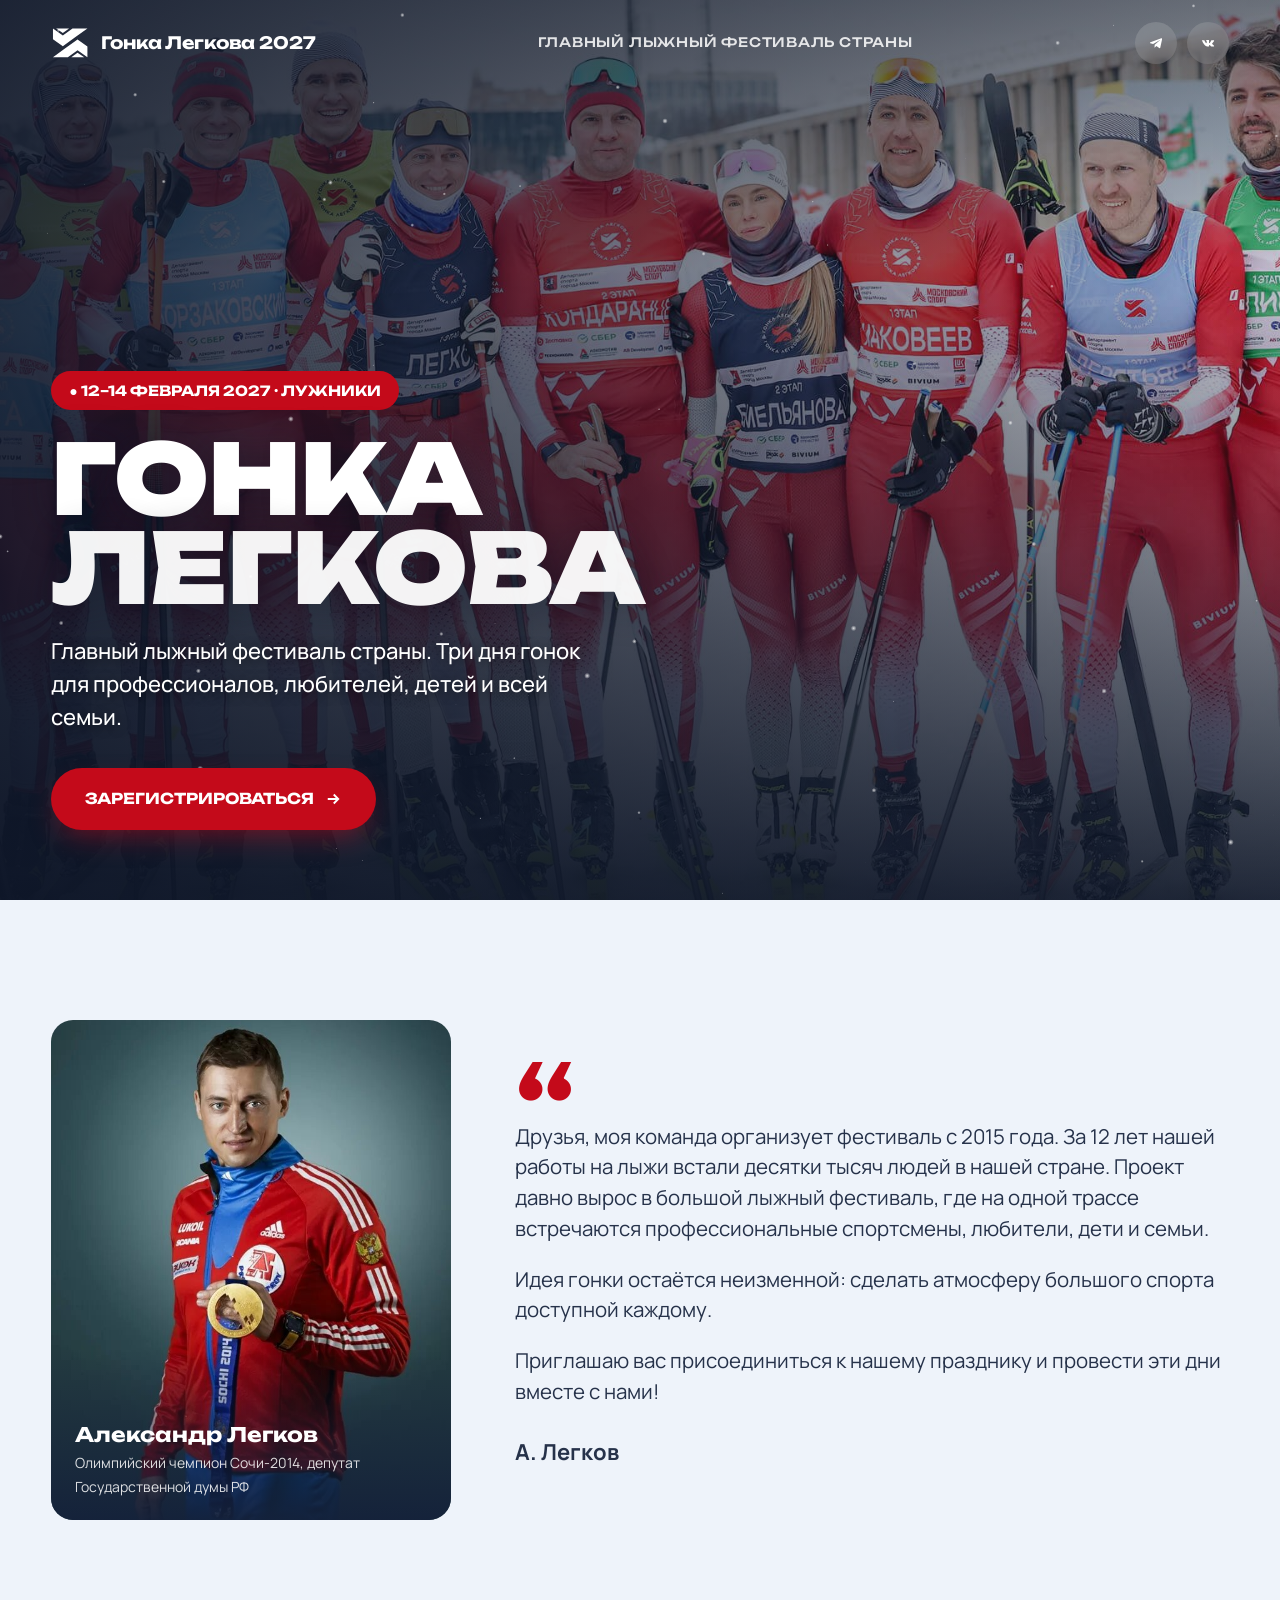
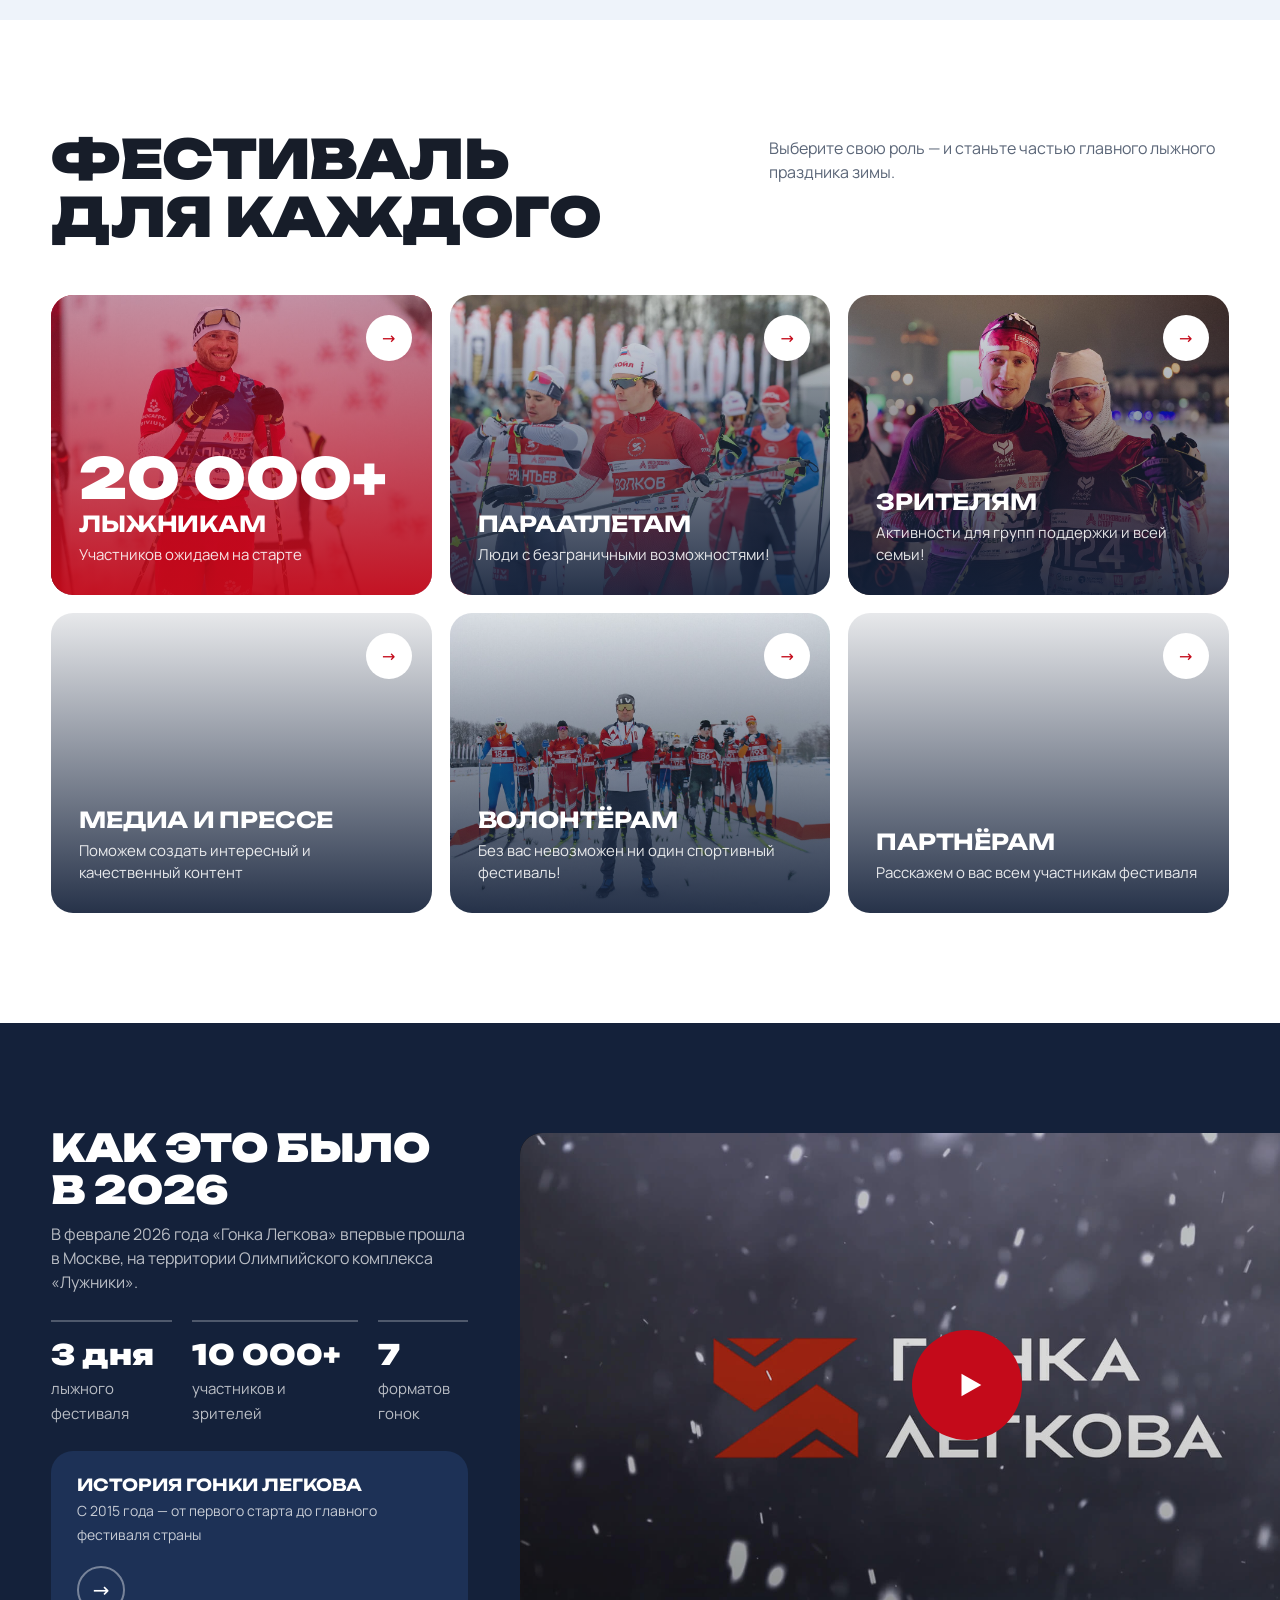
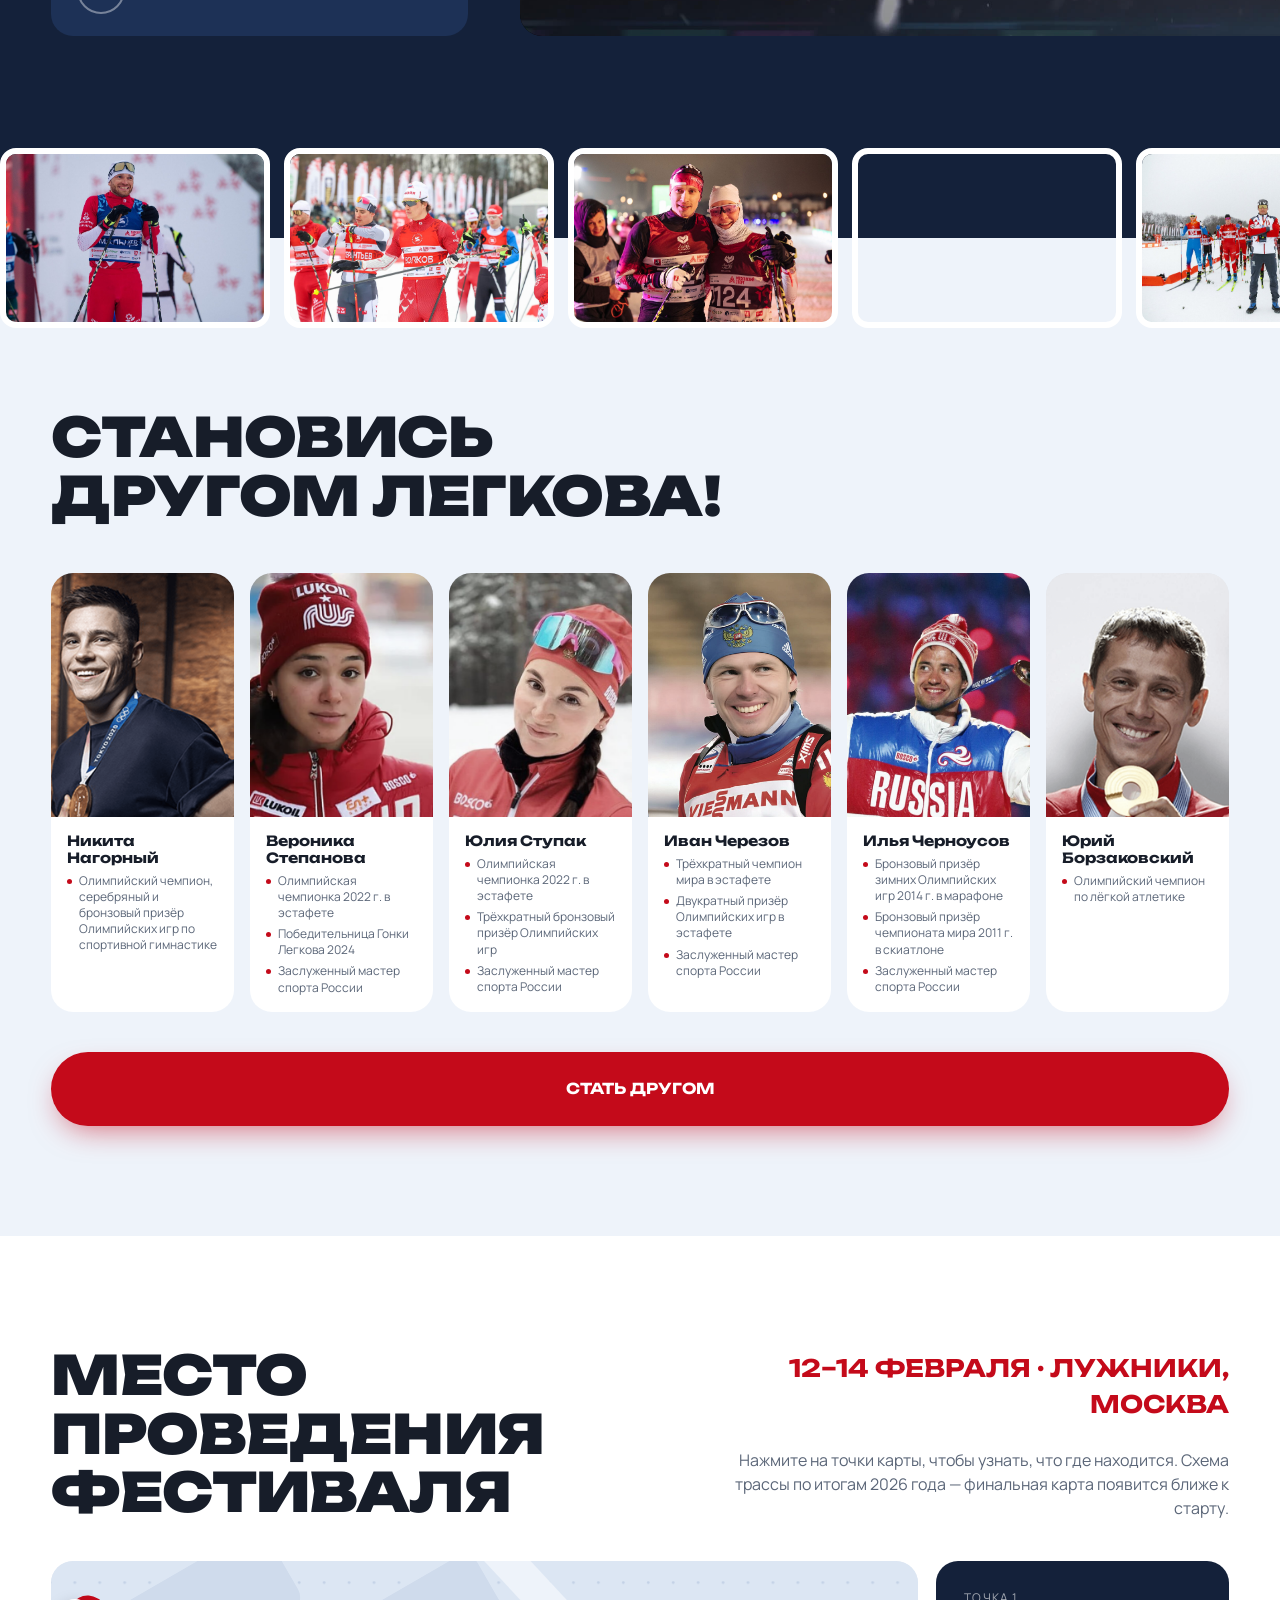
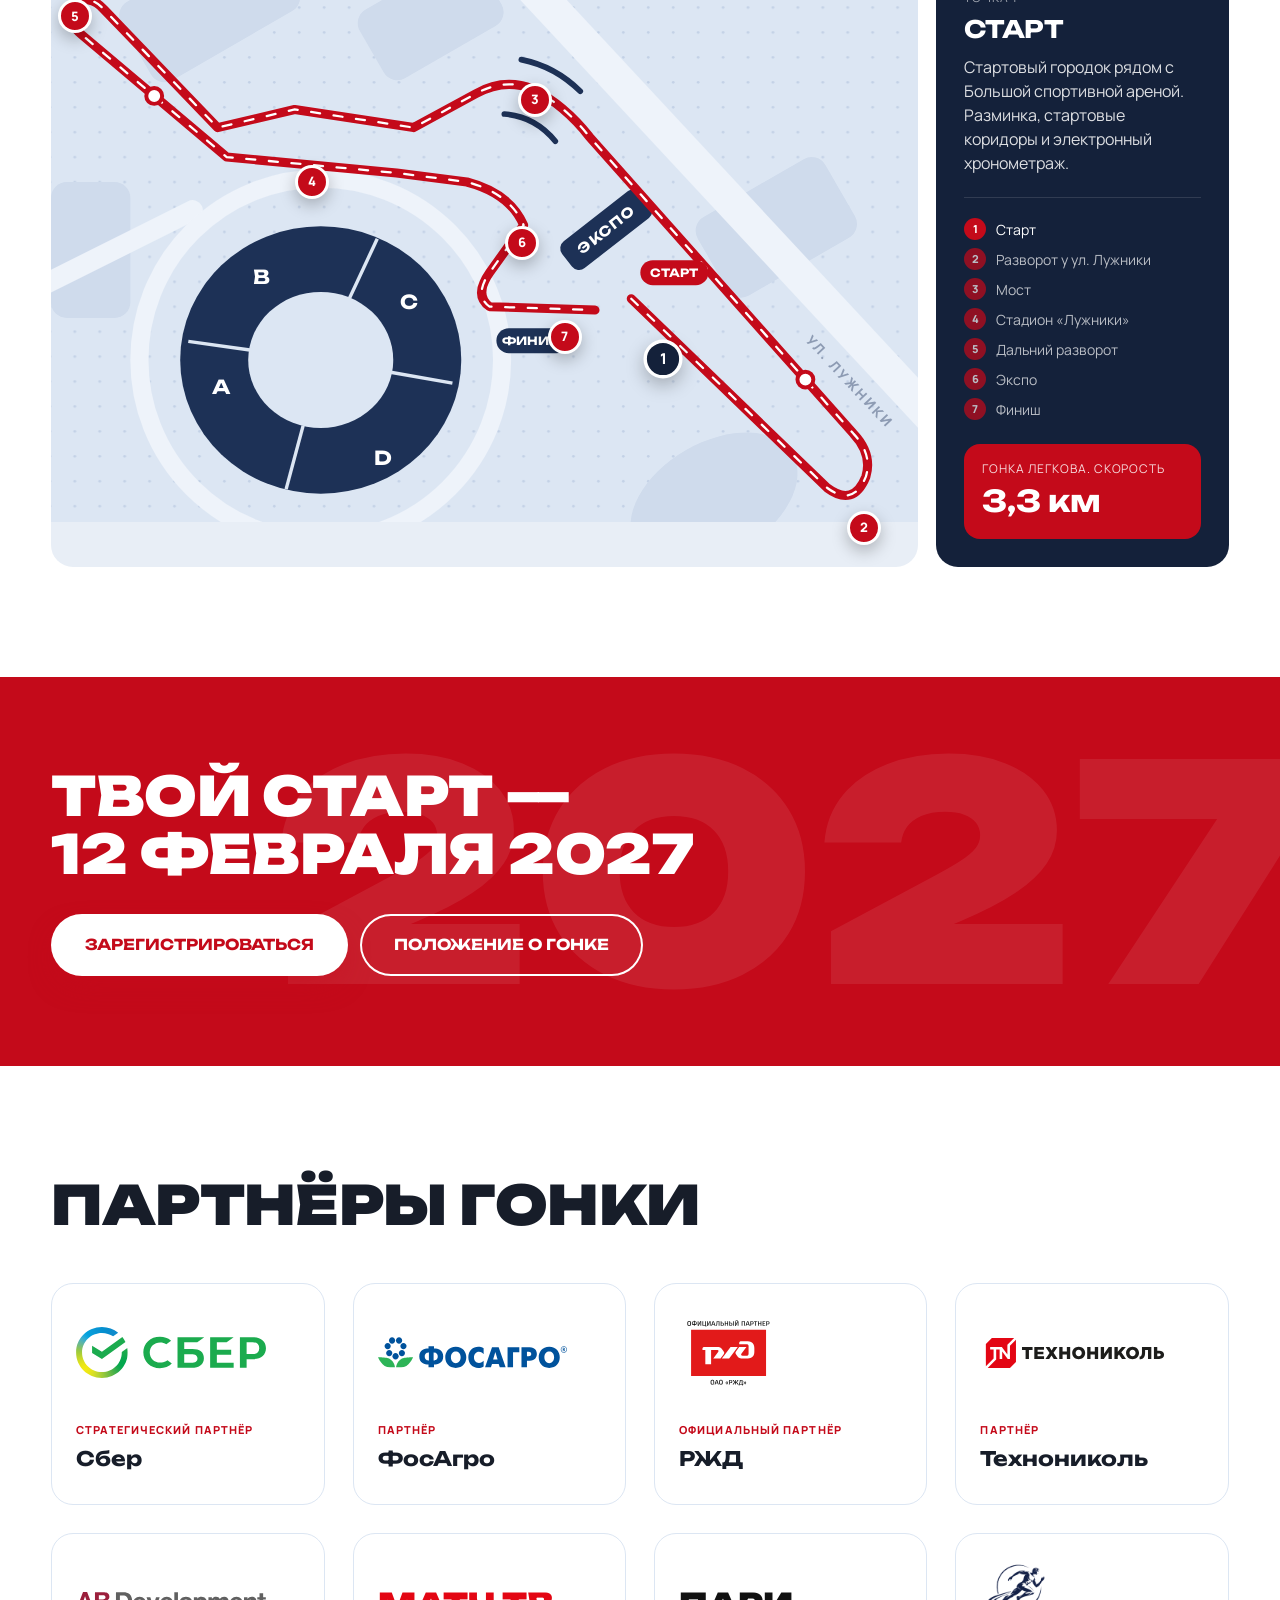
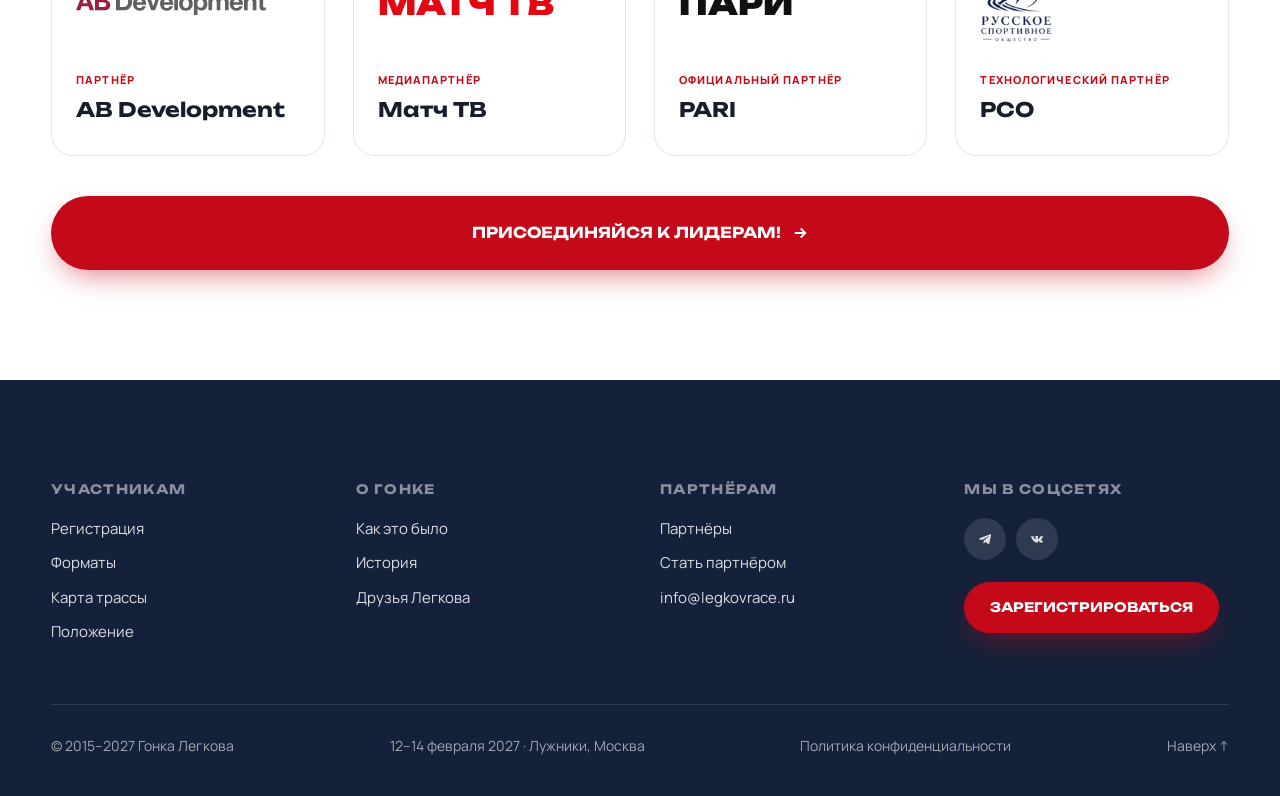
==== index.html @ 748f78dd "Make «Положение о гонке» button visible on red band Co-Authored-By: Claude Opus 5.5 <noreply@anthrop" ====
<!doctype html>
<html lang="ru">
<head>
<meta charset="utf-8">
<meta http-equiv="Content-Security-Policy" content="default-src 'self'; script-src 'self' 'unsafe-inline'; style-src 'self' 'unsafe-inline'; font-src 'self'; img-src 'self' data:; frame-src https://kinescope.io; connect-src 'self'; object-src 'none'; base-uri 'self'; form-action 'self'">
<meta name="referrer" content="strict-origin-when-cross-origin">
<style id="afc">html{display:none!important}</style><script>if(self===top){document.getElementById('afc').remove()}else{top.location=self.location}</script>

<meta name="viewport" content="width=device-width,initial-scale=1">
<title>Гонка Легкова 2027</title>
<meta name="description" content="Гонка Легкова 2027 — главный лыжный фестиваль страны: 12–14 февраля, Олимпийский комплекс «Лужники», Москва. Гонки для профессионалов, любителей, параатлетов, детей и всей семьи. Регистрация открыта.">
<meta name="robots" content="index,follow,max-image-preview:large">
<meta name="theme-color" content="#14213a">
<meta name="author" content="Гонка Легкова">
<!-- DOMAIN PLACEHOLDER: replace https://legkovrace.ru/ everywhere (canonical, og, JSON-LD, robots.txt, sitemap.xml) once the real domain is live -->
<link rel="canonical" href="https://legkovrace.ru/">
<meta property="og:type" content="website">
<meta property="og:locale" content="ru_RU">
<meta property="og:site_name" content="Гонка Легкова">
<meta property="og:title" content="Гонка Легкова 2027 — лыжный фестиваль в Лужниках">
<meta property="og:description" content="12–14 февраля 2027, Олимпийский комплекс «Лужники», Москва. Главный лыжный фестиваль страны для профессионалов, любителей и всей семьи.">
<meta property="og:url" content="https://legkovrace.ru/">
<meta property="og:image" content="https://legkovrace.ru/img/OpenGraphImage.jpg">
<meta property="og:image:alt" content="Гонка Легкова 2027 — лыжный фестиваль в Лужниках">
<meta name="twitter:card" content="summary_large_image">
<meta name="twitter:title" content="Гонка Легкова 2027 — лыжный фестиваль в Лужниках">
<meta name="twitter:description" content="12–14 февраля 2027, Лужники, Москва. Регистрация открыта.">
<meta name="twitter:image" content="https://legkovrace.ru/img/OpenGraphImage.jpg">
<script type="application/ld+json">
{"@context":"https://schema.org","@graph":[
{"@type":"Organization","@id":"https://legkovrace.ru/#org","name":"Гонка Легкова","url":"https://legkovrace.ru/","logo":"https://legkovrace.ru/img/favicon-180.png","email":"info@legkovrace.ru","foundingDate":"2015","founder":{"@type":"Person","name":"Александр Легков"},"sameAs":[]},
{"@type":"SportsEvent","@id":"https://legkovrace.ru/#event","name":"Гонка Легкова 2027","description":"Главный лыжный фестиваль страны: три дня гонок для профессионалов, любителей, параатлетов, детей и всей семьи.","sport":"Лыжные гонки","startDate":"2027-02-12","endDate":"2027-02-14","eventStatus":"https://schema.org/EventScheduled","eventAttendanceMode":"https://schema.org/OfflineEventAttendanceMode","image":["https://legkovrace.ru/img/OpenGraphImage.jpg"],"url":"https://legkovrace.ru/","inLanguage":"ru",
"location":{"@type":"Place","name":"Олимпийский комплекс «Лужники»","address":{"@type":"PostalAddress","streetAddress":"ул. Лужники, 24","addressLocality":"Москва","postalCode":"119048","addressCountry":"RU"}},
"organizer":{"@id":"https://legkovrace.ru/#org"},"performer":{"@type":"Person","name":"Александр Легков"},
"offers":{"@type":"Offer","url":"https://legkovrace.ru/#register","availability":"https://schema.org/InStock","validFrom":"2026-11-01","priceCurrency":"RUB"}}
]}
</script>
<link rel="icon" type="image/svg+xml" href="img/favicon.svg">
<link rel="apple-touch-icon" href="img/favicon-180.png">
<link rel="preconnect" href="https://kinescope.io">
<link rel="dns-prefetch" href="https://kinescope.io">
<link href="fonts/fonts.css" rel="stylesheet">
<style>
:root{--navy:#14213a;--navy2:#1d3156;--red:#c40a1a;--red2:#e0142a;--ice:#eef3fa;--ice2:#dce6f3;--ink:#171d29;--mut:#5b6678;--w:#fff;--r:22px}
*{box-sizing:border-box;margin:0;padding:0}
html{scroll-behavior:auto;scrollbar-color:var(--red) var(--navy)}
::-webkit-scrollbar{width:10px;height:10px}::-webkit-scrollbar-track{background:var(--navy)}::-webkit-scrollbar-thumb{background:var(--red);border-radius:10px;border:2px solid var(--navy)}::-webkit-scrollbar-thumb:hover{background:var(--red2)}
::selection{background:var(--red);color:#fff}
:focus{outline:none}:focus-visible{outline:3px solid var(--red);outline-offset:3px;border-radius:8px}
button{font:inherit;color:inherit}
a,button,select,summary,label,[data-reg],[onclick],.card,.am,.pin,.info li,.vid,.hist,.soc a,.ph,.strip img,.stats div{cursor:pointer}
input::placeholder{color:#8a94a6}
.mbox input:focus,.mbox select:focus{border-color:var(--navy)}
.mbox select{appearance:none;-webkit-appearance:none;background:#fff url("data:image/svg+xml,%3Csvg xmlns='http://www.w3.org/2000/svg' width='14' height='14' fill='none' stroke='%23c40a1a' stroke-width='2.5'%3E%3Cpath d='M2 5l5 5 5-5'/%3E%3C/svg%3E") no-repeat right 18px center;cursor:pointer}
.csel{position:relative;margin-bottom:12px;outline:none}
.csv{padding:16px 46px 16px 16px;border:1.5px solid var(--ice2);border-radius:14px;cursor:pointer;background:#fff url("data:image/svg+xml,%3Csvg xmlns='http://www.w3.org/2000/svg' width='14' height='14' fill='none' stroke='%23c40a1a' stroke-width='2.5'%3E%3Cpath d='M2 5l5 5 5-5'/%3E%3C/svg%3E") no-repeat right 18px center;transition:.2s}
.csel:focus-visible .csv,.csel.open .csv{border-color:var(--navy)}
.csel.open .csv{background-image:url("data:image/svg+xml,%3Csvg xmlns='http://www.w3.org/2000/svg' width='14' height='14' fill='none' stroke='%23c40a1a' stroke-width='2.5'%3E%3Cpath d='M2 9l5-5 5 5'/%3E%3C/svg%3E")}
.csl{position:static;margin-top:6px;display:none;max-height:none;background:#fff;border-radius:14px;box-shadow:0 20px 50px -12px rgba(20,33,58,.35);padding:6px;z-index:5;opacity:0;transform:translateY(-6px);pointer-events:none;transition:.2s}
.csel.open .csl{display:block;animation:dd .2s ease;opacity:1;transform:none;pointer-events:auto}
@keyframes dd{from{opacity:0;transform:translateY(-6px)}}.csl div{padding:11px 14px;border-radius:10px;cursor:pointer;transition:.15s}
.csl div:hover{background:var(--ice)}
.csl div.on{background:var(--red);color:#fff;font-weight:700}
.mbox .fld{position:relative}.mbox .err{display:none;color:var(--red);font-size:12px;font-weight:700;margin:-6px 0 10px 4px}
.mbox .fld.good input{border-color:#1f9d55;background:#f3fbf6 url("data:image/svg+xml,%3Csvg xmlns='http://www.w3.org/2000/svg' width='16' height='16' fill='none' stroke='%231f9d55' stroke-width='2.5'%3E%3Cpath d='M3 8.5l3.5 3.5L13 5'/%3E%3C/svg%3E") no-repeat right 16px center}.mbox .fld.bad input{border-color:var(--red);background:#fff5f6}.mbox .fld.bad .err{display:block}
html,body{overflow-x:hidden;overflow-x:clip;max-width:100%}
body{font-family:Manrope,system-ui,sans-serif;color:var(--ink);background:var(--w);line-height:1.5;overflow-x:hidden}
img{max-width:100%;display:block}
a{color:inherit;text-decoration:none}
.wrap{max-width:1840px;margin:0 auto;padding:0 clamp(16px,4vw,72px)}
h1,h2,h3,.uf{font-family:Unbounded,sans-serif;letter-spacing:-.01em;line-height:1.08}
h2{font-size:clamp(28px,4.4vw,54px);font-weight:900;text-transform:uppercase}
.btn{display:inline-flex;align-items:center;gap:10px;background:var(--red);color:#fff;font-family:Unbounded;font-weight:700;font-size:15px;text-transform:uppercase;padding:20px 34px;border-radius:999px;border:0;cursor:pointer;transition:.25s;box-shadow:0 12px 30px -10px rgba(196,10,26,.6)}
.btn:hover{background:var(--red2);transform:translateY(-2px)}
.btn.ghost{background:transparent;border:2px solid currentColor;box-shadow:none}
.btn svg{width:18px;height:18px}

/* header — static, scrolls away */
header{position:absolute;top:0;left:0;right:0;z-index:20;color:#fff}
.hd{display:flex;align-items:center;justify-content:space-between;gap:20px;padding:22px clamp(16px,4vw,72px);max-width:1840px;margin:0 auto}
.logo{display:flex;align-items:center;gap:12px}
.logo .mk{height:34px;width:auto;filter:brightness(0) invert(1)}.logo span{font-weight:700;font-size:17px}
.hd .tag{font-family:Unbounded;font-weight:500;font-size:13px;text-transform:uppercase;opacity:.85;letter-spacing:.06em}
.soc{display:flex;gap:10px}
.soc a{width:42px;height:42px;border-radius:50%;background:rgba(255,255,255,.14);backdrop-filter:blur(8px);display:grid;place-items:center;transition:.2s;font-weight:800;font-size:13px}
.soc a:hover{background:var(--red)}.soc img{width:22px;height:22px;filter:brightness(0) invert(1)}

/* hero */
.hero{position:relative;min-height:100svh;min-height:100lvh;color:#fff;display:flex;align-items:flex-end;overflow:hidden;background:var(--navy)}
.hero>img{position:absolute;inset:0;width:100%;height:100%;object-fit:cover;transform:scale(1.08);animation:kb 18s ease-out forwards}
@keyframes kb{to{transform:scale(1)}}
.hero:after{content:"";position:absolute;inset:0;background:linear-gradient(90deg,rgba(14,22,40,.88) 0%,rgba(14,22,40,.6) 45%,rgba(14,22,40,.2) 100%),linear-gradient(180deg,rgba(14,22,40,.5) 0%,transparent 30%,rgba(14,22,40,.9) 100%)}
.hero .wrap{position:relative;z-index:2;padding-bottom:70px;padding-top:140px;width:100%}
.date{display:inline-flex;gap:10px;align-items:center;background:var(--red);padding:9px 18px;border-radius:999px;font-family:Unbounded;font-weight:700;font-size:14px;text-transform:uppercase;margin-bottom:24px}
.hero h1{font-size:clamp(40px,7.6vw,112px);text-shadow:0 6px 40px rgba(10,16,30,.45);font-weight:900;text-transform:uppercase;line-height:.92}
.hero h1 span{color:#fff;opacity:.95}
.hero .sub{font-size:clamp(17px,2vw,22px);max-width:560px;margin:22px 0 34px;font-weight:500;text-shadow:0 2px 12px rgba(0,0,0,.5)}
.hero-row{display:flex;flex-wrap:wrap;gap:28px;align-items:center;justify-content:space-between}
.snow{position:absolute;inset:0;width:100%;height:100%;z-index:1;pointer-events:none}

/* letter */
.letter{padding:120px 0 100px;background:var(--ice)}
.lt{display:grid;grid-template-columns:minmax(300px,400px) 1fr;gap:64px;align-items:center}
.ph{position:relative;border-radius:var(--r);overflow:hidden;aspect-ratio:4/5;background:var(--navy)}
.ph img{width:100%;height:100%;object-fit:cover}
.ph .cap{position:absolute;left:0;right:0;bottom:0;padding:70px 24px 22px;background:linear-gradient(transparent,rgba(20,33,58,.95));color:#fff}
.ph .cap b{font-family:Unbounded;font-size:20px;display:block}
.ph .cap span{font-size:14px;opacity:.85}
.q{font-family:Unbounded;font-size:120px;color:var(--red);line-height:.6;height:50px}
.lt p{font-size:clamp(18px,1.6vw,26px);margin-bottom:20px;color:#26324a}
.sign{display:flex;align-items:center;gap:16px;margin-top:30px}
.sign i{font-style:normal;font-weight:700;font-size:clamp(18px,1.8vw,22px);color:#26324a}

/* audiences */
.aud{padding:110px 0}
.hrow{display:flex;justify-content:space-between;align-items:flex-start;gap:24px;margin-bottom:48px;flex-wrap:wrap}
.hrow p{max-width:460px;color:var(--mut);margin-top:.35em}
.grid6{display:grid;grid-template-columns:repeat(3,1fr);gap:18px}
.card{position:relative;border-radius:var(--r);overflow:hidden;min-height:300px;padding:28px;color:#fff;display:flex;flex-direction:column;justify-content:flex-end;isolation:isolate;transition:.35s;cursor:pointer}
.card img{position:absolute;inset:0;width:100%;height:100%;object-fit:cover;z-index:-2;transition:.6s}
.card:after{content:"";position:absolute;inset:0;z-index:-1;background:linear-gradient(180deg,rgba(20,33,58,.1),rgba(20,33,58,.92))}
.card:hover img{transform:scale(1.07)}
.card:hover{transform:translateY(-4px)}

.card .ar{position:absolute;top:20px;right:20px;width:46px;height:46px;border-radius:50%;background:#fff;color:var(--red);display:grid;place-items:center;transition:.3s}
.card:hover .ar{background:var(--red);color:#fff;transform:rotate(-45deg)}
.card h3{font-size:22px;font-weight:700;text-transform:uppercase;margin-bottom:8px}
.card p{opacity:.88;font-size:15px}
.card.hl{background:var(--red)}
.card.hl:after{background:linear-gradient(180deg,rgba(196,10,26,.3),rgba(196,10,26,.95))}
.card .num{font-family:Unbounded;font-weight:900;font-size:56px;line-height:1;margin-bottom:6px}

/* 2026 */
.past{background:var(--navy);color:#fff;padding:110px 0 0;position:relative;z-index:2}
.swrap{overflow:hidden;padding:24px 0;transform:translateY(50%);margin:-70px 0 0;}
.past+.fr{padding-top:170px}
.vtxt{display:flex;flex-direction:column;justify-content:center;gap:26px}.vtxt h2{margin-top:-.14em;font-size:clamp(28px,3vw,50px)}.vtxt p{opacity:.7;margin-top:12px;max-width:460px}
.vgrid{display:grid;grid-template-columns:1fr minmax(0,1.7fr);gap:clamp(24px,4vw,72px);align-items:stretch;margin-bottom:44px}
.stats{display:grid;grid-template-columns:repeat(3,auto);justify-content:space-between;gap:20px}
@media(max-width:1000px){.vgrid{grid-template-columns:minmax(0,1fr)}.vgrid>*{min-width:0}.vgrid .vid{min-height:0!important;height:auto!important;width:100%;aspect-ratio:16/9!important;align-self:start!important}.hist{flex-wrap:nowrap}.vgrid .vid{order:2}.stats{grid-template-columns:repeat(3,1fr)}}
.stats div{border-top:2px solid rgba(255,255,255,.25);padding-top:12px}
.stats b{font-family:Unbounded;font-size:clamp(24px,2.2vw,38px);white-space:nowrap;font-weight:900;display:block;color:#fff}
.stats span{font-size:15px;opacity:.7}
.vgrid .vid{align-self:stretch;aspect-ratio:16/9;height:auto;min-height:340px}.vgrid .vid img{position:absolute;inset:0}.vid{position:relative;border-radius:var(--r);overflow:hidden;aspect-ratio:16/9;display:block;background:#000}
.vid img{width:100%;height:100%;object-fit:cover;transition:.6s}
.vid iframe{position:absolute;inset:0;width:100%;height:100%;border:0}
.vid:hover img{transform:scale(1.04)}
.vid .play{position:absolute;inset:0;margin:auto;width:110px;height:110px;border-radius:50%;background:var(--red);display:grid;place-items:center;box-shadow:0 0 0 0 rgba(196,10,26,.6);animation:pulse 2s infinite}
@keyframes pulse{70%{box-shadow:0 0 0 30px rgba(196,10,26,0)}100%{box-shadow:0 0 0 0 rgba(196,10,26,0)}}
.vid .play svg{width:34px;margin-left:6px}
.strip img{box-shadow:none;border:6px solid #fff;transition:transform .4s}.strip img:hover{transform:scale(1.05);z-index:2;position:relative}.strip{display:flex;gap:14px;margin-top:0;animation:mq 50s linear infinite;width:max-content}
.strip img{height:180px;width:270px;object-fit:cover;border-radius:16px}
@keyframes mq{to{transform:translateX(-50%)}}
.hist{display:flex;align-items:center;justify-content:space-between;gap:20px;margin-top:0;padding:22px 26px;border-radius:var(--r);background:var(--navy2);transition:.3s;flex-wrap:wrap}
.hist:hover{background:var(--red)}
.hist .har{opacity:1!important;font-size:20px!important;width:48px;height:48px;flex:none;border-radius:50%;border:2px solid rgba(255,255,255,.4);display:grid;place-items:center;transition:.3s}.hist:hover .har{background:#fff;color:var(--red);border-color:#fff}
.hist b{font-family:Unbounded;font-size:clamp(15px,1.3vw,20px);text-transform:uppercase}
.hist span{opacity:.75;font-size:14px}

/* friends */
.fr{padding:110px 0;background:var(--ice)}
.amb{display:grid;grid-template-columns:repeat(6,1fr);gap:16px}
.am{background:#fff;border-radius:var(--r);overflow:hidden;transition:.3s}
.am:hover{transform:translateY(-6px);box-shadow:0 24px 40px -20px rgba(20,33,58,.35)}
.am .im{aspect-ratio:3/4;background:var(--ice2);overflow:hidden}
.am img{width:100%;height:100%;object-fit:cover;object-position:top;filter:grayscale(.3);transition:.4s}
.am:hover img{filter:none;transform:scale(1.05)}
.am div.t{padding:16px}
.am b{font-family:Unbounded;font-size:14px;display:block;margin-bottom:6px;line-height:1.2}
.am span{font-size:12px;color:var(--mut);display:block;line-height:1.35;padding-left:12px;position:relative;margin-top:5px}.am span:before{content:"";position:absolute;left:0;top:.5em;width:5px;height:5px;border-radius:50%;background:var(--red)}
.fr .cta{margin-top:40px}.fr .cta .btn{width:100%;justify-content:center;padding:26px}

/* map */
.mp{padding:110px 0}
.mphead{display:grid;grid-template-columns:1.1fr 1fr;gap:30px;margin-bottom:40px;align-items:stretch}.mright{text-align:right;justify-self:end;max-width:600px;display:flex;flex-direction:column;justify-content:space-between;align-self:stretch;padding:.2em 0 .1em}.mright .place{margin:0 0 10px}.mright p{margin:0;color:var(--mut)!important}@media(max-width:1000px){.mright{text-align:left;justify-self:start}}
.place{font-family:Unbounded;font-weight:700;color:var(--red);font-size:clamp(18px,2vw,24px);text-transform:uppercase;margin-top:14px}
.mapbox{display:grid;grid-template-columns:minmax(0,867px) 1fr;gap:18px}
.map{position:relative;border-radius:var(--r);overflow:hidden;background:#e8eef6}
.msvg{display:block;width:100%;height:auto}.flow{animation:flow 1.2s linear infinite}@keyframes flow{to{stroke-dashoffset:-24}}
.dist{background:var(--red);border-radius:16px;padding:16px 18px;margin-top:auto}.info ul{margin-bottom:24px}.dist span{display:block;font-size:12px;text-transform:uppercase;letter-spacing:.08em;opacity:.85}.dist b{font-family:Unbounded;font-size:30px}
.pin{position:absolute;transform:translate(-50%,-50%);width:34px;height:34px;border-radius:50%;background:var(--red);border:3px solid #fff;cursor:pointer;box-shadow:0 6px 16px rgba(0,0,0,.25);display:grid;place-items:center;color:#fff;font-weight:800;font-size:13px;transition:.2s}
.pin:before{content:"";position:absolute;inset:-8px;border-radius:50%;border:2px solid var(--red);animation:ring 2s infinite;opacity:0}
@keyframes ring{0%{transform:scale(.6);opacity:1}100%{transform:scale(1.5);opacity:0}}
.pin.on,.pin:hover{background:var(--navy);transform:translate(-50%,-50%) scale(1.15)}
.info{background:var(--navy);color:#fff;border-radius:var(--r);padding:28px;display:flex;flex-direction:column}
.info .lbl{font-size:12px;text-transform:uppercase;letter-spacing:.1em;opacity:.6}
.info h3{font-size:24px;margin:10px 0 12px;text-transform:uppercase}
.info p{opacity:.85}
.info ul{list-style:none;margin-top:22px;padding-top:20px;border-top:1px solid rgba(255,255,255,.12);display:grid;gap:8px}
.info li{display:flex;gap:10px;align-items:center;font-size:14px;cursor:pointer;opacity:.7;transition:.2s}
.info li:hover,.info li.on{opacity:1}
.info li i{width:22px;height:22px;border-radius:50%;background:var(--red);font-style:normal;font-size:11px;font-weight:800;display:grid;place-items:center}

/* reg band */
.reg{background:var(--red);color:#fff;padding:90px 0;position:relative;overflow:hidden;overflow:clip}
.reg .wrap{display:flex;justify-content:space-between;align-items:center;gap:30px;flex-wrap:wrap;position:relative}
.reg h2{max-width:720px}
.reg .btn{background:#fff;color:var(--red)}
.reg:before{content:"2027";position:absolute;right:-30px;top:50%;transform:translateY(-50%);font-family:Unbounded;font-weight:900;font-size:300px;opacity:.08;line-height:1}

/* partners */
.tier{display:grid;gap:28px;margin-top:48px}.t4{grid-template-columns:repeat(4,1fr)}
.pc.v{flex-direction:column;align-items:flex-start;gap:18px}
.pc .lg{height:90px;width:100%;display:flex;align-items:center}.pc .lg img{max-height:70px;max-width:85%;width:auto;height:auto}
.pc .lg img[src*="rzd"]{max-height:90px}.pc .lg .rso{max-height:80px;filter:brightness(0) saturate(100%) invert(12%) sepia(40%) saturate(1800%) hue-rotate(200deg) brightness(.9)}
.tl{font-family:Unbounded;font-weight:900;font-size:30px}
@media(max-width:1100px){.t4{grid-template-columns:repeat(2,1fr)}}
@media(max-width:640px){.t4{grid-template-columns:minmax(0,1fr)}.pc .lg{height:72px}.pc .lg img{max-height:56px}}
.cons{display:flex;gap:10px;align-items:flex-start;font-size:13px;color:var(--mut);margin:6px 0 16px;text-align:left;line-height:1.4}.cons input{margin-top:2px;accent-color:var(--red);width:18px;height:18px;flex:none}.cons a{color:var(--navy)}.cons.bad{color:var(--red)}
.fdoc{margin-top:14px;display:flex;gap:18px;flex-wrap:wrap;font-size:14px}.fdoc a{color:inherit;opacity:.75}.fdoc a:hover{opacity:1}
.pt{padding:110px 0}
.logos{display:grid;grid-template-columns:repeat(2,1fr);gap:28px;margin-top:48px}
.pc{cursor:pointer;display:flex;gap:24px;align-items:center;padding:24px;border:1.5px solid var(--ice2);border-radius:var(--r);background:#fff;transition:.3s}
.pc:hover{border-color:var(--navy);transform:translateY(-3px);box-shadow:0 20px 40px -24px rgba(20,33,58,.35)}
.pl{flex:none;width:120px;height:120px;border-radius:18px;background:var(--ice);display:grid;place-items:center;font-family:Unbounded;font-weight:900;font-size:17px;text-align:center}
.pl img{height:96px;width:auto;filter:brightness(0) saturate(100%) invert(12%) sepia(40%) saturate(1800%) hue-rotate(200deg) brightness(.9)}
.pr{display:inline-block;font-size:11px;font-weight:800;text-transform:uppercase;letter-spacing:.1em;color:var(--red);margin-bottom:6px}
.pc b{display:block;font-family:Unbounded;font-size:20px;margin-bottom:6px}
.pc p{color:var(--mut);font-size:15px;line-height:1.45}
@media(hover:none){.card:hover img,.am:hover img,.vid:hover img,.strip img:hover{transform:none!important}.card:hover,.am:hover,.pc:hover{transform:none!important}}
@media(max-width:640px){.hero>img{animation:none;transform:none}.hero{min-height:100svh!important;height:100svh}.hero .wrap{padding-bottom:max(28px,env(safe-area-inset-bottom))!important;padding-top:110px}.hero .sub{margin:16px 0 22px}.soc a{backdrop-filter:none}.strip{will-change:transform}
.logos{grid-template-columns:minmax(0,1fr)!important}.pc>*{min-width:0}.pc b{font-size:17px;overflow-wrap:anywhere}.pc{padding:16px;gap:16px}.pl{width:80px;height:80px;font-size:12px}.pl img{height:64px}}
.pjoin{margin-top:40px}.pjoin .btn{width:100%;justify-content:center;padding:26px}

footer{background:var(--navy);color:#fff;padding:100px 0 40px;overflow:hidden}
.ftop{display:grid;grid-template-columns:repeat(4,1fr);gap:40px;padding-bottom:60px;margin-bottom:30px;border-bottom:1px solid rgba(255,255,255,.12)}
.fcol{display:flex;flex-direction:column;gap:12px;align-items:flex-start}
.fcol b{font-family:Unbounded;font-size:13px;text-transform:uppercase;letter-spacing:.1em;opacity:.5;margin-bottom:6px}
.fcol a{opacity:.85;transition:.2s}.fcol a:hover{opacity:1;color:#ff4a57}
.fcol .btn{margin-top:10px;padding:16px 26px;font-size:13px}
.fbot{display:flex;justify-content:space-between;gap:20px;flex-wrap:wrap;font-size:14px;opacity:.6}
.up:hover{color:#ff4a57}
@media(max-width:1000px){.ftop{grid-template-columns:repeat(2,1fr)}}
@media(max-width:640px){.ftop{grid-template-columns:1fr 1fr;gap:32px 20px}.fcol:last-child{grid-column:1/-1}.fcol .btn{width:100%;justify-content:center}footer{padding:60px 0 30px}.fbot{flex-direction:column;gap:8px}}
footer .wrap{font-size:15px}

/* modal */
.mod{position:fixed;inset:0;overflow-y:auto;background:rgba(10,16,30,.7);backdrop-filter:blur(6px);display:none;place-items:center;z-index:50;padding:16px}
.mod.on{display:grid}
.mbox{background:#fff;border-radius:var(--r);padding:34px;max-width:460px;width:100%;position:relative}
.mbox h3{font-size:24px;text-transform:uppercase;margin-bottom:8px}
.mbox p{color:var(--mut);margin-bottom:20px}
.mbox input,.mbox select{width:100%;padding:16px;border:1.5px solid var(--ice2);border-radius:14px;font:inherit;margin-bottom:12px}
.mbox .btn{width:100%;justify-content:center}
.mbox .cons{display:flex;align-items:flex-start;gap:10px;margin:4px 0 18px;cursor:pointer}.mbox .cons input{width:18px;height:18px;flex:none;padding:0;margin:2px 0 0;border:0;border-radius:4px}.mbox .cons span{flex:1}.mbox .cons.bad input{outline:2px solid var(--red);outline-offset:1px}
.x{position:absolute;top:14px;right:14px;width:36px;height:36px;border-radius:50%;border:0;background:var(--ice);cursor:pointer;font-size:18px}

.rv{opacity:0;transform:translateY(30px);transition:.8s cubic-bezier(.2,.7,.2,1)}
.rv.in{opacity:1;transform:none}

@media(max-width:1000px){
 .lt,.mphead,.mapbox{grid-template-columns:1fr}
 .ph{max-width:420px}
 .amb{grid-template-columns:repeat(3,1fr)}
 .grid6{grid-template-columns:repeat(2,1fr)}
 .hd .tag{display:none}
}
@media(max-width:640px){
 .wrap,.hd{padding-left:16px;padding-right:16px}
 .grid6,.stats{grid-template-columns:1fr}
 .amb,.logos{grid-template-columns:repeat(2,1fr)}
 .card{min-height:230px}
 .hero-row .btn{width:100%;justify-content:center}
 .letter,.aud,.past,.fr,.mp,.pt{padding:70px 0}
 .past{padding-bottom:0!important}.past+.fr{padding-top:130px!important}
 .strip img{height:120px;width:180px}
.past+.fr{padding-top:120px}.past{padding-top:70px}
 .pin{width:28px;height:28px;font-size:11px}
 .soc a{width:36px;height:36px}
 .reg:before{font-size:160px}
}
</style>
</head>
<body>

<header id="top">
 <div class="hd">
  <a href="#top" class="logo" aria-label="Гонка Легкова 2027 — наверх"><img src="img/mark.svg" alt="" class="mk"><span class="uf">Гонка Легкова 2027</span></a>
  <div class="tag">Главный лыжный фестиваль страны</div>
  <div class="soc">
   <a href="https://t.me/" target="_blank" rel="noopener noreferrer" aria-label="Telegram"><img src="img/tg.svg" alt=""></a>
   <a href="https://vk.com/" target="_blank" rel="noopener noreferrer" aria-label="ВКонтакте"><img src="img/vk.svg" alt=""></a>
  </div>
 </div>
</header>

<section class="hero">
 <img src="img/img-01.jpg" alt="Лыжники на старте Гонки Легкова в Лужниках" fetchpriority="high">
 <canvas class="snow" id="snow"></canvas>
 <div class="wrap">
  <div class="date">● 12–14 февраля 2027 · Лужники</div>
  <h1>Гонка<br><span>Легкова</span></h1>
  <p class="sub">Главный лыжный фестиваль страны. Три дня гонок для профессионалов, любителей, детей и всей семьи.</p>
  <div class="hero-row">
   <button class="btn" data-reg>Зарегистрироваться <svg viewBox="0 0 24 24" fill="none" stroke="currentColor" stroke-width="2.5" aria-hidden="true"><path d="M5 12h14M13 6l6 6-6 6"/></svg></button>
  </div>
 </div>
</section>

<section class="letter">
 <div class="wrap lt">
  <div class="ph rv">
   <img src="img/legkov.jpg" loading="lazy" decoding="async" width="640" height="960" alt="Александр Легков">
   <div class="cap"><b>Александр Легков</b><span>Олимпийский чемпион Сочи-2014, депутат Государственной думы РФ</span></div>
  </div>
  <div class="rv">
   <div class="q">“</div>
   <p>Друзья, моя команда организует фестиваль с 2015 года. За 12 лет нашей работы на лыжи встали десятки тысяч людей в нашей стране. Проект давно вырос в большой лыжный фестиваль, где на одной трассе встречаются профессиональные спортсмены, любители, дети и семьи.</p>
   <p>Идея гонки остаётся неизменной: сделать атмосферу большого спорта доступной каждому.</p>
   <p>Приглашаю вас присоединиться к нашему празднику и провести эти дни вместе с нами!</p>
   <div class="sign"><i>А. Легков</i></div>
  </div>
 </div>
</section>

<section class="aud" id="aud">
 <div class="wrap">
  <div class="hrow rv"><h2>Фестиваль<br>для каждого</h2><p>Выберите свою роль — и станьте частью главного лыжного праздника зимы.</p></div>
  <div class="grid6">
   <a class="card hl rv" href="#register" data-reg><img src="img/img-02.jpg" alt="" loading="lazy" decoding="async"><span class="ar">→</span><div class="num">20 000+</div><h3>Лыжникам</h3><p>Участников ожидаем на старте</p></a>
   <a class="card rv" href="#register" data-reg><img src="img/img-03.jpg" alt="" loading="lazy" decoding="async"><span class="ar">→</span><h3>Параатлетам</h3><p>Люди с безграничными возможностями!</p></a>
   <a class="card rv" href="#register" data-reg><img src="img/img-04.jpg" alt="" loading="lazy" decoding="async"><span class="ar">→</span><h3>Зрителям</h3><p>Активности для групп поддержки и всей семьи!</p></a>
   <a class="card rv" href="#register" data-reg><img src="img/img-05.jpg" alt="" loading="lazy" decoding="async"><span class="ar">→</span><h3>Медиа и прессе</h3><p>Поможем создать интересный и качественный контент</p></a>
   <a class="card rv" href="#register" data-reg><img src="img/img-06.jpg" alt="" loading="lazy" decoding="async"><span class="ar">→</span><h3>Волонтёрам</h3><p>Без вас невозможен ни один спортивный фестиваль!</p></a>
   <a class="card rv" href="#partners"><img src="img/img-07.jpg" alt="" loading="lazy" decoding="async"><span class="ar">→</span><h3>Партнёрам</h3><p>Расскажем о вас всем участникам фестиваля</p></a>
  </div>
 </div>
</section>

<section class="past" id="past">
 <div class="wrap">
  <div class="vgrid">
  <div class="vtxt rv"><div><h2>Как это было<br>в 2026</h2><p>В феврале 2026 года «Гонка Легкова» впервые прошла в Москве, на территории Олимпийского комплекса «Лужники».</p></div>
  <div class="stats"><div><b>3 дня</b><span>лыжного фестиваля</span></div><div><b>10 000+</b><span>участников и зрителей</span></div><div><b>7</b><span>форматов гонок</span></div></div>
  <a class="hist" href="#history"><div><b>История Гонки Легкова</b><br><span>С 2015 года — от первого старта до главного фестиваля страны</span></div><span class="har">→</span></a>
  </div>
  <a class="vid rv" href="https://kinescope.io/vTECzWh66q5gbszVk2PKrT" id="vid" aria-label="Смотреть видео Гонки Легкова 2026"><img src="img/video-cover.jpg" loading="lazy" decoding="async" alt="Видео Гонки Легкова 2026"><span class="play"><svg viewBox="0 0 24 24" fill="#fff" aria-hidden="true"><path d="M6 4l14 8-14 8z"/></svg></span></a>
  </div>
 </div>
 <div class="swrap"><div class="strip" id="strip"></div></div>
</section>

<section class="fr" id="friends">
 <div class="wrap">
  <div class="hrow rv"><h2>Становись<br>другом Легкова!</h2></div>
  <div class="amb" id="amb"></div>
  <div class="cta rv"><button class="btn" data-reg>Стать другом</button></div>
 </div>
</section>

<section class="mp" id="map-sec">
 <div class="wrap">
  <div class="mphead rv"><h2>Место проведения фестиваля</h2><div class="mright"><div class="place">12–14 февраля · Лужники, Москва</div><p style="color:var(--mut)">Нажмите на точки карты, чтобы узнать, что где находится. Схема трассы по итогам 2026 года — финальная карта появится ближе к старту.</p></div></div>
  <div class="mapbox rv">
   <div class="map" id="map"><svg viewBox="25 225 765 495" class="msvg" role="img" aria-label="Схема трассы Гонки Легкова">
<defs><pattern id="dots" width="22" height="22" patternUnits="userSpaceOnUse"><circle cx="2" cy="2" r="1.2" fill="#c3d1e6"/></pattern>
<clipPath id="vb"><rect x="25" y="225" width="765" height="495"/></clipPath></defs>
<g clip-path="url(#vb)">
<rect x="0" y="0" width="900" height="900" fill="#dce6f3"/><rect x="0" y="0" width="900" height="900" fill="url(#dots)"/>
<g fill="#cfdbec"><rect x="90" y="225" width="150" height="80" rx="14" transform="rotate(-30 165 265)"/><rect x="300" y="240" width="120" height="70" rx="14" transform="rotate(-30 360 275)"/><rect x="600" y="420" width="130" height="80" rx="14" transform="rotate(-30 665 460)"/><ellipse cx="610" cy="700" rx="80" ry="50" transform="rotate(-30 610 700)"/><rect x="25" y="420" width="70" height="120" rx="14"/></g>
<g stroke="#eef3fa" stroke-linecap="round" fill="none"><path d="M330 120 L860 690" stroke-width="30"/><path d="M0 520 L150 445" stroke-width="18"/><circle cx="263" cy="577" r="160" stroke-width="16"/></g>
<text x="690" y="560" transform="rotate(47 690 560)" font-family="Manrope" font-size="12" font-weight="800" letter-spacing="2" fill="#8d9bb3">УЛ. ЛУЖНИКИ</text>
<g transform="translate(263 577)"><ellipse rx="124" ry="118" fill="#1d3156"/><ellipse rx="64" ry="60" fill="#dce6f3"/>
<g stroke="#dce6f3" stroke-width="3"><path d="M0 -60V-118" transform="rotate(25)"/><path d="M0 -60V-118" transform="rotate(100)"/><path d="M0 -60V-118" transform="rotate(195)"/><path d="M0 -60V-118" transform="rotate(278)"/></g>
<g fill="#fff" font-family="Unbounded" font-weight="700" font-size="17" text-anchor="middle" dominant-baseline="middle"><text x="-52" y="-72">B</text><text x="78" y="-50">C</text><text x="-88" y="25">A</text><text x="55" y="88">D</text></g></g>
<g transform="translate(515 462) rotate(-38)"><rect x="-44" y="-15" width="88" height="30" rx="8" fill="#1d3156"/><text y="1" text-anchor="middle" dominant-baseline="middle" fill="#fff" font-family="Unbounded" font-weight="700" font-size="12" letter-spacing="1">ЭКСПО</text></g>
<g stroke="#1d3156" stroke-width="5" fill="none" stroke-linecap="round"><path d="M440 312 Q470 318 492 340"/><path d="M425 360 Q452 362 470 384"/></g>
<path id="route" d="M537 523 L710 690 Q733 707 744 680 Q750 660 733 642 L500 380 Q478 352 450 338 Q425 328 400 342 L345 372 L240 356 L172 372 L72 268 Q57 252 46 266 Q38 278 52 290 L180 398 L330 412 L392 420 Q430 430 442 458 L412 500 Q398 520 412 530 L505 533" fill="none" stroke="#c40a1a" stroke-width="8" stroke-linejoin="round" stroke-linecap="round"/>
<path d="M537 523 L710 690 Q733 707 744 680 Q750 660 733 642 L500 380 Q478 352 450 338 Q425 328 400 342 L345 372 L240 356 L172 372 L72 268 Q57 252 46 266 Q38 278 52 290 L180 398 L330 412 L392 420 Q430 430 442 458 L412 500 Q398 520 412 530 L505 533" fill="none" stroke="#fff" stroke-width="2" stroke-dasharray="8 12" stroke-linecap="round" class="flow"/>
<circle r="7" fill="#fff" stroke="#c40a1a" stroke-width="3.5"><animateMotion dur="16s" repeatCount="indefinite"><mpath href="#route"/></animateMotion></circle>
<circle r="7" fill="#fff" stroke="#c40a1a" stroke-width="3.5"><animateMotion dur="16s" begin="-8s" repeatCount="indefinite"><mpath href="#route"/></animateMotion></circle>
<g font-family="Unbounded" font-weight="700" font-size="10" text-anchor="middle" dominant-baseline="middle"><g transform="translate(575 500)"><rect x="-30" y="-11" width="60" height="22" rx="11" fill="#c40a1a"/><text y="1" fill="#fff">СТАРТ</text></g><g transform="translate(450 560)"><rect x="-32" y="-11" width="64" height="22" rx="11" fill="#1d3156"/><text y="1" fill="#fff">ФИНИШ</text></g></g>
</g></svg></div>
   <div class="info"><span class="lbl" id="iLbl">Точка 1</span><h3 id="iT"></h3><p id="iD"></p><ul id="iL"></ul><div class="dist"><span>Гонка Легкова. Скорость</span><b>3,3 км</b></div></div>
  </div>
 </div>
</section>


<section class="reg">
 <div class="wrap"><h2>Твой старт —<br>12 февраля 2027</h2><div style="display:flex;gap:12px;flex-wrap:wrap"><button class="btn" data-reg>Зарегистрироваться</button><a class="btn" href="polozhenie.html" style="background:transparent;color:#fff;box-shadow:inset 0 0 0 2px #fff">Положение о гонке</a></div></div>
</section>

<section class="pt" id="partners">
 <div class="wrap">
  <div class="hrow rv"><h2>Партнёры гонки</h2></div>
  <div class="tier t4 rv">
   <a class="pc v" href="https://www.sberbank.ru" target="_blank" rel="noopener noreferrer"><div class="lg"><img src="img/partners/sber.svg" alt="Сбер" loading="lazy"></div><div><span class="pr">Стратегический партнёр</span><b>Сбер</b></div></a>
   <a class="pc v" href="https://www.phosagro.ru" target="_blank" rel="noopener noreferrer"><div class="lg"><img src="img/partners/phosagro.svg" alt="ФосАгро" loading="lazy"></div><div><span class="pr">Партнёр</span><b>ФосАгро</b></div></a>
   <a class="pc v" href="https://www.rzd.ru" target="_blank" rel="noopener noreferrer"><div class="lg"><img src="img/partners/rzd.svg" alt="ОАО «РЖД» — официальный партнёр" loading="lazy"></div><div><span class="pr">Официальный партнёр</span><b>РЖД</b></div></a>
   <a class="pc v" href="https://www.tn.ru" target="_blank" rel="noopener noreferrer"><div class="lg"><img src="img/partners/tn.svg" alt="Технониколь" loading="lazy"></div><div><span class="pr">Партнёр</span><b>Технониколь</b></div></a>
   <a class="pc v" href="https://abdevelopment.ru" target="_blank" rel="noopener noreferrer"><div class="lg"><img src="img/partners/abd.svg" alt="AB Development" loading="lazy"></div><div><span class="pr">Партнёр</span><b>AB Development</b></div></a>
   <div class="pc v" ><div class="lg"><span class="tl" style="color:#e30613">МАТЧ ТВ</span></div><div><span class="pr">Медиапартнёр</span><b>Матч ТВ</b></div></div>
   <div class="pc v" ><div class="lg"><span class="tl" style="color:#111">ПАРИ</span></div><div><span class="pr">Официальный партнёр</span><b>PARI</b></div></div>
   <a class="pc v" href="https://rusport.org" target="_blank" rel="noopener noreferrer"><div class="lg"><img class="rso" src="img/rso-logo.png" alt="Русское спортивное общество" loading="lazy"></div><div><span class="pr">Технологический партнёр</span><b>РСО</b></div></a>
  </div>
  <div class="pjoin rv"><a class="btn" href="#partners-landing">Присоединяйся к лидерам! <svg viewBox="0 0 24 24" fill="none" stroke="currentColor" stroke-width="2.5" aria-hidden="true"><path d="M5 12h14M13 6l6 6-6 6"/></svg></a></div>
 </div>
</section>

<footer>
 <div class="wrap">
  <div class="ftop">
   <div class="fcol"><b>Участникам</b><a href="#register" data-reg>Регистрация</a><a href="#aud">Форматы</a><a href="#map-sec">Карта трассы</a><a href="polozhenie.html">Положение</a></div>
   <div class="fcol"><b>О гонке</b><a href="#past">Как это было</a><a href="#history">История</a><a href="#friends">Друзья Легкова</a></div>
   <div class="fcol"><b>Партнёрам</b><a href="#partners">Партнёры</a><a href="#partners-landing">Стать партнёром</a><a href="mailto:info@legkovrace.ru">info@legkovrace.ru</a></div>
   <div class="fcol"><b>Мы в соцсетях</b><div class="soc"><a href="https://t.me/" target="_blank" rel="noopener noreferrer" aria-label="Telegram"><img src="img/tg.svg" alt=""></a><a href="https://vk.com/" target="_blank" rel="noopener noreferrer" aria-label="ВКонтакте"><img src="img/vk.svg" alt=""></a></div><button class="btn" data-reg>Зарегистрироваться</button></div>
  </div>
  <div class="fbot"><span>© 2015–2027 Гонка Легкова</span><span>12–14 февраля 2027 · Лужники, Москва</span><a href="politika.html">Политика конфиденциальности</a><a href="#top" class="up">Наверх ↑</a></div>
 </div>
</footer>

<div class="mod" id="mod" role="dialog" aria-modal="true" aria-label="Регистрация"><div class="mbox"><button class="x" type="button" aria-label="Закрыть" data-close>×</button><h3>Регистрация</h3><p>Гонка Легкова · 12–14 февраля 2027</p>
 <form id="f" novalidate><div class="fld"><input name="n" placeholder="Имя и фамилия" autocomplete="name" maxlength="60"><div class="err">Укажите имя и фамилию</div></div><div class="fld"><input name="t" type="tel" placeholder="+7 (___) ___-__-__" autocomplete="tel" inputmode="tel"><div class="err">Номер в формате +7 (900) 000-00-00</div></div><div class="fld"><input name="e" type="email" placeholder="E-mail" autocomplete="email" inputmode="email" maxlength="80"><div class="err">Неверный e-mail, пример: name@mail.ru</div></div>
 <input name="website" tabindex="-1" autocomplete="off" aria-hidden="true" style="position:absolute;left:-9999px;width:1px;height:1px;opacity:0">
 <select id="role"><option>Лыжник</option><option>Параатлет</option><option>Зритель</option><option>Медиа и пресса</option><option>Волонтёр</option><option>Партнёр</option></select>
 <label class="cons" id="cons"><input type="checkbox" name="agree"><span>Даю согласие на обработку персональных данных в соответствии с <a href="politika.html" target="_blank">политикой конфиденциальности</a></span></label>
 <button class="btn">Отправить заявку</button></form></div></div>

<script>

// snow
const c=document.getElementById('snow'),x=c.getContext('2d');let F=[];
const R=Math.min(devicePixelRatio||1,2);
function rs(){const w=c.offsetWidth,h=c.offsetHeight;c.width=w*R;c.height=h*R;x.setTransform(R,0,0,R,0,0);F=Array.from({length:Math.round(w*h/14000)},()=>mk(w,h,Math.random()*h))}
function mk(w,h,y){const z=Math.random();return{x:Math.random()*w,y,r:.6+z*z*2.6,s:.25+z*1.1,a:.25+z*.6,w:Math.random()*6,dw:.004+Math.random()*.01}}
let lw=innerWidth;rs();addEventListener('resize',()=>{if(innerWidth!==lw){lw=innerWidth;rs()}});
(function a(){const w=c.offsetWidth,h=c.offsetHeight;x.clearRect(0,0,w,h);F.forEach((f,i)=>{f.y+=f.s;f.w+=f.dw;f.x+=Math.sin(f.w)*.35+.15;if(f.y>h+5||f.x>w+5)F[i]=mk(w,h,-5);const g=x.createRadialGradient(f.x,f.y,0,f.x,f.y,f.r);g.addColorStop(0,`rgba(255,255,255,${f.a})`);g.addColorStop(1,'rgba(255,255,255,0)');x.fillStyle=g;x.beginPath();x.arc(f.x,f.y,f.r,0,7);x.fill()});requestAnimationFrame(a)})();

// video
document.getElementById('vid').onclick=e=>{e.preventDefault();const v=e.currentTarget;v.innerHTML='<iframe src="https://kinescope.io/embed/vTECzWh66q5gbszVk2PKrT?autoplay=1" allow="autoplay; fullscreen; picture-in-picture; encrypted-media" allowfullscreen referrerpolicy="strict-origin-when-cross-origin" title="Видео Гонки Легкова"></iframe>';v.onclick=null};
// warm up player when section approaches
new IntersectionObserver((es,o)=>{if(es[0].isIntersecting){o.disconnect();const l=document.createElement('link');l.rel='prefetch';l.href='https://kinescope.io/embed/vTECzWh66q5gbszVk2PKrT';document.head.appendChild(l)}},{rootMargin:'800px'}).observe(document.getElementById('vid'));
// strip
const ph=['img-02','img-03','img-04','img-05','img-06','img-07','img-08','img-01'];
document.getElementById('strip').innerHTML=[...ph,...ph].map(p=>`<img src="img/${p}.jpg" alt="" loading="lazy" decoding="async">`).join('');

// ambassadors
const A=[['Nagorny.png','Никита Нагорный',['Олимпийский чемпион, серебряный и бронзовый призёр Олимпийских игр по спортивной гимнастике']],
['Veronika-Stepanova.jpg','Вероника Степанова',['Олимпийская чемпионка 2022 г. в эстафете','Победительница Гонки Легкова 2024','Заслуженный мастер спорта России']],
['Yulia-Stupak.jpg','Юлия Ступак',['Олимпийская чемпионка 2022 г. в эстафете','Трёхкратный бронзовый призёр Олимпийских игр','Заслуженный мастер спорта России']],
['Cherezov.jpg','Иван Черезов',['Трёхкратный чемпион мира в эстафете','Двукратный призёр Олимпийских игр в эстафете','Заслуженный мастер спорта России']],
['Chernousov.jpg','Илья Черноусов',['Бронзовый призёр зимних Олимпийских игр 2014 г. в марафоне','Бронзовый призёр чемпионата мира 2011 г. в скиатлоне','Заслуженный мастер спорта России']],
['Borzakovsky.png','Юрий Борзаковский',['Олимпийский чемпион по лёгкой атлетике']]];
document.getElementById('amb').innerHTML=A.map(a=>`<div class="am rv"><div class="im"><img src="img/${a[0]}" alt="${a[1]}" loading="lazy" decoding="async"></div><div class="t"><b>${a[1]}</b>${a[2].map(t=>`<span>${t}</span>`).join('')}</div></div>`).join('');

// map
const P=[[565,550,'Старт','Стартовый городок рядом с Большой спортивной ареной. Разминка, стартовые коридоры и электронный хронометраж.'],
[742,688,'Разворот у ул. Лужники','Скоростной участок вдоль улицы Лужники и разворот на дальней петле.'],
[452,338,'Мост','Пешеходный мост для зрителей — лучшая точка для поддержки участников на трассе.'],
[255,405,'Стадион «Лужники»','Трасса проходит вдоль Большой спортивной арены: зрительская зона, обогрев, фуд-корт и семейные активности.'],
[46,270,'Дальний разворот','Дальняя точка трассы у Малой спортивной арены — зона технических служб и медиков.'],
[440,455,'Экспо','Выставка партнёров, выдача стартовых пакетов, мастер-классы и прокат инвентаря.'],
[478,532,'Финиш','Финишная зона: медали, горячий чай, фотозона и онлайн-результаты сразу после финиша.']].map(p=>[(p[0]-25)/7.65,(p[1]-225)/4.95,p[2],p[3]]);
const M=document.getElementById('map'),L=document.getElementById('iL');
P.forEach((p,i)=>{const b=document.createElement('button');b.className='pin';b.style.left=p[0]+'%';b.style.top=p[1]+'%';b.textContent=i+1;b.onclick=()=>sel(i);M.appendChild(b);
 const li=document.createElement('li');li.innerHTML=`<i>${i+1}</i>${p[2]}`;li.onclick=()=>sel(i);L.appendChild(li)});
function sel(i){document.querySelectorAll('.pin').forEach((b,j)=>b.classList.toggle('on',i==j));L.querySelectorAll('li').forEach((b,j)=>b.classList.toggle('on',i==j));
 iLbl.textContent='Точка '+(i+1);iT.textContent=P[i][2];iD.textContent=P[i][3]}
sel(0);

// modal
const mod=document.getElementById('mod');
document.addEventListener('click',e=>{const r=e.target.closest('[data-reg]');if(r){e.preventDefault();const h=r.querySelector('h3');const role=r.dataset.role||(h&&h.textContent);if(role)[...document.getElementById('role').options].forEach(o=>{if(role.toLowerCase().startsWith(o.text.toLowerCase().slice(0,5)))o.selected=true});window.syncRole&&syncRole();mod.classList.add('on')}
 if((e.target===mod&&downOnMod)||e.target.closest('[data-close]'))mod.classList.remove('on')});
let downOnMod=false;mod.addEventListener('mousedown',e=>{downOnMod=e.target===mod});addEventListener('keydown',e=>{if(e.key==='Escape')mod.classList.remove('on')});
const fT=Date.now();document.getElementById('f').onsubmit=e=>{e.preventDefault();const f=e.target,ok=V;if(f.website.value||Date.now()-fT<3000)return;let good=f.agree.checked;document.getElementById('cons').classList.toggle('bad',!good);f.querySelectorAll('.fld').forEach(d=>{const i=d.firstChild,b=!ok[i.name](i.value);d.classList.toggle('bad',b);if(b)good=false});if(!good)return;e.target.innerHTML='<p style="color:var(--navy);font-weight:700;font-size:18px">Спасибо! Заявка принята — мы свяжемся с вами.</p>'};

// field checks + phone mask
const V={n:v=>/^[A-Za-zА-Яа-яЁё-]{2,}(\s+[A-Za-zА-Яа-яЁё-]{2,})+$/.test(v.trim()),t:v=>/^7\d{10}$/.test(v.replace(/\D/g,'')),e:v=>/^[A-Za-z0-9._%+-]+@[A-Za-z0-9.-]+\.[A-Za-z]{2,}$/.test(v.trim())};
function maskTel(v){let d=v.replace(/\D/g,'');if(!d)return'';if(d[0]==='8')d='7'+d.slice(1);if(d[0]!=='7')d='7'+d;d=d.slice(0,11);let r='+7';if(d.length>1)r+=' ('+d.slice(1,4);if(d.length>=4)r+=')';if(d.length>4)r+=' '+d.slice(4,7);if(d.length>7)r+='-'+d.slice(7,9);if(d.length>9)r+='-'+d.slice(9,11);return r}
document.querySelectorAll('#f .fld input').forEach(i=>{const d=i.parentNode;
 i.addEventListener('input',()=>{if(i.name==='t')i.value=maskTel(i.value);if(i.name==='n')i.value=i.value.replace(/[^A-Za-zА-Яа-яЁё\s-]/g,'');if(d.classList.contains('bad')||d.classList.contains('good')){const g=V[i.name](i.value);d.classList.toggle('bad',!g);d.classList.toggle('good',g)}});
 i.addEventListener('blur',()=>{if(!i.value)return d.classList.remove('bad','good');const g=V[i.name](i.value);d.classList.toggle('bad',!g);d.classList.toggle('good',g)});
 if(i.name==='t')i.addEventListener('focus',()=>{if(!i.value)i.value='+7 ('})});
// custom select
(function(){const sel=document.getElementById('role');const w=document.createElement('div');w.className='csel';w.tabIndex=0;
const v=document.createElement('div');v.className='csv';const l=document.createElement('div');l.className='csl';
[...sel.options].forEach((o,i)=>{const d=document.createElement('div');d.textContent=o.text;d.onclick=e=>{e.stopPropagation();sel.selectedIndex=i;sync();w.classList.remove('open')};l.appendChild(d)});
function sync(){v.textContent=sel.value;[...l.children].forEach((d,i)=>d.classList.toggle('on',i===sel.selectedIndex))}
w.append(v,l);sel.style.display='none';sel.after(w);sync();
w.onclick=()=>w.classList.toggle('open');document.addEventListener('click',e=>{if(!w.contains(e.target))w.classList.remove('open')});
w.onkeydown=e=>{if(e.key==='Enter'||e.key===' '){e.preventDefault();w.classList.toggle('open')}else if(e.key==='ArrowDown'||e.key==='ArrowUp'){e.preventDefault();sel.selectedIndex=Math.max(0,Math.min(sel.options.length-1,sel.selectedIndex+(e.key==='ArrowDown'?1:-1)));sync()}else if(e.key==='Escape')w.classList.remove('open')};
window.syncRole=sync})();
// soft anchor scroll
const ease=t=>t<.5?4*t*t*t:1-Math.pow(-2*t+2,3)/2;
function glide(y){const s0=scrollY,d=y-s0,dur=Math.min(1400,500+Math.abs(d)*.25),t0=performance.now();(function f(n){const k=Math.min(1,(n-t0)/dur);scrollTo(0,s0+d*ease(k));if(k<1)requestAnimationFrame(f)})(t0)}
document.addEventListener('click',e=>{const a=e.target.closest('a[href^="#"]');if(!a||a.hasAttribute('data-reg'))return;const id=a.getAttribute('href');const el=id==='#'||id==='#top'?document.body:document.querySelector(id);if(!el){e.preventDefault();location.href='404.html';return}e.preventDefault();glide(el.getBoundingClientRect().top+scrollY-20)});
// reveal
const io=new IntersectionObserver(es=>es.forEach(e=>{if(e.isIntersecting){e.target.classList.add('in');io.unobserve(e.target)}}),{threshold:.12});
document.querySelectorAll('.rv').forEach(el=>io.observe(el));

if(location.hash==='#register'){history.replaceState(null,'',location.pathname);setTimeout(()=>document.querySelector('[data-reg]').click(),300)}
</script>
</body>
</html>
---- fonts/fonts.css ----
@font-face {
  font-family: 'Manrope';
  font-style: normal;
  font-weight: 400;
  font-display: swap;
  src: url(manrope-xn7gYHE41ni1AdIRggqxSuXd.woff2) format('woff2');
  unicode-range: U+0460-052F, U+1C80-1C8A, U+20B4, U+2DE0-2DFF, U+A640-A69F, U+FE2E-FE2F;
}
@font-face {
  font-family: 'Manrope';
  font-style: normal;
  font-weight: 400;
  font-display: swap;
  src: url(manrope-xn7gYHE41ni1AdIRggOxSuXd.woff2) format('woff2');
  unicode-range: U+0301, U+0400-045F, U+0490-0491, U+04B0-04B1, U+2116;
}
@font-face {
  font-family: 'Manrope';
  font-style: normal;
  font-weight: 400;
  font-display: swap;
  src: url(manrope-xn7gYHE41ni1AdIRggmxSuXd.woff2) format('woff2');
  unicode-range: U+0100-02BA, U+02BD-02C5, U+02C7-02CC, U+02CE-02D7, U+02DD-02FF, U+0304, U+0308, U+0329, U+1D00-1DBF, U+1E00-1E9F, U+1EF2-1EFF, U+2020, U+20A0-20AB, U+20AD-20C4, U+2113, U+2C60-2C7F, U+A720-A7FF;
}
@font-face {
  font-family: 'Manrope';
  font-style: normal;
  font-weight: 400;
  font-display: swap;
  src: url(manrope-xn7gYHE41ni1AdIRggexSg.woff2) format('woff2');
  unicode-range: U+0000-00FF, U+0131, U+0152-0153, U+02BB-02BC, U+02C6, U+02DA, U+02DC, U+0304, U+0308, U+0329, U+2000-206F, U+20AC, U+2122, U+2191, U+2193, U+2212, U+2215, U+FEFF, U+FFFD;
}
@font-face {
  font-family: 'Manrope';
  font-style: normal;
  font-weight: 500;
  font-display: swap;
  src: url(manrope-xn7gYHE41ni1AdIRggqxSuXd.woff2) format('woff2');
  unicode-range: U+0460-052F, U+1C80-1C8A, U+20B4, U+2DE0-2DFF, U+A640-A69F, U+FE2E-FE2F;
}
@font-face {
  font-family: 'Manrope';
  font-style: normal;
  font-weight: 500;
  font-display: swap;
  src: url(manrope-xn7gYHE41ni1AdIRggOxSuXd.woff2) format('woff2');
  unicode-range: U+0301, U+0400-045F, U+0490-0491, U+04B0-04B1, U+2116;
}
@font-face {
  font-family: 'Manrope';
  font-style: normal;
  font-weight: 500;
  font-display: swap;
  src: url(manrope-xn7gYHE41ni1AdIRggmxSuXd.woff2) format('woff2');
  unicode-range: U+0100-02BA, U+02BD-02C5, U+02C7-02CC, U+02CE-02D7, U+02DD-02FF, U+0304, U+0308, U+0329, U+1D00-1DBF, U+1E00-1E9F, U+1EF2-1EFF, U+2020, U+20A0-20AB, U+20AD-20C4, U+2113, U+2C60-2C7F, U+A720-A7FF;
}
@font-face {
  font-family: 'Manrope';
  font-style: normal;
  font-weight: 500;
  font-display: swap;
  src: url(manrope-xn7gYHE41ni1AdIRggexSg.woff2) format('woff2');
  unicode-range: U+0000-00FF, U+0131, U+0152-0153, U+02BB-02BC, U+02C6, U+02DA, U+02DC, U+0304, U+0308, U+0329, U+2000-206F, U+20AC, U+2122, U+2191, U+2193, U+2212, U+2215, U+FEFF, U+FFFD;
}
@font-face {
  font-family: 'Manrope';
  font-style: normal;
  font-weight: 700;
  font-display: swap;
  src: url(manrope-xn7gYHE41ni1AdIRggqxSuXd.woff2) format('woff2');
  unicode-range: U+0460-052F, U+1C80-1C8A, U+20B4, U+2DE0-2DFF, U+A640-A69F, U+FE2E-FE2F;
}
@font-face {
  font-family: 'Manrope';
  font-style: normal;
  font-weight: 700;
  font-display: swap;
  src: url(manrope-xn7gYHE41ni1AdIRggOxSuXd.woff2) format('woff2');
  unicode-range: U+0301, U+0400-045F, U+0490-0491, U+04B0-04B1, U+2116;
}
@font-face {
  font-family: 'Manrope';
  font-style: normal;
  font-weight: 700;
  font-display: swap;
  src: url(manrope-xn7gYHE41ni1AdIRggmxSuXd.woff2) format('woff2');
  unicode-range: U+0100-02BA, U+02BD-02C5, U+02C7-02CC, U+02CE-02D7, U+02DD-02FF, U+0304, U+0308, U+0329, U+1D00-1DBF, U+1E00-1E9F, U+1EF2-1EFF, U+2020, U+20A0-20AB, U+20AD-20C4, U+2113, U+2C60-2C7F, U+A720-A7FF;
}
@font-face {
  font-family: 'Manrope';
  font-style: normal;
  font-weight: 700;
  font-display: swap;
  src: url(manrope-xn7gYHE41ni1AdIRggexSg.woff2) format('woff2');
  unicode-range: U+0000-00FF, U+0131, U+0152-0153, U+02BB-02BC, U+02C6, U+02DA, U+02DC, U+0304, U+0308, U+0329, U+2000-206F, U+20AC, U+2122, U+2191, U+2193, U+2212, U+2215, U+FEFF, U+FFFD;
}
@font-face {
  font-family: 'Manrope';
  font-style: normal;
  font-weight: 800;
  font-display: swap;
  src: url(manrope-xn7gYHE41ni1AdIRggqxSuXd.woff2) format('woff2');
  unicode-range: U+0460-052F, U+1C80-1C8A, U+20B4, U+2DE0-2DFF, U+A640-A69F, U+FE2E-FE2F;
}
@font-face {
  font-family: 'Manrope';
  font-style: normal;
  font-weight: 800;
  font-display: swap;
  src: url(manrope-xn7gYHE41ni1AdIRggOxSuXd.woff2) format('woff2');
  unicode-range: U+0301, U+0400-045F, U+0490-0491, U+04B0-04B1, U+2116;
}
@font-face {
  font-family: 'Manrope';
  font-style: normal;
  font-weight: 800;
  font-display: swap;
  src: url(manrope-xn7gYHE41ni1AdIRggmxSuXd.woff2) format('woff2');
  unicode-range: U+0100-02BA, U+02BD-02C5, U+02C7-02CC, U+02CE-02D7, U+02DD-02FF, U+0304, U+0308, U+0329, U+1D00-1DBF, U+1E00-1E9F, U+1EF2-1EFF, U+2020, U+20A0-20AB, U+20AD-20C4, U+2113, U+2C60-2C7F, U+A720-A7FF;
}
@font-face {
  font-family: 'Manrope';
  font-style: normal;
  font-weight: 800;
  font-display: swap;
  src: url(manrope-xn7gYHE41ni1AdIRggexSg.woff2) format('woff2');
  unicode-range: U+0000-00FF, U+0131, U+0152-0153, U+02BB-02BC, U+02C6, U+02DA, U+02DC, U+0304, U+0308, U+0329, U+2000-206F, U+20AC, U+2122, U+2191, U+2193, U+2212, U+2215, U+FEFF, U+FFFD;
}
@font-face {
  font-family: 'Unbounded';
  font-style: normal;
  font-weight: 500;
  font-display: swap;
  src: url(unbounded-Yq6W-LOTXCb04q32xlpwtsZfrxE.woff2) format('woff2');
  unicode-range: U+0460-052F, U+1C80-1C8A, U+20B4, U+2DE0-2DFF, U+A640-A69F, U+FE2E-FE2F;
}
@font-face {
  font-family: 'Unbounded';
  font-style: normal;
  font-weight: 500;
  font-display: swap;
  src: url(unbounded-Yq6W-LOTXCb04q32xlpwv8ZfrxE.woff2) format('woff2');
  unicode-range: U+0301, U+0400-045F, U+0490-0491, U+04B0-04B1, U+2116;
}
@font-face {
  font-family: 'Unbounded';
  font-style: normal;
  font-weight: 500;
  font-display: swap;
  src: url(unbounded-Yq6W-LOTXCb04q32xlpwtcZfrxE.woff2) format('woff2');
  unicode-range: U+0100-02BA, U+02BD-02C5, U+02C7-02CC, U+02CE-02D7, U+02DD-02FF, U+0304, U+0308, U+0329, U+1D00-1DBF, U+1E00-1E9F, U+1EF2-1EFF, U+2020, U+20A0-20AB, U+20AD-20C4, U+2113, U+2C60-2C7F, U+A720-A7FF;
}
@font-face {
  font-family: 'Unbounded';
  font-style: normal;
  font-weight: 500;
  font-display: swap;
  src: url(unbounded-Yq6W-LOTXCb04q32xlpwu8Zf.woff2) format('woff2');
  unicode-range: U+0000-00FF, U+0131, U+0152-0153, U+02BB-02BC, U+02C6, U+02DA, U+02DC, U+0304, U+0308, U+0329, U+2000-206F, U+20AC, U+2122, U+2191, U+2193, U+2212, U+2215, U+FEFF, U+FFFD;
}
@font-face {
  font-family: 'Unbounded';
  font-style: normal;
  font-weight: 700;
  font-display: swap;
  src: url(unbounded-Yq6W-LOTXCb04q32xlpwtsZfrxE.woff2) format('woff2');
  unicode-range: U+0460-052F, U+1C80-1C8A, U+20B4, U+2DE0-2DFF, U+A640-A69F, U+FE2E-FE2F;
}
@font-face {
  font-family: 'Unbounded';
  font-style: normal;
  font-weight: 700;
  font-display: swap;
  src: url(unbounded-Yq6W-LOTXCb04q32xlpwv8ZfrxE.woff2) format('woff2');
  unicode-range: U+0301, U+0400-045F, U+0490-0491, U+04B0-04B1, U+2116;
}
@font-face {
  font-family: 'Unbounded';
  font-style: normal;
  font-weight: 700;
  font-display: swap;
  src: url(unbounded-Yq6W-LOTXCb04q32xlpwtcZfrxE.woff2) format('woff2');
  unicode-range: U+0100-02BA, U+02BD-02C5, U+02C7-02CC, U+02CE-02D7, U+02DD-02FF, U+0304, U+0308, U+0329, U+1D00-1DBF, U+1E00-1E9F, U+1EF2-1EFF, U+2020, U+20A0-20AB, U+20AD-20C4, U+2113, U+2C60-2C7F, U+A720-A7FF;
}
@font-face {
  font-family: 'Unbounded';
  font-style: normal;
  font-weight: 700;
  font-display: swap;
  src: url(unbounded-Yq6W-LOTXCb04q32xlpwu8Zf.woff2) format('woff2');
  unicode-range: U+0000-00FF, U+0131, U+0152-0153, U+02BB-02BC, U+02C6, U+02DA, U+02DC, U+0304, U+0308, U+0329, U+2000-206F, U+20AC, U+2122, U+2191, U+2193, U+2212, U+2215, U+FEFF, U+FFFD;
}
@font-face {
  font-family: 'Unbounded';
  font-style: normal;
  font-weight: 900;
  font-display: swap;
  src: url(unbounded-Yq6W-LOTXCb04q32xlpwtsZfrxE.woff2) format('woff2');
  unicode-range: U+0460-052F, U+1C80-1C8A, U+20B4, U+2DE0-2DFF, U+A640-A69F, U+FE2E-FE2F;
}
@font-face {
  font-family: 'Unbounded';
  font-style: normal;
  font-weight: 900;
  font-display: swap;
  src: url(unbounded-Yq6W-LOTXCb04q32xlpwv8ZfrxE.woff2) format('woff2');
  unicode-range: U+0301, U+0400-045F, U+0490-0491, U+04B0-04B1, U+2116;
}
@font-face {
  font-family: 'Unbounded';
  font-style: normal;
  font-weight: 900;
  font-display: swap;
  src: url(unbounded-Yq6W-LOTXCb04q32xlpwtcZfrxE.woff2) format('woff2');
  unicode-range: U+0100-02BA, U+02BD-02C5, U+02C7-02CC, U+02CE-02D7, U+02DD-02FF, U+0304, U+0308, U+0329, U+1D00-1DBF, U+1E00-1E9F, U+1EF2-1EFF, U+2020, U+20A0-20AB, U+20AD-20C4, U+2113, U+2C60-2C7F, U+A720-A7FF;
}
@font-face {
  font-family: 'Unbounded';
  font-style: normal;
  font-weight: 900;
  font-display: swap;
  src: url(unbounded-Yq6W-LOTXCb04q32xlpwu8Zf.woff2) format('woff2');
  unicode-range: U+0000-00FF, U+0131, U+0152-0153, U+02BB-02BC, U+02C6, U+02DA, U+02DC, U+0304, U+0308, U+0329, U+2000-206F, U+20AC, U+2122, U+2191, U+2193, U+2212, U+2215, U+FEFF, U+FFFD;
}
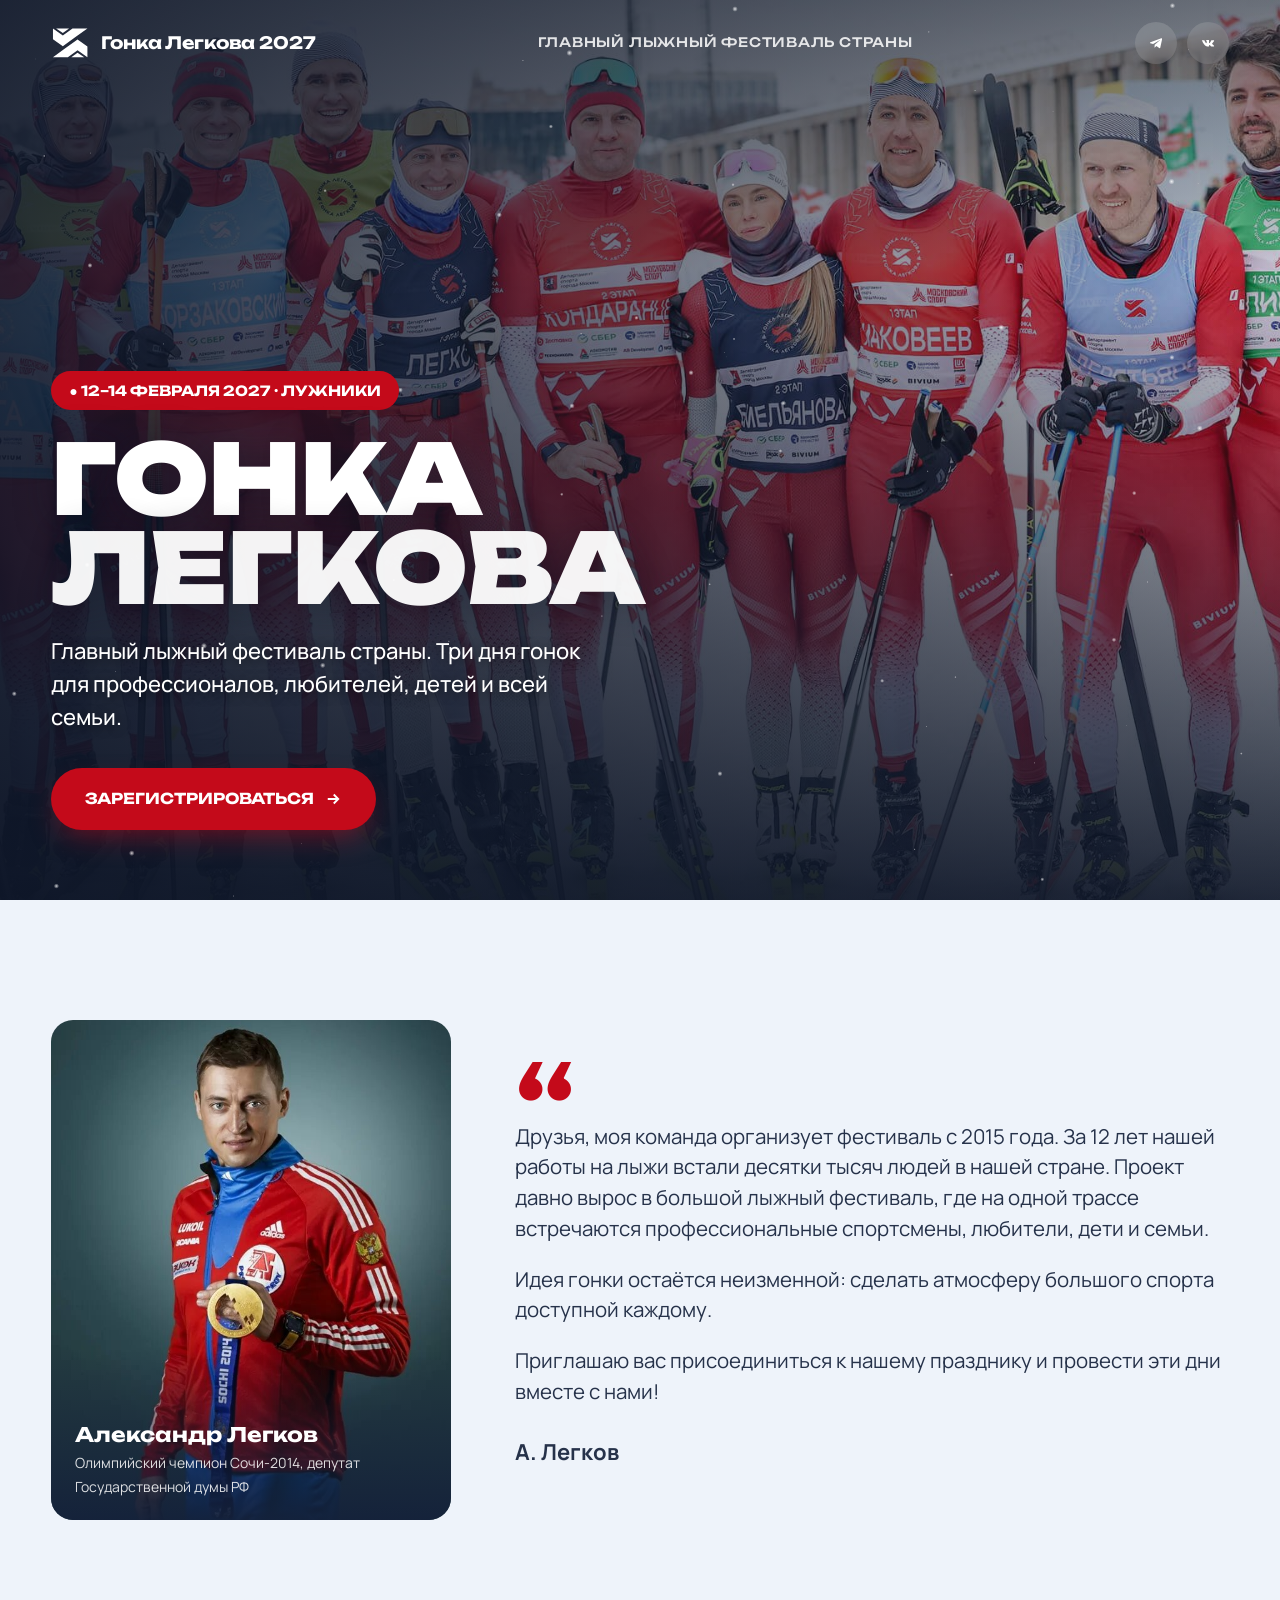
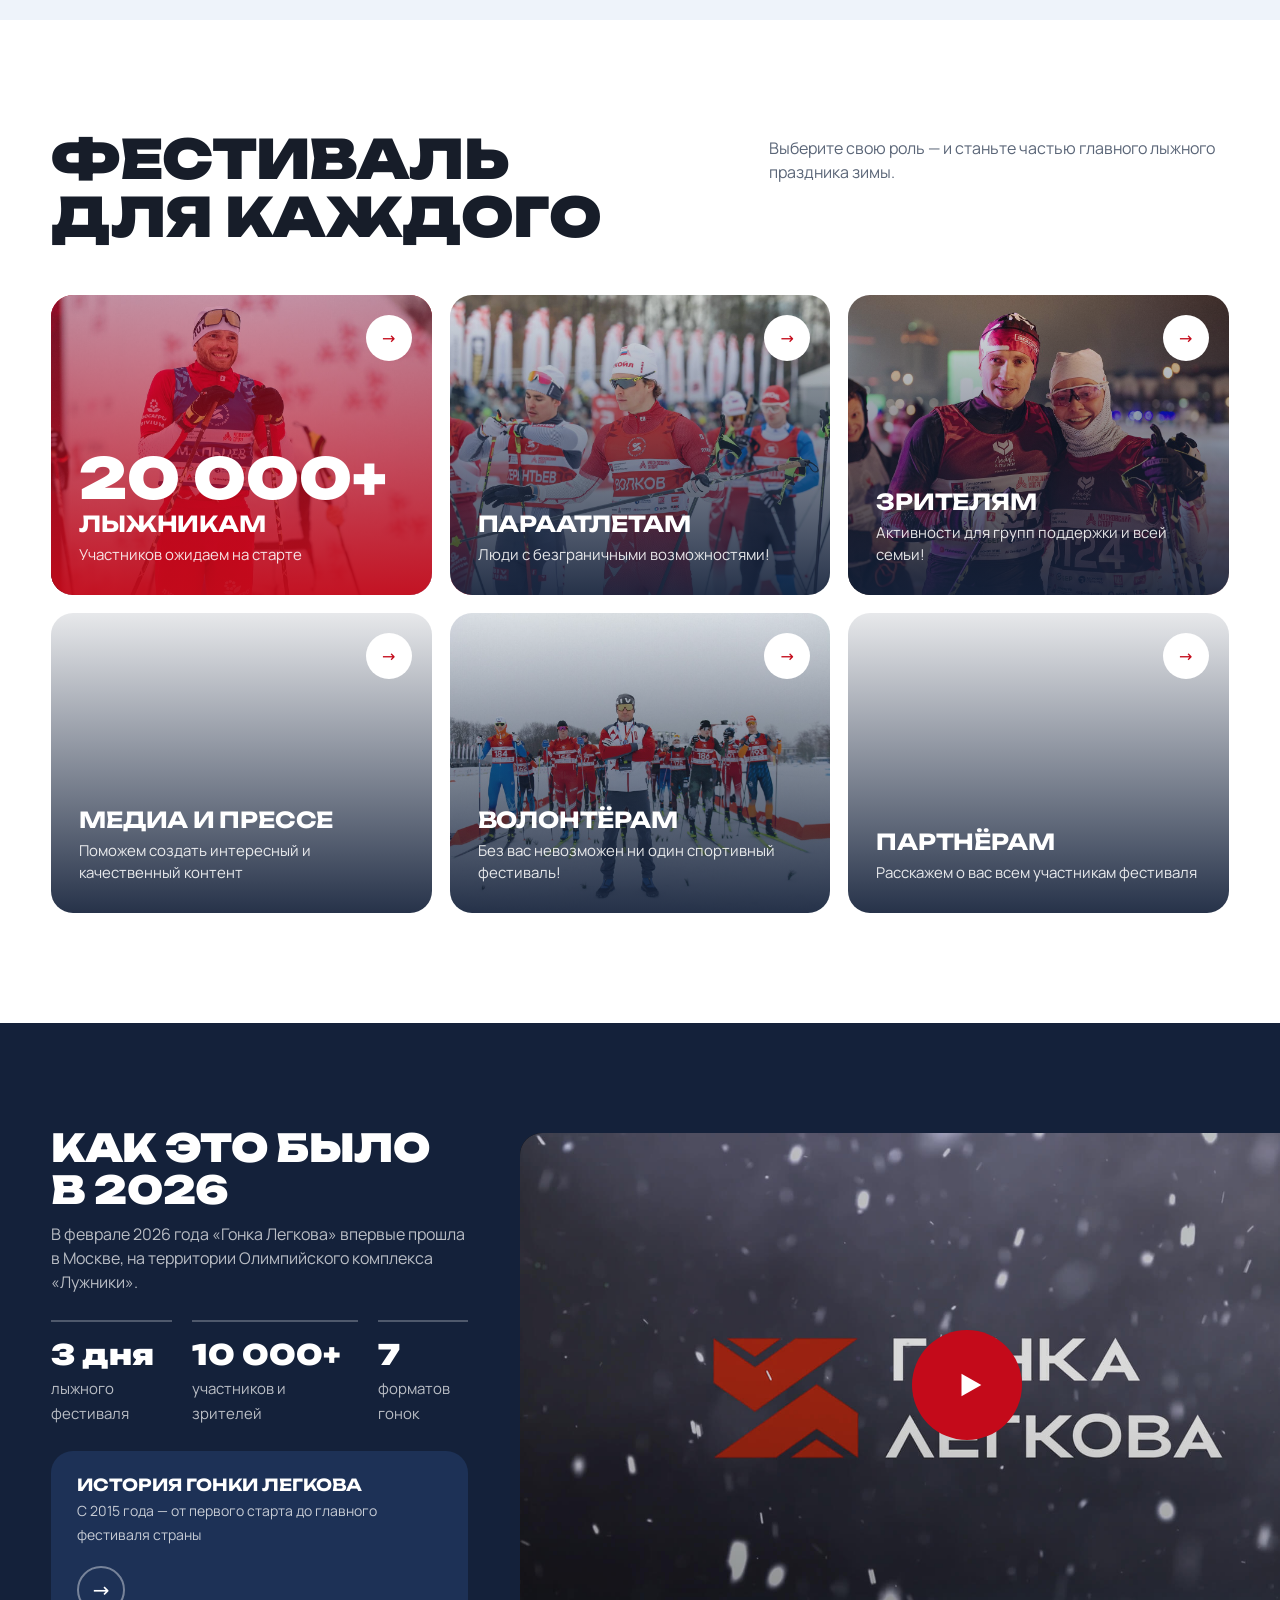
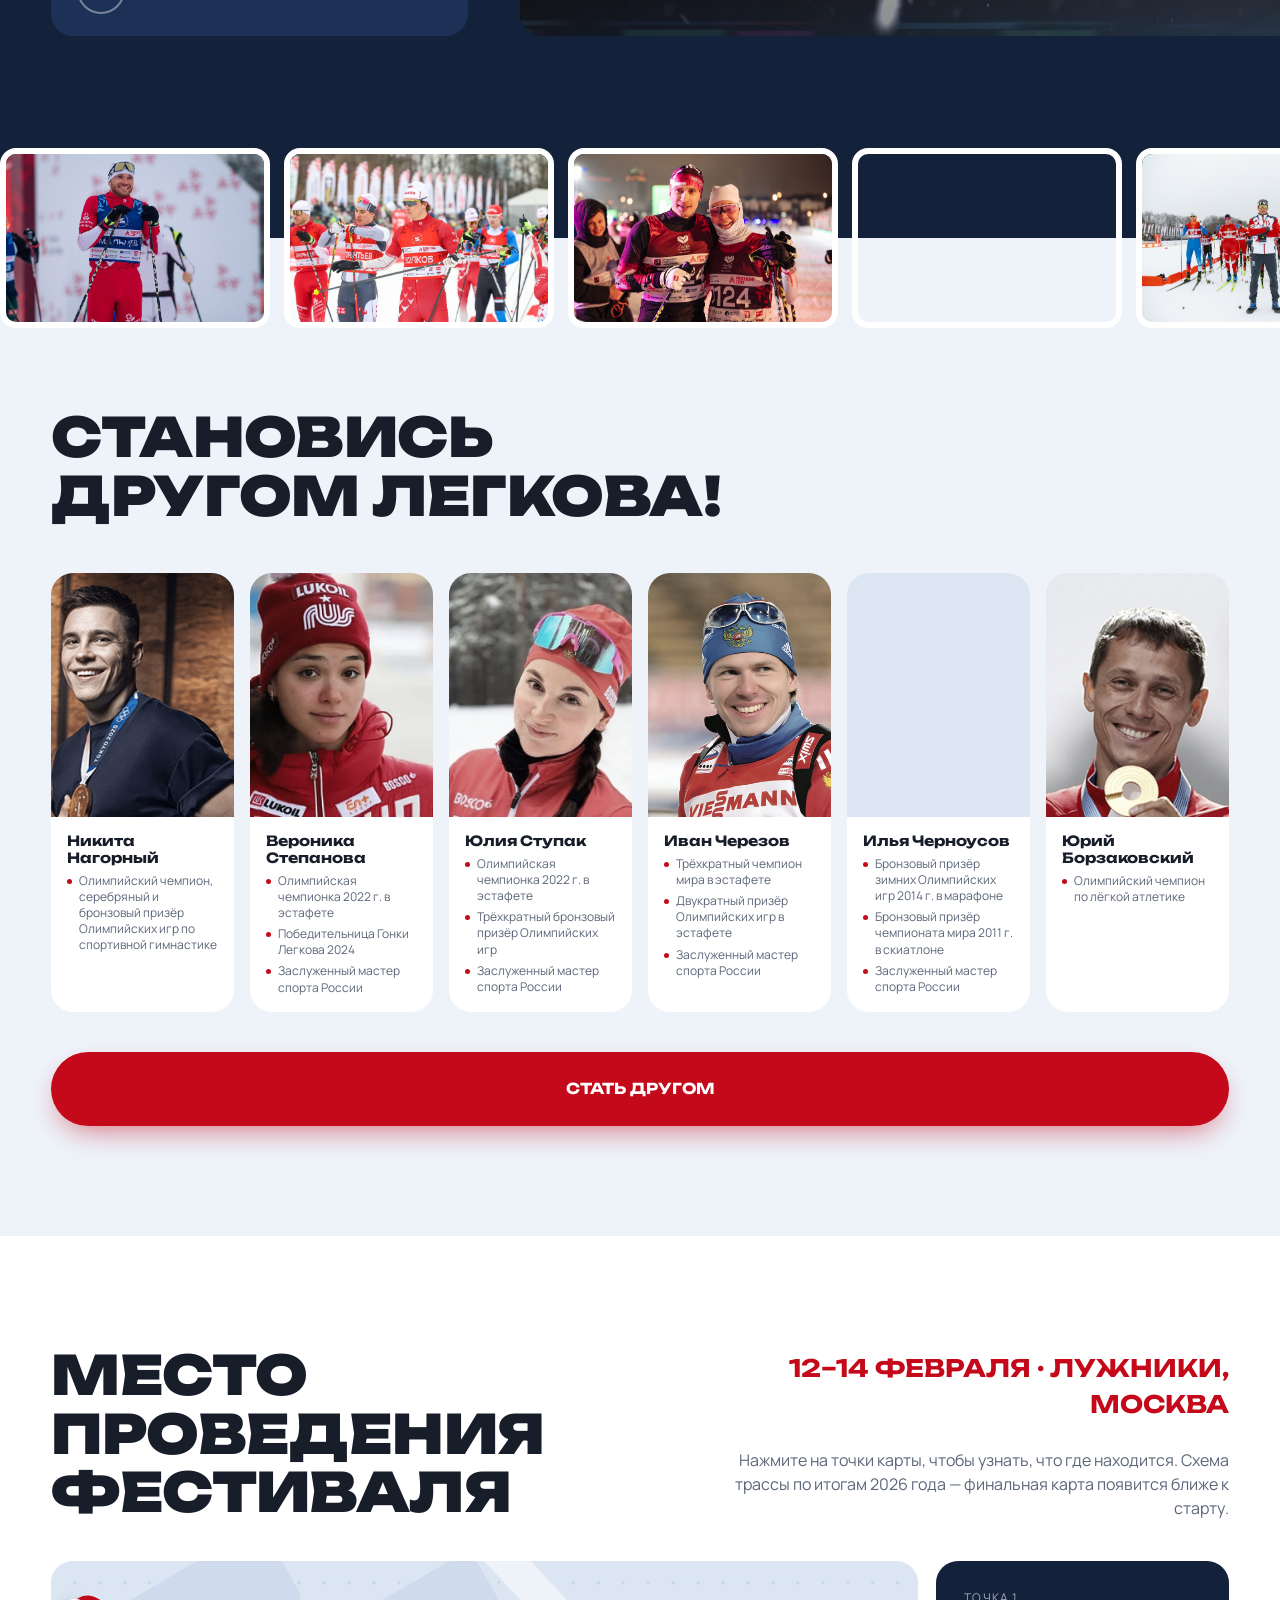
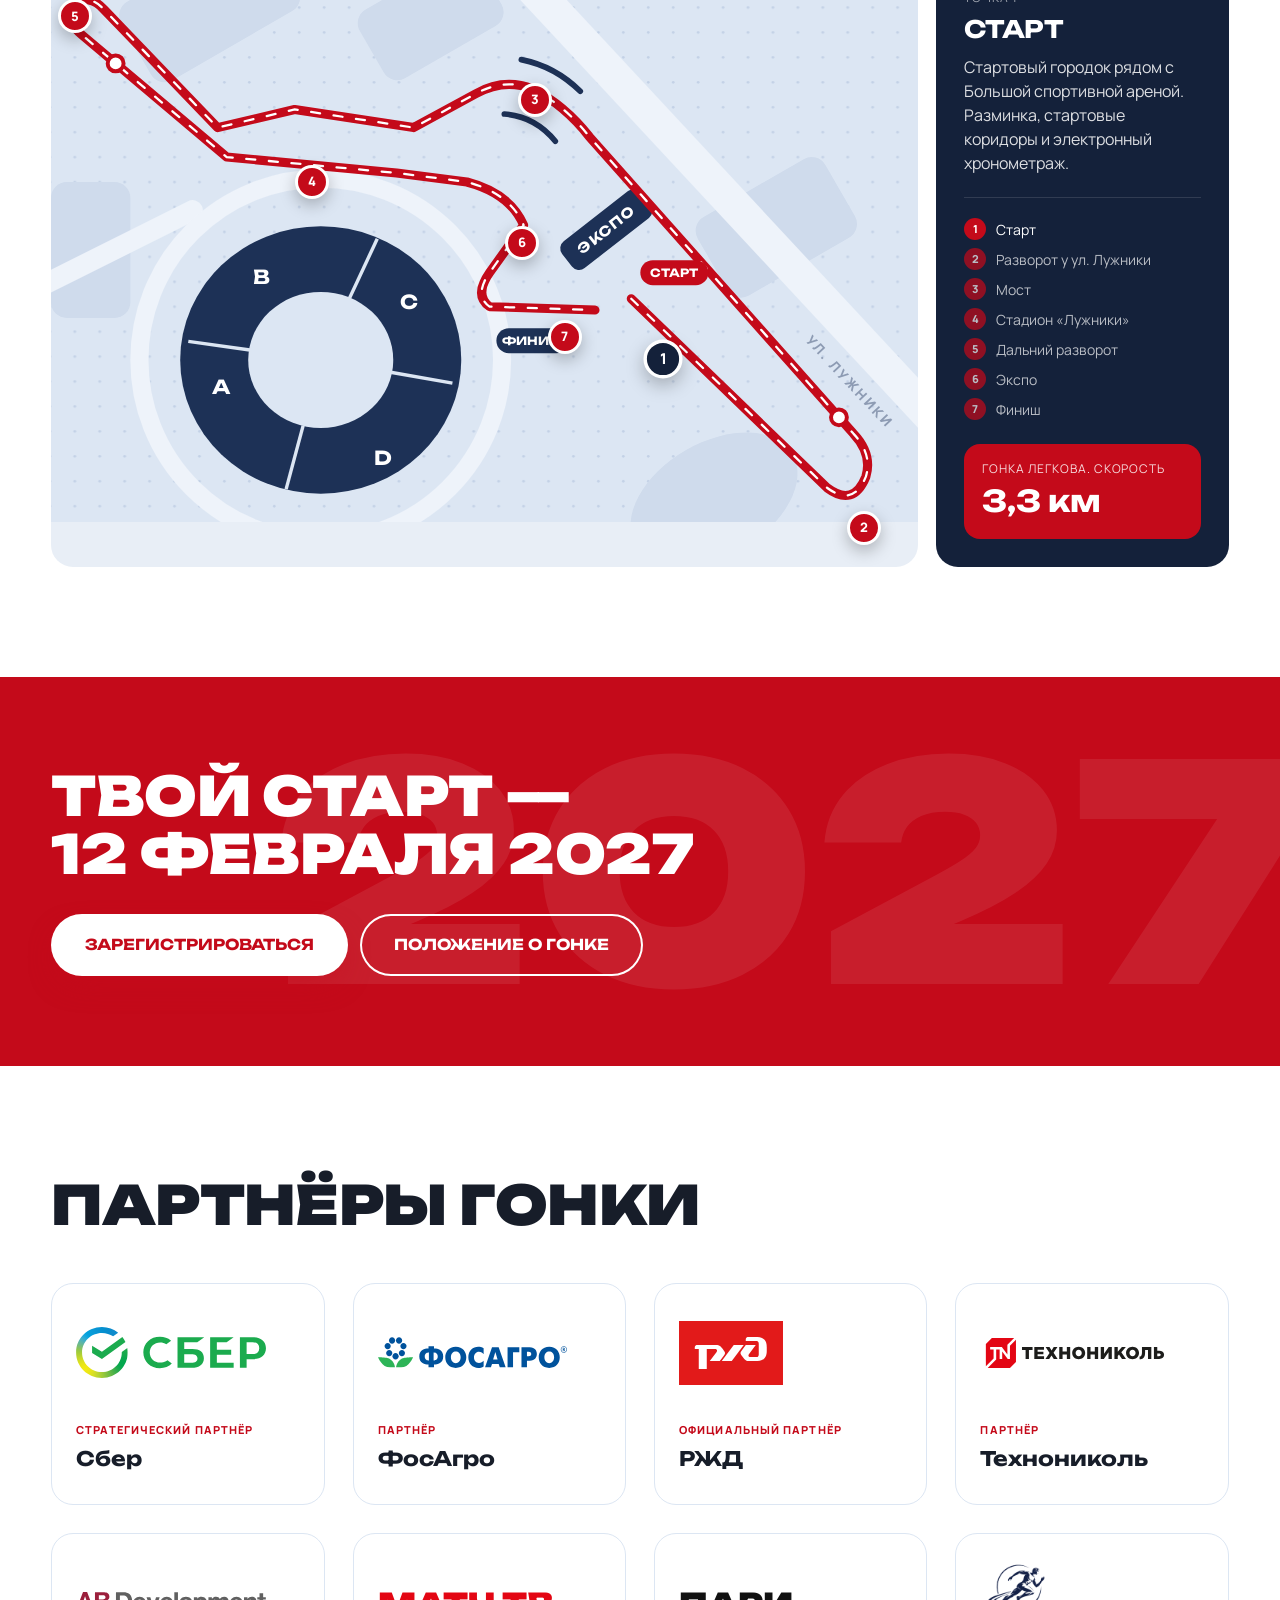
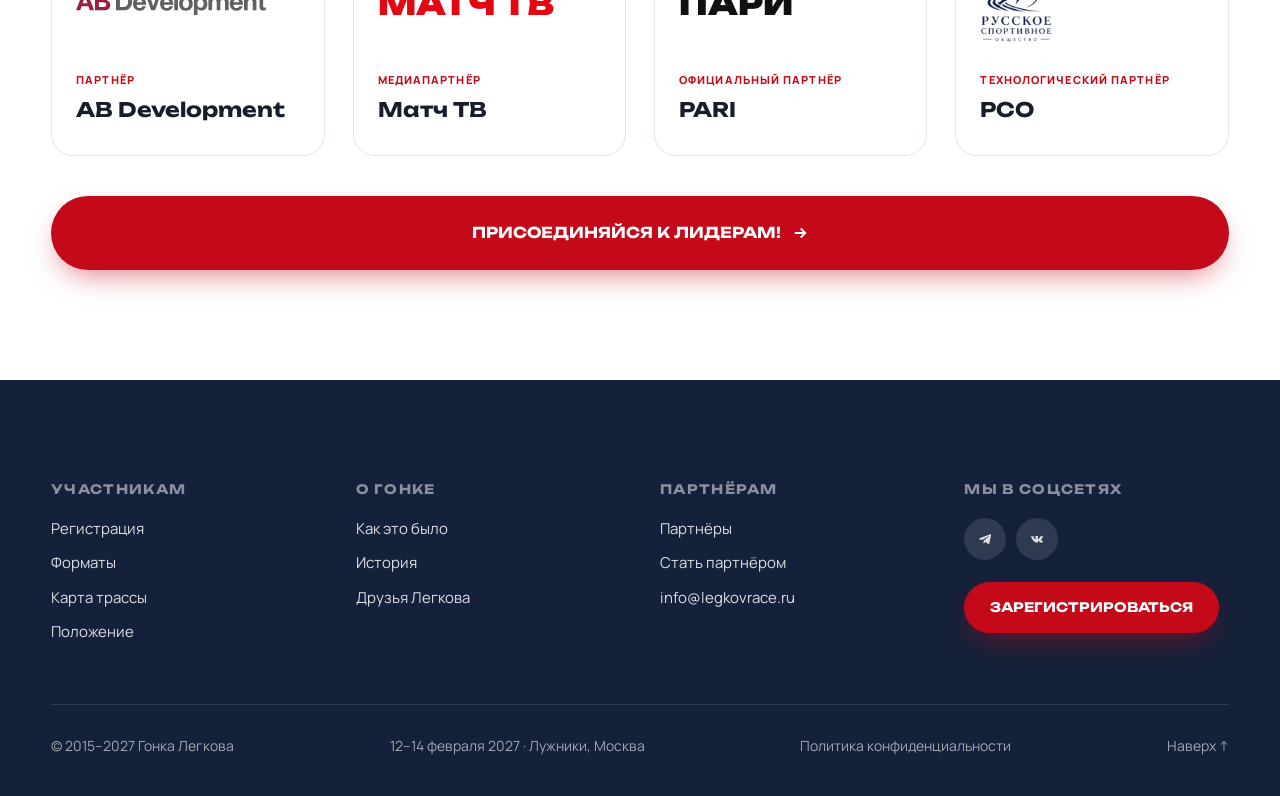
==== commit 0674ca24: "RZD logo: mark only, without caption text Co-Authored-By: Claude Opus 5.5 <noreply@anthropic.com>" ====
--- a/index.html
+++ b/index.html
@@ -202,7 +202,7 @@
 .tier{display:grid;gap:28px;margin-top:48px}.t4{grid-template-columns:repeat(4,1fr)}
 .pc.v{flex-direction:column;align-items:flex-start;gap:18px}
 .pc .lg{height:90px;width:100%;display:flex;align-items:center}.pc .lg img{max-height:70px;max-width:85%;width:auto;height:auto}
-.pc .lg img[src*="rzd"]{max-height:90px}.pc .lg .rso{max-height:80px;filter:brightness(0) saturate(100%) invert(12%) sepia(40%) saturate(1800%) hue-rotate(200deg) brightness(.9)}
+.pc .lg img[src*="rzd"]{max-height:64px}.pc .lg .rso{max-height:80px;filter:brightness(0) saturate(100%) invert(12%) sepia(40%) saturate(1800%) hue-rotate(200deg) brightness(.9)}
 .tl{font-family:Unbounded;font-weight:900;font-size:30px}
 @media(max-width:1100px){.t4{grid-template-columns:repeat(2,1fr)}}
 @media(max-width:640px){.t4{grid-template-columns:minmax(0,1fr)}.pc .lg{height:72px}.pc .lg img{max-height:56px}}
@@ -387,7 +387,7 @@
   <div class="tier t4 rv">
    <a class="pc v" href="https://www.sberbank.ru" target="_blank" rel="noopener noreferrer"><div class="lg"><img src="img/partners/sber.svg" alt="Сбер" loading="lazy"></div><div><span class="pr">Стратегический партнёр</span><b>Сбер</b></div></a>
    <a class="pc v" href="https://www.phosagro.ru" target="_blank" rel="noopener noreferrer"><div class="lg"><img src="img/partners/phosagro.svg" alt="ФосАгро" loading="lazy"></div><div><span class="pr">Партнёр</span><b>ФосАгро</b></div></a>
-   <a class="pc v" href="https://www.rzd.ru" target="_blank" rel="noopener noreferrer"><div class="lg"><img src="img/partners/rzd.svg" alt="ОАО «РЖД» — официальный партнёр" loading="lazy"></div><div><span class="pr">Официальный партнёр</span><b>РЖД</b></div></a>
+   <a class="pc v" href="https://www.rzd.ru" target="_blank" rel="noopener noreferrer"><div class="lg"><img src="img/partners/rzd.svg?v=2" alt="ОАО «РЖД» — официальный партнёр" loading="lazy"></div><div><span class="pr">Официальный партнёр</span><b>РЖД</b></div></a>
    <a class="pc v" href="https://www.tn.ru" target="_blank" rel="noopener noreferrer"><div class="lg"><img src="img/partners/tn.svg" alt="Технониколь" loading="lazy"></div><div><span class="pr">Партнёр</span><b>Технониколь</b></div></a>
    <a class="pc v" href="https://abdevelopment.ru" target="_blank" rel="noopener noreferrer"><div class="lg"><img src="img/partners/abd.svg" alt="AB Development" loading="lazy"></div><div><span class="pr">Партнёр</span><b>AB Development</b></div></a>
    <div class="pc v" ><div class="lg"><span class="tl" style="color:#e30613">МАТЧ ТВ</span></div><div><span class="pr">Медиапартнёр</span><b>Матч ТВ</b></div></div>
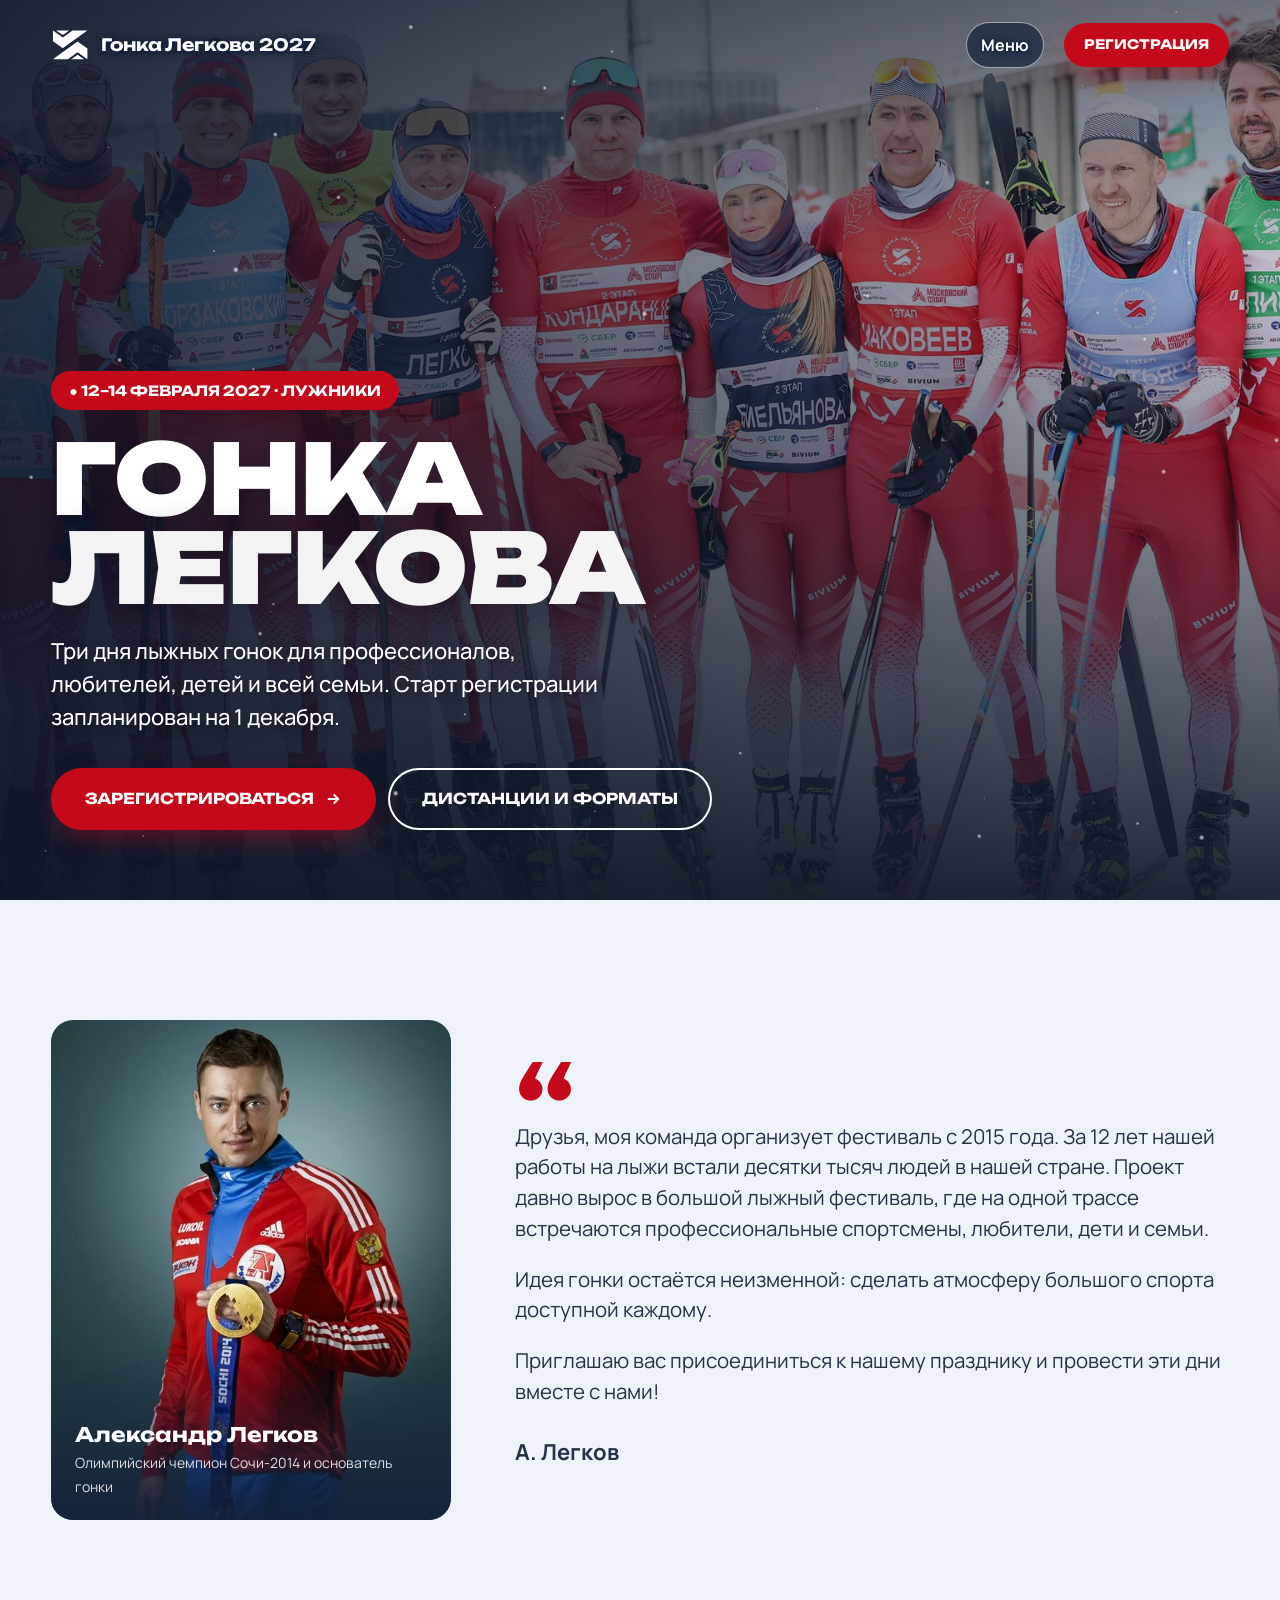
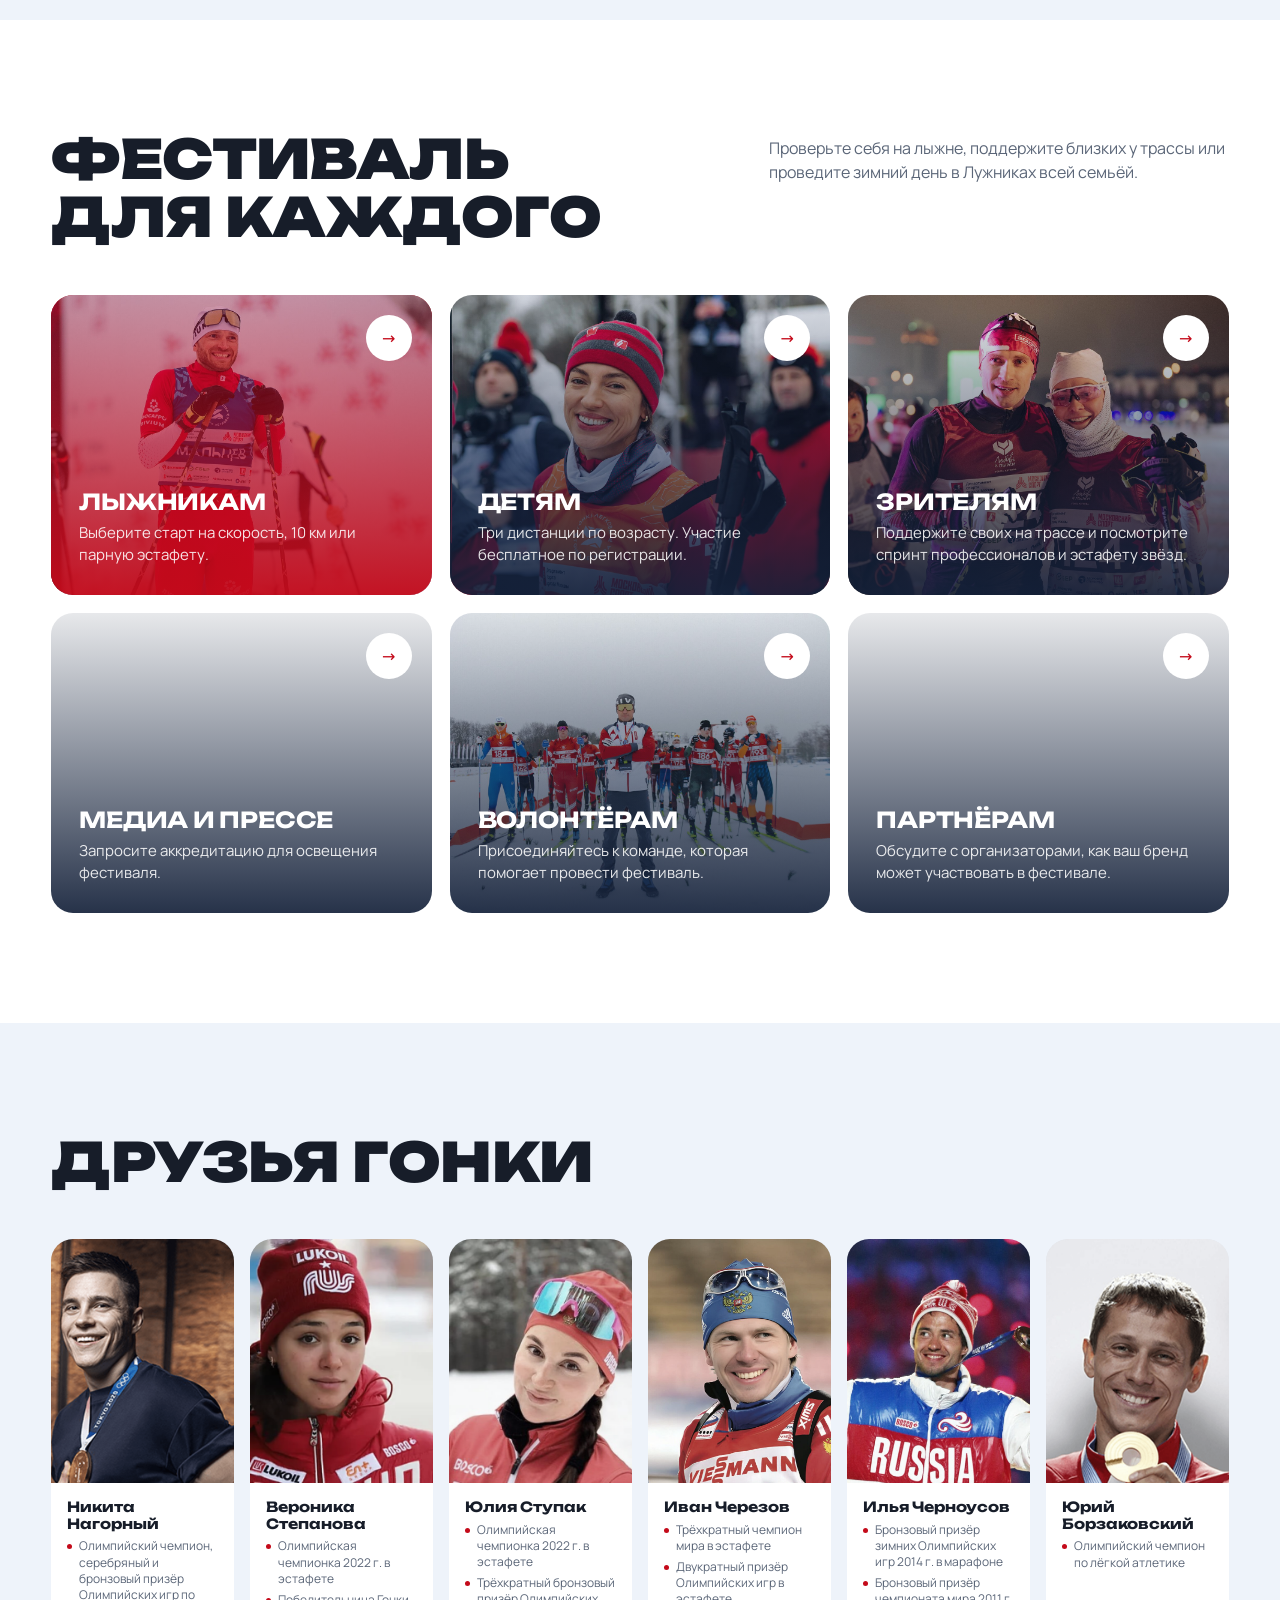
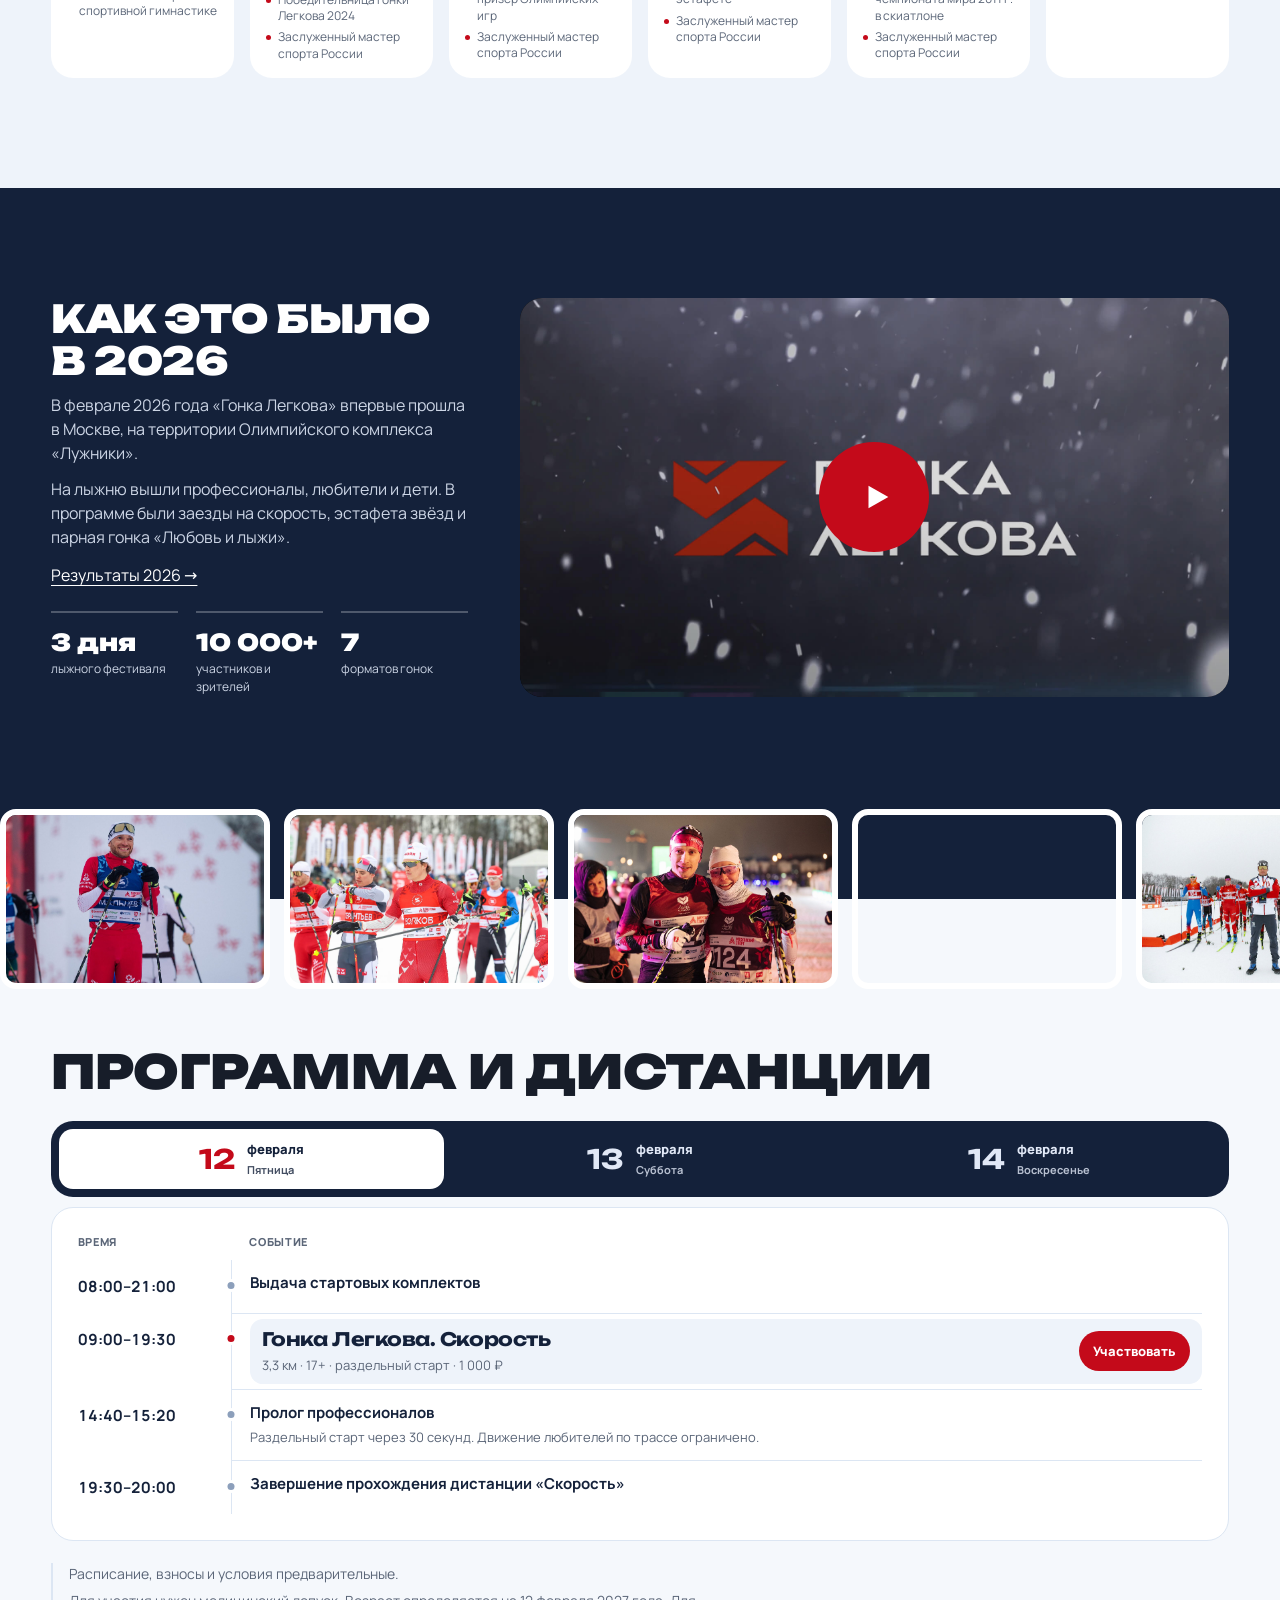
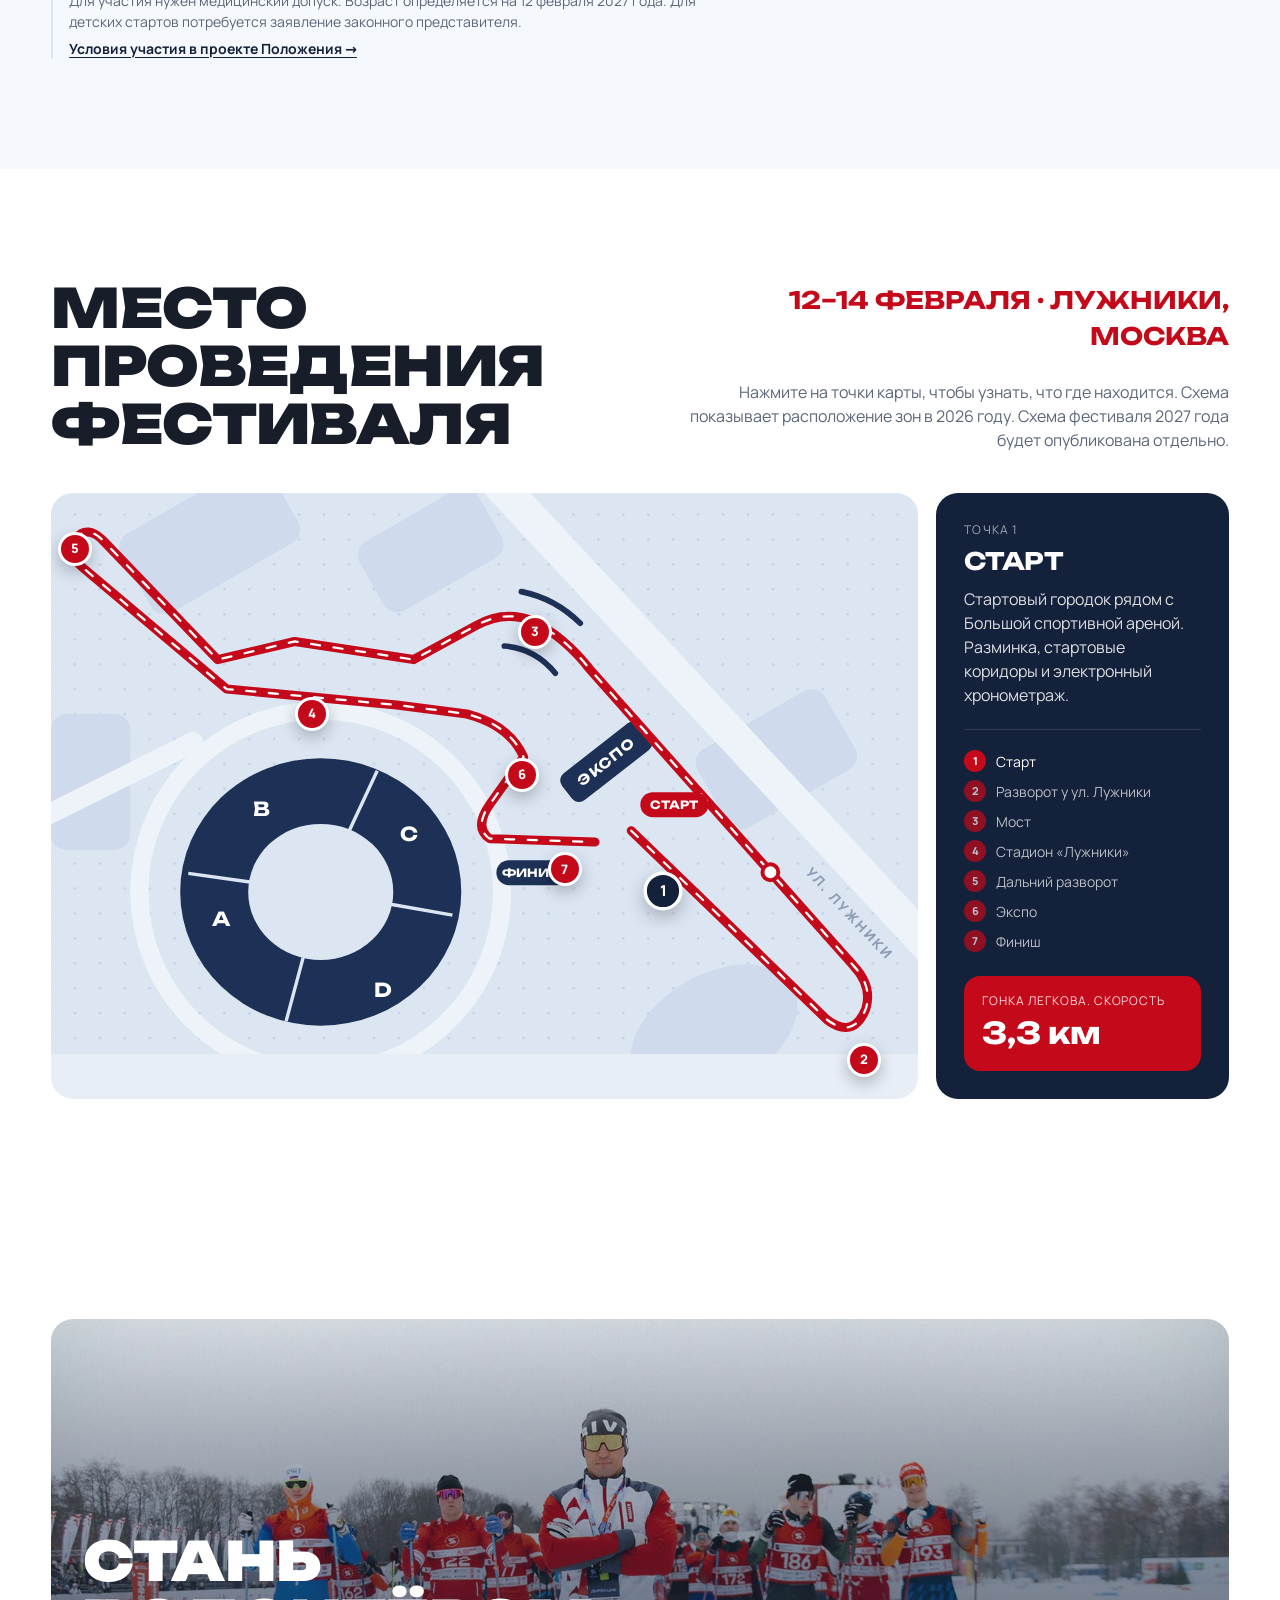
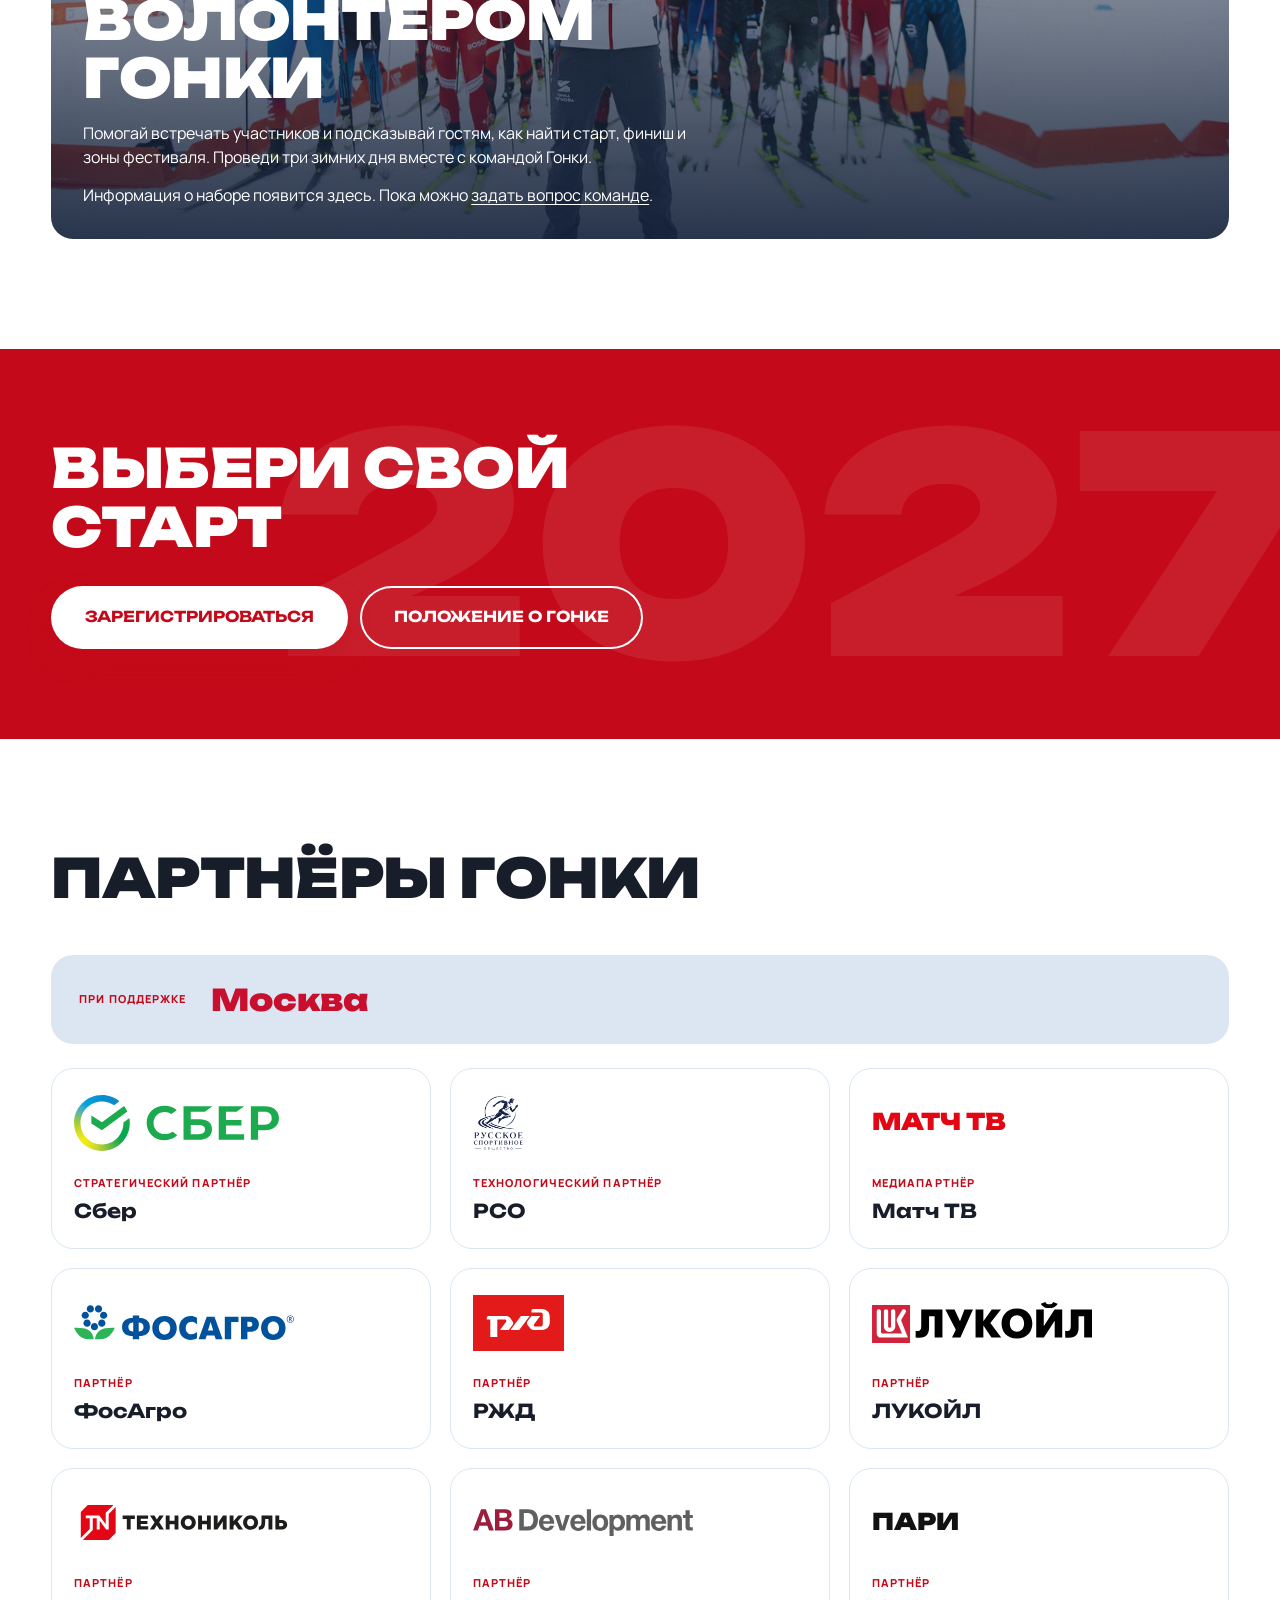
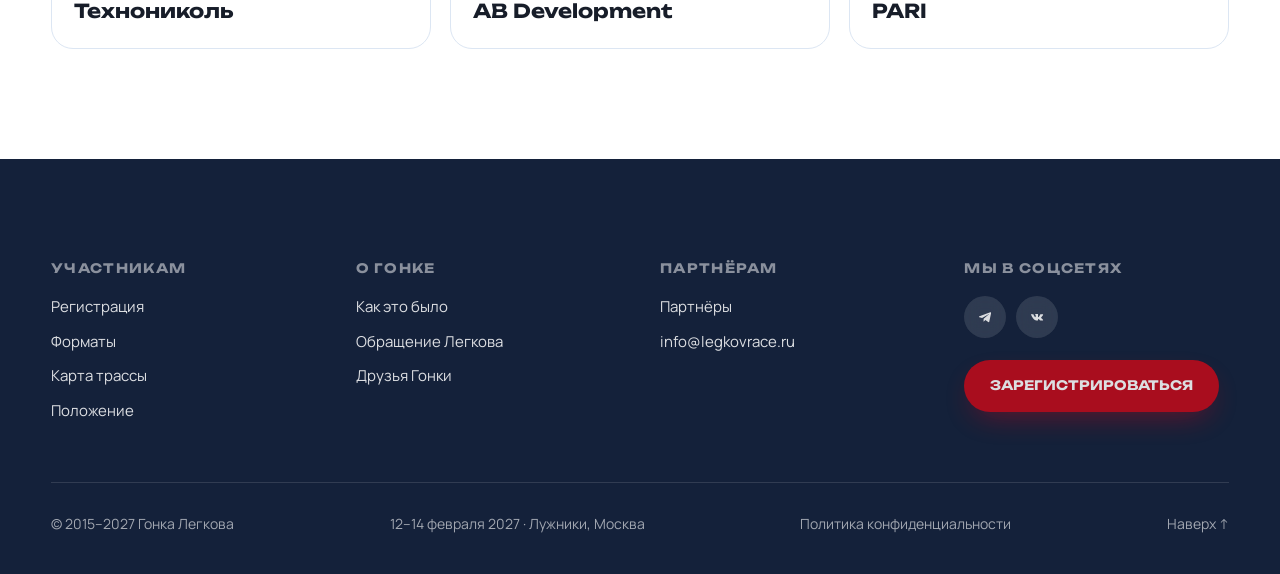
==== commit cca3b5f7: "Update Legkov Race 2027 site" ====
--- a/index.html
+++ b/index.html
@@ -8,7 +8,7 @@
 
 <meta name="viewport" content="width=device-width,initial-scale=1">
 <title>Гонка Легкова 2027</title>
-<meta name="description" content="Гонка Легкова 2027 — главный лыжный фестиваль страны: 12–14 февраля, Олимпийский комплекс «Лужники», Москва. Гонки для профессионалов, любителей, параатлетов, детей и всей семьи. Регистрация открыта.">
+<meta name="description" content="Гонка Легкова 2027 — главный лыжный фестиваль страны: 12–14 февраля, Олимпийский комплекс «Лужники», Москва. Гонки для профессионалов, любителей, детей и всей семьи. Начало регистрации запланировано на 1 декабря.">
 <meta name="robots" content="index,follow,max-image-preview:large">
 <meta name="theme-color" content="#14213a">
 <meta name="author" content="Гонка Легкова">
@@ -24,15 +24,15 @@
 <meta property="og:image:alt" content="Гонка Легкова 2027 — лыжный фестиваль в Лужниках">
 <meta name="twitter:card" content="summary_large_image">
 <meta name="twitter:title" content="Гонка Легкова 2027 — лыжный фестиваль в Лужниках">
-<meta name="twitter:description" content="12–14 февраля 2027, Лужники, Москва. Регистрация открыта.">
+<meta name="twitter:description" content="12–14 февраля 2027, Лужники, Москва. Начало регистрации запланировано на 1 декабря.">
 <meta name="twitter:image" content="https://legkovrace.ru/img/OpenGraphImage.jpg">
 <script type="application/ld+json">
 {"@context":"https://schema.org","@graph":[
 {"@type":"Organization","@id":"https://legkovrace.ru/#org","name":"Гонка Легкова","url":"https://legkovrace.ru/","logo":"https://legkovrace.ru/img/favicon-180.png","email":"info@legkovrace.ru","foundingDate":"2015","founder":{"@type":"Person","name":"Александр Легков"},"sameAs":[]},
-{"@type":"SportsEvent","@id":"https://legkovrace.ru/#event","name":"Гонка Легкова 2027","description":"Главный лыжный фестиваль страны: три дня гонок для профессионалов, любителей, параатлетов, детей и всей семьи.","sport":"Лыжные гонки","startDate":"2027-02-12","endDate":"2027-02-14","eventStatus":"https://schema.org/EventScheduled","eventAttendanceMode":"https://schema.org/OfflineEventAttendanceMode","image":["https://legkovrace.ru/img/OpenGraphImage.jpg"],"url":"https://legkovrace.ru/","inLanguage":"ru",
+{"@type":"SportsEvent","@id":"https://legkovrace.ru/#event","name":"Гонка Легкова 2027","description":"Главный лыжный фестиваль страны: три дня гонок для профессионалов, любителей, детей и всей семьи.","sport":"Лыжные гонки","startDate":"2027-02-12","endDate":"2027-02-14","eventStatus":"https://schema.org/EventScheduled","eventAttendanceMode":"https://schema.org/OfflineEventAttendanceMode","image":["https://legkovrace.ru/img/OpenGraphImage.jpg"],"url":"https://legkovrace.ru/","inLanguage":"ru",
 "location":{"@type":"Place","name":"Олимпийский комплекс «Лужники»","address":{"@type":"PostalAddress","streetAddress":"ул. Лужники, 24","addressLocality":"Москва","postalCode":"119048","addressCountry":"RU"}},
 "organizer":{"@id":"https://legkovrace.ru/#org"},"performer":{"@type":"Person","name":"Александр Легков"},
-"offers":{"@type":"Offer","url":"https://legkovrace.ru/#register","availability":"https://schema.org/InStock","validFrom":"2026-11-01","priceCurrency":"RUB"}}
+"offers":{"@type":"Offer","url":"https://reg.legkovrace.ru/event/GonkaLegkova2027","validFrom":"2026-12-01","priceCurrency":"RUB"}}
 ]}
 </script>
 <link rel="icon" type="image/svg+xml" href="img/favicon.svg">
@@ -48,21 +48,8 @@
 ::selection{background:var(--red);color:#fff}
 :focus{outline:none}:focus-visible{outline:3px solid var(--red);outline-offset:3px;border-radius:8px}
 button{font:inherit;color:inherit}
-a,button,select,summary,label,[data-reg],[onclick],.card,.am,.pin,.info li,.vid,.hist,.soc a,.ph,.strip img,.stats div{cursor:pointer}
+a,button,select,summary,label,[onclick],.card,.am,.pin,.info li,.vid,.soc a,.ph,.strip img,.stats div{cursor:pointer}
 input::placeholder{color:#8a94a6}
-.mbox input:focus,.mbox select:focus{border-color:var(--navy)}
-.mbox select{appearance:none;-webkit-appearance:none;background:#fff url("data:image/svg+xml,%3Csvg xmlns='http://www.w3.org/2000/svg' width='14' height='14' fill='none' stroke='%23c40a1a' stroke-width='2.5'%3E%3Cpath d='M2 5l5 5 5-5'/%3E%3C/svg%3E") no-repeat right 18px center;cursor:pointer}
-.csel{position:relative;margin-bottom:12px;outline:none}
-.csv{padding:16px 46px 16px 16px;border:1.5px solid var(--ice2);border-radius:14px;cursor:pointer;background:#fff url("data:image/svg+xml,%3Csvg xmlns='http://www.w3.org/2000/svg' width='14' height='14' fill='none' stroke='%23c40a1a' stroke-width='2.5'%3E%3Cpath d='M2 5l5 5 5-5'/%3E%3C/svg%3E") no-repeat right 18px center;transition:.2s}
-.csel:focus-visible .csv,.csel.open .csv{border-color:var(--navy)}
-.csel.open .csv{background-image:url("data:image/svg+xml,%3Csvg xmlns='http://www.w3.org/2000/svg' width='14' height='14' fill='none' stroke='%23c40a1a' stroke-width='2.5'%3E%3Cpath d='M2 9l5-5 5 5'/%3E%3C/svg%3E")}
-.csl{position:static;margin-top:6px;display:none;max-height:none;background:#fff;border-radius:14px;box-shadow:0 20px 50px -12px rgba(20,33,58,.35);padding:6px;z-index:5;opacity:0;transform:translateY(-6px);pointer-events:none;transition:.2s}
-.csel.open .csl{display:block;animation:dd .2s ease;opacity:1;transform:none;pointer-events:auto}
-@keyframes dd{from{opacity:0;transform:translateY(-6px)}}.csl div{padding:11px 14px;border-radius:10px;cursor:pointer;transition:.15s}
-.csl div:hover{background:var(--ice)}
-.csl div.on{background:var(--red);color:#fff;font-weight:700}
-.mbox .fld{position:relative}.mbox .err{display:none;color:var(--red);font-size:12px;font-weight:700;margin:-6px 0 10px 4px}
-.mbox .fld.good input{border-color:#1f9d55;background:#f3fbf6 url("data:image/svg+xml,%3Csvg xmlns='http://www.w3.org/2000/svg' width='16' height='16' fill='none' stroke='%231f9d55' stroke-width='2.5'%3E%3Cpath d='M3 8.5l3.5 3.5L13 5'/%3E%3C/svg%3E") no-repeat right 16px center}.mbox .fld.bad input{border-color:var(--red);background:#fff5f6}.mbox .fld.bad .err{display:block}
 html,body{overflow-x:hidden;overflow-x:clip;max-width:100%}
 body{font-family:Manrope,system-ui,sans-serif;color:var(--ink);background:var(--w);line-height:1.5;overflow-x:hidden}
 img{max-width:100%;display:block}
@@ -75,8 +62,26 @@
 .btn.ghost{background:transparent;border:2px solid currentColor;box-shadow:none}
 .btn svg{width:18px;height:18px}
 
-/* header — static, scrolls away */
-header{position:absolute;top:0;left:0;right:0;z-index:20;color:#fff}
+/* Hero navigation scrolls with the page. */
+.hero header{position:absolute;inset:0 0 auto;z-index:20;color:#fff;pointer-events:none}
+header a,header button,header nav{pointer-events:auto}
+header .logo,header .nav-toggle{text-shadow:0 1px 3px #14213a,0 0 9px #14213a}
+header .logo{filter:drop-shadow(0 1px 3px rgba(20,33,58,.75))}
+.nav{display:flex;gap:clamp(12px,1.5vw,28px);font-weight:700;font-size:14px}
+.nav a{color:#fff;white-space:nowrap;text-shadow:0 1px 3px #14213a,0 0 9px #14213a}
+.nav a:hover,.nav a:focus-visible{text-decoration:underline;text-underline-offset:4px}
+.nav-toggle{display:none;background:rgba(20,33,58,.7);color:#fff;border:1px solid rgba(255,255,255,.55);border-radius:100px;padding:10px 14px;font:inherit;font-weight:700}
+.hreg.btn{padding:12px 20px;font-size:13px;white-space:nowrap}
+@media(max-width:1390px){
+ header .hd{justify-content:flex-start}
+ header .logo{margin-right:auto}
+ .nav-toggle{display:block}
+ .nav{display:none;position:absolute;top:100%;right:clamp(16px,4vw,72px);width:min(280px,calc(100vw - 32px));max-height:65vh;overflow:auto;padding:12px;background:var(--navy);border-radius:16px;box-shadow:0 12px 32px rgba(20,33,58,.25)}
+ .nav.on{display:grid;gap:0}
+ .nav a{padding:10px 12px}
+ header .soc{display:none}
+}
+@media(max-width:640px){header .hd{gap:8px}.hreg.btn{padding:10px 14px;font-size:12px}}
 .hd{display:flex;align-items:center;justify-content:space-between;gap:20px;padding:22px clamp(16px,4vw,72px);max-width:1840px;margin:0 auto}
 .logo{display:flex;align-items:center;gap:12px}
 .logo .mk{height:34px;width:auto;filter:brightness(0) invert(1)}.logo span{font-weight:700;font-size:17px}
@@ -95,7 +100,7 @@
 .hero h1{font-size:clamp(40px,7.6vw,112px);text-shadow:0 6px 40px rgba(10,16,30,.45);font-weight:900;text-transform:uppercase;line-height:.92}
 .hero h1 span{color:#fff;opacity:.95}
 .hero .sub{font-size:clamp(17px,2vw,22px);max-width:560px;margin:22px 0 34px;font-weight:500;text-shadow:0 2px 12px rgba(0,0,0,.5)}
-.hero-row{display:flex;flex-wrap:wrap;gap:28px;align-items:center;justify-content:space-between}
+.hero-row{display:flex;flex-wrap:wrap;gap:12px;align-items:center}
 .snow{position:absolute;inset:0;width:100%;height:100%;z-index:1;pointer-events:none}
 
 /* letter */
@@ -134,13 +139,16 @@
 .past{background:var(--navy);color:#fff;padding:110px 0 0;position:relative;z-index:2}
 .swrap{overflow:hidden;padding:24px 0;transform:translateY(50%);margin:-70px 0 0;}
 .past+.fr{padding-top:170px}
-.vtxt{display:flex;flex-direction:column;justify-content:center;gap:26px}.vtxt h2{margin-top:-.14em;font-size:clamp(28px,3vw,50px)}.vtxt p{opacity:.7;margin-top:12px;max-width:460px}
-.vgrid{display:grid;grid-template-columns:1fr minmax(0,1.7fr);gap:clamp(24px,4vw,72px);align-items:stretch;margin-bottom:44px}
-.stats{display:grid;grid-template-columns:repeat(3,auto);justify-content:space-between;gap:20px}
-@media(max-width:1000px){.vgrid{grid-template-columns:minmax(0,1fr)}.vgrid>*{min-width:0}.vgrid .vid{min-height:0!important;height:auto!important;width:100%;aspect-ratio:16/9!important;align-self:start!important}.hist{flex-wrap:nowrap}.vgrid .vid{order:2}.stats{grid-template-columns:repeat(3,1fr)}}
+.vtxt{display:flex;flex-direction:column;justify-content:center;gap:24px;container-type:inline-size}
+.vtxt h2{font-size:clamp(28px,3vw,50px)}
+.vtxt p{color:#ccd5e5;margin-top:12px;max-width:54ch}
+.vresults{display:inline-block;margin-top:14px;text-decoration:underline;text-underline-offset:4px}
+.vgrid{display:grid;grid-template-columns:minmax(0,1fr) minmax(0,1.7fr);gap:clamp(24px,4vw,72px);align-items:stretch;margin-bottom:44px}
+.stats{display:grid;grid-template-columns:repeat(3,minmax(0,1fr));gap:clamp(8px,1.4vw,20px)}
+@media(max-width:1000px){.vgrid{grid-template-columns:minmax(0,1fr)}.vgrid>*{min-width:0}.vgrid .vid{min-height:0!important;height:auto!important;width:100%;aspect-ratio:16/9!important;align-self:start!important}.vgrid .vid{order:2}}
 .stats div{border-top:2px solid rgba(255,255,255,.25);padding-top:12px}
-.stats b{font-family:Unbounded;font-size:clamp(24px,2.2vw,38px);white-space:nowrap;font-weight:900;display:block;color:#fff}
-.stats span{font-size:15px;opacity:.7}
+.stats b{font-family:Unbounded;font-size:clamp(16px,5.6cqi,38px);white-space:nowrap;font-weight:900;display:block;color:#fff}
+.stats span{display:block;font-size:clamp(12px,2.8cqi,15px);color:#ccd5e5}
 .vgrid .vid{align-self:stretch;aspect-ratio:16/9;height:auto;min-height:340px}.vgrid .vid img{position:absolute;inset:0}.vid{position:relative;border-radius:var(--r);overflow:hidden;aspect-ratio:16/9;display:block;background:#000}
 .vid img{width:100%;height:100%;object-fit:cover;transition:.6s}
 .vid iframe{position:absolute;inset:0;width:100%;height:100%;border:0}
@@ -151,14 +159,11 @@
 .strip img{box-shadow:none;border:6px solid #fff;transition:transform .4s}.strip img:hover{transform:scale(1.05);z-index:2;position:relative}.strip{display:flex;gap:14px;margin-top:0;animation:mq 50s linear infinite;width:max-content}
 .strip img{height:180px;width:270px;object-fit:cover;border-radius:16px}
 @keyframes mq{to{transform:translateX(-50%)}}
-.hist{display:flex;align-items:center;justify-content:space-between;gap:20px;margin-top:0;padding:22px 26px;border-radius:var(--r);background:var(--navy2);transition:.3s;flex-wrap:wrap}
-.hist:hover{background:var(--red)}
-.hist .har{opacity:1!important;font-size:20px!important;width:48px;height:48px;flex:none;border-radius:50%;border:2px solid rgba(255,255,255,.4);display:grid;place-items:center;transition:.3s}.hist:hover .har{background:#fff;color:var(--red);border-color:#fff}
-.hist b{font-family:Unbounded;font-size:clamp(15px,1.3vw,20px);text-transform:uppercase}
-.hist span{opacity:.75;font-size:14px}
 
 /* friends */
 .fr{padding:110px 0;background:var(--ice)}
+.fr h2{white-space:nowrap}
+@media(max-width:350px){.fr h2{font-size:8vw}}
 .amb{display:grid;grid-template-columns:repeat(6,1fr);gap:16px}
 .am{background:#fff;border-radius:var(--r);overflow:hidden;transition:.3s}
 .am:hover{transform:translateY(-6px);box-shadow:0 24px 40px -20px rgba(20,33,58,.35)}
@@ -199,28 +204,109 @@
 .reg:before{content:"2027";position:absolute;right:-30px;top:50%;transform:translateY(-50%);font-family:Unbounded;font-weight:900;font-size:300px;opacity:.08;line-height:1}
 
 /* partners */
-.tier{display:grid;gap:28px;margin-top:48px}.t4{grid-template-columns:repeat(4,1fr)}
-.pc.v{flex-direction:column;align-items:flex-start;gap:18px}
-.pc .lg{height:90px;width:100%;display:flex;align-items:center}.pc .lg img{max-height:70px;max-width:85%;width:auto;height:auto}
-.pc .lg img[src*="rzd"]{max-height:64px}.pc .lg .rso{max-height:80px;filter:brightness(0) saturate(100%) invert(12%) sepia(40%) saturate(1800%) hue-rotate(200deg) brightness(.9)}
+.partner-grid{display:grid;grid-template-columns:repeat(3,minmax(0,1fr));grid-auto-rows:1fr;gap:clamp(10px,1.5vw,24px);margin-top:24px}
+.pc .lg{display:flex;align-items:center;width:100%;height:64px}
+.pc .lg img{display:block;max-width:min(100%,220px);max-height:56px;width:auto;height:auto}
+.pc .lg .rso{filter:brightness(0) saturate(100%) invert(12%) sepia(40%) saturate(1800%) hue-rotate(200deg) brightness(.9)}
+.pc .tl{font-size:clamp(16px,1.8vw,26px)}
 .tl{font-family:Unbounded;font-weight:900;font-size:30px}
-@media(max-width:1100px){.t4{grid-template-columns:repeat(2,1fr)}}
-@media(max-width:640px){.t4{grid-template-columns:minmax(0,1fr)}.pc .lg{height:72px}.pc .lg img{max-height:56px}}
-.cons{display:flex;gap:10px;align-items:flex-start;font-size:13px;color:var(--mut);margin:6px 0 16px;text-align:left;line-height:1.4}.cons input{margin-top:2px;accent-color:var(--red);width:18px;height:18px;flex:none}.cons a{color:var(--navy)}.cons.bad{color:var(--red)}
 .fdoc{margin-top:14px;display:flex;gap:18px;flex-wrap:wrap;font-size:14px}.fdoc a{color:inherit;opacity:.75}.fdoc a:hover{opacity:1}
 .pt{padding:110px 0}
 .logos{display:grid;grid-template-columns:repeat(2,1fr);gap:28px;margin-top:48px}
-.pc{cursor:pointer;display:flex;gap:24px;align-items:center;padding:24px;border:1.5px solid var(--ice2);border-radius:var(--r);background:#fff;transition:.3s}
-.pc:hover{border-color:var(--navy);transform:translateY(-3px);box-shadow:0 20px 40px -24px rgba(20,33,58,.35)}
+.pc{display:flex;flex-direction:column;align-items:flex-start;gap:14px;min-width:0;padding:clamp(12px,1.7vw,26px);border:1.5px solid var(--ice2);border-radius:var(--r);background:#fff;transition:.3s}
+a.pc:hover{border-color:var(--navy);transform:translateY(-3px);box-shadow:0 20px 40px -24px rgba(20,33,58,.35)}
 .pl{flex:none;width:120px;height:120px;border-radius:18px;background:var(--ice);display:grid;place-items:center;font-family:Unbounded;font-weight:900;font-size:17px;text-align:center}
 .pl img{height:96px;width:auto;filter:brightness(0) saturate(100%) invert(12%) sepia(40%) saturate(1800%) hue-rotate(200deg) brightness(.9)}
 .pr{display:inline-block;font-size:11px;font-weight:800;text-transform:uppercase;letter-spacing:.1em;color:var(--red);margin-bottom:6px}
-.pc b{display:block;font-family:Unbounded;font-size:20px;margin-bottom:6px}
+.pc b{display:block;font-family:Unbounded;font-size:clamp(14px,1.5vw,20px);overflow-wrap:anywhere}
 .pc p{color:var(--mut);font-size:15px;line-height:1.45}
 @media(hover:none){.card:hover img,.am:hover img,.vid:hover img,.strip img:hover{transform:none!important}.card:hover,.am:hover,.pc:hover{transform:none!important}}
 @media(max-width:640px){.hero>img{animation:none;transform:none}.hero{min-height:100svh!important;height:100svh}.hero .wrap{padding-bottom:max(28px,env(safe-area-inset-bottom))!important;padding-top:110px}.hero .sub{margin:16px 0 22px}.soc a{backdrop-filter:none}.strip{will-change:transform}
-.logos{grid-template-columns:minmax(0,1fr)!important}.pc>*{min-width:0}.pc b{font-size:17px;overflow-wrap:anywhere}.pc{padding:16px;gap:16px}.pl{width:80px;height:80px;font-size:12px}.pl img{height:64px}}
-.pjoin{margin-top:40px}.pjoin .btn{width:100%;justify-content:center;padding:26px}
+.logos{grid-template-columns:minmax(0,1fr)!important}.pl{width:80px;height:80px;font-size:12px}.pl img{height:64px}}
+.pg,.jn{padding:110px 0}
+.pg{background:#f5f8fc}
+.past+.pg{padding-top:148px}
+.pg-heading{margin-bottom:24px}
+.pg-heading h2{font-size:clamp(26px,3.65vw,54px);text-wrap:balance}
+.pg-layout{display:grid;gap:10px}
+[hidden]{display:none!important}
+.ptabs{display:grid;grid-template-columns:repeat(3,minmax(0,1fr));gap:4px;background:var(--navy);border-radius:var(--r);padding:8px}
+.ptab{display:grid;grid-template-columns:auto auto;justify-content:center;align-items:center;gap:12px;width:100%;padding:11px 8px;border:0;border-radius:14px;background:transparent;color:#e1e8f6;text-align:left;font:inherit;cursor:pointer}
+.ptab:hover{background:var(--navy2)}
+.ptab b{font-family:Unbounded,sans-serif;font-size:clamp(23px,2.1vw,36px);line-height:1}
+.ptab span{font-size:13px;font-weight:800}
+.ptab small{display:block;margin-top:2px;font:inherit;font-size:11px;font-weight:600;opacity:.8}
+.ptab[aria-selected="true"]{background:#fff;color:var(--navy)}
+.ptab[aria-selected="true"] b{color:var(--red)}
+.ptab:focus-visible{outline:2px solid #80c8ff;outline-offset:2px}
+.pbox,.pday{min-width:0}
+.pday{background:#fff;border:1px solid var(--ice2);border-radius:var(--r);padding:clamp(14px,2vw,28px)}
+.pday+.pday{margin-top:12px}
+.pday[hidden]+.pday{margin-top:0}
+.pday:focus-visible{outline:2px solid var(--navy);outline-offset:2px}
+.schedule{width:100%;border-collapse:collapse;table-layout:fixed;text-align:left}
+.schedule caption{padding:0 0 14px;text-align:left;color:var(--navy);font-family:Unbounded,sans-serif;font-size:clamp(16px,1.6vw,24px);font-weight:800}
+.ptabs:not([hidden])+.pbox caption{position:absolute;width:1px;height:1px;padding:0;overflow:hidden;clip-path:inset(50%);white-space:nowrap}
+.schedule thead th{font-size:11px;font-weight:800;text-align:left;text-transform:uppercase;letter-spacing:.06em;color:var(--mut);padding:0 0 10px}
+.schedule thead th:first-child{width:clamp(84px,12vw,175px)}
+.schedule thead th:last-child{padding-left:18px}
+.schedule .ptime{position:relative;vertical-align:top;border-right:1px solid var(--ice2);padding:15px 10px 15px 0;color:var(--navy);text-align:left;font-variant-numeric:tabular-nums;font-size:clamp(12px,1.2vw,16px);white-space:nowrap}
+.schedule .ptime::after{content:"";position:absolute;width:7px;height:7px;right:0;top:22px;transform:translateX(50%);border-radius:50%;background:#8c9fbb;box-shadow:0 0 0 3px #fff}
+.schedule td{padding:5px 0 5px 18px;vertical-align:top}
+.schedule .event{display:flex;align-items:center;justify-content:space-between;gap:8px 20px;padding:9px 0;min-width:0}
+.event > div{min-width:0}
+.event b{display:block;color:var(--navy);font-size:15px;line-height:1.25}
+.event span{display:block;margin-top:5px;color:var(--mut);font-size:13px;line-height:1.45}
+.prow:not(:last-child) td{border-bottom:1px solid var(--ice2)}
+.prow.entry .event{background:var(--ice);border-radius:13px;padding:9px 12px}
+.prow.entry .ptime::after{background:var(--red)}
+.prow.entry .event b{font-family:Unbounded,sans-serif;font-size:clamp(14px,1.45vw,20px);letter-spacing:-.025em}
+.prow .event .btn{flex:none;min-height:40px;padding:8px 14px;font:inherit;font-size:13px;font-weight:800;text-transform:none;box-shadow:none}
+.prow.love .event{background:#fff0f4}
+.prow.love .event b{color:#94183e}
+.prow.love .event .btn,.prow.love .ptime::after{background:#a21848}
+.pnote{margin-top:22px;padding-left:16px;border-left:2px solid var(--ice2);max-width:75ch;font-size:14px;color:var(--mut)}
+.pnote p{margin-bottom:6px}
+.pnote a{font-weight:700;text-decoration:underline;text-underline-offset:3px}
+.pnote a{color:var(--navy)}
+@media(max-width:760px){
+ .ptabs{padding:6px}
+ .ptab{grid-template-columns:1fr;justify-items:center;gap:4px;padding:8px 5px;text-align:center}
+ .ptab b{font-size:22px}
+ .ptab span{font-size:11px}
+ .ptab small{font-size:10px}
+}
+@media(max-width:550px){
+ .pg-heading{margin-bottom:22px}
+ .schedule thead th:first-child{width:69px}
+ .schedule thead th:last-child,.schedule td{padding-left:11px}
+ .schedule .ptime{font-size:11px;padding-right:6px;white-space:normal}
+ .schedule .event{flex-wrap:wrap}
+ .prow.entry .event{padding:9px}
+ .prow .event .btn{min-height:44px;padding-inline:11px}
+}
+.jc{position:relative;display:flex;flex-direction:column;padding:32px;border-radius:var(--r);border:1.5px solid var(--ice2);background:#fff;overflow:hidden}
+.jc p{color:var(--mut);line-height:1.5}
+.jv{min-height:520px;border:0;color:#fff;justify-content:flex-end}
+.jv img{position:absolute;inset:0;width:100%;height:100%;object-fit:cover}
+.jv:after{content:"";position:absolute;inset:0;background:linear-gradient(180deg,rgba(20,33,58,.12),rgba(20,33,58,.9))}
+.jv .jt{position:relative;z-index:1;max-width:640px}
+.jv p{color:#fff;margin-top:14px}
+.jv a{text-decoration:underline;text-underline-offset:3px}
+.pmos{display:flex;align-items:center;gap:24px;margin-top:40px;padding:22px 28px;border-radius:var(--r);background:var(--ice2)}
+.pmos .tl{color:#c8102e}
+@media(max-width:1000px){.jv{min-height:420px}}
+@media(max-width:640px){
+ .pg,.jn{padding:68px 0}
+ .past+.pg{padding-top:104px}
+ .jc{padding:20px}
+ .partner-grid{grid-template-columns:repeat(2,minmax(0,1fr))}
+ .pc{gap:10px}
+ .pc .lg{height:50px}
+ .pc .lg img{max-height:46px}
+ header .uf{display:none}
+}
+
 
 footer{background:var(--navy);color:#fff;padding:100px 0 40px;overflow:hidden}
 .ftop{display:grid;grid-template-columns:repeat(4,1fr);gap:40px;padding-bottom:60px;margin-bottom:30px;border-bottom:1px solid rgba(255,255,255,.12)}
@@ -235,18 +321,9 @@
 footer .wrap{font-size:15px}
 
 /* modal */
-.mod{position:fixed;inset:0;overflow-y:auto;background:rgba(10,16,30,.7);backdrop-filter:blur(6px);display:none;place-items:center;z-index:50;padding:16px}
-.mod.on{display:grid}
-.mbox{background:#fff;border-radius:var(--r);padding:34px;max-width:460px;width:100%;position:relative}
-.mbox h3{font-size:24px;text-transform:uppercase;margin-bottom:8px}
-.mbox p{color:var(--mut);margin-bottom:20px}
-.mbox input,.mbox select{width:100%;padding:16px;border:1.5px solid var(--ice2);border-radius:14px;font:inherit;margin-bottom:12px}
-.mbox .btn{width:100%;justify-content:center}
-.mbox .cons{display:flex;align-items:flex-start;gap:10px;margin:4px 0 18px;cursor:pointer}.mbox .cons input{width:18px;height:18px;flex:none;padding:0;margin:2px 0 0;border:0;border-radius:4px}.mbox .cons span{flex:1}.mbox .cons.bad input{outline:2px solid var(--red);outline-offset:1px}
-.x{position:absolute;top:14px;right:14px;width:36px;height:36px;border-radius:50%;border:0;background:var(--ice);cursor:pointer;font-size:18px}
-
-.rv{opacity:0;transform:translateY(30px);transition:.8s cubic-bezier(.2,.7,.2,1)}
-.rv.in{opacity:1;transform:none}
+
+.reveal-ready .rv{opacity:0;transform:translateY(30px);transition:.8s cubic-bezier(.2,.7,.2,1)}
+.reveal-ready .rv.in,.reveal-ready .rv:target,.reveal-ready .rv:focus-within{opacity:1;transform:none}
 
 @media(max-width:1000px){
  .lt,.mphead,.mapbox{grid-template-columns:1fr}
@@ -257,7 +334,7 @@
 }
 @media(max-width:640px){
  .wrap,.hd{padding-left:16px;padding-right:16px}
- .grid6,.stats{grid-template-columns:1fr}
+ .grid6{grid-template-columns:1fr}
  .amb,.logos{grid-template-columns:repeat(2,1fr)}
  .card{min-height:230px}
  .hero-row .btn{width:100%;justify-content:center}
@@ -273,38 +350,41 @@
 </head>
 <body>
 
+<section class="hero">
 <header id="top">
  <div class="hd">
   <a href="#top" class="logo" aria-label="Гонка Легкова 2027 — наверх"><img src="img/mark.svg" alt="" class="mk"><span class="uf">Гонка Легкова 2027</span></a>
-  <div class="tag">Главный лыжный фестиваль страны</div>
+  <button class="nav-toggle" type="button" aria-expanded="false" aria-controls="site-nav">Меню</button>
+  <nav class="nav" id="site-nav" aria-label="Разделы"><a href="#letter">О гонке</a><a href="#aud">Фестиваль</a><a href="#friends">Друзья</a><a href="#past">2026</a><a href="#program">Программа</a><a href="#map-sec">Трасса</a><a href="#volunteers">Волонтёрам</a><a href="#partners">Партнёры</a></nav>
   <div class="soc">
    <a href="https://t.me/" target="_blank" rel="noopener noreferrer" aria-label="Telegram"><img src="img/tg.svg" alt=""></a>
    <a href="https://vk.com/" target="_blank" rel="noopener noreferrer" aria-label="ВКонтакте"><img src="img/vk.svg" alt=""></a>
   </div>
+  <a class="btn hreg" href="https://reg.legkovrace.ru/event/GonkaLegkova2027" target="_blank" rel="noopener">Регистрация</a>
  </div>
 </header>
 
-<section class="hero">
  <img src="img/img-01.jpg" alt="Лыжники на старте Гонки Легкова в Лужниках" fetchpriority="high">
  <canvas class="snow" id="snow"></canvas>
  <div class="wrap">
   <div class="date">● 12–14 февраля 2027 · Лужники</div>
   <h1>Гонка<br><span>Легкова</span></h1>
-  <p class="sub">Главный лыжный фестиваль страны. Три дня гонок для профессионалов, любителей, детей и всей семьи.</p>
+  <p class="sub">Три дня лыжных гонок для профессионалов, любителей, детей и всей семьи. Старт регистрации запланирован на 1 декабря.</p>
   <div class="hero-row">
-   <button class="btn" data-reg>Зарегистрироваться <svg viewBox="0 0 24 24" fill="none" stroke="currentColor" stroke-width="2.5" aria-hidden="true"><path d="M5 12h14M13 6l6 6-6 6"/></svg></button>
-  </div>
- </div>
-</section>
-
-<section class="letter">
+   <a class="btn" href="https://reg.legkovrace.ru/event/GonkaLegkova2027" target="_blank" rel="noopener">Зарегистрироваться <svg viewBox="0 0 24 24" fill="none" stroke="currentColor" stroke-width="2.5" aria-hidden="true"><path d="M5 12h14M13 6l6 6-6 6"/></svg></a>
+     <a class="btn" href="#program" style="background:transparent;color:#fff;box-shadow:inset 0 0 0 2px #fff">Дистанции и форматы</a>
+  </div>
+ </div>
+</section>
+
+<section class="letter" id="letter">
  <div class="wrap lt">
   <div class="ph rv">
    <img src="img/legkov.jpg" loading="lazy" decoding="async" width="640" height="960" alt="Александр Легков">
-   <div class="cap"><b>Александр Легков</b><span>Олимпийский чемпион Сочи-2014, депутат Государственной думы РФ</span></div>
-  </div>
-  <div class="rv">
-   <div class="q">“</div>
+   <div class="cap"><b>Александр Легков</b><span>Олимпийский чемпион Сочи-2014 и основатель гонки</span></div>
+  </div>
+  <div class="rv" id="history">
+   <div class="q" aria-hidden="true">“</div>
    <p>Друзья, моя команда организует фестиваль с 2015 года. За 12 лет нашей работы на лыжи встали десятки тысяч людей в нашей стране. Проект давно вырос в большой лыжный фестиваль, где на одной трассе встречаются профессиональные спортсмены, любители, дети и семьи.</p>
    <p>Идея гонки остаётся неизменной: сделать атмосферу большого спорта доступной каждому.</p>
    <p>Приглашаю вас присоединиться к нашему празднику и провести эти дни вместе с нами!</p>
@@ -315,24 +395,36 @@
 
 <section class="aud" id="aud">
  <div class="wrap">
-  <div class="hrow rv"><h2>Фестиваль<br>для каждого</h2><p>Выберите свою роль — и станьте частью главного лыжного праздника зимы.</p></div>
+  <div class="hrow rv"><h2>Фестиваль<br>для каждого</h2><p>Проверьте себя на лыжне, поддержите близких у трассы или проведите зимний день в Лужниках всей семьёй.</p></div>
   <div class="grid6">
-   <a class="card hl rv" href="#register" data-reg><img src="img/img-02.jpg" alt="" loading="lazy" decoding="async"><span class="ar">→</span><div class="num">20 000+</div><h3>Лыжникам</h3><p>Участников ожидаем на старте</p></a>
-   <a class="card rv" href="#register" data-reg><img src="img/img-03.jpg" alt="" loading="lazy" decoding="async"><span class="ar">→</span><h3>Параатлетам</h3><p>Люди с безграничными возможностями!</p></a>
-   <a class="card rv" href="#register" data-reg><img src="img/img-04.jpg" alt="" loading="lazy" decoding="async"><span class="ar">→</span><h3>Зрителям</h3><p>Активности для групп поддержки и всей семьи!</p></a>
-   <a class="card rv" href="#register" data-reg><img src="img/img-05.jpg" alt="" loading="lazy" decoding="async"><span class="ar">→</span><h3>Медиа и прессе</h3><p>Поможем создать интересный и качественный контент</p></a>
-   <a class="card rv" href="#register" data-reg><img src="img/img-06.jpg" alt="" loading="lazy" decoding="async"><span class="ar">→</span><h3>Волонтёрам</h3><p>Без вас невозможен ни один спортивный фестиваль!</p></a>
-   <a class="card rv" href="#partners"><img src="img/img-07.jpg" alt="" loading="lazy" decoding="async"><span class="ar">→</span><h3>Партнёрам</h3><p>Расскажем о вас всем участникам фестиваля</p></a>
-  </div>
+   <a class="card hl rv" href="#program"><img src="img/img-02.jpg" alt="" loading="lazy" decoding="async"><span class="ar" aria-hidden="true">→</span><h3>Лыжникам</h3><p>Выберите старт на скорость, 10 км или парную эстафету.</p></a>
+   <a class="card rv" href="#day-14"><img src="img/img-08.jpg" alt="" loading="lazy" decoding="async"><span class="ar" aria-hidden="true">→</span><h3>Детям</h3><p>Три дистанции по возрасту. Участие бесплатное по регистрации.</p></a>
+   <a class="card rv" href="#map-sec"><img src="img/img-04.jpg" alt="" loading="lazy" decoding="async"><span class="ar" aria-hidden="true">→</span><h3>Зрителям</h3><p>Поддержите своих на трассе и посмотрите спринт профессионалов и эстафету звёзд.</p></a>
+   <a class="card rv" href="mailto:info@legkovrace.ru?subject=Аккредитация%20СМИ%20на%20Гонке%20Легкова%202027"><img src="img/img-05.jpg" alt="" loading="lazy" decoding="async"><span class="ar" aria-hidden="true">→</span><h3>Медиа и прессе</h3><p>Запросите аккредитацию для освещения фестиваля.</p></a>
+   <a class="card rv" href="#volunteers"><img src="img/img-06.jpg" alt="" loading="lazy" decoding="async"><span class="ar" aria-hidden="true">→</span><h3>Волонтёрам</h3><p>Присоединяйтесь к команде, которая помогает провести фестиваль.</p></a>
+   <a class="card rv" href="mailto:info@legkovrace.ru?subject=Партнёрство%20на%20Гонке%20Легкова%202027"><img src="img/img-07.jpg" alt="" loading="lazy" decoding="async"><span class="ar" aria-hidden="true">→</span><h3>Партнёрам</h3><p>Обсудите с организаторами, как ваш бренд может участвовать в фестивале.</p></a>
+  </div>
+ </div>
+</section>
+
+<section class="fr" id="friends">
+ <div class="wrap">
+  <div class="hrow rv"><h2>Друзья Гонки</h2></div>
+  <div class="amb" id="amb"></div>
  </div>
 </section>
 
 <section class="past" id="past">
  <div class="wrap">
   <div class="vgrid">
-  <div class="vtxt rv"><div><h2>Как это было<br>в 2026</h2><p>В феврале 2026 года «Гонка Легкова» впервые прошла в Москве, на территории Олимпийского комплекса «Лужники».</p></div>
+  <div class="vtxt rv">
+   <div>
+    <h2>Как это было<br>в 2026</h2>
+    <p>В феврале 2026 года «Гонка Легкова» впервые прошла в Москве, на территории Олимпийского комплекса «Лужники».</p>
+    <p>На лыжню вышли профессионалы, любители и дети. В программе были заезды на скорость, эстафета звёзд и парная гонка «Любовь и лыжи».</p>
+    <a class="vresults" href="https://results.legkovrace.ru" target="_blank" rel="noopener">Результаты 2026&nbsp;→</a>
+   </div>
   <div class="stats"><div><b>3 дня</b><span>лыжного фестиваля</span></div><div><b>10 000+</b><span>участников и зрителей</span></div><div><b>7</b><span>форматов гонок</span></div></div>
-  <a class="hist" href="#history"><div><b>История Гонки Легкова</b><br><span>С 2015 года — от первого старта до главного фестиваля страны</span></div><span class="har">→</span></a>
   </div>
   <a class="vid rv" href="https://kinescope.io/vTECzWh66q5gbszVk2PKrT" id="vid" aria-label="Смотреть видео Гонки Легкова 2026"><img src="img/video-cover.jpg" loading="lazy" decoding="async" alt="Видео Гонки Легкова 2026"><span class="play"><svg viewBox="0 0 24 24" fill="#fff" aria-hidden="true"><path d="M6 4l14 8-14 8z"/></svg></span></a>
   </div>
@@ -340,17 +432,105 @@
  <div class="swrap"><div class="strip" id="strip"></div></div>
 </section>
 
-<section class="fr" id="friends">
- <div class="wrap">
-  <div class="hrow rv"><h2>Становись<br>другом Легкова!</h2></div>
-  <div class="amb" id="amb"></div>
-  <div class="cta rv"><button class="btn" data-reg>Стать другом</button></div>
+<section class="pg" id="program">
+ <div class="wrap">
+  <div class="pg-heading"><h2>Программа и дистанции</h2></div>
+  <div class="pg-layout">
+   <div class="ptabs" aria-label="Дни фестиваля" hidden>
+    <button class="ptab" type="button" id="tab-12" aria-controls="day-12"><b>12</b><span>февраля<small>Пятница</small></span></button>
+    <button class="ptab" type="button" id="tab-13" aria-controls="day-13"><b>13</b><span>февраля<small>Суббота</small></span></button>
+    <button class="ptab" type="button" id="tab-14" aria-controls="day-14"><b>14</b><span>февраля<small>Воскресенье</small></span></button>
+   </div>
+   <div class="pbox">
+    <div class="pday" id="day-12">
+     <table class="schedule">
+      <caption>12 февраля · Пятница</caption>
+      <thead><tr><th scope="col">Время</th><th scope="col">Событие</th></tr></thead>
+      <tbody>
+      <tr class="prow">
+       <th scope="row" class="ptime">08:00–21:00</th>
+       <td><div class="event"><div><b>Выдача стартовых комплектов</b></div></div></td>
+      </tr>
+      <tr class="prow entry">
+       <th scope="row" class="ptime">09:00–19:30</th>
+       <td><div class="event"><div><b>Гонка Легкова. Скорость</b><span>3,3 км · 17+ · раздельный старт · 1 000 ₽</span></div><a class="btn" href="https://reg.legkovrace.ru/event/GonkaLegkova2027" target="_blank" rel="noopener" aria-label="Регистрация: Гонка Легкова. Скорость, 09:00–19:30">Участвовать</a></div></td>
+      </tr>
+      <tr class="prow">
+       <th scope="row" class="ptime">14:40–15:20</th>
+       <td><div class="event"><div><b>Пролог профессионалов</b><span>Раздельный старт через 30 секунд. Движение любителей по трассе ограничено.</span></div></div></td>
+      </tr>
+      <tr class="prow">
+       <th scope="row" class="ptime">19:30–20:00</th>
+       <td><div class="event"><div><b>Завершение прохождения дистанции «Скорость»</b></div></div></td>
+      </tr>
+      </tbody>
+     </table>
+    </div>
+    <div class="pday" id="day-13">
+     <table class="schedule">
+      <caption>13 февраля · Суббота</caption>
+      <thead><tr><th scope="col">Время</th><th scope="col">Событие</th></tr></thead>
+      <tbody>
+      <tr class="prow">
+       <th scope="row" class="ptime">08:00–21:00</th>
+       <td><div class="event"><div><b>Выдача стартовых комплектов</b></div></div></td>
+      </tr>
+      <tr class="prow entry">
+       <th scope="row" class="ptime">09:30–17:15</th>
+       <td><div class="event"><div><b>Гонка Легкова. Любители</b><span>10 км · 17+ · старт волнами · 2 500–3 500 ₽ в зависимости от слота. Контрольное время 1 ч 10 мин.</span></div><a class="btn" href="https://reg.legkovrace.ru/event/GonkaLegkova2027" target="_blank" rel="noopener" aria-label="Регистрация: Гонка Легкова. Любители, 09:30–17:15">Участвовать</a></div></td>
+      </tr>
+      <tr class="prow love entry">
+       <th scope="row" class="ptime">17:30</th>
+       <td><div class="event"><div><b>Любовь и Лыжи</b><span>Парная эстафета · 17+ · один мужчина и одна женщина · 2 500 ₽ за команду. Длина этапа уточняется.</span></div><a class="btn" href="https://reg.legkovrace.ru/event/GonkaLegkova2027" target="_blank" rel="noopener" aria-label="Регистрация: Любовь и Лыжи, 17:30">Участвовать</a></div></td>
+      </tr>
+      </tbody>
+     </table>
+    </div>
+    <div class="pday" id="day-14">
+     <table class="schedule">
+      <caption>14 февраля · Воскресенье</caption>
+      <thead><tr><th scope="col">Время</th><th scope="col">Событие</th></tr></thead>
+      <tbody>
+      <tr class="prow">
+       <th scope="row" class="ptime">08:00–11:30</th>
+       <td><div class="event"><div><b>Выдача стартовых комплектов</b></div></div></td>
+      </tr>
+      <tr class="prow entry">
+       <th scope="row" class="ptime">09:00</th>
+       <td><div class="event"><div><b>Гонка Легкова. Дети</b><span>3,3 км · 11–16 лет · бесплатно</span></div><a class="btn" href="https://reg.legkovrace.ru/event/GonkaLegkova2027" target="_blank" rel="noopener" aria-label="Регистрация: Гонка Легкова. Дети, 09:00">Участвовать</a></div></td>
+      </tr>
+      <tr class="prow entry">
+       <th scope="row" class="ptime">10:00</th>
+       <td><div class="event"><div><b>Гонка Легкова. Дети</b><span>1 км · 7–10 лет · бесплатно</span></div><a class="btn" href="https://reg.legkovrace.ru/event/GonkaLegkova2027" target="_blank" rel="noopener" aria-label="Регистрация: Гонка Легкова. Дети, 10:00">Участвовать</a></div></td>
+      </tr>
+      <tr class="prow entry">
+       <th scope="row" class="ptime">10:30</th>
+       <td><div class="event"><div><b>Гонка Легкова. Дети</b><span>300 м · до 6 лет включительно · бесплатно</span></div><a class="btn" href="https://reg.legkovrace.ru/event/GonkaLegkova2027" target="_blank" rel="noopener" aria-label="Регистрация: Гонка Легкова. Дети, 10:30">Участвовать</a></div></td>
+      </tr>
+      <tr class="prow">
+       <th scope="row" class="ptime">12:00</th>
+       <td><div class="event"><div><b>Окончание детских стартов</b></div></div></td>
+      </tr>
+      <tr class="prow">
+       <th scope="row" class="ptime">13:00–15:00</th>
+       <td><div class="event"><div><b>Профессионалы и Звёзды</b><span>Профессиональный спринт 1,8 км: четвертьфиналы, полуфиналы и финалы. Эстафета звёзд: 6 этапов по 300 м.</span></div></div></td>
+      </tr>
+      </tbody>
+     </table>
+    </div>
+   </div>
+  </div>
+  <div class="pnote">
+   <p>Расписание, взносы и условия предварительные.</p>
+   <p>Для участия нужен медицинский допуск. Возраст определяется на 12 февраля 2027 года. Для детских стартов потребуется заявление законного представителя.</p>
+   <a href="polozhenie.html#participation">Условия участия в проекте Положения →</a>
+  </div>
  </div>
 </section>
 
 <section class="mp" id="map-sec">
  <div class="wrap">
-  <div class="mphead rv"><h2>Место проведения фестиваля</h2><div class="mright"><div class="place">12–14 февраля · Лужники, Москва</div><p style="color:var(--mut)">Нажмите на точки карты, чтобы узнать, что где находится. Схема трассы по итогам 2026 года — финальная карта появится ближе к старту.</p></div></div>
+  <div class="mphead rv"><h2>Место проведения фестиваля</h2><div class="mright"><div class="place">12–14 февраля · Лужники, Москва</div><p style="color:var(--mut)">Нажмите на точки карты, чтобы узнать, что где находится. Схема показывает расположение зон в 2026 году. Схема фестиваля 2027 года будет опубликована отдельно.</p></div></div>
   <div class="mapbox rv">
    <div class="map" id="map"><svg viewBox="25 225 765 495" class="msvg" role="img" aria-label="Схема трассы Гонки Легкова">
 <defs><pattern id="dots" width="22" height="22" patternUnits="userSpaceOnUse"><circle cx="2" cy="2" r="1.2" fill="#c3d1e6"/></pattern>
@@ -368,7 +548,6 @@
 <path id="route" d="M537 523 L710 690 Q733 707 744 680 Q750 660 733 642 L500 380 Q478 352 450 338 Q425 328 400 342 L345 372 L240 356 L172 372 L72 268 Q57 252 46 266 Q38 278 52 290 L180 398 L330 412 L392 420 Q430 430 442 458 L412 500 Q398 520 412 530 L505 533" fill="none" stroke="#c40a1a" stroke-width="8" stroke-linejoin="round" stroke-linecap="round"/>
 <path d="M537 523 L710 690 Q733 707 744 680 Q750 660 733 642 L500 380 Q478 352 450 338 Q425 328 400 342 L345 372 L240 356 L172 372 L72 268 Q57 252 46 266 Q38 278 52 290 L180 398 L330 412 L392 420 Q430 430 442 458 L412 500 Q398 520 412 530 L505 533" fill="none" stroke="#fff" stroke-width="2" stroke-dasharray="8 12" stroke-linecap="round" class="flow"/>
 <circle r="7" fill="#fff" stroke="#c40a1a" stroke-width="3.5"><animateMotion dur="16s" repeatCount="indefinite"><mpath href="#route"/></animateMotion></circle>
-<circle r="7" fill="#fff" stroke="#c40a1a" stroke-width="3.5"><animateMotion dur="16s" begin="-8s" repeatCount="indefinite"><mpath href="#route"/></animateMotion></circle>
 <g font-family="Unbounded" font-weight="700" font-size="10" text-anchor="middle" dominant-baseline="middle"><g transform="translate(575 500)"><rect x="-30" y="-11" width="60" height="22" rx="11" fill="#c40a1a"/><text y="1" fill="#fff">СТАРТ</text></g><g transform="translate(450 560)"><rect x="-32" y="-11" width="64" height="22" rx="11" fill="#1d3156"/><text y="1" fill="#fff">ФИНИШ</text></g></g>
 </g></svg></div>
    <div class="info"><span class="lbl" id="iLbl">Точка 1</span><h3 id="iT"></h3><p id="iD"></p><ul id="iL"></ul><div class="dist"><span>Гонка Легкова. Скорость</span><b>3,3 км</b></div></div>
@@ -377,45 +556,52 @@
 </section>
 
 
-<section class="reg">
- <div class="wrap"><h2>Твой старт —<br>12 февраля 2027</h2><div style="display:flex;gap:12px;flex-wrap:wrap"><button class="btn" data-reg>Зарегистрироваться</button><a class="btn" href="polozhenie.html" style="background:transparent;color:#fff;box-shadow:inset 0 0 0 2px #fff">Положение о гонке</a></div></div>
+<section class="jn" id="volunteers">
+ <div class="wrap">
+  <article class="jc jv rv">
+   <img src="img/img-06.jpg" alt="" loading="lazy" decoding="async">
+   <div class="jt">
+    <h2>Стань волонтёром Гонки</h2>
+    <p>Помогай встречать участников и подсказывай гостям, как найти старт, финиш и зоны фестиваля. Проведи три зимних дня вместе с командой Гонки.</p>
+    <p>Информация о наборе появится здесь. Пока можно <a href="mailto:info@legkovrace.ru?subject=Волонтёрство%20на%20Гонке%20Легкова%202027">задать вопрос команде</a>.</p>
+   </div>
+  </article>
+ </div>
+</section>
+
+<section class="reg" id="register">
+ <div class="wrap"><h2>Выбери свой старт</h2><div style="display:flex;gap:12px;flex-wrap:wrap"><a class="btn" href="https://reg.legkovrace.ru/event/GonkaLegkova2027" target="_blank" rel="noopener">Зарегистрироваться</a><a class="btn" href="polozhenie.html" style="background:transparent;color:#fff;box-shadow:inset 0 0 0 2px #fff">Положение о гонке</a></div></div>
 </section>
 
 <section class="pt" id="partners">
  <div class="wrap">
   <div class="hrow rv"><h2>Партнёры гонки</h2></div>
-  <div class="tier t4 rv">
-   <a class="pc v" href="https://www.sberbank.ru" target="_blank" rel="noopener noreferrer"><div class="lg"><img src="img/partners/sber.svg" alt="Сбер" loading="lazy"></div><div><span class="pr">Стратегический партнёр</span><b>Сбер</b></div></a>
-   <a class="pc v" href="https://www.phosagro.ru" target="_blank" rel="noopener noreferrer"><div class="lg"><img src="img/partners/phosagro.svg" alt="ФосАгро" loading="lazy"></div><div><span class="pr">Партнёр</span><b>ФосАгро</b></div></a>
-   <a class="pc v" href="https://www.rzd.ru" target="_blank" rel="noopener noreferrer"><div class="lg"><img src="img/partners/rzd.svg?v=2" alt="ОАО «РЖД» — официальный партнёр" loading="lazy"></div><div><span class="pr">Официальный партнёр</span><b>РЖД</b></div></a>
-   <a class="pc v" href="https://www.tn.ru" target="_blank" rel="noopener noreferrer"><div class="lg"><img src="img/partners/tn.svg" alt="Технониколь" loading="lazy"></div><div><span class="pr">Партнёр</span><b>Технониколь</b></div></a>
-   <a class="pc v" href="https://abdevelopment.ru" target="_blank" rel="noopener noreferrer"><div class="lg"><img src="img/partners/abd.svg" alt="AB Development" loading="lazy"></div><div><span class="pr">Партнёр</span><b>AB Development</b></div></a>
-   <div class="pc v" ><div class="lg"><span class="tl" style="color:#e30613">МАТЧ ТВ</span></div><div><span class="pr">Медиапартнёр</span><b>Матч ТВ</b></div></div>
-   <div class="pc v" ><div class="lg"><span class="tl" style="color:#111">ПАРИ</span></div><div><span class="pr">Официальный партнёр</span><b>PARI</b></div></div>
-   <a class="pc v" href="https://rusport.org" target="_blank" rel="noopener noreferrer"><div class="lg"><img class="rso" src="img/rso-logo.png" alt="Русское спортивное общество" loading="lazy"></div><div><span class="pr">Технологический партнёр</span><b>РСО</b></div></a>
-  </div>
-  <div class="pjoin rv"><a class="btn" href="#partners-landing">Присоединяйся к лидерам! <svg viewBox="0 0 24 24" fill="none" stroke="currentColor" stroke-width="2.5" aria-hidden="true"><path d="M5 12h14M13 6l6 6-6 6"/></svg></a></div>
+  <div class="pmos rv"><span class="pr" style="margin:0">При поддержке</span><a href="https://www.mos.ru" target="_blank" rel="noopener noreferrer" class="tl">Москва</a></div>
+  <div class="partner-grid rv">
+   <a class="pc" href="https://www.sberbank.ru" target="_blank" rel="noopener noreferrer"><div class="lg"><img src="img/partners/sber.svg" alt="Сбер" loading="lazy"></div><div><span class="pr">Стратегический партнёр</span><b>Сбер</b></div></a>
+   <a class="pc" href="https://rusport.org" target="_blank" rel="noopener noreferrer"><div class="lg"><img class="rso" src="img/rso-logo.png" alt="Русское спортивное общество" loading="lazy"></div><div><span class="pr">Технологический партнёр</span><b>РСО</b></div></a>
+   <div class="pc"><div class="lg"><span class="tl" style="color:#e30613">МАТЧ ТВ</span></div><div><span class="pr">Медиапартнёр</span><b>Матч ТВ</b></div></div>
+   <a class="pc" href="https://www.phosagro.ru" target="_blank" rel="noopener noreferrer"><div class="lg"><img src="img/partners/phosagro.svg" alt="ФосАгро" loading="lazy"></div><div><span class="pr">Партнёр</span><b>ФосАгро</b></div></a>
+   <a class="pc" href="https://www.rzd.ru" target="_blank" rel="noopener noreferrer"><div class="lg"><img src="img/partners/rzd.svg?v=2" alt="ОАО «РЖД»" loading="lazy"></div><div><span class="pr">Партнёр</span><b>РЖД</b></div></a>
+   <a class="pc" href="https://lukoil.ru" target="_blank" rel="noopener noreferrer"><div class="lg"><img src="img/partners/lukoil.svg" alt="ЛУКОЙЛ" loading="lazy"></div><div><span class="pr">Партнёр</span><b>ЛУКОЙЛ</b></div></a>
+   <a class="pc" href="https://www.tn.ru" target="_blank" rel="noopener noreferrer"><div class="lg"><img src="img/partners/tn.svg" alt="Технониколь" loading="lazy"></div><div><span class="pr">Партнёр</span><b>Технониколь</b></div></a>
+   <a class="pc" href="https://abdevelopment.ru" target="_blank" rel="noopener noreferrer"><div class="lg"><img src="img/partners/abd.svg" alt="AB Development" loading="lazy"></div><div><span class="pr">Партнёр</span><b>AB Development</b></div></a>
+   <div class="pc"><div class="lg"><span class="tl" style="color:#111">ПАРИ</span></div><div><span class="pr">Партнёр</span><b>PARI</b></div></div>
+  </div>
  </div>
 </section>
 
 <footer>
  <div class="wrap">
   <div class="ftop">
-   <div class="fcol"><b>Участникам</b><a href="#register" data-reg>Регистрация</a><a href="#aud">Форматы</a><a href="#map-sec">Карта трассы</a><a href="polozhenie.html">Положение</a></div>
-   <div class="fcol"><b>О гонке</b><a href="#past">Как это было</a><a href="#history">История</a><a href="#friends">Друзья Легкова</a></div>
-   <div class="fcol"><b>Партнёрам</b><a href="#partners">Партнёры</a><a href="#partners-landing">Стать партнёром</a><a href="mailto:info@legkovrace.ru">info@legkovrace.ru</a></div>
-   <div class="fcol"><b>Мы в соцсетях</b><div class="soc"><a href="https://t.me/" target="_blank" rel="noopener noreferrer" aria-label="Telegram"><img src="img/tg.svg" alt=""></a><a href="https://vk.com/" target="_blank" rel="noopener noreferrer" aria-label="ВКонтакте"><img src="img/vk.svg" alt=""></a></div><button class="btn" data-reg>Зарегистрироваться</button></div>
+   <div class="fcol"><b>Участникам</b><a href="https://reg.legkovrace.ru/event/GonkaLegkova2027" target="_blank" rel="noopener">Регистрация</a><a href="#program">Форматы</a><a href="#map-sec">Карта трассы</a><a href="polozhenie.html">Положение</a></div>
+   <div class="fcol"><b>О гонке</b><a href="#past">Как это было</a><a href="#history">Обращение Легкова</a><a href="#friends">Друзья Гонки</a></div>
+   <div class="fcol"><b>Партнёрам</b><a href="#partners">Партнёры</a><a href="mailto:info@legkovrace.ru">info@legkovrace.ru</a></div>
+   <div class="fcol"><b>Мы в соцсетях</b><div class="soc"><a href="https://t.me/" target="_blank" rel="noopener noreferrer" aria-label="Telegram"><img src="img/tg.svg" alt=""></a><a href="https://vk.com/" target="_blank" rel="noopener noreferrer" aria-label="ВКонтакте"><img src="img/vk.svg" alt=""></a></div><a class="btn" href="https://reg.legkovrace.ru/event/GonkaLegkova2027" target="_blank" rel="noopener">Зарегистрироваться</a></div>
   </div>
   <div class="fbot"><span>© 2015–2027 Гонка Легкова</span><span>12–14 февраля 2027 · Лужники, Москва</span><a href="politika.html">Политика конфиденциальности</a><a href="#top" class="up">Наверх ↑</a></div>
  </div>
 </footer>
-
-<div class="mod" id="mod" role="dialog" aria-modal="true" aria-label="Регистрация"><div class="mbox"><button class="x" type="button" aria-label="Закрыть" data-close>×</button><h3>Регистрация</h3><p>Гонка Легкова · 12–14 февраля 2027</p>
- <form id="f" novalidate><div class="fld"><input name="n" placeholder="Имя и фамилия" autocomplete="name" maxlength="60"><div class="err">Укажите имя и фамилию</div></div><div class="fld"><input name="t" type="tel" placeholder="+7 (___) ___-__-__" autocomplete="tel" inputmode="tel"><div class="err">Номер в формате +7 (900) 000-00-00</div></div><div class="fld"><input name="e" type="email" placeholder="E-mail" autocomplete="email" inputmode="email" maxlength="80"><div class="err">Неверный e-mail, пример: name@mail.ru</div></div>
- <input name="website" tabindex="-1" autocomplete="off" aria-hidden="true" style="position:absolute;left:-9999px;width:1px;height:1px;opacity:0">
- <select id="role"><option>Лыжник</option><option>Параатлет</option><option>Зритель</option><option>Медиа и пресса</option><option>Волонтёр</option><option>Партнёр</option></select>
- <label class="cons" id="cons"><input type="checkbox" name="agree"><span>Даю согласие на обработку персональных данных в соответствии с <a href="politika.html" target="_blank">политикой конфиденциальности</a></span></label>
- <button class="btn">Отправить заявку</button></form></div></div>
 
 <script>
 
@@ -459,38 +645,87 @@
  iLbl.textContent='Точка '+(i+1);iT.textContent=P[i][2];iD.textContent=P[i][3]}
 sel(0);
 
-// modal
-const mod=document.getElementById('mod');
-document.addEventListener('click',e=>{const r=e.target.closest('[data-reg]');if(r){e.preventDefault();const h=r.querySelector('h3');const role=r.dataset.role||(h&&h.textContent);if(role)[...document.getElementById('role').options].forEach(o=>{if(role.toLowerCase().startsWith(o.text.toLowerCase().slice(0,5)))o.selected=true});window.syncRole&&syncRole();mod.classList.add('on')}
- if((e.target===mod&&downOnMod)||e.target.closest('[data-close]'))mod.classList.remove('on')});
-let downOnMod=false;mod.addEventListener('mousedown',e=>{downOnMod=e.target===mod});addEventListener('keydown',e=>{if(e.key==='Escape')mod.classList.remove('on')});
-const fT=Date.now();document.getElementById('f').onsubmit=e=>{e.preventDefault();const f=e.target,ok=V;if(f.website.value||Date.now()-fT<3000)return;let good=f.agree.checked;document.getElementById('cons').classList.toggle('bad',!good);f.querySelectorAll('.fld').forEach(d=>{const i=d.firstChild,b=!ok[i.name](i.value);d.classList.toggle('bad',b);if(b)good=false});if(!good)return;e.target.innerHTML='<p style="color:var(--navy);font-weight:700;font-size:18px">Спасибо! Заявка принята — мы свяжемся с вами.</p>'};
-
-// field checks + phone mask
-const V={n:v=>/^[A-Za-zА-Яа-яЁё-]{2,}(\s+[A-Za-zА-Яа-яЁё-]{2,})+$/.test(v.trim()),t:v=>/^7\d{10}$/.test(v.replace(/\D/g,'')),e:v=>/^[A-Za-z0-9._%+-]+@[A-Za-z0-9.-]+\.[A-Za-z]{2,}$/.test(v.trim())};
-function maskTel(v){let d=v.replace(/\D/g,'');if(!d)return'';if(d[0]==='8')d='7'+d.slice(1);if(d[0]!=='7')d='7'+d;d=d.slice(0,11);let r='+7';if(d.length>1)r+=' ('+d.slice(1,4);if(d.length>=4)r+=')';if(d.length>4)r+=' '+d.slice(4,7);if(d.length>7)r+='-'+d.slice(7,9);if(d.length>9)r+='-'+d.slice(9,11);return r}
-document.querySelectorAll('#f .fld input').forEach(i=>{const d=i.parentNode;
- i.addEventListener('input',()=>{if(i.name==='t')i.value=maskTel(i.value);if(i.name==='n')i.value=i.value.replace(/[^A-Za-zА-Яа-яЁё\s-]/g,'');if(d.classList.contains('bad')||d.classList.contains('good')){const g=V[i.name](i.value);d.classList.toggle('bad',!g);d.classList.toggle('good',g)}});
- i.addEventListener('blur',()=>{if(!i.value)return d.classList.remove('bad','good');const g=V[i.name](i.value);d.classList.toggle('bad',!g);d.classList.toggle('good',g)});
- if(i.name==='t')i.addEventListener('focus',()=>{if(!i.value)i.value='+7 ('})});
-// custom select
-(function(){const sel=document.getElementById('role');const w=document.createElement('div');w.className='csel';w.tabIndex=0;
-const v=document.createElement('div');v.className='csv';const l=document.createElement('div');l.className='csl';
-[...sel.options].forEach((o,i)=>{const d=document.createElement('div');d.textContent=o.text;d.onclick=e=>{e.stopPropagation();sel.selectedIndex=i;sync();w.classList.remove('open')};l.appendChild(d)});
-function sync(){v.textContent=sel.value;[...l.children].forEach((d,i)=>d.classList.toggle('on',i===sel.selectedIndex))}
-w.append(v,l);sel.style.display='none';sel.after(w);sync();
-w.onclick=()=>w.classList.toggle('open');document.addEventListener('click',e=>{if(!w.contains(e.target))w.classList.remove('open')});
-w.onkeydown=e=>{if(e.key==='Enter'||e.key===' '){e.preventDefault();w.classList.toggle('open')}else if(e.key==='ArrowDown'||e.key==='ArrowUp'){e.preventDefault();sel.selectedIndex=Math.max(0,Math.min(sel.options.length-1,sel.selectedIndex+(e.key==='ArrowDown'?1:-1)));sync()}else if(e.key==='Escape')w.classList.remove('open')};
-window.syncRole=sync})();
-// soft anchor scroll
-const ease=t=>t<.5?4*t*t*t:1-Math.pow(-2*t+2,3)/2;
-function glide(y){const s0=scrollY,d=y-s0,dur=Math.min(1400,500+Math.abs(d)*.25),t0=performance.now();(function f(n){const k=Math.min(1,(n-t0)/dur);scrollTo(0,s0+d*ease(k));if(k<1)requestAnimationFrame(f)})(t0)}
-document.addEventListener('click',e=>{const a=e.target.closest('a[href^="#"]');if(!a||a.hasAttribute('data-reg'))return;const id=a.getAttribute('href');const el=id==='#'||id==='#top'?document.body:document.querySelector(id);if(!el){e.preventDefault();location.href='404.html';return}e.preventDefault();glide(el.getBoundingClientRect().top+scrollY-20)});
 // reveal
 const io=new IntersectionObserver(es=>es.forEach(e=>{if(e.isIntersecting){e.target.classList.add('in');io.unobserve(e.target)}}),{threshold:.12});
+document.documentElement.classList.add('reveal-ready');
 document.querySelectorAll('.rv').forEach(el=>io.observe(el));
 
-if(location.hash==='#register'){history.replaceState(null,'',location.pathname);setTimeout(()=>document.querySelector('[data-reg]').click(),300)}
+// Hero navigation and in-page links
+const menuButton=document.querySelector('.nav-toggle');
+const siteNav=document.getElementById('site-nav');
+const header=document.getElementById('top');
+function setMenu(open){
+  menuButton.setAttribute('aria-expanded',String(open));
+  siteNav.classList.toggle('on',open);
+}
+menuButton.addEventListener('click',()=>setMenu(menuButton.getAttribute('aria-expanded')!=='true'));
+document.addEventListener('click',event=>{
+  if(!header.contains(event.target))setMenu(false);
+});
+document.addEventListener('keydown',event=>{
+  if(event.key==='Escape'&&menuButton.getAttribute('aria-expanded')==='true'){
+    setMenu(false);
+    menuButton.focus();
+  }
+});
+
+const tabList=document.querySelector('.ptabs');
+const tabs=[...tabList.querySelectorAll('.ptab')];
+function showDay(selected){
+  tabs.forEach(tab=>{
+    const active=tab===selected;
+    tab.setAttribute('aria-selected',String(active));
+    tab.tabIndex=active?0:-1;
+    document.getElementById(tab.getAttribute('aria-controls')).hidden=!active;
+  });
+}
+tabList.setAttribute('role','tablist');
+tabs.forEach((tab,index)=>{
+  const panel=document.getElementById(tab.getAttribute('aria-controls'));
+  tab.setAttribute('role','tab');
+  panel.setAttribute('role','tabpanel');
+  panel.setAttribute('aria-labelledby',tab.id);
+  panel.tabIndex=0;
+  tab.addEventListener('click',()=>showDay(tab));
+  tab.addEventListener('keydown',event=>{
+    const destinations={
+      ArrowLeft:(index+tabs.length-1)%tabs.length,
+      ArrowRight:(index+1)%tabs.length,
+      Home:0,
+      End:tabs.length-1
+    };
+    const next=destinations[event.key];
+    if(next===undefined)return;
+    event.preventDefault();
+    showDay(tabs[next]);
+    tabs[next].focus();
+  });
+});
+function dayFromHash(){
+  return tabs.find(tab=>'#'+tab.getAttribute('aria-controls')===location.hash);
+}
+function openLinkedDay(){
+  const tab=dayFromHash();
+  if(!tab)return;
+  showDay(tab);
+  document.getElementById(tab.getAttribute('aria-controls')).scrollIntoView();
+}
+tabList.hidden=false;
+showDay(dayFromHash()||tabs[0]);
+if(dayFromHash())requestAnimationFrame(openLinkedDay);
+window.addEventListener('hashchange',openLinkedDay);
+document.addEventListener('click',event=>{
+  const link=event.target.closest('a[href^="#"]');
+  if(!link)return;
+  if(siteNav.contains(link))setMenu(false);
+  const hash=link.getAttribute('href');
+  if(hash==='#top'){
+    event.preventDefault();
+    scrollTo({top:0,behavior:matchMedia('(prefers-reduced-motion: reduce)').matches?'auto':'smooth'});
+  }
+  const tab=tabs.find(day=>'#'+day.getAttribute('aria-controls')===hash);
+  if(tab)showDay(tab);
+});
 </script>
 </body>
 </html>
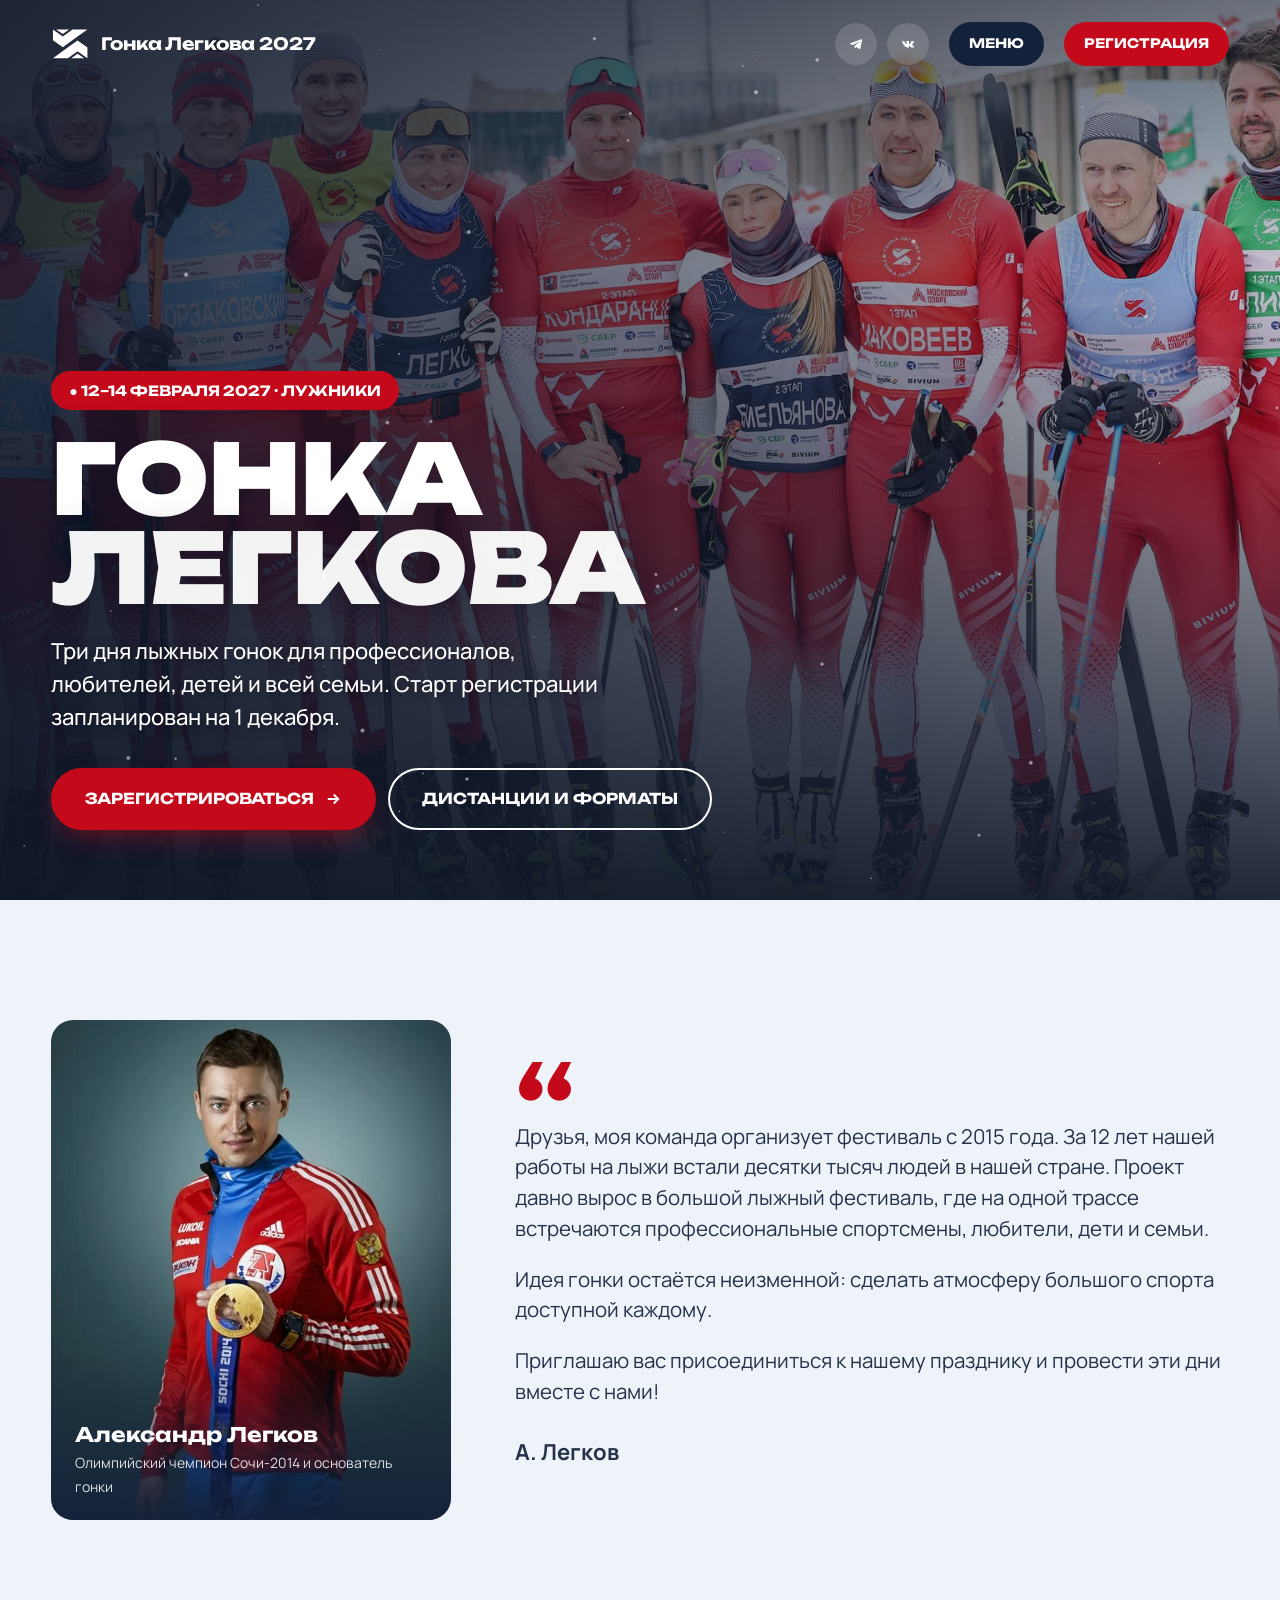
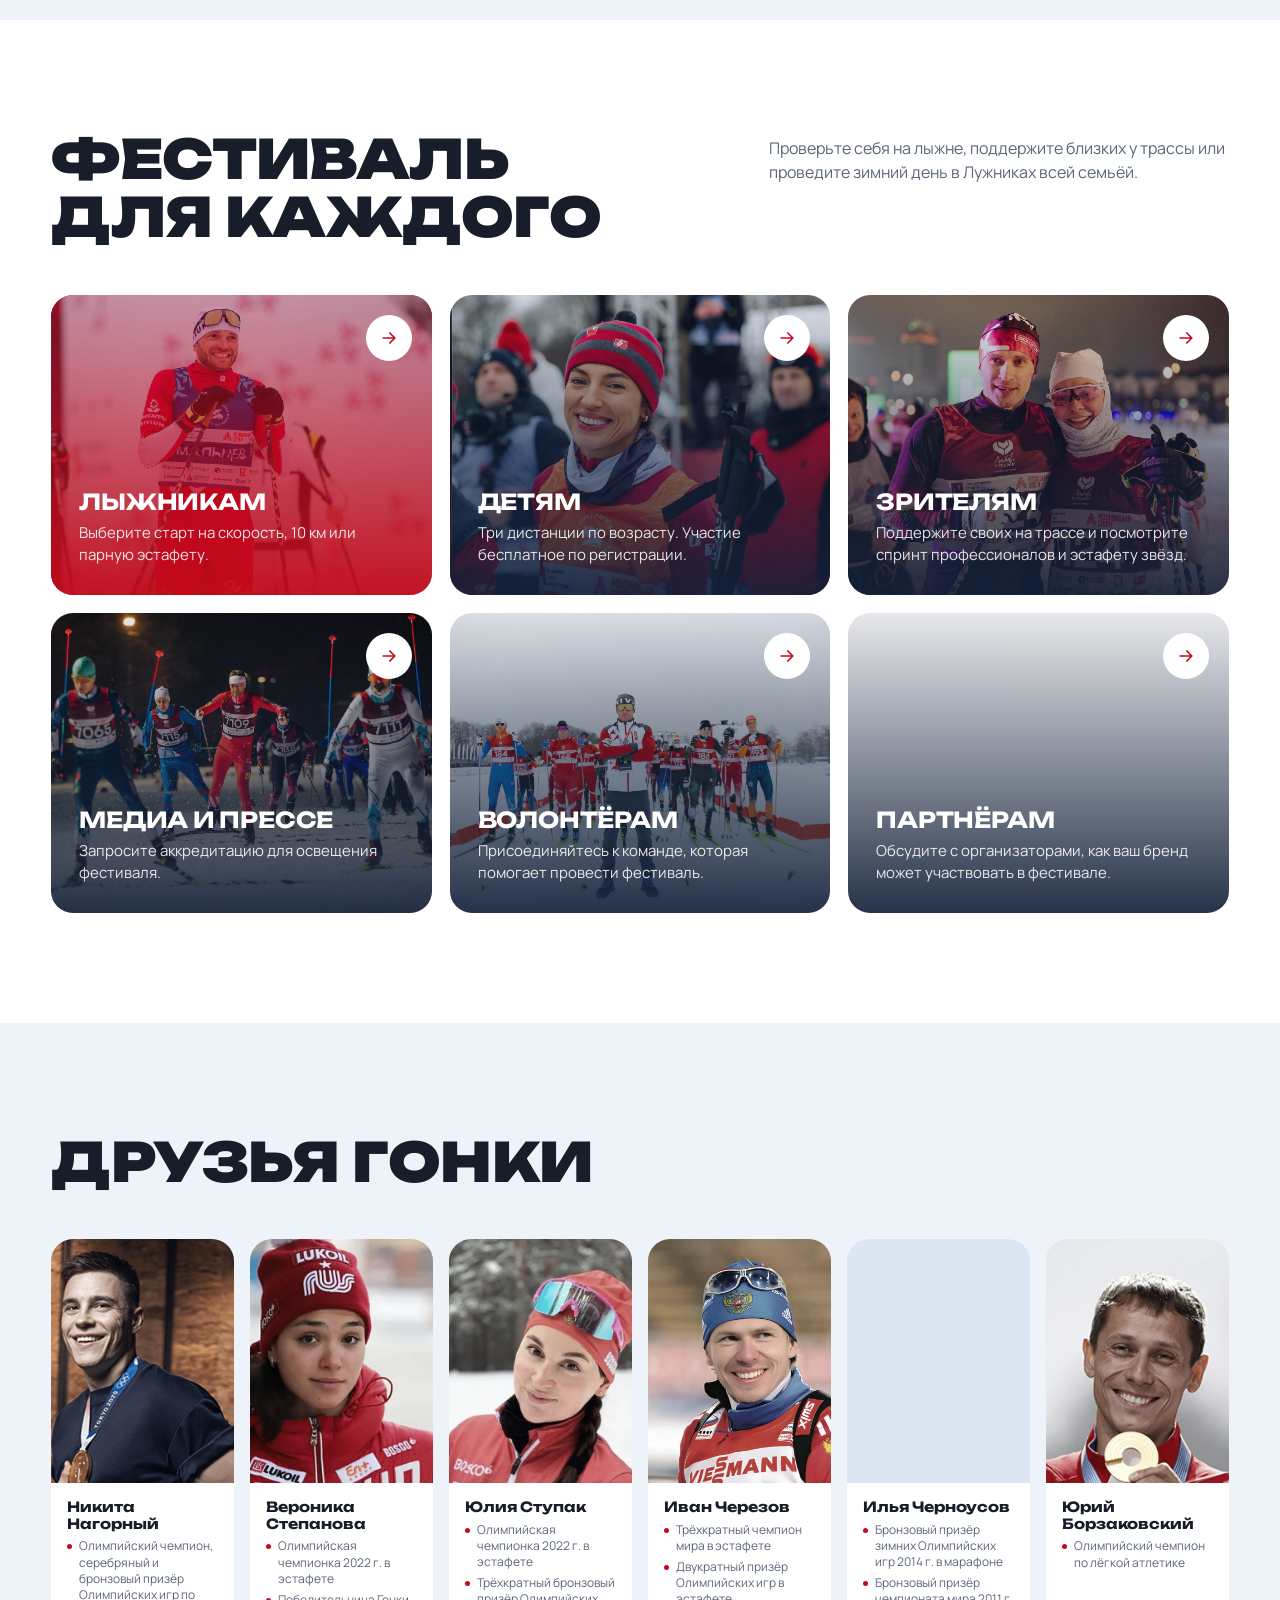
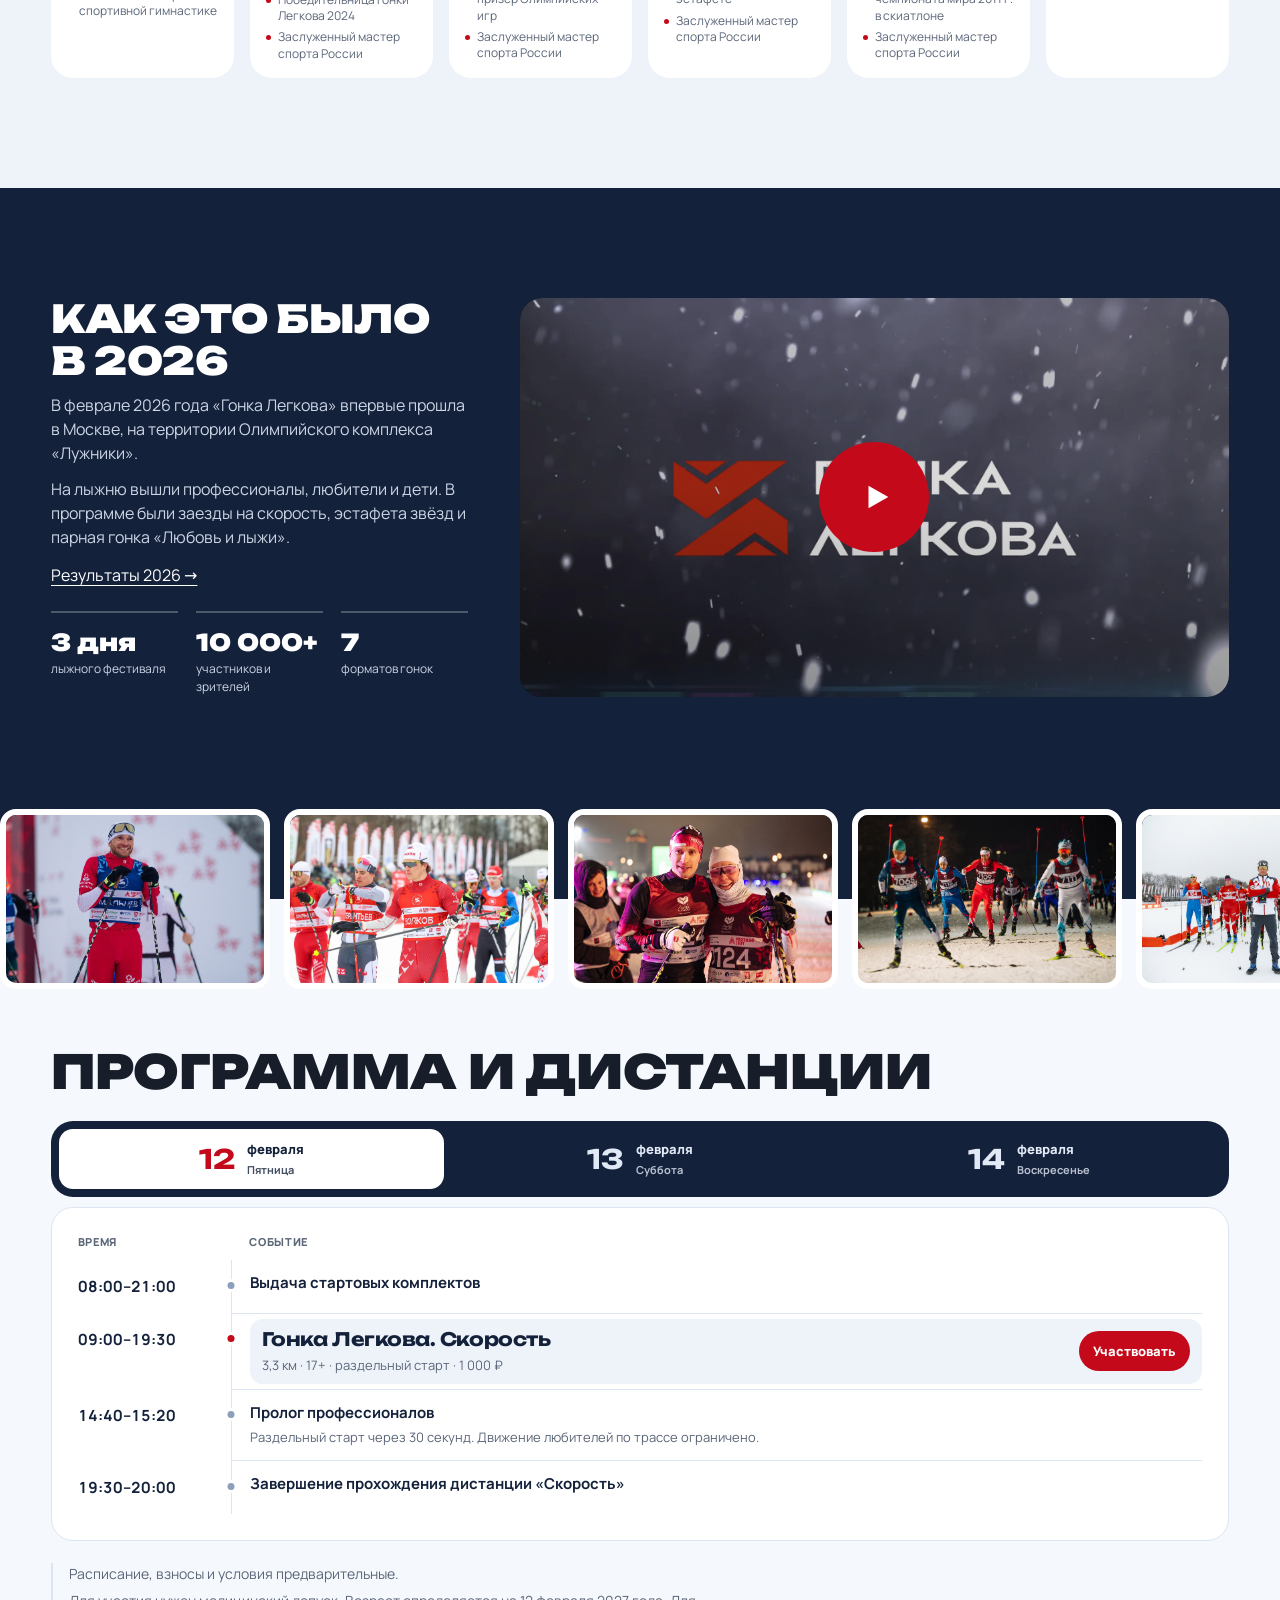
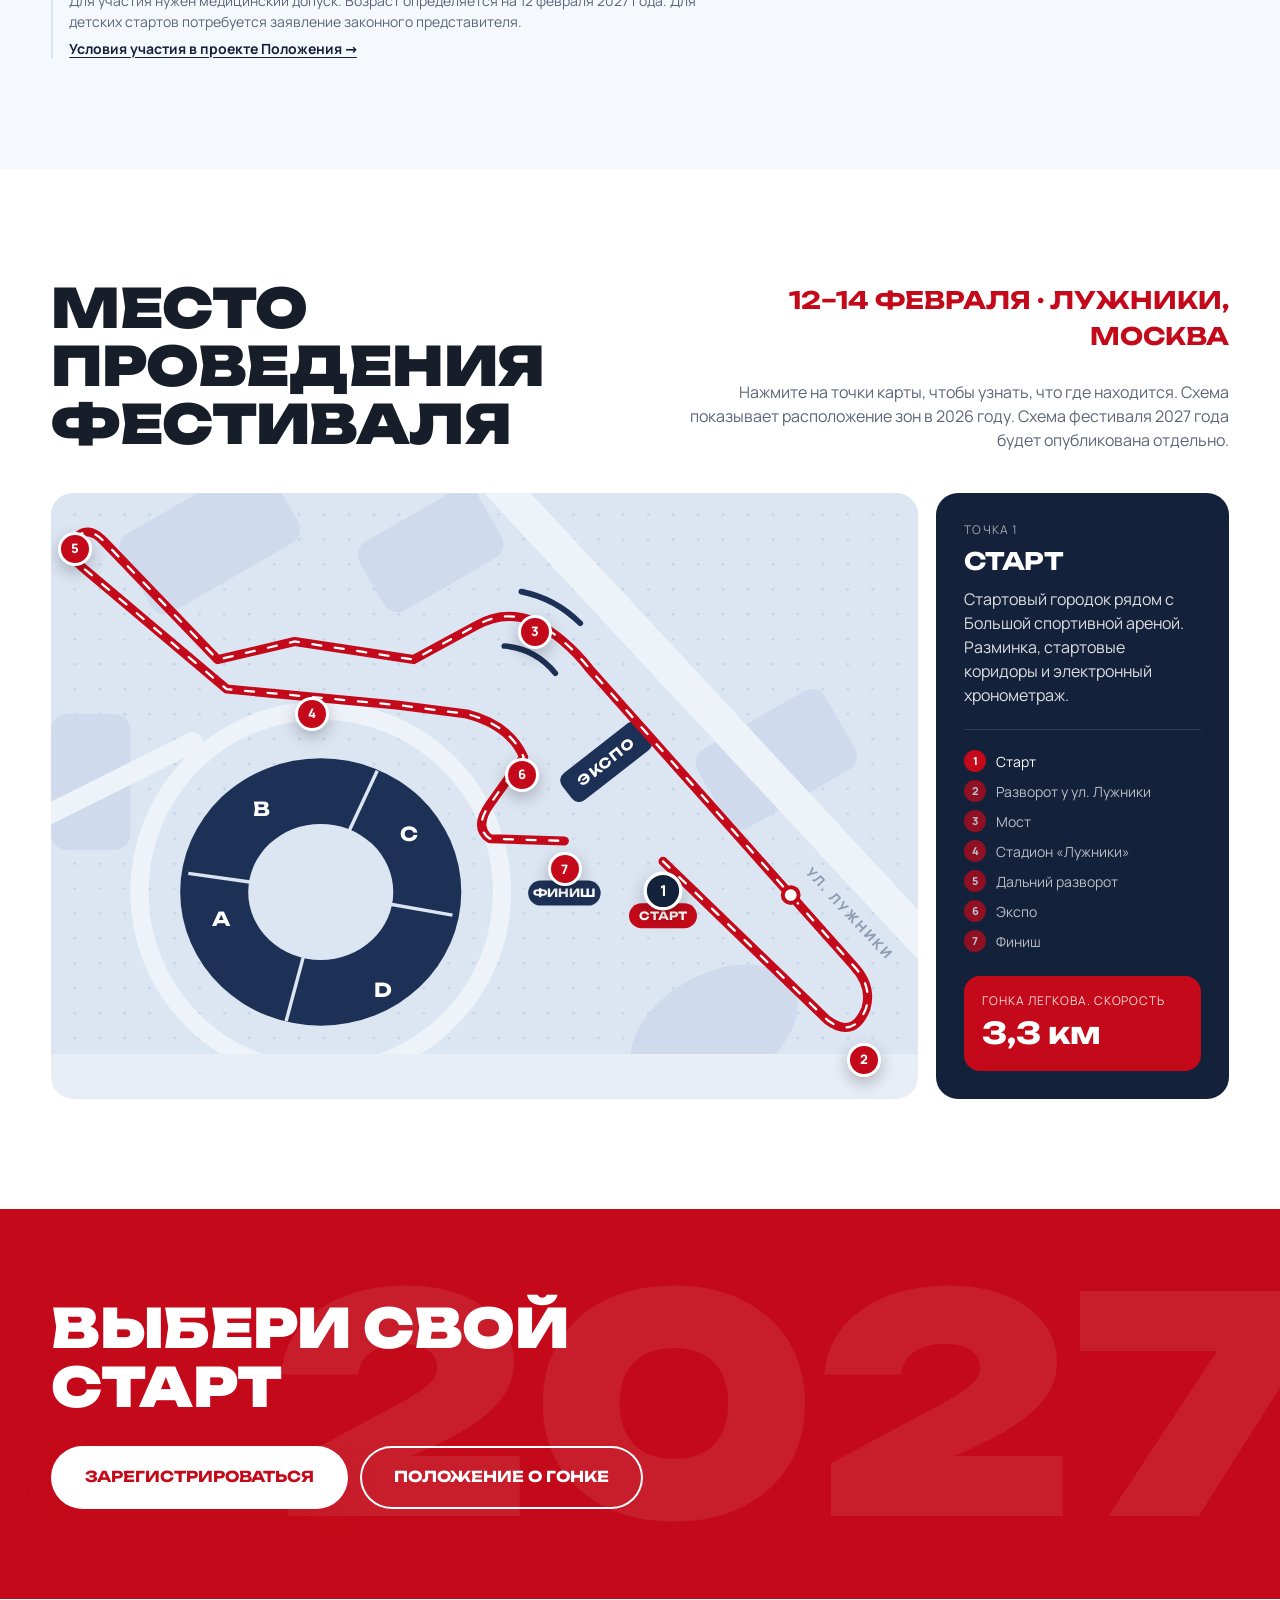
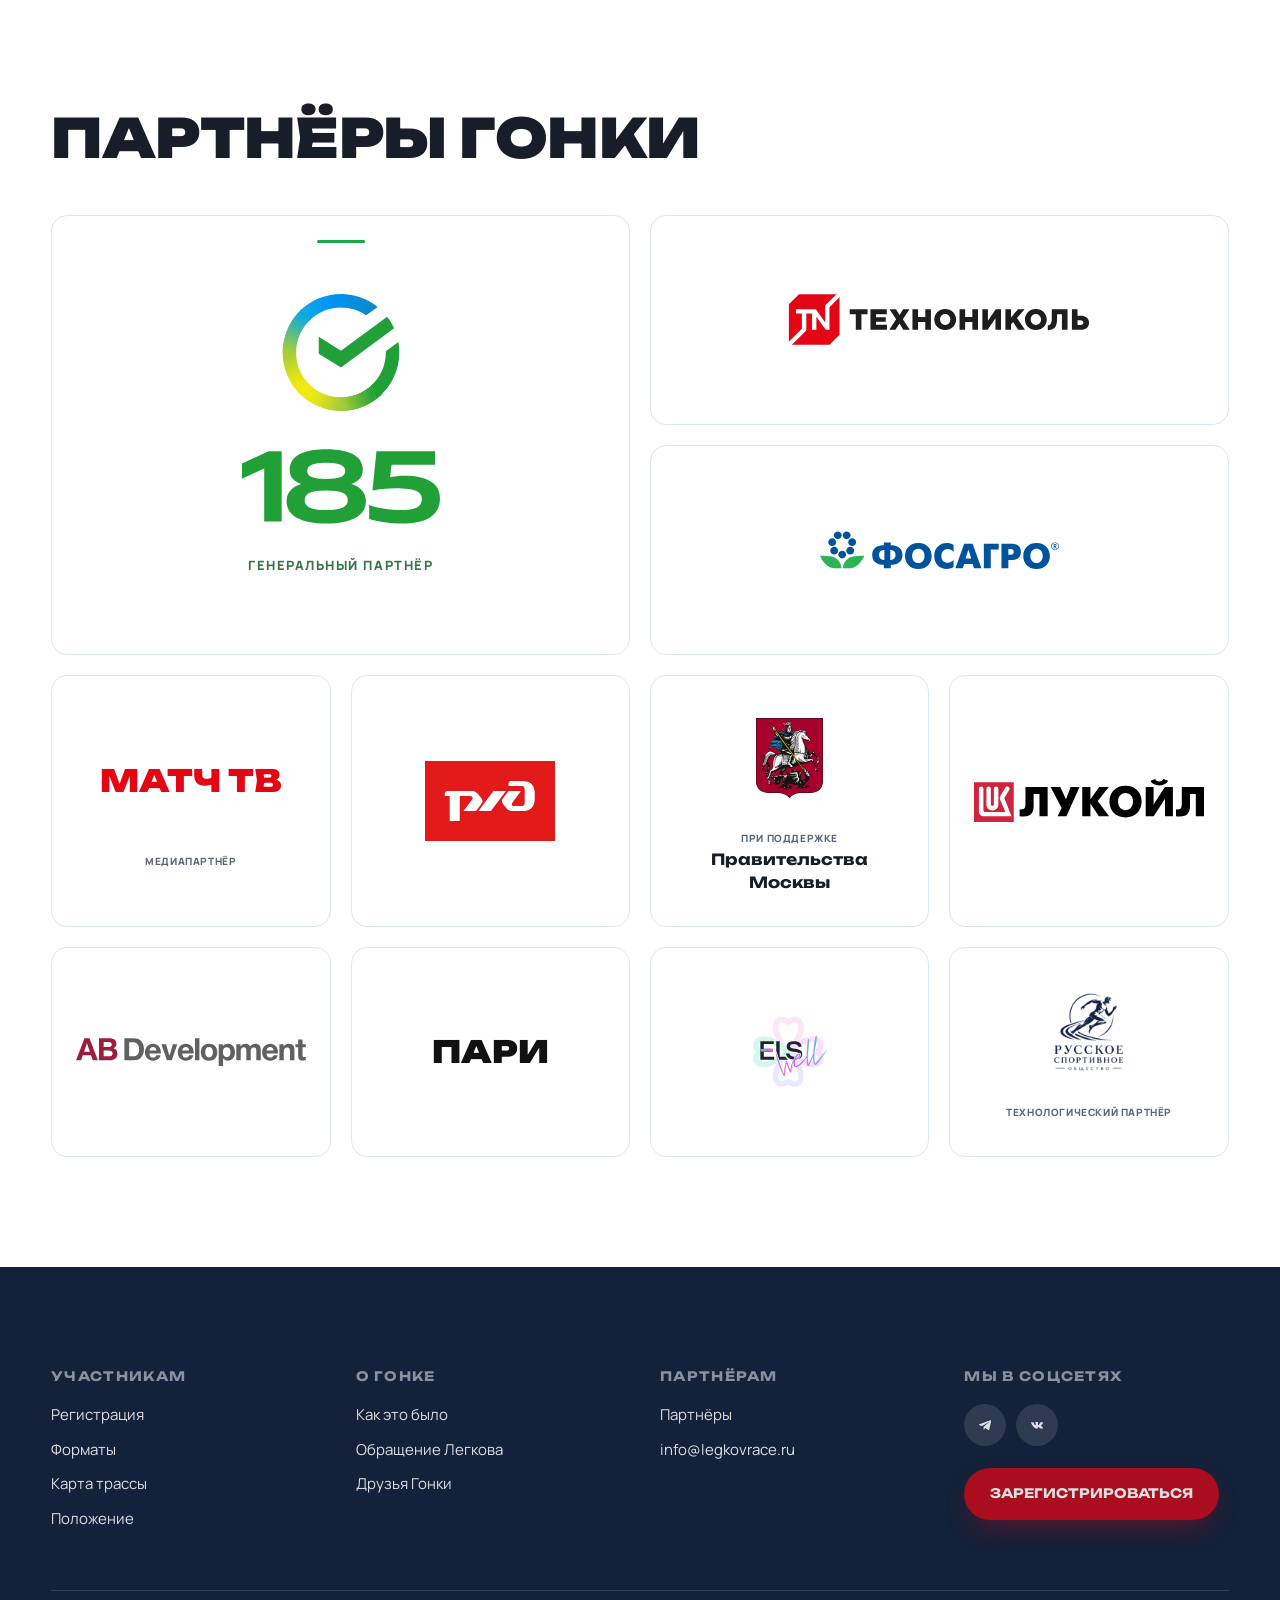
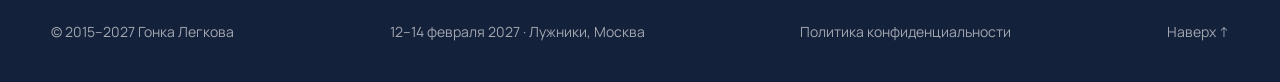
==== commit 3f9a25f9: "Update race site layout, navigation and partner presentation" ====
--- a/index.html
+++ b/index.html
@@ -32,7 +32,7 @@
 {"@type":"SportsEvent","@id":"https://legkovrace.ru/#event","name":"Гонка Легкова 2027","description":"Главный лыжный фестиваль страны: три дня гонок для профессионалов, любителей, детей и всей семьи.","sport":"Лыжные гонки","startDate":"2027-02-12","endDate":"2027-02-14","eventStatus":"https://schema.org/EventScheduled","eventAttendanceMode":"https://schema.org/OfflineEventAttendanceMode","image":["https://legkovrace.ru/img/OpenGraphImage.jpg"],"url":"https://legkovrace.ru/","inLanguage":"ru",
 "location":{"@type":"Place","name":"Олимпийский комплекс «Лужники»","address":{"@type":"PostalAddress","streetAddress":"ул. Лужники, 24","addressLocality":"Москва","postalCode":"119048","addressCountry":"RU"}},
 "organizer":{"@id":"https://legkovrace.ru/#org"},"performer":{"@type":"Person","name":"Александр Легков"},
-"offers":{"@type":"Offer","url":"https://reg.legkovrace.ru/event/GonkaLegkova2027","validFrom":"2026-12-01","priceCurrency":"RUB"}}
+"offers":{"@type":"Offer","url":"https://reg.legkovrace.ru/","validFrom":"2026-12-01","priceCurrency":"RUB"}}
 ]}
 </script>
 <link rel="icon" type="image/svg+xml" href="img/favicon.svg">
@@ -43,7 +43,8 @@
 <style>
 :root{--navy:#14213a;--navy2:#1d3156;--red:#c40a1a;--red2:#e0142a;--ice:#eef3fa;--ice2:#dce6f3;--ink:#171d29;--mut:#5b6678;--w:#fff;--r:22px}
 *{box-sizing:border-box;margin:0;padding:0}
-html{scroll-behavior:auto;scrollbar-color:var(--red) var(--navy)}
+html{scroll-behavior:smooth;scrollbar-color:var(--red) var(--navy)}
+@media(prefers-reduced-motion:reduce){html{scroll-behavior:auto}}
 ::-webkit-scrollbar{width:10px;height:10px}::-webkit-scrollbar-track{background:var(--navy)}::-webkit-scrollbar-thumb{background:var(--red);border-radius:10px;border:2px solid var(--navy)}::-webkit-scrollbar-thumb:hover{background:var(--red2)}
 ::selection{background:var(--red);color:#fff}
 :focus{outline:none}:focus-visible{outline:3px solid var(--red);outline-offset:3px;border-radius:8px}
@@ -65,23 +66,28 @@
 /* Hero navigation scrolls with the page. */
 .hero header{position:absolute;inset:0 0 auto;z-index:20;color:#fff;pointer-events:none}
 header a,header button,header nav{pointer-events:auto}
-header .logo,header .nav-toggle{text-shadow:0 1px 3px #14213a,0 0 9px #14213a}
-header .logo{filter:drop-shadow(0 1px 3px rgba(20,33,58,.75))}
-.nav{display:flex;gap:clamp(12px,1.5vw,28px);font-weight:700;font-size:14px}
-.nav a{color:#fff;white-space:nowrap;text-shadow:0 1px 3px #14213a,0 0 9px #14213a}
+.nav{font-weight:700;font-size:14px}
+.nav a{color:#fff;white-space:nowrap}
 .nav a:hover,.nav a:focus-visible{text-decoration:underline;text-underline-offset:4px}
-.nav-toggle{display:none;background:rgba(20,33,58,.7);color:#fff;border:1px solid rgba(255,255,255,.55);border-radius:100px;padding:10px 14px;font:inherit;font-weight:700}
-.hreg.btn{padding:12px 20px;font-size:13px;white-space:nowrap}
-@media(max-width:1390px){
+.nav-toggle{display:inline-flex;align-items:center;justify-content:center;min-height:44px;background:var(--navy);color:#fff;border:0;border-radius:999px;padding:10px 20px;font-family:Unbounded,sans-serif;font-size:13px;font-weight:700;text-transform:uppercase;cursor:pointer;transition:background .25s}
+@media(hover:hover){.nav-toggle:hover{background:var(--navy2)}}
+.hreg.btn{padding:12px 20px;font-size:13px;white-space:nowrap;cursor:pointer;box-shadow:none;transition:background .25s}
+.hreg.btn:hover{background:var(--red2);transform:none}
  header .hd{justify-content:flex-start}
  header .logo{margin-right:auto}
- .nav-toggle{display:block}
  .nav{display:none;position:absolute;top:100%;right:clamp(16px,4vw,72px);width:min(280px,calc(100vw - 32px));max-height:65vh;overflow:auto;padding:12px;background:var(--navy);border-radius:16px;box-shadow:0 12px 32px rgba(20,33,58,.25)}
  .nav.on{display:grid;gap:0}
  .nav a{padding:10px 12px}
- header .soc{display:none}
-}
-@media(max-width:640px){header .hd{gap:8px}.hreg.btn{padding:10px 14px;font-size:12px}}
+@media(max-width:640px){
+ header .hd{gap:8px}
+ header .soc{gap:4px}
+ header .soc a{width:28px;height:36px;background:transparent}
+ header .soc img{width:20px;height:20px}
+ .nav-toggle,.hreg.btn{min-height:36px;padding:5px 11px}
+ .nav-toggle{font-size:13px}
+ .hreg.btn{font-size:11px}
+}
+@media(max-width:360px){header .hd{gap:4px}.nav-toggle,.hreg.btn{padding-inline:8px}.hreg.btn{font-size:10px}header .logo .mk{height:28px}}
 .hd{display:flex;align-items:center;justify-content:space-between;gap:20px;padding:22px clamp(16px,4vw,72px);max-width:1840px;margin:0 auto}
 .logo{display:flex;align-items:center;gap:12px}
 .logo .mk{height:34px;width:auto;filter:brightness(0) invert(1)}.logo span{font-weight:700;font-size:17px}
@@ -92,7 +98,7 @@
 
 /* hero */
 .hero{position:relative;min-height:100svh;min-height:100lvh;color:#fff;display:flex;align-items:flex-end;overflow:hidden;background:var(--navy)}
-.hero>img{position:absolute;inset:0;width:100%;height:100%;object-fit:cover;transform:scale(1.08);animation:kb 18s ease-out forwards}
+.hero>img{position:absolute;inset:0;width:100%;height:100%;object-fit:cover;object-position:center top;transform-origin:center top;transform:scale(1.08);animation:kb 18s ease-out forwards}
 @keyframes kb{to{transform:scale(1)}}
 .hero:after{content:"";position:absolute;inset:0;background:linear-gradient(90deg,rgba(14,22,40,.88) 0%,rgba(14,22,40,.6) 45%,rgba(14,22,40,.2) 100%),linear-gradient(180deg,rgba(14,22,40,.5) 0%,transparent 30%,rgba(14,22,40,.9) 100%)}
 .hero .wrap{position:relative;z-index:2;padding-bottom:70px;padding-top:140px;width:100%}
@@ -128,6 +134,7 @@
 .card:hover{transform:translateY(-4px)}
 
 .card .ar{position:absolute;top:20px;right:20px;width:46px;height:46px;border-radius:50%;background:#fff;color:var(--red);display:grid;place-items:center;transition:.3s}
+.card .ar svg{display:block;width:20px;height:20px}
 .card:hover .ar{background:var(--red);color:#fff;transform:rotate(-45deg)}
 .card h3{font-size:22px;font-weight:700;text-transform:uppercase;margin-bottom:8px}
 .card p{opacity:.88;font-size:15px}
@@ -156,7 +163,7 @@
 .vid .play{position:absolute;inset:0;margin:auto;width:110px;height:110px;border-radius:50%;background:var(--red);display:grid;place-items:center;box-shadow:0 0 0 0 rgba(196,10,26,.6);animation:pulse 2s infinite}
 @keyframes pulse{70%{box-shadow:0 0 0 30px rgba(196,10,26,0)}100%{box-shadow:0 0 0 0 rgba(196,10,26,0)}}
 .vid .play svg{width:34px;margin-left:6px}
-.strip img{box-shadow:none;border:6px solid #fff;transition:transform .4s}.strip img:hover{transform:scale(1.05);z-index:2;position:relative}.strip{display:flex;gap:14px;margin-top:0;animation:mq 50s linear infinite;width:max-content}
+.strip img{box-shadow:none;border:6px solid #fff;cursor:default}.strip{display:flex;gap:14px;margin-top:0;animation:mq 50s linear infinite;width:max-content}
 .strip img{height:180px;width:270px;object-fit:cover;border-radius:16px}
 @keyframes mq{to{transform:translateX(-50%)}}
 
@@ -204,26 +211,35 @@
 .reg:before{content:"2027";position:absolute;right:-30px;top:50%;transform:translateY(-50%);font-family:Unbounded;font-weight:900;font-size:300px;opacity:.08;line-height:1}
 
 /* partners */
-.partner-grid{display:grid;grid-template-columns:repeat(3,minmax(0,1fr));grid-auto-rows:1fr;gap:clamp(10px,1.5vw,24px);margin-top:24px}
-.pc .lg{display:flex;align-items:center;width:100%;height:64px}
-.pc .lg img{display:block;max-width:min(100%,220px);max-height:56px;width:auto;height:auto}
+.partner-lead{position:relative;display:flex;flex-direction:column;align-items:center;justify-content:center;gap:32px;grid-column:1/3;grid-row:1/3;min-width:0;min-height:440px;padding:48px clamp(24px,4vw,56px);border-radius:16px;background:#fff;text-align:center;transition:box-shadow .3s ease}
+.partner-lead::before{content:"";position:absolute;top:24px;left:50%;width:48px;height:3px;border-radius:3px;background:#1aa64b;transform:translateX(-50%)}
+.partner-lead .pr{order:2;max-width:100%;margin:0;font-size:clamp(10px,1vw,13px);line-height:1.5;letter-spacing:.12em;text-transform:uppercase;color:#38754a}
+.partner-lead img{width:auto;max-width:100%;height:230px;object-fit:contain}
+.partner-lead img,.pc .lg{transition:transform .3s ease}
+@media(hover:hover){.partner-lead:hover,.pc:hover{box-shadow:inset 0 0 0 2px #c6d3e7}.partner-lead:hover img,.pc:hover .lg{transform:translateY(-5px)}}
+.partner-grid{display:grid;grid-template-columns:repeat(4,minmax(0,1fr));gap:20px}
+.partner-lead,.pc{border:1px solid var(--ice2)}
+.partner-grid>.pc:nth-child(2){grid-column:3/5;grid-row:1}
+.partner-grid>.pc:nth-child(3){grid-column:3/5;grid-row:2}
+.partner-grid>.pc:nth-child(2) img,.partner-grid>.pc:nth-child(3) img{max-width:min(100%,320px);max-height:100px}
+.pc .lg{display:flex;align-items:center;justify-content:center;width:100%;height:100px}
+.pc .lg img{display:block;max-width:min(100%,240px);max-height:80px;width:auto;height:auto}
 .pc .lg .rso{filter:brightness(0) saturate(100%) invert(12%) sepia(40%) saturate(1800%) hue-rotate(200deg) brightness(.9)}
-.pc .tl{font-size:clamp(16px,1.8vw,26px)}
+.pc .tl{font-size:clamp(18px,2.4vw,32px)}
 .tl{font-family:Unbounded;font-weight:900;font-size:30px}
 .fdoc{margin-top:14px;display:flex;gap:18px;flex-wrap:wrap;font-size:14px}.fdoc a{color:inherit;opacity:.75}.fdoc a:hover{opacity:1}
-.pt{padding:110px 0}
+.pt{padding:110px 0;background:#fff}.pt .hrow{justify-content:flex-start}
 .logos{display:grid;grid-template-columns:repeat(2,1fr);gap:28px;margin-top:48px}
-.pc{display:flex;flex-direction:column;align-items:flex-start;gap:14px;min-width:0;padding:clamp(12px,1.7vw,26px);border:1.5px solid var(--ice2);border-radius:var(--r);background:#fff;transition:.3s}
-a.pc:hover{border-color:var(--navy);transform:translateY(-3px);box-shadow:0 20px 40px -24px rgba(20,33,58,.35)}
+.pc{display:flex;flex-direction:column;align-items:center;justify-content:center;gap:16px;min-width:0;min-height:210px;padding:32px 24px;border-radius:16px;background:#fff;text-align:center;transition:box-shadow .3s ease}
 .pl{flex:none;width:120px;height:120px;border-radius:18px;background:var(--ice);display:grid;place-items:center;font-family:Unbounded;font-weight:900;font-size:17px;text-align:center}
 .pl img{height:96px;width:auto;filter:brightness(0) saturate(100%) invert(12%) sepia(40%) saturate(1800%) hue-rotate(200deg) brightness(.9)}
 .pr{display:inline-block;font-size:11px;font-weight:800;text-transform:uppercase;letter-spacing:.1em;color:var(--red);margin-bottom:6px}
-.pc b{display:block;font-family:Unbounded;font-size:clamp(14px,1.5vw,20px);overflow-wrap:anywhere}
+.pc b{display:block;font-family:Unbounded;font-size:clamp(12px,1.2vw,16px);overflow-wrap:anywhere}.pc .pr{margin:0;font-size:10px;letter-spacing:.06em;color:var(--mut)}
 .pc p{color:var(--mut);font-size:15px;line-height:1.45}
-@media(hover:none){.card:hover img,.am:hover img,.vid:hover img,.strip img:hover{transform:none!important}.card:hover,.am:hover,.pc:hover{transform:none!important}}
+@media(hover:none){.card:hover img,.am:hover img,.vid:hover img{transform:none!important}.card:hover,.am:hover,.pc:hover{transform:none!important}}
 @media(max-width:640px){.hero>img{animation:none;transform:none}.hero{min-height:100svh!important;height:100svh}.hero .wrap{padding-bottom:max(28px,env(safe-area-inset-bottom))!important;padding-top:110px}.hero .sub{margin:16px 0 22px}.soc a{backdrop-filter:none}.strip{will-change:transform}
 .logos{grid-template-columns:minmax(0,1fr)!important}.pl{width:80px;height:80px;font-size:12px}.pl img{height:64px}}
-.pg,.jn{padding:110px 0}
+.pg{padding:110px 0}
 .pg{background:#f5f8fc}
 .past+.pg{padding-top:148px}
 .pg-heading{margin-bottom:24px}
@@ -285,25 +301,18 @@
  .prow.entry .event{padding:9px}
  .prow .event .btn{min-height:44px;padding-inline:11px}
 }
-.jc{position:relative;display:flex;flex-direction:column;padding:32px;border-radius:var(--r);border:1.5px solid var(--ice2);background:#fff;overflow:hidden}
-.jc p{color:var(--mut);line-height:1.5}
-.jv{min-height:520px;border:0;color:#fff;justify-content:flex-end}
-.jv img{position:absolute;inset:0;width:100%;height:100%;object-fit:cover}
-.jv:after{content:"";position:absolute;inset:0;background:linear-gradient(180deg,rgba(20,33,58,.12),rgba(20,33,58,.9))}
-.jv .jt{position:relative;z-index:1;max-width:640px}
-.jv p{color:#fff;margin-top:14px}
-.jv a{text-decoration:underline;text-underline-offset:3px}
-.pmos{display:flex;align-items:center;gap:24px;margin-top:40px;padding:22px 28px;border-radius:var(--r);background:var(--ice2)}
-.pmos .tl{color:#c8102e}
-@media(max-width:1000px){.jv{min-height:420px}}
 @media(max-width:640px){
- .pg,.jn{padding:68px 0}
+ .pg{padding:68px 0}
  .past+.pg{padding-top:104px}
- .jc{padding:20px}
- .partner-grid{grid-template-columns:repeat(2,minmax(0,1fr))}
- .pc{gap:10px}
- .pc .lg{height:50px}
- .pc .lg img{max-height:46px}
+ .partner-grid{grid-template-columns:repeat(2,minmax(0,1fr));gap:12px}
+ .partner-lead{grid-column:1/-1;grid-row:auto;min-height:260px;gap:20px;padding:28px 20px}
+ .partner-grid>.pc:nth-child(2),.partner-grid>.pc:nth-child(3){grid-column:auto;grid-row:auto}
+ .partner-grid>.pc:nth-child(2) img,.partner-grid>.pc:nth-child(3) img{max-width:100%;max-height:64px}
+ .partner-lead img{height:150px}
+ .partner-lead .pr{font-size:10px}
+ .pc{min-height:170px;padding:20px 12px;gap:12px}
+ .pc .lg{height:80px}
+ .pc .lg img{max-height:64px}
  header .uf{display:none}
 }
 
@@ -354,13 +363,13 @@
 <header id="top">
  <div class="hd">
   <a href="#top" class="logo" aria-label="Гонка Легкова 2027 — наверх"><img src="img/mark.svg" alt="" class="mk"><span class="uf">Гонка Легкова 2027</span></a>
-  <button class="nav-toggle" type="button" aria-expanded="false" aria-controls="site-nav">Меню</button>
-  <nav class="nav" id="site-nav" aria-label="Разделы"><a href="#letter">О гонке</a><a href="#aud">Фестиваль</a><a href="#friends">Друзья</a><a href="#past">2026</a><a href="#program">Программа</a><a href="#map-sec">Трасса</a><a href="#volunteers">Волонтёрам</a><a href="#partners">Партнёры</a></nav>
   <div class="soc">
    <a href="https://t.me/" target="_blank" rel="noopener noreferrer" aria-label="Telegram"><img src="img/tg.svg" alt=""></a>
    <a href="https://vk.com/" target="_blank" rel="noopener noreferrer" aria-label="ВКонтакте"><img src="img/vk.svg" alt=""></a>
   </div>
-  <a class="btn hreg" href="https://reg.legkovrace.ru/event/GonkaLegkova2027" target="_blank" rel="noopener">Регистрация</a>
+  <button class="nav-toggle" type="button" aria-expanded="false" aria-controls="site-nav">Меню</button>
+  <nav class="nav" id="site-nav" aria-label="Разделы"><a href="#letter">О гонке</a><a href="#aud">Фестиваль</a><a href="#friends">Друзья Гонки</a><a href="#past">2026</a><a href="#program">Программа</a><a href="#map-sec">Трасса</a><a href="#partners">Партнёры</a></nav>
+  <a class="btn hreg" href="https://reg.legkovrace.ru/" target="_blank" rel="noopener">Регистрация</a>
  </div>
 </header>
 
@@ -371,7 +380,7 @@
   <h1>Гонка<br><span>Легкова</span></h1>
   <p class="sub">Три дня лыжных гонок для профессионалов, любителей, детей и всей семьи. Старт регистрации запланирован на 1 декабря.</p>
   <div class="hero-row">
-   <a class="btn" href="https://reg.legkovrace.ru/event/GonkaLegkova2027" target="_blank" rel="noopener">Зарегистрироваться <svg viewBox="0 0 24 24" fill="none" stroke="currentColor" stroke-width="2.5" aria-hidden="true"><path d="M5 12h14M13 6l6 6-6 6"/></svg></a>
+   <a class="btn" href="https://reg.legkovrace.ru/" target="_blank" rel="noopener">Зарегистрироваться <svg viewBox="0 0 24 24" fill="none" stroke="currentColor" stroke-width="2.5" aria-hidden="true"><path d="M5 12h14M13 6l6 6-6 6"/></svg></a>
      <a class="btn" href="#program" style="background:transparent;color:#fff;box-shadow:inset 0 0 0 2px #fff">Дистанции и форматы</a>
   </div>
  </div>
@@ -397,12 +406,12 @@
  <div class="wrap">
   <div class="hrow rv"><h2>Фестиваль<br>для каждого</h2><p>Проверьте себя на лыжне, поддержите близких у трассы или проведите зимний день в Лужниках всей семьёй.</p></div>
   <div class="grid6">
-   <a class="card hl rv" href="#program"><img src="img/img-02.jpg" alt="" loading="lazy" decoding="async"><span class="ar" aria-hidden="true">→</span><h3>Лыжникам</h3><p>Выберите старт на скорость, 10 км или парную эстафету.</p></a>
-   <a class="card rv" href="#day-14"><img src="img/img-08.jpg" alt="" loading="lazy" decoding="async"><span class="ar" aria-hidden="true">→</span><h3>Детям</h3><p>Три дистанции по возрасту. Участие бесплатное по регистрации.</p></a>
-   <a class="card rv" href="#map-sec"><img src="img/img-04.jpg" alt="" loading="lazy" decoding="async"><span class="ar" aria-hidden="true">→</span><h3>Зрителям</h3><p>Поддержите своих на трассе и посмотрите спринт профессионалов и эстафету звёзд.</p></a>
-   <a class="card rv" href="mailto:info@legkovrace.ru?subject=Аккредитация%20СМИ%20на%20Гонке%20Легкова%202027"><img src="img/img-05.jpg" alt="" loading="lazy" decoding="async"><span class="ar" aria-hidden="true">→</span><h3>Медиа и прессе</h3><p>Запросите аккредитацию для освещения фестиваля.</p></a>
-   <a class="card rv" href="#volunteers"><img src="img/img-06.jpg" alt="" loading="lazy" decoding="async"><span class="ar" aria-hidden="true">→</span><h3>Волонтёрам</h3><p>Присоединяйтесь к команде, которая помогает провести фестиваль.</p></a>
-   <a class="card rv" href="mailto:info@legkovrace.ru?subject=Партнёрство%20на%20Гонке%20Легкова%202027"><img src="img/img-07.jpg" alt="" loading="lazy" decoding="async"><span class="ar" aria-hidden="true">→</span><h3>Партнёрам</h3><p>Обсудите с организаторами, как ваш бренд может участвовать в фестивале.</p></a>
+   <a class="card hl rv" href="#program"><img src="img/img-02.jpg" alt="" loading="lazy" decoding="async"><span class="ar" aria-hidden="true"><svg viewBox="0 0 24 24" fill="none" stroke="currentColor" stroke-width="2" stroke-linecap="round" stroke-linejoin="round"><path d="M5 12h14m-6-6 6 6-6 6"/></svg></span><h3>Лыжникам</h3><p>Выберите старт на скорость, 10 км или парную эстафету.</p></a>
+   <a class="card rv" href="#day-14"><img src="img/img-08.jpg" alt="" loading="lazy" decoding="async"><span class="ar" aria-hidden="true"><svg viewBox="0 0 24 24" fill="none" stroke="currentColor" stroke-width="2" stroke-linecap="round" stroke-linejoin="round"><path d="M5 12h14m-6-6 6 6-6 6"/></svg></span><h3>Детям</h3><p>Три дистанции по возрасту. Участие бесплатное по регистрации.</p></a>
+   <a class="card rv" href="#map-sec"><img src="img/img-04.jpg" alt="" loading="lazy" decoding="async"><span class="ar" aria-hidden="true"><svg viewBox="0 0 24 24" fill="none" stroke="currentColor" stroke-width="2" stroke-linecap="round" stroke-linejoin="round"><path d="M5 12h14m-6-6 6 6-6 6"/></svg></span><h3>Зрителям</h3><p>Поддержите своих на трассе и посмотрите спринт профессионалов и эстафету звёзд.</p></a>
+   <a class="card rv" href="https://reg.legkovrace.ru/" target="_blank" rel="noopener"><img src="img/img-05.jpg" alt="" loading="lazy" decoding="async"><span class="ar" aria-hidden="true"><svg viewBox="0 0 24 24" fill="none" stroke="currentColor" stroke-width="2" stroke-linecap="round" stroke-linejoin="round"><path d="M5 12h14m-6-6 6 6-6 6"/></svg></span><h3>Медиа и прессе</h3><p>Запросите аккредитацию для освещения фестиваля.</p></a>
+   <a class="card rv" href="https://reg.legkovrace.ru/" target="_blank" rel="noopener"><img src="img/img-06.jpg" alt="" loading="lazy" decoding="async"><span class="ar" aria-hidden="true"><svg viewBox="0 0 24 24" fill="none" stroke="currentColor" stroke-width="2" stroke-linecap="round" stroke-linejoin="round"><path d="M5 12h14m-6-6 6 6-6 6"/></svg></span><h3>Волонтёрам</h3><p>Присоединяйтесь к команде, которая помогает провести фестиваль.</p></a>
+   <a class="card rv" href="https://reg.legkovrace.ru/" target="_blank" rel="noopener"><img src="img/img-07.jpg" alt="" loading="lazy" decoding="async"><span class="ar" aria-hidden="true"><svg viewBox="0 0 24 24" fill="none" stroke="currentColor" stroke-width="2" stroke-linecap="round" stroke-linejoin="round"><path d="M5 12h14m-6-6 6 6-6 6"/></svg></span><h3>Партнёрам</h3><p>Обсудите с организаторами, как ваш бренд может участвовать в фестивале.</p></a>
   </div>
  </div>
 </section>
@@ -453,7 +462,7 @@
       </tr>
       <tr class="prow entry">
        <th scope="row" class="ptime">09:00–19:30</th>
-       <td><div class="event"><div><b>Гонка Легкова. Скорость</b><span>3,3 км · 17+ · раздельный старт · 1 000 ₽</span></div><a class="btn" href="https://reg.legkovrace.ru/event/GonkaLegkova2027" target="_blank" rel="noopener" aria-label="Регистрация: Гонка Легкова. Скорость, 09:00–19:30">Участвовать</a></div></td>
+       <td><div class="event"><div><b>Гонка Легкова. Скорость</b><span>3,3 км · 17+ · раздельный старт · 1 000 ₽</span></div><a class="btn" href="https://reg.legkovrace.ru/" target="_blank" rel="noopener" aria-label="Регистрация: Гонка Легкова. Скорость, 09:00–19:30">Участвовать</a></div></td>
       </tr>
       <tr class="prow">
        <th scope="row" class="ptime">14:40–15:20</th>
@@ -477,11 +486,11 @@
       </tr>
       <tr class="prow entry">
        <th scope="row" class="ptime">09:30–17:15</th>
-       <td><div class="event"><div><b>Гонка Легкова. Любители</b><span>10 км · 17+ · старт волнами · 2 500–3 500 ₽ в зависимости от слота. Контрольное время 1 ч 10 мин.</span></div><a class="btn" href="https://reg.legkovrace.ru/event/GonkaLegkova2027" target="_blank" rel="noopener" aria-label="Регистрация: Гонка Легкова. Любители, 09:30–17:15">Участвовать</a></div></td>
+       <td><div class="event"><div><b>Гонка Легкова. Любители</b><span>10 км · 17+ · старт волнами · 2 500–3 500 ₽ в зависимости от слота. Контрольное время 1 ч 10 мин.</span></div><a class="btn" href="https://reg.legkovrace.ru/" target="_blank" rel="noopener" aria-label="Регистрация: Гонка Легкова. Любители, 09:30–17:15">Участвовать</a></div></td>
       </tr>
       <tr class="prow love entry">
        <th scope="row" class="ptime">17:30</th>
-       <td><div class="event"><div><b>Любовь и Лыжи</b><span>Парная эстафета · 17+ · один мужчина и одна женщина · 2 500 ₽ за команду. Длина этапа уточняется.</span></div><a class="btn" href="https://reg.legkovrace.ru/event/GonkaLegkova2027" target="_blank" rel="noopener" aria-label="Регистрация: Любовь и Лыжи, 17:30">Участвовать</a></div></td>
+       <td><div class="event"><div><b>Любовь и Лыжи</b><span>Парная эстафета · 17+ · один мужчина и одна женщина · 2 500 ₽ за команду. Длина этапа уточняется.</span></div><a class="btn" href="https://reg.legkovrace.ru/" target="_blank" rel="noopener" aria-label="Регистрация: Любовь и Лыжи, 17:30">Участвовать</a></div></td>
       </tr>
       </tbody>
      </table>
@@ -497,15 +506,15 @@
       </tr>
       <tr class="prow entry">
        <th scope="row" class="ptime">09:00</th>
-       <td><div class="event"><div><b>Гонка Легкова. Дети</b><span>3,3 км · 11–16 лет · бесплатно</span></div><a class="btn" href="https://reg.legkovrace.ru/event/GonkaLegkova2027" target="_blank" rel="noopener" aria-label="Регистрация: Гонка Легкова. Дети, 09:00">Участвовать</a></div></td>
+       <td><div class="event"><div><b>Гонка Легкова. Дети</b><span>3,3 км · 11–16 лет · бесплатно</span></div><a class="btn" href="https://reg.legkovrace.ru/" target="_blank" rel="noopener" aria-label="Регистрация: Гонка Легкова. Дети, 09:00">Участвовать</a></div></td>
       </tr>
       <tr class="prow entry">
        <th scope="row" class="ptime">10:00</th>
-       <td><div class="event"><div><b>Гонка Легкова. Дети</b><span>1 км · 7–10 лет · бесплатно</span></div><a class="btn" href="https://reg.legkovrace.ru/event/GonkaLegkova2027" target="_blank" rel="noopener" aria-label="Регистрация: Гонка Легкова. Дети, 10:00">Участвовать</a></div></td>
+       <td><div class="event"><div><b>Гонка Легкова. Дети</b><span>1 км · 7–10 лет · бесплатно</span></div><a class="btn" href="https://reg.legkovrace.ru/" target="_blank" rel="noopener" aria-label="Регистрация: Гонка Легкова. Дети, 10:00">Участвовать</a></div></td>
       </tr>
       <tr class="prow entry">
        <th scope="row" class="ptime">10:30</th>
-       <td><div class="event"><div><b>Гонка Легкова. Дети</b><span>300 м · до 6 лет включительно · бесплатно</span></div><a class="btn" href="https://reg.legkovrace.ru/event/GonkaLegkova2027" target="_blank" rel="noopener" aria-label="Регистрация: Гонка Легкова. Дети, 10:30">Участвовать</a></div></td>
+       <td><div class="event"><div><b>Гонка Легкова. Дети</b><span>300 м · до 6 лет включительно · бесплатно</span></div><a class="btn" href="https://reg.legkovrace.ru/" target="_blank" rel="noopener" aria-label="Регистрация: Гонка Легкова. Дети, 10:30">Участвовать</a></div></td>
       </tr>
       <tr class="prow">
        <th scope="row" class="ptime">12:00</th>
@@ -545,10 +554,10 @@
 <g fill="#fff" font-family="Unbounded" font-weight="700" font-size="17" text-anchor="middle" dominant-baseline="middle"><text x="-52" y="-72">B</text><text x="78" y="-50">C</text><text x="-88" y="25">A</text><text x="55" y="88">D</text></g></g>
 <g transform="translate(515 462) rotate(-38)"><rect x="-44" y="-15" width="88" height="30" rx="8" fill="#1d3156"/><text y="1" text-anchor="middle" dominant-baseline="middle" fill="#fff" font-family="Unbounded" font-weight="700" font-size="12" letter-spacing="1">ЭКСПО</text></g>
 <g stroke="#1d3156" stroke-width="5" fill="none" stroke-linecap="round"><path d="M440 312 Q470 318 492 340"/><path d="M425 360 Q452 362 470 384"/></g>
-<path id="route" d="M537 523 L710 690 Q733 707 744 680 Q750 660 733 642 L500 380 Q478 352 450 338 Q425 328 400 342 L345 372 L240 356 L172 372 L72 268 Q57 252 46 266 Q38 278 52 290 L180 398 L330 412 L392 420 Q430 430 442 458 L412 500 Q398 520 412 530 L505 533" fill="none" stroke="#c40a1a" stroke-width="8" stroke-linejoin="round" stroke-linecap="round"/>
-<path d="M537 523 L710 690 Q733 707 744 680 Q750 660 733 642 L500 380 Q478 352 450 338 Q425 328 400 342 L345 372 L240 356 L172 372 L72 268 Q57 252 46 266 Q38 278 52 290 L180 398 L330 412 L392 420 Q430 430 442 458 L412 500 Q398 520 412 530 L505 533" fill="none" stroke="#fff" stroke-width="2" stroke-dasharray="8 12" stroke-linecap="round" class="flow"/>
+<path id="route" d="M565 550 L710 690 Q733 707 744 680 Q750 660 733 642 L500 380 Q478 352 450 338 Q425 328 400 342 L345 372 L240 356 L172 372 L72 268 Q57 252 46 266 Q38 278 52 290 L180 398 L330 412 L392 420 Q430 430 442 458 L412 500 Q398 520 412 530 L478 532" fill="none" stroke="#c40a1a" stroke-width="8" stroke-linejoin="round" stroke-linecap="round"/>
+<path d="M565 550 L710 690 Q733 707 744 680 Q750 660 733 642 L500 380 Q478 352 450 338 Q425 328 400 342 L345 372 L240 356 L172 372 L72 268 Q57 252 46 266 Q38 278 52 290 L180 398 L330 412 L392 420 Q430 430 442 458 L412 500 Q398 520 412 530 L478 532" fill="none" stroke="#fff" stroke-width="2" stroke-dasharray="8 12" stroke-linecap="round" class="flow"/>
 <circle r="7" fill="#fff" stroke="#c40a1a" stroke-width="3.5"><animateMotion dur="16s" repeatCount="indefinite"><mpath href="#route"/></animateMotion></circle>
-<g font-family="Unbounded" font-weight="700" font-size="10" text-anchor="middle" dominant-baseline="middle"><g transform="translate(575 500)"><rect x="-30" y="-11" width="60" height="22" rx="11" fill="#c40a1a"/><text y="1" fill="#fff">СТАРТ</text></g><g transform="translate(450 560)"><rect x="-32" y="-11" width="64" height="22" rx="11" fill="#1d3156"/><text y="1" fill="#fff">ФИНИШ</text></g></g>
+<g font-family="Unbounded" font-weight="700" font-size="10" text-anchor="middle" dominant-baseline="middle"><g transform="translate(565 598)"><rect x="-30" y="-11" width="60" height="22" rx="11" fill="#c40a1a"/><text y="1" fill="#fff">СТАРТ</text></g><g transform="translate(478 578)"><rect x="-32" y="-11" width="64" height="22" rx="11" fill="#1d3156"/><text y="1" fill="#fff">ФИНИШ</text></g></g>
 </g></svg></div>
    <div class="info"><span class="lbl" id="iLbl">Точка 1</span><h3 id="iT"></h3><p id="iD"></p><ul id="iL"></ul><div class="dist"><span>Гонка Легкова. Скорость</span><b>3,3 км</b></div></div>
   </div>
@@ -556,37 +565,28 @@
 </section>
 
 
-<section class="jn" id="volunteers">
- <div class="wrap">
-  <article class="jc jv rv">
-   <img src="img/img-06.jpg" alt="" loading="lazy" decoding="async">
-   <div class="jt">
-    <h2>Стань волонтёром Гонки</h2>
-    <p>Помогай встречать участников и подсказывай гостям, как найти старт, финиш и зоны фестиваля. Проведи три зимних дня вместе с командой Гонки.</p>
-    <p>Информация о наборе появится здесь. Пока можно <a href="mailto:info@legkovrace.ru?subject=Волонтёрство%20на%20Гонке%20Легкова%202027">задать вопрос команде</a>.</p>
-   </div>
-  </article>
- </div>
-</section>
-
 <section class="reg" id="register">
- <div class="wrap"><h2>Выбери свой старт</h2><div style="display:flex;gap:12px;flex-wrap:wrap"><a class="btn" href="https://reg.legkovrace.ru/event/GonkaLegkova2027" target="_blank" rel="noopener">Зарегистрироваться</a><a class="btn" href="polozhenie.html" style="background:transparent;color:#fff;box-shadow:inset 0 0 0 2px #fff">Положение о гонке</a></div></div>
+ <div class="wrap"><h2>Выбери свой старт</h2><div style="display:flex;gap:12px;flex-wrap:wrap"><a class="btn" href="https://reg.legkovrace.ru/" target="_blank" rel="noopener">Зарегистрироваться</a><a class="btn" href="polozhenie.html" style="background:transparent;color:#fff;box-shadow:inset 0 0 0 2px #fff">Положение о гонке</a></div></div>
 </section>
 
 <section class="pt" id="partners">
  <div class="wrap">
-  <div class="hrow rv"><h2>Партнёры гонки</h2></div>
-  <div class="pmos rv"><span class="pr" style="margin:0">При поддержке</span><a href="https://www.mos.ru" target="_blank" rel="noopener noreferrer" class="tl">Москва</a></div>
+  <div class="hrow rv"><h2>Партнёры Гонки</h2></div>
   <div class="partner-grid rv">
-   <a class="pc" href="https://www.sberbank.ru" target="_blank" rel="noopener noreferrer"><div class="lg"><img src="img/partners/sber.svg" alt="Сбер" loading="lazy"></div><div><span class="pr">Стратегический партнёр</span><b>Сбер</b></div></a>
-   <a class="pc" href="https://rusport.org" target="_blank" rel="noopener noreferrer"><div class="lg"><img class="rso" src="img/rso-logo.png" alt="Русское спортивное общество" loading="lazy"></div><div><span class="pr">Технологический партнёр</span><b>РСО</b></div></a>
-   <div class="pc"><div class="lg"><span class="tl" style="color:#e30613">МАТЧ ТВ</span></div><div><span class="pr">Медиапартнёр</span><b>Матч ТВ</b></div></div>
-   <a class="pc" href="https://www.phosagro.ru" target="_blank" rel="noopener noreferrer"><div class="lg"><img src="img/partners/phosagro.svg" alt="ФосАгро" loading="lazy"></div><div><span class="pr">Партнёр</span><b>ФосАгро</b></div></a>
-   <a class="pc" href="https://www.rzd.ru" target="_blank" rel="noopener noreferrer"><div class="lg"><img src="img/partners/rzd.svg?v=2" alt="ОАО «РЖД»" loading="lazy"></div><div><span class="pr">Партнёр</span><b>РЖД</b></div></a>
-   <a class="pc" href="https://lukoil.ru" target="_blank" rel="noopener noreferrer"><div class="lg"><img src="img/partners/lukoil.svg" alt="ЛУКОЙЛ" loading="lazy"></div><div><span class="pr">Партнёр</span><b>ЛУКОЙЛ</b></div></a>
-   <a class="pc" href="https://www.tn.ru" target="_blank" rel="noopener noreferrer"><div class="lg"><img src="img/partners/tn.svg" alt="Технониколь" loading="lazy"></div><div><span class="pr">Партнёр</span><b>Технониколь</b></div></a>
-   <a class="pc" href="https://abdevelopment.ru" target="_blank" rel="noopener noreferrer"><div class="lg"><img src="img/partners/abd.svg" alt="AB Development" loading="lazy"></div><div><span class="pr">Партнёр</span><b>AB Development</b></div></a>
-   <div class="pc"><div class="lg"><span class="tl" style="color:#111">ПАРИ</span></div><div><span class="pr">Партнёр</span><b>PARI</b></div></div>
+ <a class="partner-lead" href="https://www.sberbank.ru" target="_blank" rel="noopener noreferrer">
+  <span class="pr">Генеральный партнёр</span>
+  <img src="img/partners/sber.svg" alt="Сбер" loading="lazy">
+ </a>
+   <a class="pc" href="https://www.tn.ru" target="_blank" rel="noopener noreferrer"><div class="lg"><img src="img/partners/tn.svg" alt="Технониколь" loading="lazy"></div></a>
+   <a class="pc" href="https://www.phosagro.ru" target="_blank" rel="noopener noreferrer"><div class="lg"><img src="img/partners/phosagro.svg" alt="ФосАгро" loading="lazy"></div></a>
+   <div class="pc"><div class="lg"><span class="tl" style="color:#e30613">МАТЧ ТВ</span></div><div><span class="pr">Медиапартнёр</span></div></div>
+   <a class="pc" href="https://www.rzd.ru" target="_blank" rel="noopener noreferrer"><div class="lg"><img src="img/partners/rzd.svg?v=2" alt="ОАО «РЖД»" loading="lazy"></div></a>
+   <a class="pc" href="https://www.mos.ru" target="_blank" rel="noopener noreferrer"><div class="lg"><img src="img/partners/moscow.svg" alt="Герб Москвы" loading="lazy"></div><div><span class="pr">При поддержке</span><b>Правительства Москвы</b></div></a>
+   <a class="pc" href="https://lukoil.ru" target="_blank" rel="noopener noreferrer"><div class="lg"><img src="img/partners/lukoil.svg" alt="ЛУКОЙЛ" loading="lazy"></div></a>
+   <a class="pc" href="https://abdevelopment.ru" target="_blank" rel="noopener noreferrer"><div class="lg"><img src="img/partners/abd.svg" alt="AB Development" loading="lazy"></div></a>
+   <div class="pc"><div class="lg"><span class="tl" style="color:#111">ПАРИ</span></div></div>
+   <div class="pc"><div class="lg"><img src="img/partners/elswell.svg" alt="ELSWELL" loading="lazy"></div></div>
+   <a class="pc" href="https://rusport.org" target="_blank" rel="noopener noreferrer"><div class="lg"><img class="rso" src="img/rso-logo.png" alt="Русское спортивное общество" loading="lazy"></div><div><span class="pr">Технологический партнёр</span></div></a>
   </div>
  </div>
 </section>
@@ -594,10 +594,10 @@
 <footer>
  <div class="wrap">
   <div class="ftop">
-   <div class="fcol"><b>Участникам</b><a href="https://reg.legkovrace.ru/event/GonkaLegkova2027" target="_blank" rel="noopener">Регистрация</a><a href="#program">Форматы</a><a href="#map-sec">Карта трассы</a><a href="polozhenie.html">Положение</a></div>
+   <div class="fcol"><b>Участникам</b><a href="https://reg.legkovrace.ru/" target="_blank" rel="noopener">Регистрация</a><a href="#program">Форматы</a><a href="#map-sec">Карта трассы</a><a href="polozhenie.html">Положение</a></div>
    <div class="fcol"><b>О гонке</b><a href="#past">Как это было</a><a href="#history">Обращение Легкова</a><a href="#friends">Друзья Гонки</a></div>
    <div class="fcol"><b>Партнёрам</b><a href="#partners">Партнёры</a><a href="mailto:info@legkovrace.ru">info@legkovrace.ru</a></div>
-   <div class="fcol"><b>Мы в соцсетях</b><div class="soc"><a href="https://t.me/" target="_blank" rel="noopener noreferrer" aria-label="Telegram"><img src="img/tg.svg" alt=""></a><a href="https://vk.com/" target="_blank" rel="noopener noreferrer" aria-label="ВКонтакте"><img src="img/vk.svg" alt=""></a></div><a class="btn" href="https://reg.legkovrace.ru/event/GonkaLegkova2027" target="_blank" rel="noopener">Зарегистрироваться</a></div>
+   <div class="fcol"><b>Мы в соцсетях</b><div class="soc"><a href="https://t.me/" target="_blank" rel="noopener noreferrer" aria-label="Telegram"><img src="img/tg.svg" alt=""></a><a href="https://vk.com/" target="_blank" rel="noopener noreferrer" aria-label="ВКонтакте"><img src="img/vk.svg" alt=""></a></div><a class="btn" href="https://reg.legkovrace.ru/" target="_blank" rel="noopener">Зарегистрироваться</a></div>
   </div>
   <div class="fbot"><span>© 2015–2027 Гонка Легкова</span><span>12–14 февраля 2027 · Лужники, Москва</span><a href="politika.html">Политика конфиденциальности</a><a href="#top" class="up">Наверх ↑</a></div>
  </div>
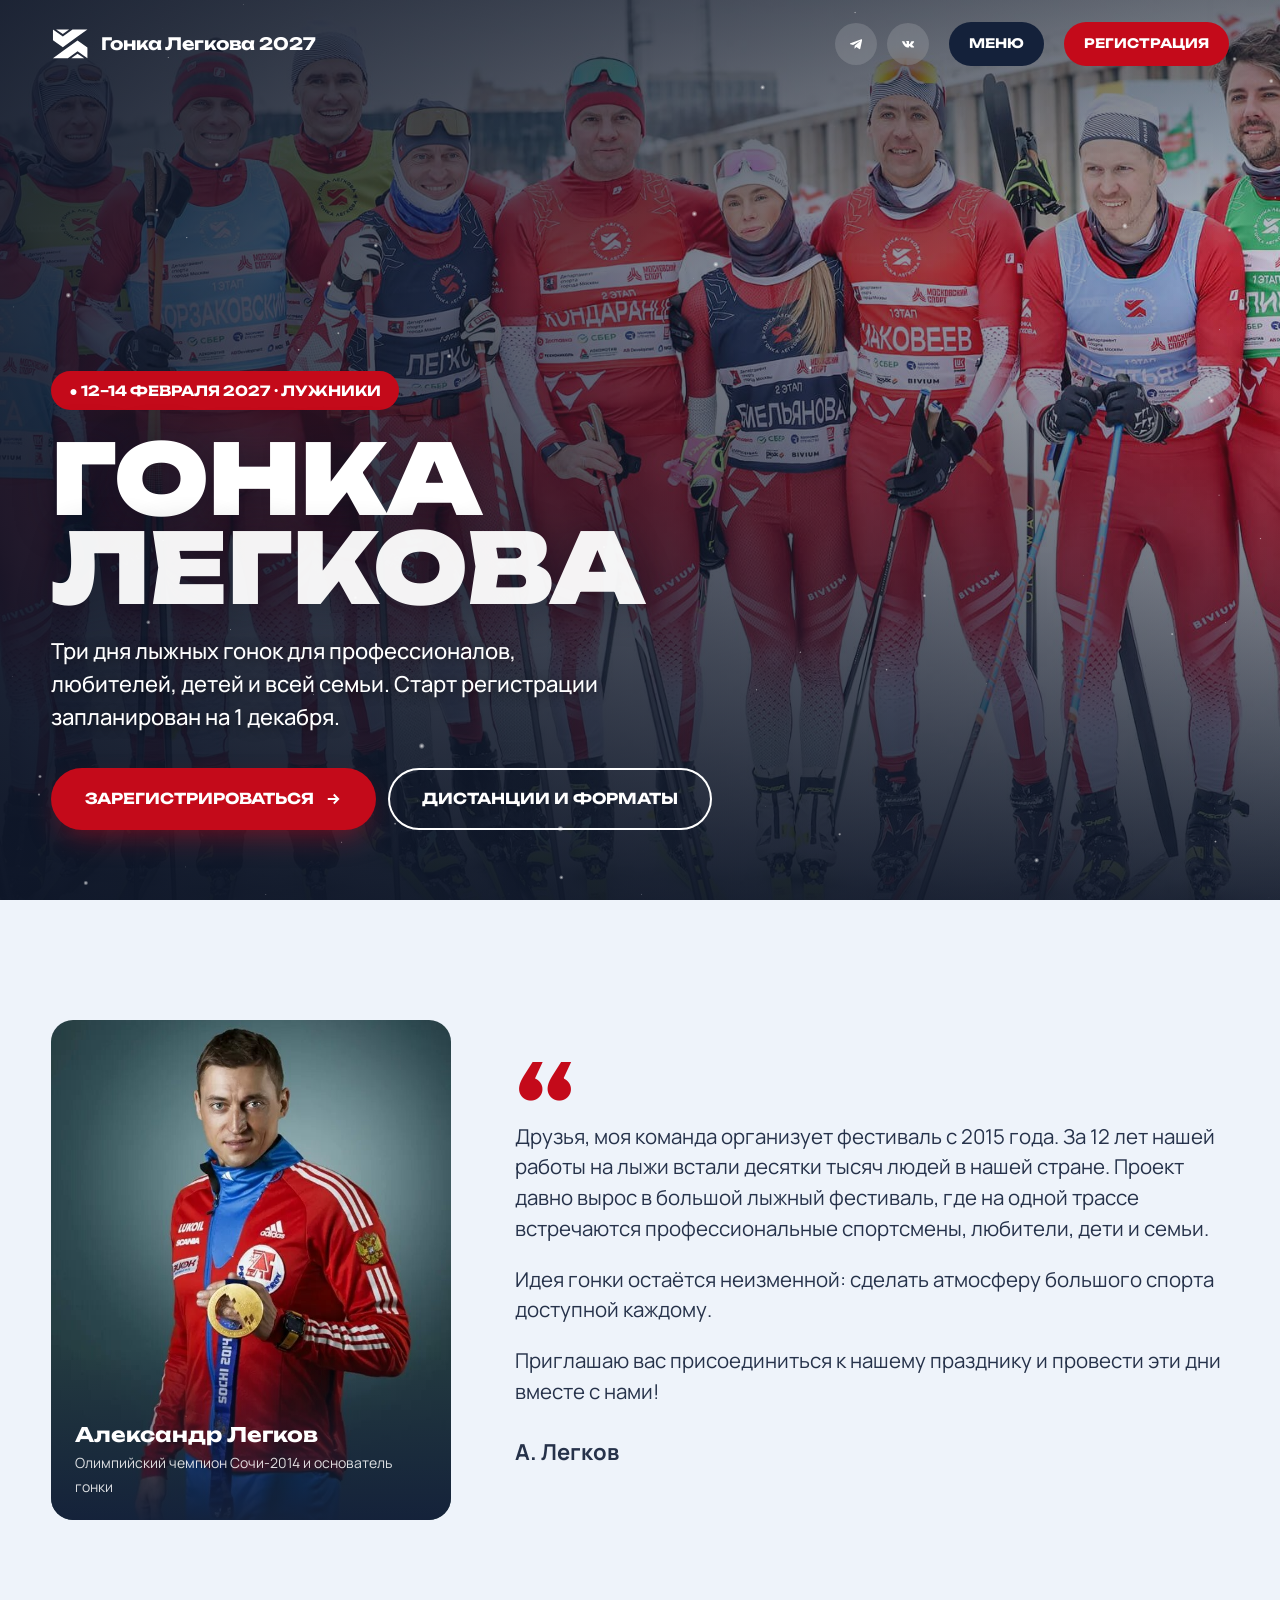
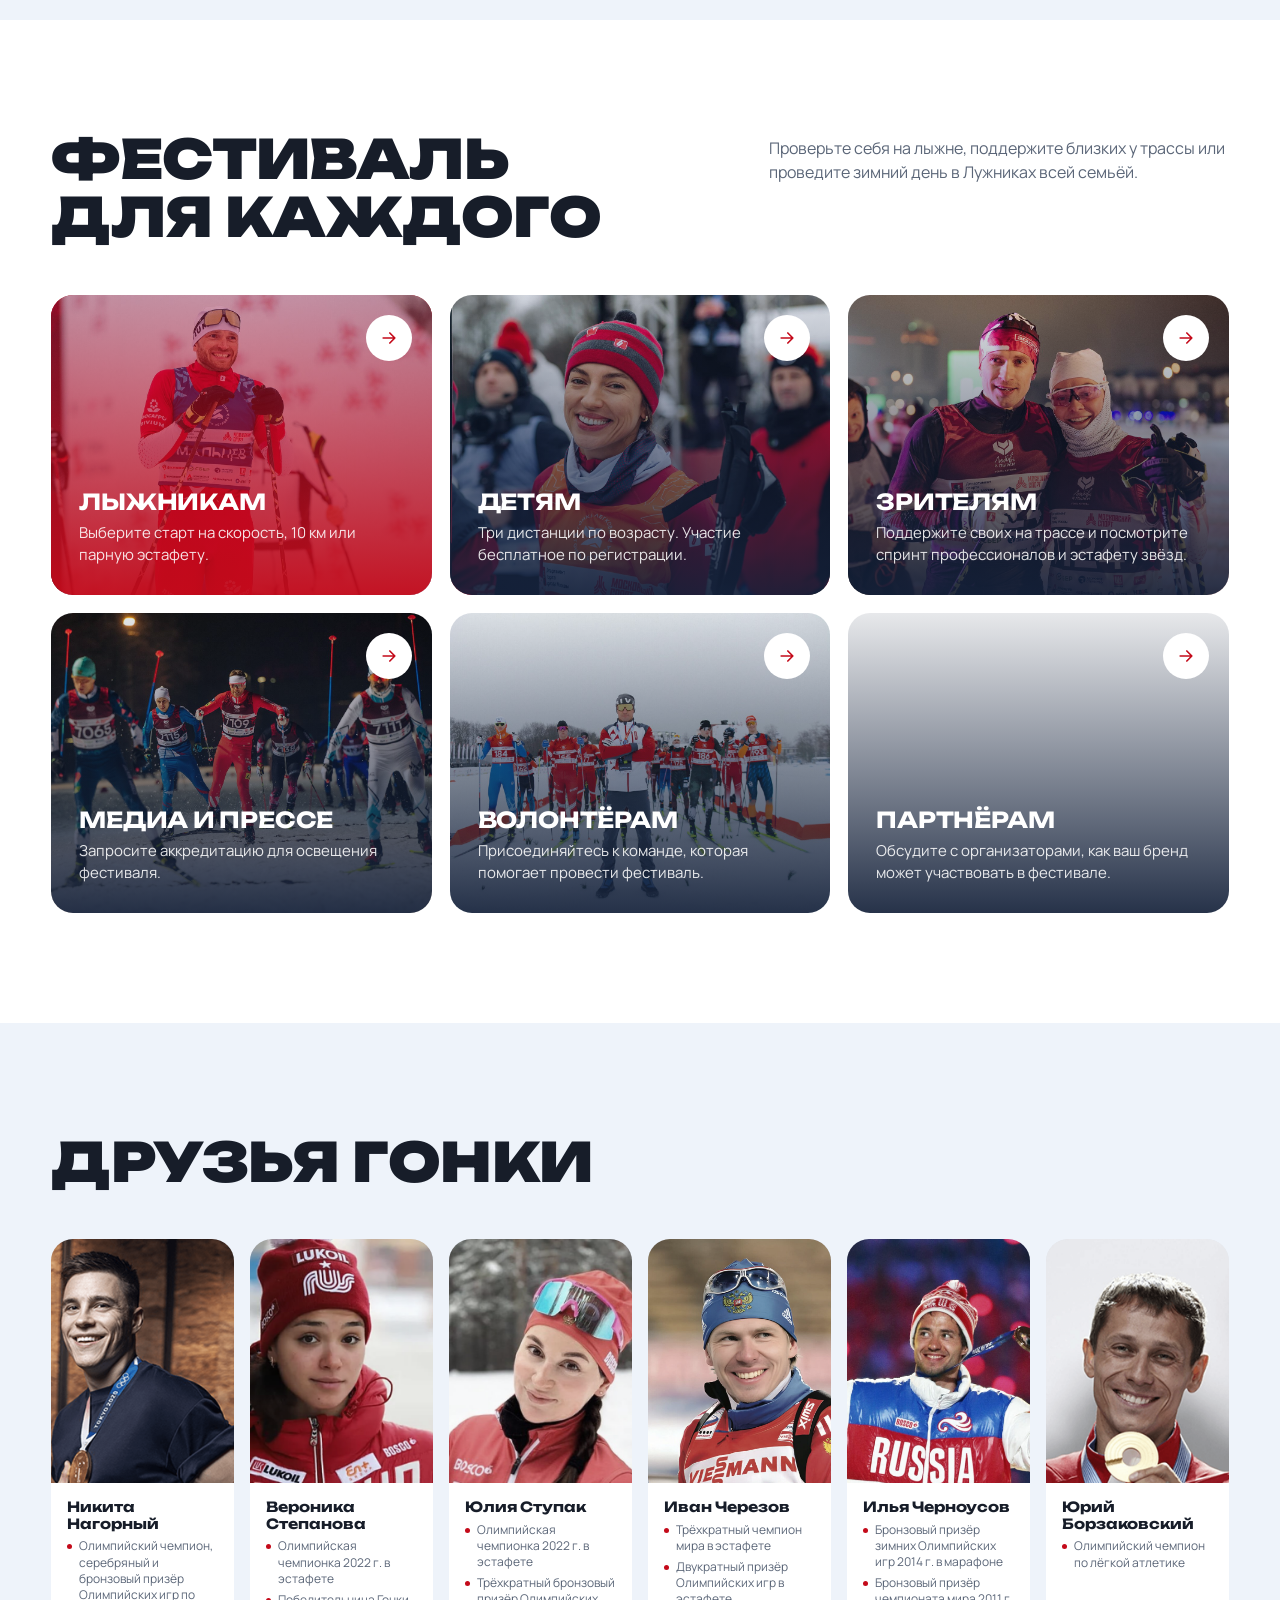
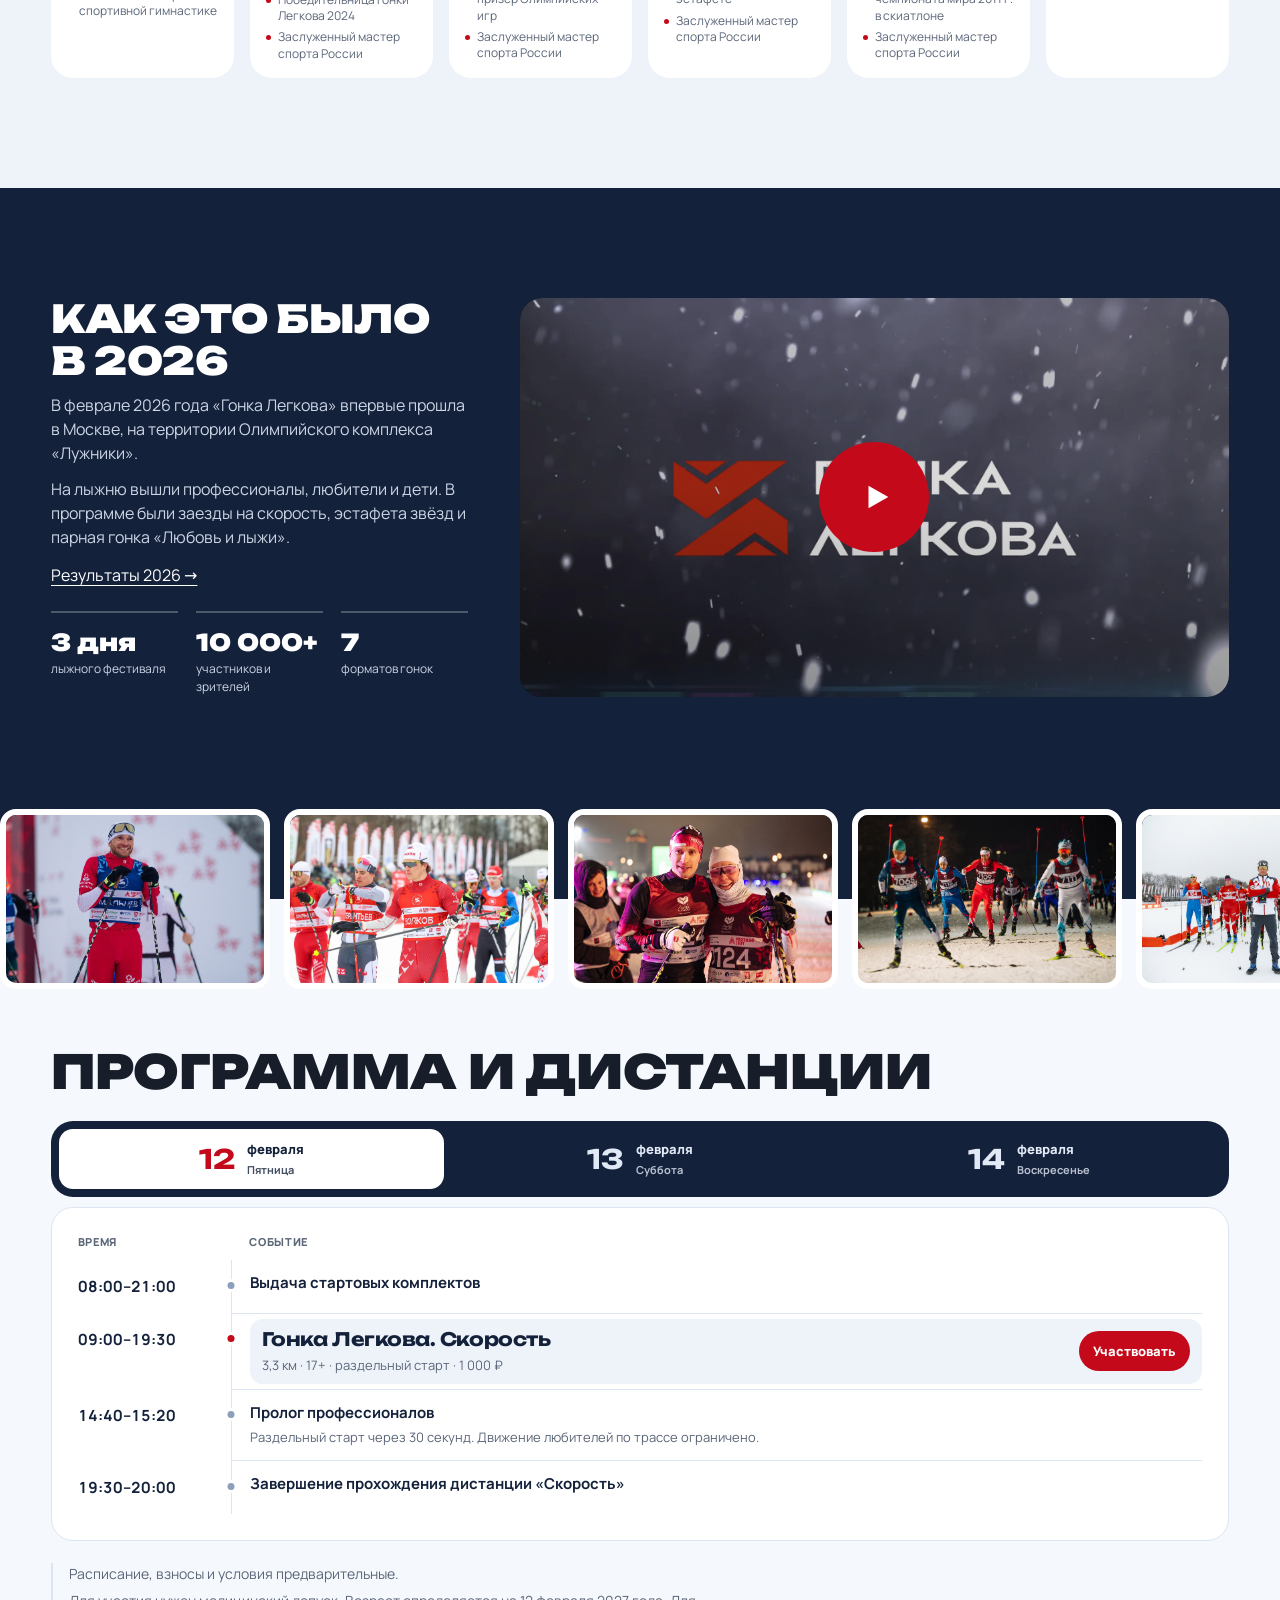
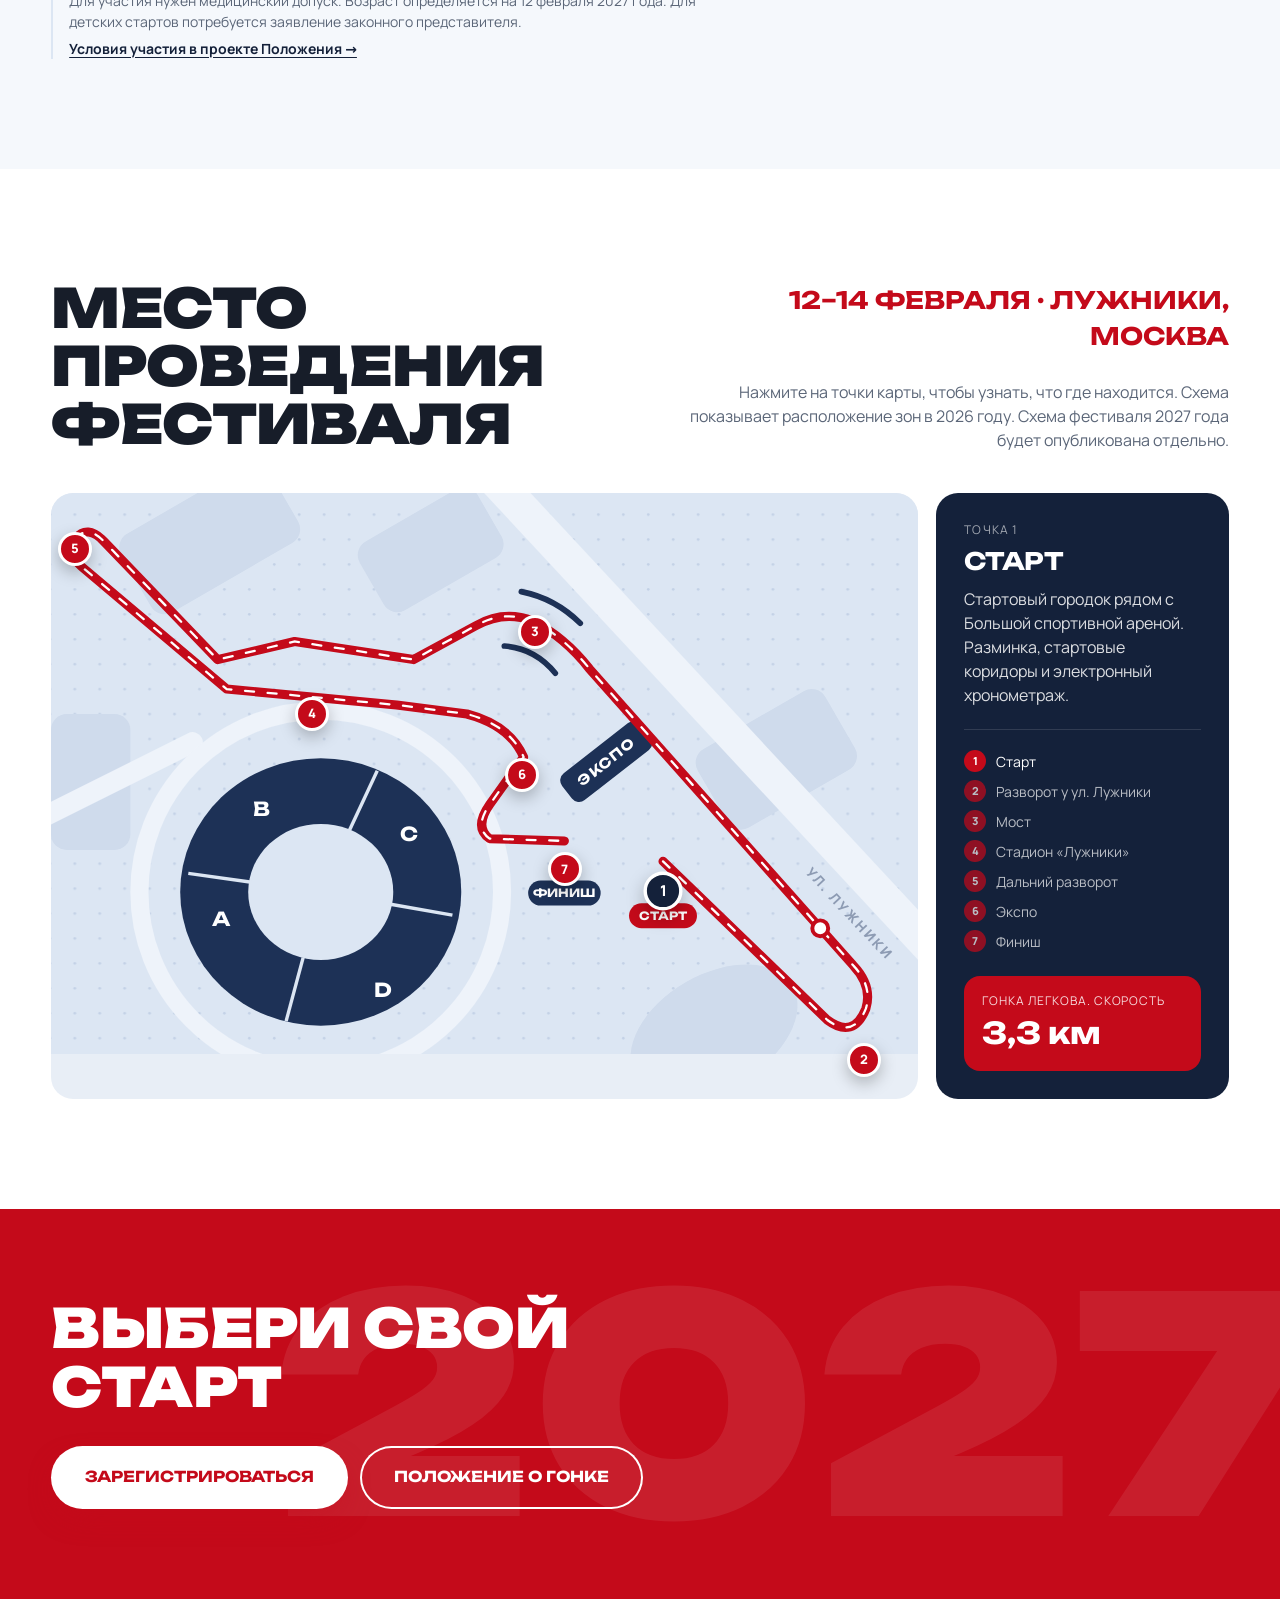
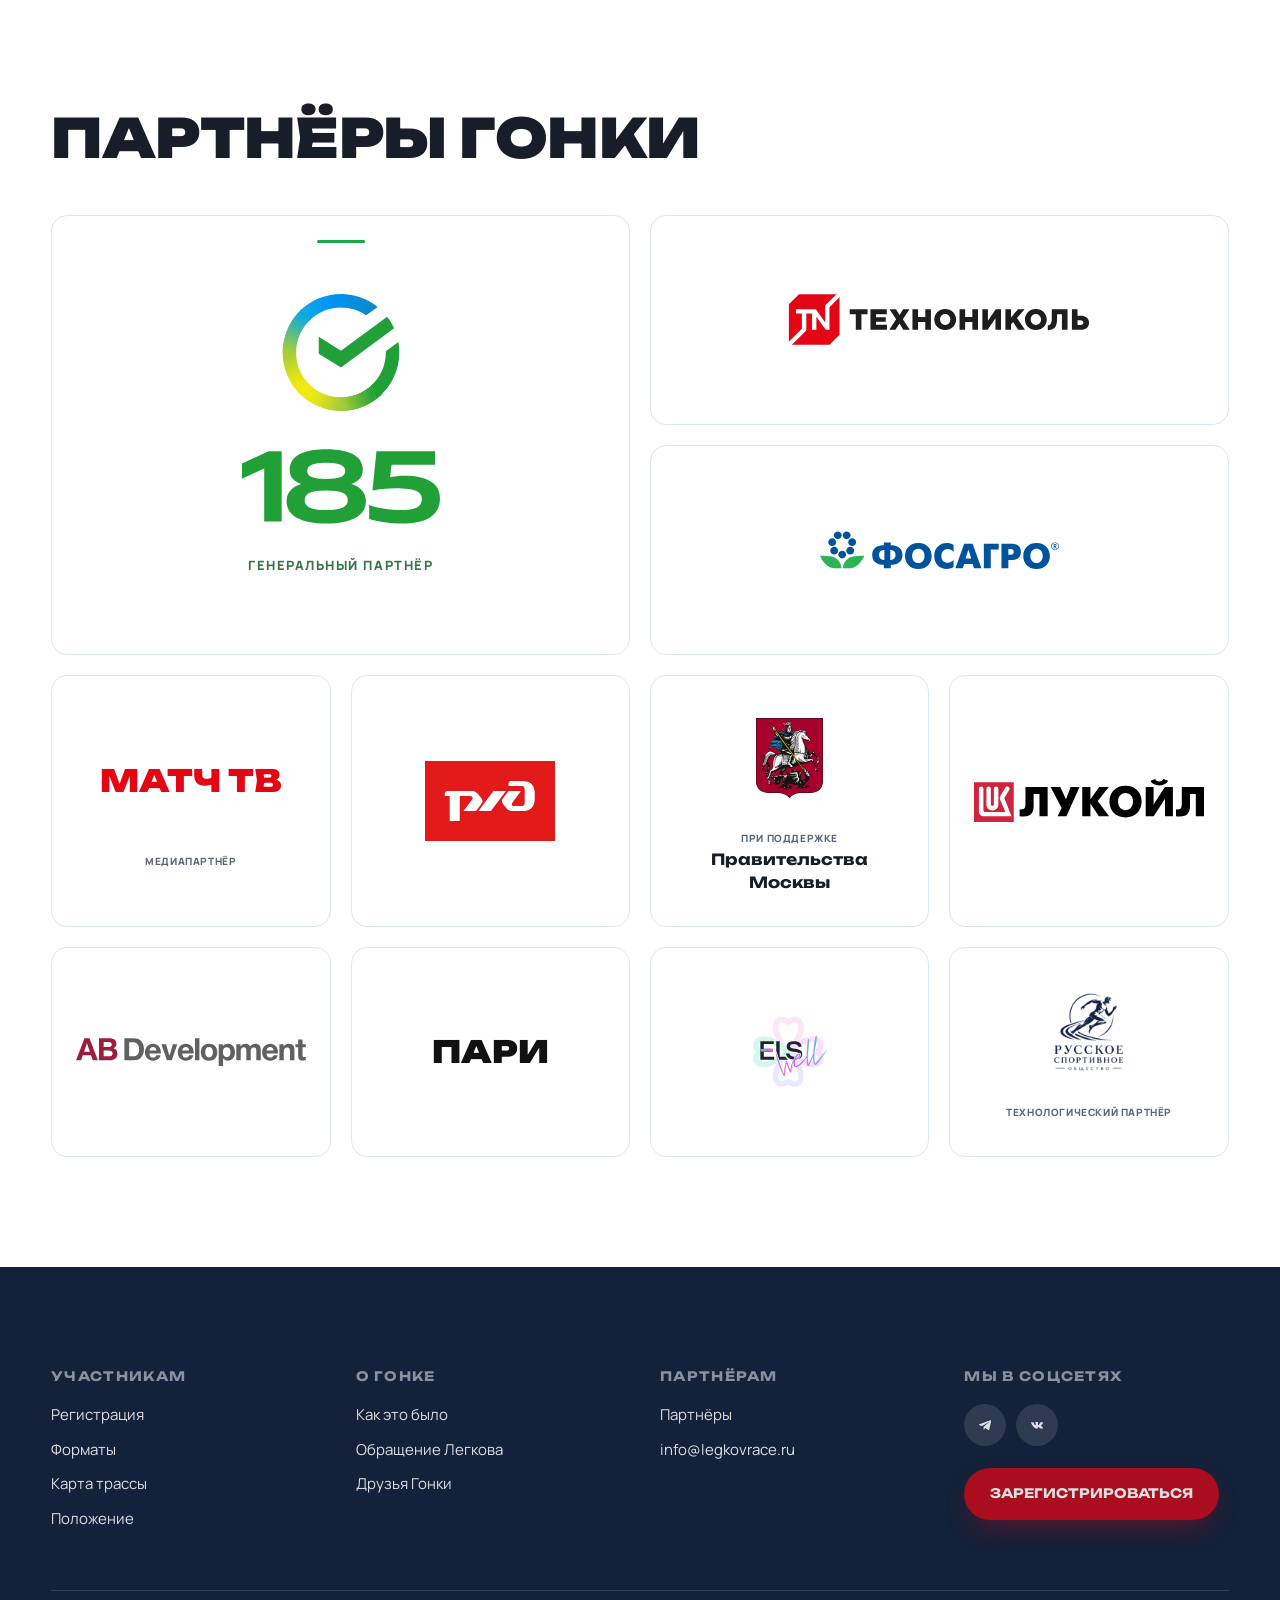
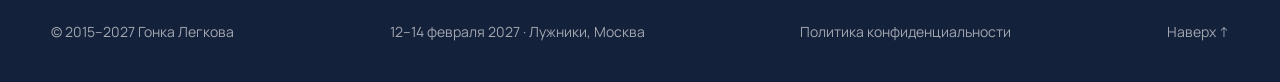
==== commit 529e44ab: "Refresh Sber anniversary logo asset URL" ====
--- a/index.html
+++ b/index.html
@@ -575,7 +575,7 @@
   <div class="partner-grid rv">
  <a class="partner-lead" href="https://www.sberbank.ru" target="_blank" rel="noopener noreferrer">
   <span class="pr">Генеральный партнёр</span>
-  <img src="img/partners/sber.svg" alt="Сбер" loading="lazy">
+  <img src="img/partners/sber-185.svg" alt="Сбер" loading="lazy">
  </a>
    <a class="pc" href="https://www.tn.ru" target="_blank" rel="noopener noreferrer"><div class="lg"><img src="img/partners/tn.svg" alt="Технониколь" loading="lazy"></div></a>
    <a class="pc" href="https://www.phosagro.ru" target="_blank" rel="noopener noreferrer"><div class="lg"><img src="img/partners/phosagro.svg" alt="ФосАгро" loading="lazy"></div></a>
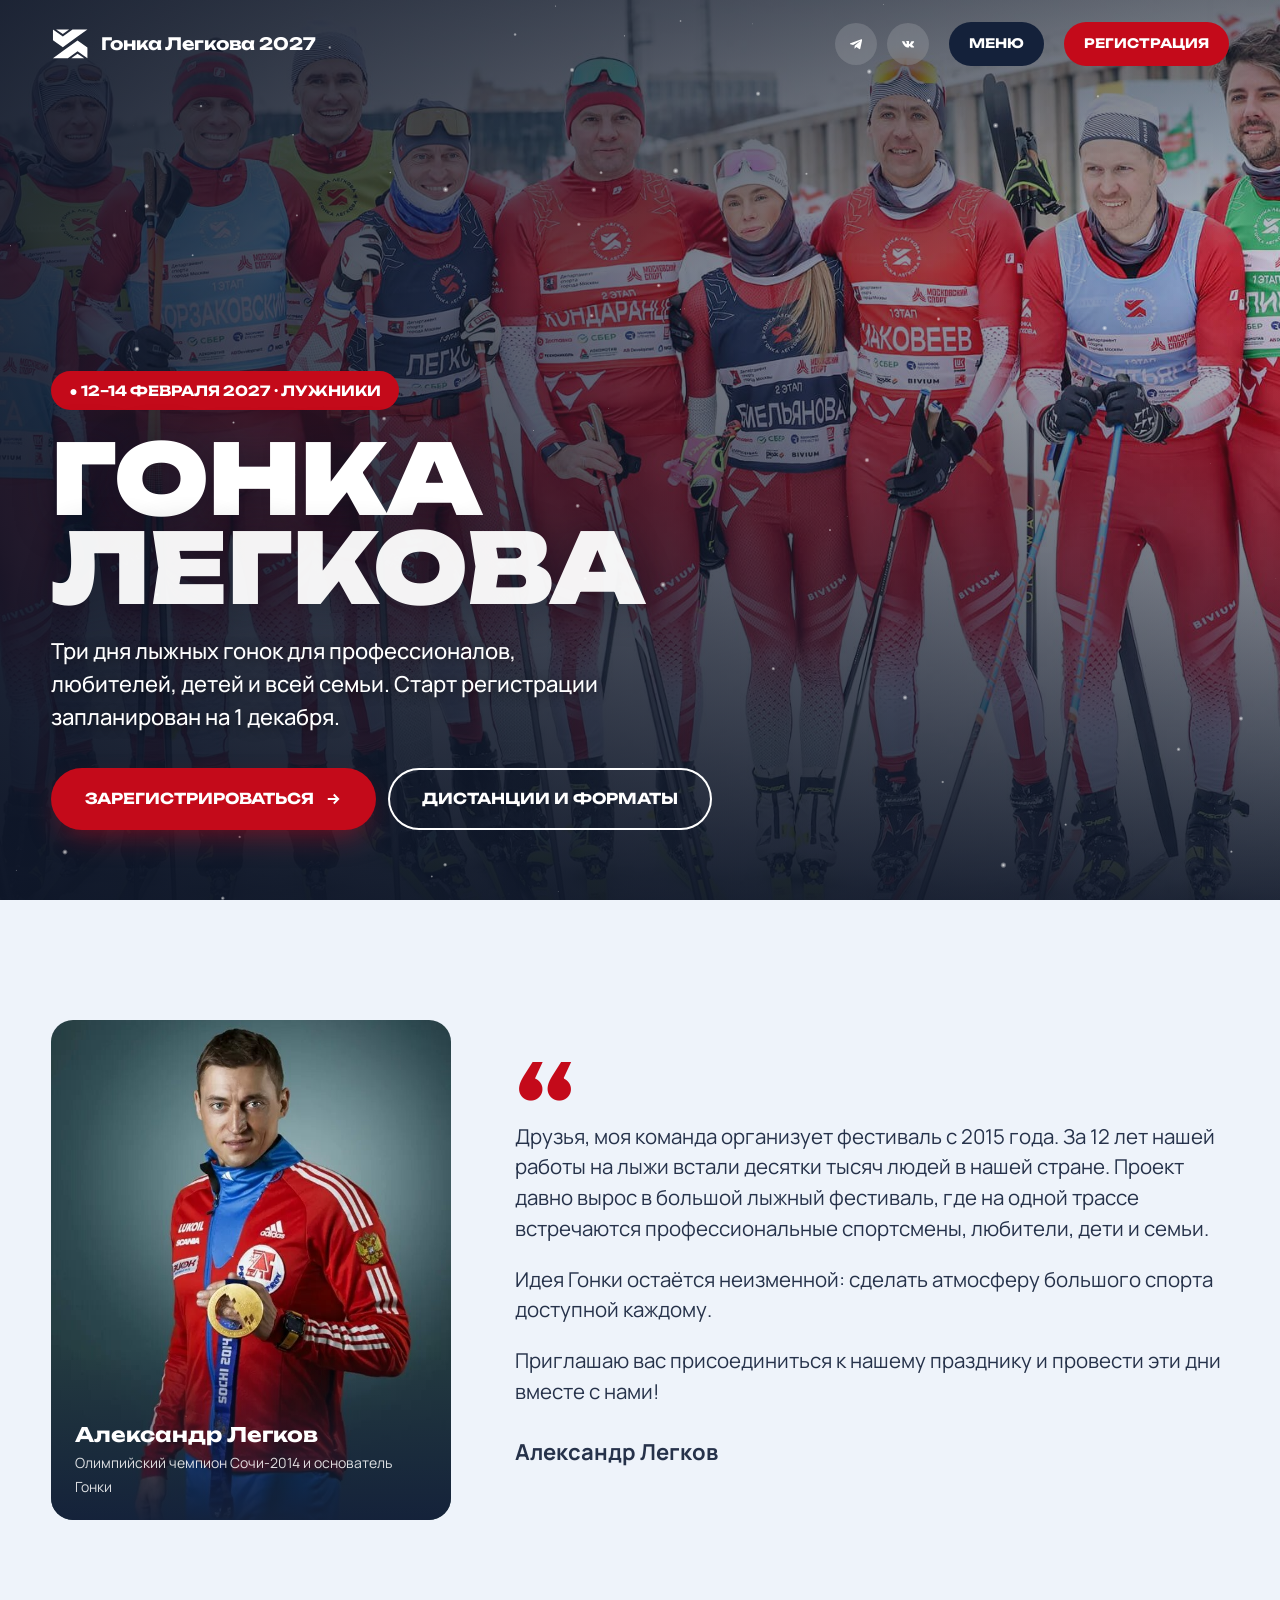
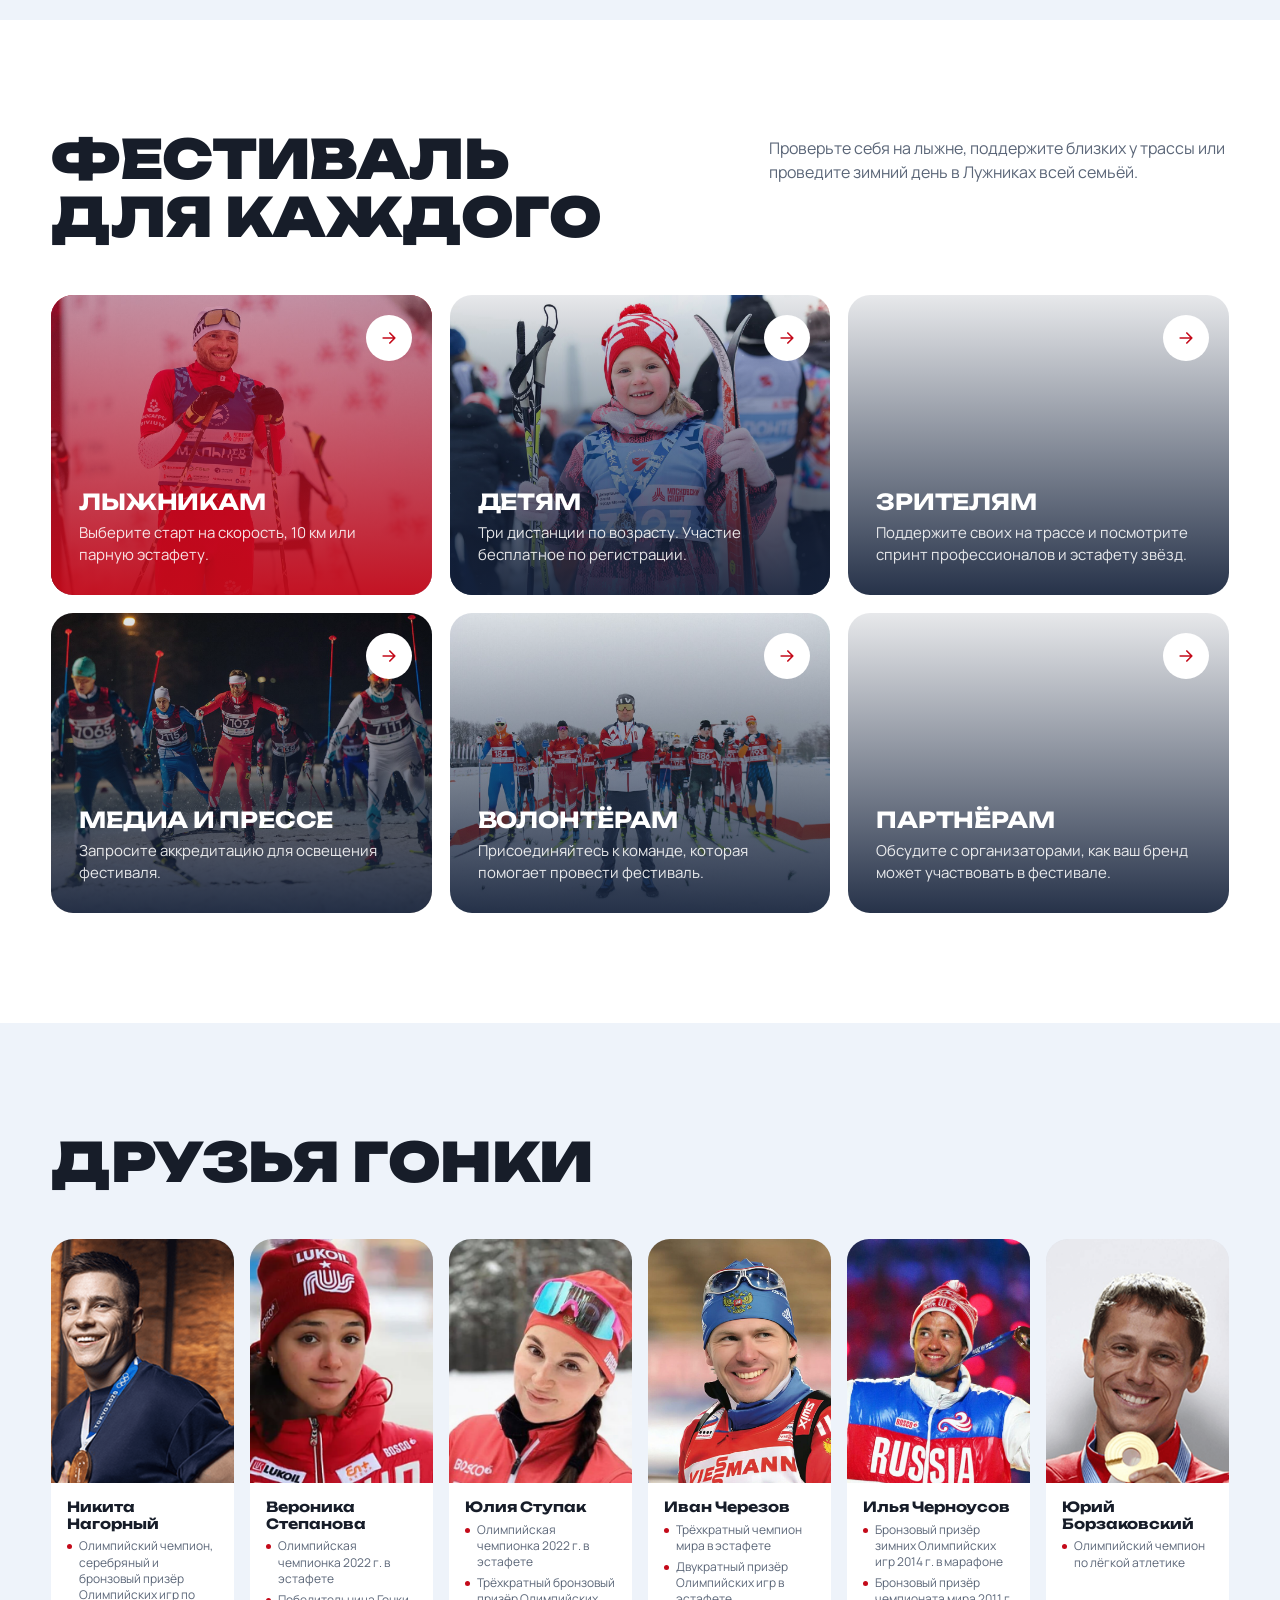
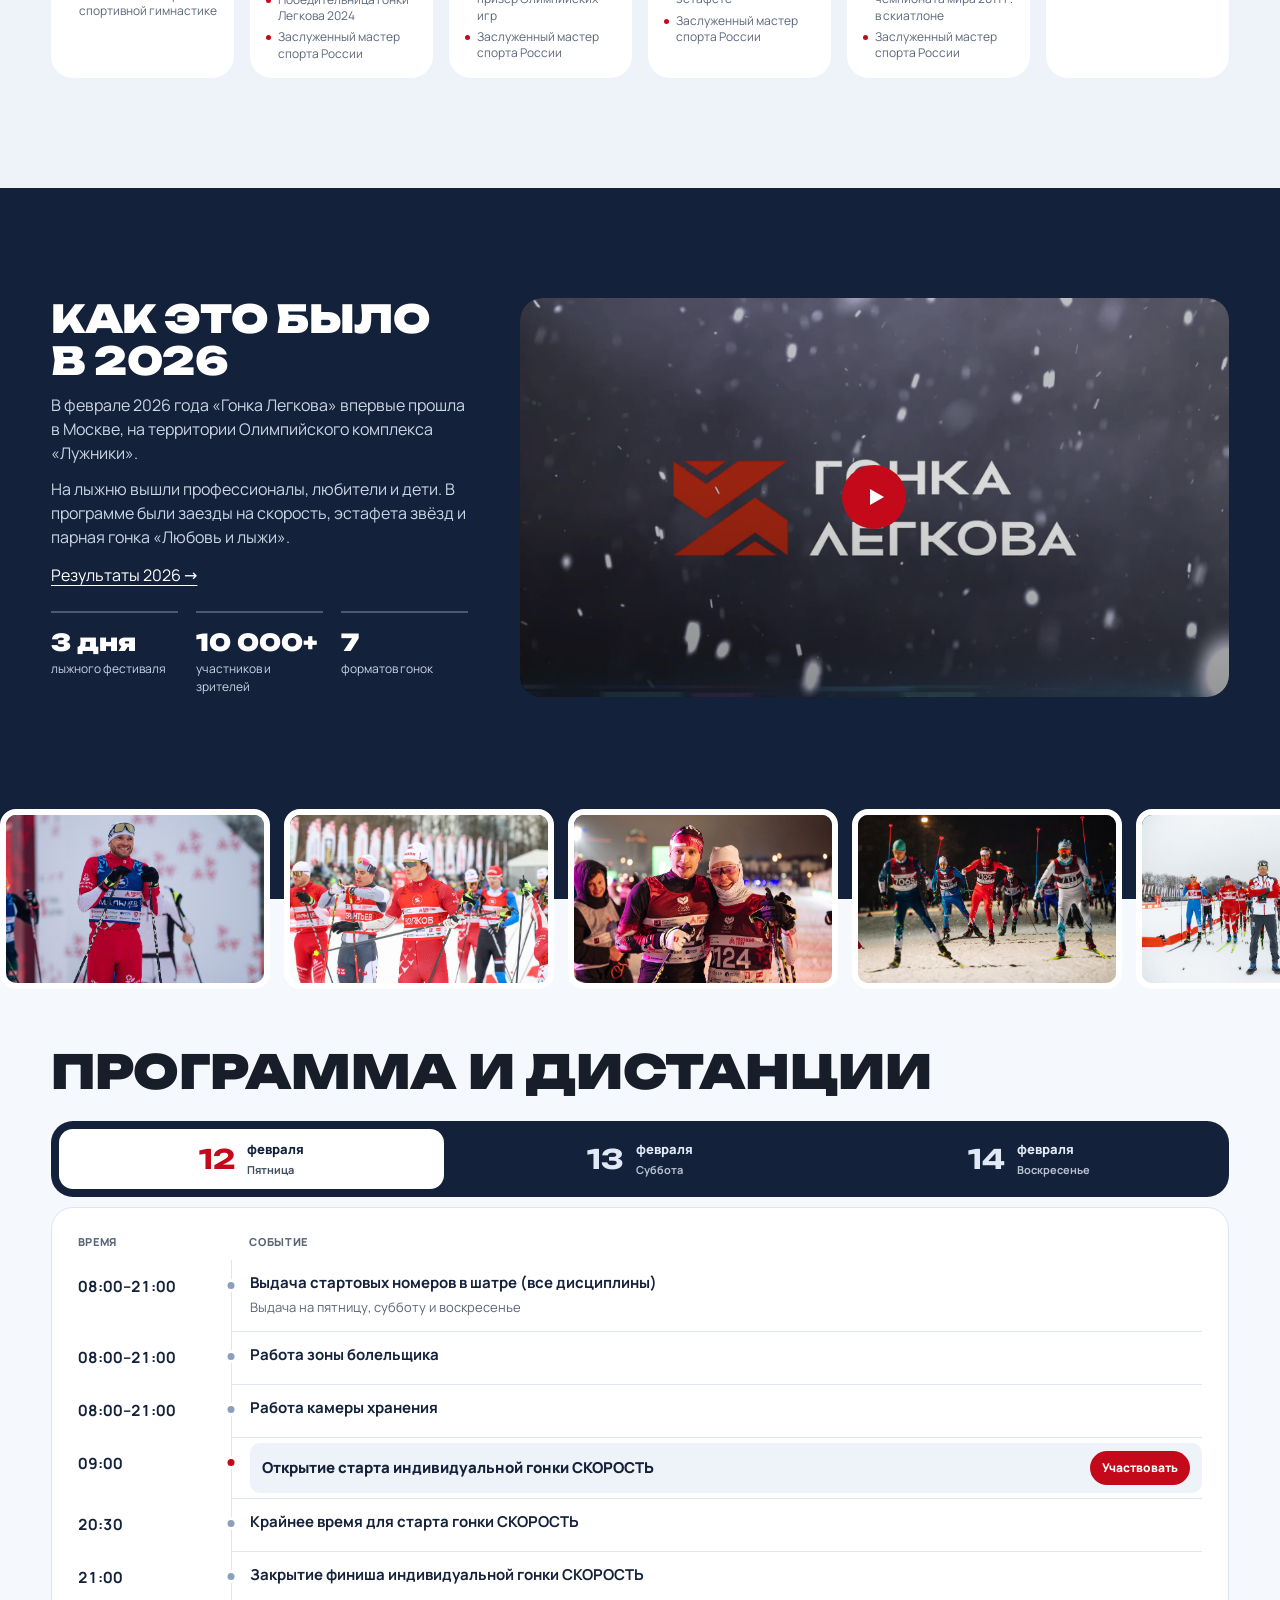
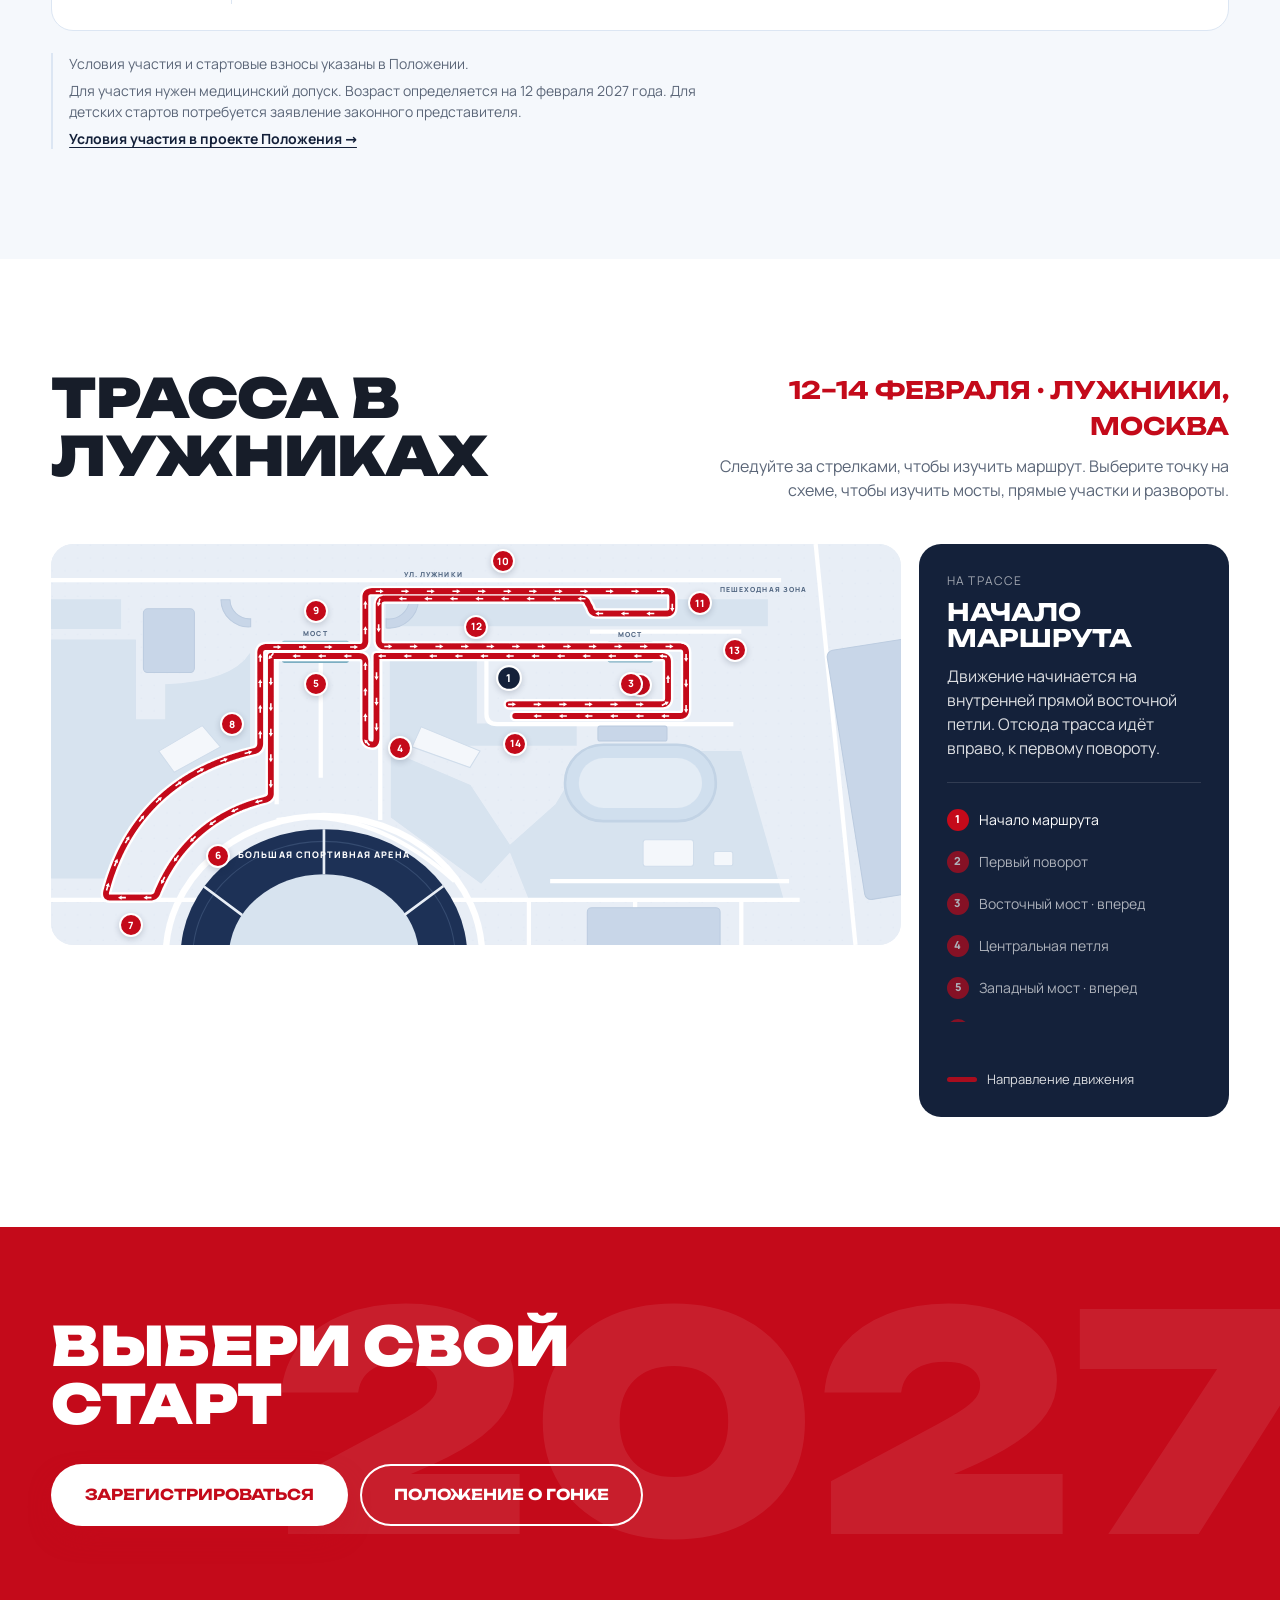
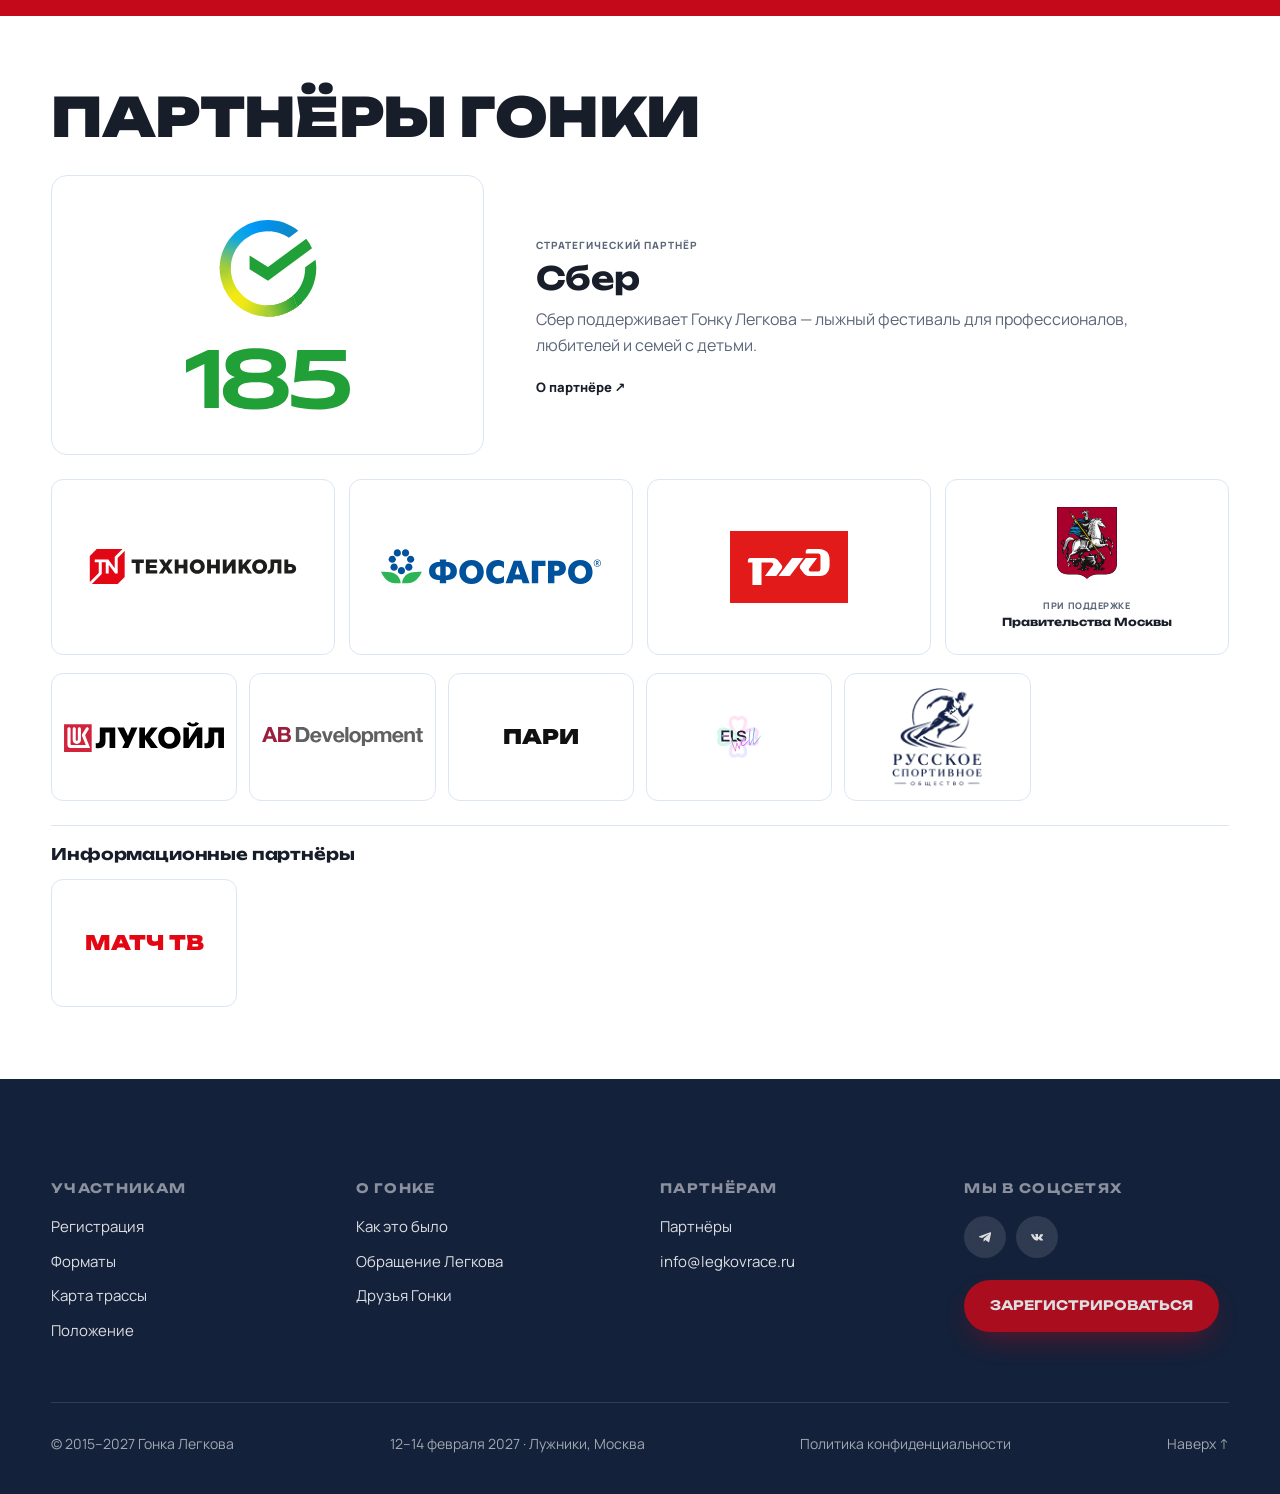
==== commit 45667bc7: "Update race schedule, animated course map and responsive site design" ====
--- a/index.html
+++ b/index.html
@@ -160,9 +160,9 @@
 .vid img{width:100%;height:100%;object-fit:cover;transition:.6s}
 .vid iframe{position:absolute;inset:0;width:100%;height:100%;border:0}
 .vid:hover img{transform:scale(1.04)}
-.vid .play{position:absolute;inset:0;margin:auto;width:110px;height:110px;border-radius:50%;background:var(--red);display:grid;place-items:center;box-shadow:0 0 0 0 rgba(196,10,26,.6);animation:pulse 2s infinite}
+.vid .play{position:absolute;inset:0;margin:auto;width:64px;height:64px;border-radius:50%;background:var(--red);display:grid;place-items:center;box-shadow:0 0 0 0 rgba(196,10,26,.6);animation:pulse 2s infinite}
 @keyframes pulse{70%{box-shadow:0 0 0 30px rgba(196,10,26,0)}100%{box-shadow:0 0 0 0 rgba(196,10,26,0)}}
-.vid .play svg{width:34px;margin-left:6px}
+.vid .play svg{width:24px;margin-left:3px}
 .strip img{box-shadow:none;border:6px solid #fff;cursor:default}.strip{display:flex;gap:14px;margin-top:0;animation:mq 50s linear infinite;width:max-content}
 .strip img{height:180px;width:270px;object-fit:cover;border-radius:16px}
 @keyframes mq{to{transform:translateX(-50%)}}
@@ -175,8 +175,8 @@
 .am{background:#fff;border-radius:var(--r);overflow:hidden;transition:.3s}
 .am:hover{transform:translateY(-6px);box-shadow:0 24px 40px -20px rgba(20,33,58,.35)}
 .am .im{aspect-ratio:3/4;background:var(--ice2);overflow:hidden}
-.am img{width:100%;height:100%;object-fit:cover;object-position:top;filter:grayscale(.3);transition:.4s}
-.am:hover img{filter:none;transform:scale(1.05)}
+.am img{width:100%;height:100%;object-fit:cover;object-position:top;transition:.4s}
+.am:hover img{transform:scale(1.05)}
 .am div.t{padding:16px}
 .am b{font-family:Unbounded;font-size:14px;display:block;margin-bottom:6px;line-height:1.2}
 .am span{font-size:12px;color:var(--mut);display:block;line-height:1.35;padding-left:12px;position:relative;margin-top:5px}.am span:before{content:"";position:absolute;left:0;top:.5em;width:5px;height:5px;border-radius:50%;background:var(--red)}
@@ -186,9 +186,9 @@
 .mp{padding:110px 0}
 .mphead{display:grid;grid-template-columns:1.1fr 1fr;gap:30px;margin-bottom:40px;align-items:stretch}.mright{text-align:right;justify-self:end;max-width:600px;display:flex;flex-direction:column;justify-content:space-between;align-self:stretch;padding:.2em 0 .1em}.mright .place{margin:0 0 10px}.mright p{margin:0;color:var(--mut)!important}@media(max-width:1000px){.mright{text-align:left;justify-self:start}}
 .place{font-family:Unbounded;font-weight:700;color:var(--red);font-size:clamp(18px,2vw,24px);text-transform:uppercase;margin-top:14px}
-.mapbox{display:grid;grid-template-columns:minmax(0,867px) 1fr;gap:18px}
+.mapbox{display:grid;grid-template-columns:minmax(0,1fr) 310px;gap:18px;align-items:stretch}
 .map{position:relative;border-radius:var(--r);overflow:hidden;background:#e8eef6}
-.msvg{display:block;width:100%;height:auto}.flow{animation:flow 1.2s linear infinite}@keyframes flow{to{stroke-dashoffset:-24}}
+.msvg{display:block;width:100%;height:auto;font-family:Manrope,sans-serif}.flow{animation:flow 1.2s linear infinite}@keyframes flow{to{stroke-dashoffset:-24}}
 .dist{background:var(--red);border-radius:16px;padding:16px 18px;margin-top:auto}.info ul{margin-bottom:24px}.dist span{display:block;font-size:12px;text-transform:uppercase;letter-spacing:.08em;opacity:.85}.dist b{font-family:Unbounded;font-size:30px}
 .pin{position:absolute;transform:translate(-50%,-50%);width:34px;height:34px;border-radius:50%;background:var(--red);border:3px solid #fff;cursor:pointer;box-shadow:0 6px 16px rgba(0,0,0,.25);display:grid;place-items:center;color:#fff;font-weight:800;font-size:13px;transition:.2s}
 .pin:before{content:"";position:absolute;inset:-8px;border-radius:50%;border:2px solid var(--red);animation:ring 2s infinite;opacity:0}
@@ -219,9 +219,6 @@
 @media(hover:hover){.partner-lead:hover,.pc:hover{box-shadow:inset 0 0 0 2px #c6d3e7}.partner-lead:hover img,.pc:hover .lg{transform:translateY(-5px)}}
 .partner-grid{display:grid;grid-template-columns:repeat(4,minmax(0,1fr));gap:20px}
 .partner-lead,.pc{border:1px solid var(--ice2)}
-.partner-grid>.pc:nth-child(2){grid-column:3/5;grid-row:1}
-.partner-grid>.pc:nth-child(3){grid-column:3/5;grid-row:2}
-.partner-grid>.pc:nth-child(2) img,.partner-grid>.pc:nth-child(3) img{max-width:min(100%,320px);max-height:100px}
 .pc .lg{display:flex;align-items:center;justify-content:center;width:100%;height:100px}
 .pc .lg img{display:block;max-width:min(100%,240px);max-height:80px;width:auto;height:auto}
 .pc .lg .rso{filter:brightness(0) saturate(100%) invert(12%) sepia(40%) saturate(1800%) hue-rotate(200deg) brightness(.9)}
@@ -274,12 +271,12 @@
 .event b{display:block;color:var(--navy);font-size:15px;line-height:1.25}
 .event span{display:block;margin-top:5px;color:var(--mut);font-size:13px;line-height:1.45}
 .prow:not(:last-child) td{border-bottom:1px solid var(--ice2)}
-.prow.entry .event{background:var(--ice);border-radius:13px;padding:9px 12px}
+.prow.entry .event{background:var(--ice);border-radius:10px;padding:8px 12px}
 .prow.entry .ptime::after{background:var(--red)}
-.prow.entry .event b{font-family:Unbounded,sans-serif;font-size:clamp(14px,1.45vw,20px);letter-spacing:-.025em}
-.prow .event .btn{flex:none;min-height:40px;padding:8px 14px;font:inherit;font-size:13px;font-weight:800;text-transform:none;box-shadow:none}
-.prow.love .event{background:#fff0f4}
-.prow.love .event b{color:#94183e}
+.prow.entry .event b{font-family:Manrope,sans-serif;font-size:15px;font-weight:800;line-height:1.4;letter-spacing:0}
+.prow .event .btn{flex:none;min-height:34px;padding:6px 12px;font:inherit;font-size:12px;font-weight:800;text-transform:none;box-shadow:none}
+.prow.love.entry .event{background:#fff0f4}
+.prow.love.entry .event b{color:#94183e}
 .prow.love .event .btn,.prow.love .ptime::after{background:#a21848}
 .pnote{margin-top:22px;padding-left:16px;border-left:2px solid var(--ice2);max-width:75ch;font-size:14px;color:var(--mut)}
 .pnote p{margin-bottom:6px}
@@ -298,17 +295,15 @@
  .schedule thead th:last-child,.schedule td{padding-left:11px}
  .schedule .ptime{font-size:11px;padding-right:6px;white-space:normal}
  .schedule .event{flex-wrap:wrap}
- .prow.entry .event{padding:9px}
- .prow .event .btn{min-height:44px;padding-inline:11px}
+ .prow.entry .event{padding:8px 10px}
+ .prow .event .btn{min-height:40px;padding-inline:12px}
 }
 @media(max-width:640px){
  .pg{padding:68px 0}
  .past+.pg{padding-top:104px}
  .partner-grid{grid-template-columns:repeat(2,minmax(0,1fr));gap:12px}
  .partner-lead{grid-column:1/-1;grid-row:auto;min-height:260px;gap:20px;padding:28px 20px}
- .partner-grid>.pc:nth-child(2),.partner-grid>.pc:nth-child(3){grid-column:auto;grid-row:auto}
- .partner-grid>.pc:nth-child(2) img,.partner-grid>.pc:nth-child(3) img{max-width:100%;max-height:64px}
- .partner-lead img{height:150px}
+   .partner-lead img{height:150px}
  .partner-lead .pr{font-size:10px}
  .pc{min-height:170px;padding:20px 12px;gap:12px}
  .pc .lg{height:80px}
@@ -355,6 +350,144 @@
  .soc a{width:36px;height:36px}
  .reg:before{font-size:160px}
 }
+
+.course-key{display:flex;align-items:center;gap:10px;margin-top:auto;padding-top:24px;font-size:13px;opacity:.85}
+.course-key span{width:30px;height:5px;background:var(--red);border-radius:4px}
+.info li button{display:flex;align-items:center;gap:10px;background:none;border:0;color:inherit;font:inherit;text-align:left;padding:6px 0;width:100%;cursor:pointer;opacity:.65}
+.info li button.on,.info li button:hover{opacity:1}
+.info li{opacity:1}
+.mapbox.in .course-line{animation:course-reveal 2.4s ease-out both}
+@keyframes course-reveal{from{stroke-dasharray:1;stroke-dashoffset:1}to{stroke-dasharray:1;stroke-dashoffset:0}}
+@media(max-width:1200px){.mapbox{grid-template-columns:1fr}.mapbox .info{display:block}.course-key{margin-top:12px}.mapbox .info ul{grid-template-columns:repeat(3,1fr)}}
+@media(max-width:600px){.mapbox .info ul{grid-template-columns:1fr}.mapbox .info{padding:22px}.map .pin{width:26px;height:26px;font-size:11px}.map-canvas{min-width:0}.map{overflow:hidden}.mapbox .info li button{padding:10px 0}}
+@media(prefers-reduced-motion:reduce){.mapbox.in .course-line{animation:none}}
+
+
+.map-canvas{position:relative;width:100%}
+.map .pin{width:24px;height:24px;border:2px solid #fff;font-size:10px;box-shadow:0 2px 6px #14213a30}
+.map .pin:before{display:none}
+.map .pin:after{content:"";position:absolute;inset:-10px;border-radius:50%}
+.map .pin.on,.map .pin:hover{transform:translate(-50%,-50%) scale(1.08)}
+.map .pin:focus-visible{outline:3px solid var(--navy);outline-offset:3px}
+.mapbox .map{align-self:start}
+@media(min-width:1201px){.mapbox .info ul{max-height:240px;overflow-y:auto;scrollbar-width:thin;scrollbar-color:#ffffff50 transparent;padding-right:8px}}
+
+
+
+.pt{padding:72px 0}
+.pt .hrow{margin-bottom:28px}
+.partner-feature{display:grid;grid-template-columns:repeat(5,minmax(0,1fr));gap:12px;align-items:center;margin-bottom:24px}
+.partner-feature .partner-lead{grid-column:1;grid-row:auto;height:148px;min-height:148px;padding:18px;border-radius:12px;gap:0}
+.partner-feature .partner-lead:before{display:none}
+.partner-feature .partner-lead img{height:94px;width:auto;max-width:100%;object-fit:contain}
+.partner-story{grid-column:2/-1;max-width:780px;padding:0 24px}
+.partner-story .pr{font-size:10px;color:var(--mut);margin:0 0 8px}
+.partner-story h3{font-size:26px;margin:0 0 8px}
+.partner-story p{font-size:15px;line-height:1.5;color:var(--mut);margin:0 0 10px;max-width:64ch}
+.partner-link{font-size:13px;font-weight:800;text-underline-offset:4px}
+.partner-grid{display:flex;flex-wrap:wrap;justify-content:center;gap:12px}
+.partner-main{margin-bottom:12px}
+.partner-grid .pc{flex:0 0 calc((100% - 48px)/5);height:148px;min-height:148px;padding:16px;border-radius:12px;gap:8px}
+.partner-grid .pc .lg{height:66px;flex:none}
+.partner-grid .pc .lg img{max-width:min(100%,190px);max-height:60px}
+.partner-grid .pc .tl{font-size:clamp(17px,1.7vw,25px)}
+.partner-grid .pc b{font-size:11px;line-height:1.4}
+.partner-grid .pc .pr{font-size:9px;line-height:1.4}
+.partner-media{margin-top:28px;padding-top:22px;border-top:1px solid var(--ice2)}
+.partner-media h3{font-size:16px;margin:0 0 16px}
+.partner-media .partner-grid{justify-content:flex-start}
+@media(max-width:900px){
+ .partner-feature{grid-template-columns:repeat(3,minmax(0,1fr))}
+ .partner-story{padding:0 12px}
+ .partner-grid .pc{flex-basis:calc((100% - 24px)/3)}
+}
+@media(max-width:600px){
+ .pt{padding:52px 0}
+ .pt .hrow{margin-bottom:22px}
+ .partner-feature{grid-template-columns:repeat(2,minmax(0,1fr));gap:16px 12px;margin-bottom:20px}
+ .partner-feature .partner-lead{height:132px;min-height:132px}
+ .partner-feature .partner-lead img{height:80px}
+ .partner-story{grid-column:1/-1;padding:0}
+ .partner-story h3{font-size:23px}
+ .partner-story p{font-size:14px}
+ .partner-grid .pc{flex-basis:calc((100% - 12px)/2);height:132px;min-height:132px;padding:12px}
+ .partner-grid .pc .lg{height:56px}
+ .partner-grid .pc .lg img{max-height:52px}
+ .partner-grid .pc .tl{font-size:20px}
+ .partner-media{margin-top:22px;padding-top:18px}
+}
+@media(prefers-reduced-motion:reduce){.partner-lead img,.pc .lg{transition:none}}
+
+/* Partner tiers follow the supplied size hierarchy. */
+.partner-feature{grid-template-columns:minmax(0,1fr) minmax(0,1.6fr);gap:clamp(24px,4vw,56px);margin-bottom:24px}
+.partner-feature .partner-lead{height:280px;min-height:280px;padding:32px;border-radius:16px}
+.partner-feature .partner-lead img{height:190px;max-width:100%}
+.partner-story{grid-column:2;padding:0;max-width:620px}
+.partner-story h3{font-size:32px;margin-bottom:12px}
+.partner-story p{font-size:16px;line-height:1.6;margin-bottom:16px}
+.partner-main{display:grid;grid-template-columns:repeat(4,minmax(0,1fr));gap:14px;margin-bottom:18px}
+.partner-main .pc{height:176px;min-height:176px;padding:20px}
+.partner-main .pc .lg{height:80px}
+.partner-main .pc .lg img{max-height:72px;max-width:min(100%,220px)}
+.partner-support{display:grid;grid-template-columns:repeat(6,minmax(0,1fr));gap:12px;justify-content:start}
+.partner-support .pc{height:128px;min-height:128px;padding:12px;gap:6px}
+.partner-support .pc .lg{height:54px}
+.partner-support .pc .lg img{max-height:48px;max-width:100%}
+.partner-support .pc .tl{font-size:20px}
+.partner-support .pc .pr{font-size:8px}
+.partner-media{margin-top:24px;padding-top:20px}
+@media(max-width:900px){
+ .partner-feature{grid-template-columns:minmax(0,1fr) minmax(0,1.3fr);gap:24px}
+ .partner-feature .partner-lead{height:240px;min-height:240px}
+ .partner-feature .partner-lead img{height:160px}
+ .partner-main{grid-template-columns:repeat(4,minmax(0,1fr))}
+ .partner-main .pc{height:150px;min-height:150px;padding:14px}
+ .partner-main .pc .lg img{max-height:58px}
+ .partner-support{grid-template-columns:repeat(3,minmax(0,1fr))}
+}
+@media(max-width:600px){
+ .partner-feature{grid-template-columns:1fr;gap:18px}
+ .partner-feature .partner-lead{grid-column:1;height:240px;min-height:240px}
+ .partner-feature .partner-lead img{height:160px}
+ .partner-story{grid-column:1}
+ .partner-story h3{font-size:26px}
+ .partner-story p{font-size:14px}
+ .partner-main{grid-template-columns:repeat(2,minmax(0,1fr));gap:12px}
+ .partner-main .pc{height:150px;min-height:150px}
+ .partner-support{grid-template-columns:repeat(3,minmax(0,1fr));gap:8px}
+ .partner-support .pc{height:112px;min-height:112px;padding:9px;gap:5px}
+ .partner-support .pc .lg{height:46px}
+ .partner-support .pc .lg img{max-height:42px}
+ .partner-support .pc .tl{font-size:15px}
+}
+
+.partner-support .pc-rso .lg{height:100%}
+.partner-support .pc-rso .lg img{height:100%;max-height:100%;width:auto;max-width:100%;object-fit:contain}
+
+.map .pin{margin-left:var(--pin-dx);margin-top:var(--pin-dy)}
+@media(max-width:600px){
+ .mphead{gap:12px;margin-bottom:22px}
+ .mphead h2{margin:0}
+ .mright{padding:0;gap:8px}
+ .mright .place{margin:0;font-size:16px;line-height:1.45}
+ .mright p{font-size:14px;line-height:1.5}
+ .map-canvas{min-width:0}
+ .map .pin{width:12px;height:12px;font-size:6px;border-width:1px;margin-left:calc(var(--pin-dx)*.35);margin-top:calc(var(--pin-dy)*.25);box-shadow:0 1px 3px #14213a30}
+ .map .pin:after{inset:-7px}
+ .map{border-radius:16px}
+}
+
+.reg-actions{display:flex;gap:12px;flex-wrap:wrap}
+.reg .reg-rules{background:transparent;color:#fff;box-shadow:inset 0 0 0 2px #fff}
+@media(max-width:600px){
+ .reg{background:var(--red);padding:30px 0}
+ .reg:before{display:block;font-size:clamp(130px,36vw,210px);right:-12px;top:50%;opacity:.08;pointer-events:none}
+ .reg .wrap{display:block;background:transparent;padding:0 22px;border-radius:0}
+ .reg h2{font-size:25px;line-height:1.2;max-width:260px;margin:0 0 24px;letter-spacing:-.03em}
+ .reg-actions{display:grid;grid-template-columns:1fr;gap:10px}
+ .reg .btn{justify-content:center;width:100%;min-height:50px;padding:14px 10px;border-radius:12px;font-family:Manrope,sans-serif;font-size:14px;font-weight:800;line-height:1.3;text-transform:none;box-shadow:none}
+ .reg .reg-rules{box-shadow:inset 0 0 0 1px #ffffff80;background:#ffffff08}
+}
 </style>
 </head>
 <body>
@@ -368,7 +501,7 @@
    <a href="https://vk.com/" target="_blank" rel="noopener noreferrer" aria-label="ВКонтакте"><img src="img/vk.svg" alt=""></a>
   </div>
   <button class="nav-toggle" type="button" aria-expanded="false" aria-controls="site-nav">Меню</button>
-  <nav class="nav" id="site-nav" aria-label="Разделы"><a href="#letter">О гонке</a><a href="#aud">Фестиваль</a><a href="#friends">Друзья Гонки</a><a href="#past">2026</a><a href="#program">Программа</a><a href="#map-sec">Трасса</a><a href="#partners">Партнёры</a></nav>
+  <nav class="nav" id="site-nav" aria-label="Разделы"><a href="#letter">О Гонке</a><a href="#aud">Фестиваль</a><a href="#friends">Друзья Гонки</a><a href="#past">2026</a><a href="#program">Программа</a><a href="#map-sec">Трасса</a><a href="#partners">Партнёры</a></nav>
   <a class="btn hreg" href="https://reg.legkovrace.ru/" target="_blank" rel="noopener">Регистрация</a>
  </div>
 </header>
@@ -390,14 +523,14 @@
  <div class="wrap lt">
   <div class="ph rv">
    <img src="img/legkov.jpg" loading="lazy" decoding="async" width="640" height="960" alt="Александр Легков">
-   <div class="cap"><b>Александр Легков</b><span>Олимпийский чемпион Сочи-2014 и основатель гонки</span></div>
+   <div class="cap"><b>Александр Легков</b><span>Олимпийский чемпион Сочи-2014 и основатель Гонки</span></div>
   </div>
   <div class="rv" id="history">
    <div class="q" aria-hidden="true">“</div>
    <p>Друзья, моя команда организует фестиваль с 2015 года. За 12 лет нашей работы на лыжи встали десятки тысяч людей в нашей стране. Проект давно вырос в большой лыжный фестиваль, где на одной трассе встречаются профессиональные спортсмены, любители, дети и семьи.</p>
-   <p>Идея гонки остаётся неизменной: сделать атмосферу большого спорта доступной каждому.</p>
+   <p>Идея Гонки остаётся неизменной: сделать атмосферу большого спорта доступной каждому.</p>
    <p>Приглашаю вас присоединиться к нашему празднику и провести эти дни вместе с нами!</p>
-   <div class="sign"><i>А. Легков</i></div>
+   <div class="sign"><i>Александр Легков</i></div>
   </div>
  </div>
 </section>
@@ -407,11 +540,11 @@
   <div class="hrow rv"><h2>Фестиваль<br>для каждого</h2><p>Проверьте себя на лыжне, поддержите близких у трассы или проведите зимний день в Лужниках всей семьёй.</p></div>
   <div class="grid6">
    <a class="card hl rv" href="#program"><img src="img/img-02.jpg" alt="" loading="lazy" decoding="async"><span class="ar" aria-hidden="true"><svg viewBox="0 0 24 24" fill="none" stroke="currentColor" stroke-width="2" stroke-linecap="round" stroke-linejoin="round"><path d="M5 12h14m-6-6 6 6-6 6"/></svg></span><h3>Лыжникам</h3><p>Выберите старт на скорость, 10 км или парную эстафету.</p></a>
-   <a class="card rv" href="#day-14"><img src="img/img-08.jpg" alt="" loading="lazy" decoding="async"><span class="ar" aria-hidden="true"><svg viewBox="0 0 24 24" fill="none" stroke="currentColor" stroke-width="2" stroke-linecap="round" stroke-linejoin="round"><path d="M5 12h14m-6-6 6 6-6 6"/></svg></span><h3>Детям</h3><p>Три дистанции по возрасту. Участие бесплатное по регистрации.</p></a>
-   <a class="card rv" href="#map-sec"><img src="img/img-04.jpg" alt="" loading="lazy" decoding="async"><span class="ar" aria-hidden="true"><svg viewBox="0 0 24 24" fill="none" stroke="currentColor" stroke-width="2" stroke-linecap="round" stroke-linejoin="round"><path d="M5 12h14m-6-6 6 6-6 6"/></svg></span><h3>Зрителям</h3><p>Поддержите своих на трассе и посмотрите спринт профессионалов и эстафету звёзд.</p></a>
+   <a class="card rv" href="#day-14"><img src="img/img-07.jpg" alt="Юная участница Гонки Легкова с лыжами и медалью" style="object-position:50% 35%" loading="lazy" decoding="async"><span class="ar" aria-hidden="true"><svg viewBox="0 0 24 24" fill="none" stroke="currentColor" stroke-width="2" stroke-linecap="round" stroke-linejoin="round"><path d="M5 12h14m-6-6 6 6-6 6"/></svg></span><h3>Детям</h3><p>Три дистанции по возрасту. Участие бесплатное по регистрации.</p></a>
+   <a class="card rv" href="#map-sec"><img src="img/spectators-card.jpg" alt="Болельщики на трибунах Гонки Легкова" loading="lazy" decoding="async"><span class="ar" aria-hidden="true"><svg viewBox="0 0 24 24" fill="none" stroke="currentColor" stroke-width="2" stroke-linecap="round" stroke-linejoin="round"><path d="M5 12h14m-6-6 6 6-6 6"/></svg></span><h3>Зрителям</h3><p>Поддержите своих на трассе и посмотрите спринт профессионалов и эстафету звёзд.</p></a>
    <a class="card rv" href="https://reg.legkovrace.ru/" target="_blank" rel="noopener"><img src="img/img-05.jpg" alt="" loading="lazy" decoding="async"><span class="ar" aria-hidden="true"><svg viewBox="0 0 24 24" fill="none" stroke="currentColor" stroke-width="2" stroke-linecap="round" stroke-linejoin="round"><path d="M5 12h14m-6-6 6 6-6 6"/></svg></span><h3>Медиа и прессе</h3><p>Запросите аккредитацию для освещения фестиваля.</p></a>
    <a class="card rv" href="https://reg.legkovrace.ru/" target="_blank" rel="noopener"><img src="img/img-06.jpg" alt="" loading="lazy" decoding="async"><span class="ar" aria-hidden="true"><svg viewBox="0 0 24 24" fill="none" stroke="currentColor" stroke-width="2" stroke-linecap="round" stroke-linejoin="round"><path d="M5 12h14m-6-6 6 6-6 6"/></svg></span><h3>Волонтёрам</h3><p>Присоединяйтесь к команде, которая помогает провести фестиваль.</p></a>
-   <a class="card rv" href="https://reg.legkovrace.ru/" target="_blank" rel="noopener"><img src="img/img-07.jpg" alt="" loading="lazy" decoding="async"><span class="ar" aria-hidden="true"><svg viewBox="0 0 24 24" fill="none" stroke="currentColor" stroke-width="2" stroke-linecap="round" stroke-linejoin="round"><path d="M5 12h14m-6-6 6 6-6 6"/></svg></span><h3>Партнёрам</h3><p>Обсудите с организаторами, как ваш бренд может участвовать в фестивале.</p></a>
+   <a class="card rv" href="https://reg.legkovrace.ru/" target="_blank" rel="noopener"><img src="img/partners-card.jpg" alt="Партнёрские бренды в финишной зоне Гонки Легкова" style="object-position:65% 50%" loading="lazy" decoding="async"><span class="ar" aria-hidden="true"><svg viewBox="0 0 24 24" fill="none" stroke="currentColor" stroke-width="2" stroke-linecap="round" stroke-linejoin="round"><path d="M5 12h14m-6-6 6 6-6 6"/></svg></span><h3>Партнёрам</h3><p>Обсудите с организаторами, как ваш бренд может участвовать в фестивале.</p></a>
   </div>
  </div>
 </section>
@@ -458,19 +591,27 @@
       <tbody>
       <tr class="prow">
        <th scope="row" class="ptime">08:00–21:00</th>
-       <td><div class="event"><div><b>Выдача стартовых комплектов</b></div></div></td>
+       <td><div class="event"><div><b>Выдача стартовых номеров в шатре (все дисциплины)</b><span>Выдача на пятницу, субботу и воскресенье</span></div></div></td>
+      </tr>
+      <tr class="prow">
+       <th scope="row" class="ptime">08:00–21:00</th>
+       <td><div class="event"><div><b>Работа зоны болельщика</b></div></div></td>
+      </tr>
+      <tr class="prow">
+       <th scope="row" class="ptime">08:00–21:00</th>
+       <td><div class="event"><div><b>Работа камеры хранения</b></div></div></td>
       </tr>
       <tr class="prow entry">
-       <th scope="row" class="ptime">09:00–19:30</th>
-       <td><div class="event"><div><b>Гонка Легкова. Скорость</b><span>3,3 км · 17+ · раздельный старт · 1 000 ₽</span></div><a class="btn" href="https://reg.legkovrace.ru/" target="_blank" rel="noopener" aria-label="Регистрация: Гонка Легкова. Скорость, 09:00–19:30">Участвовать</a></div></td>
-      </tr>
-      <tr class="prow">
-       <th scope="row" class="ptime">14:40–15:20</th>
-       <td><div class="event"><div><b>Пролог профессионалов</b><span>Раздельный старт через 30 секунд. Движение любителей по трассе ограничено.</span></div></div></td>
-      </tr>
-      <tr class="prow">
-       <th scope="row" class="ptime">19:30–20:00</th>
-       <td><div class="event"><div><b>Завершение прохождения дистанции «Скорость»</b></div></div></td>
+       <th scope="row" class="ptime">09:00</th>
+       <td><div class="event"><div><b>Открытие старта индивидуальной гонки СКОРОСТЬ</b></div><a class="btn" href="https://reg.legkovrace.ru/" target="_blank" rel="noopener" aria-label="Регистрация — Открытие старта индивидуальной гонки СКОРОСТЬ, 09:00">Участвовать</a></div></td>
+      </tr>
+      <tr class="prow">
+       <th scope="row" class="ptime">20:30</th>
+       <td><div class="event"><div><b>Крайнее время для старта гонки СКОРОСТЬ</b></div></div></td>
+      </tr>
+      <tr class="prow">
+       <th scope="row" class="ptime">21:00</th>
+       <td><div class="event"><div><b>Закрытие финиша индивидуальной гонки СКОРОСТЬ</b></div></div></td>
       </tr>
       </tbody>
      </table>
@@ -481,16 +622,44 @@
       <thead><tr><th scope="col">Время</th><th scope="col">Событие</th></tr></thead>
       <tbody>
       <tr class="prow">
-       <th scope="row" class="ptime">08:00–21:00</th>
-       <td><div class="event"><div><b>Выдача стартовых комплектов</b></div></div></td>
+       <th scope="row" class="ptime">08:00–19:00</th>
+       <td><div class="event"><div><b>Работа зоны болельщика</b></div></div></td>
+      </tr>
+      <tr class="prow">
+       <th scope="row" class="ptime">08:00–20:00</th>
+       <td><div class="event"><div><b>Работа детского клуба</b></div></div></td>
+      </tr>
+      <tr class="prow">
+       <th scope="row" class="ptime">08:00–20:00</th>
+       <td><div class="event"><div><b>Выдача стартовых номеров</b></div></div></td>
+      </tr>
+      <tr class="prow">
+       <th scope="row" class="ptime">08:00–20:00</th>
+       <td><div class="event"><div><b>Работа взрослой камеры хранения</b></div></div></td>
+      </tr>
+      <tr class="prow">
+       <th scope="row" class="ptime">08:30–19:00</th>
+       <td><div class="event"><div><b>Работа зоны финишного питания</b></div></div></td>
+      </tr>
+      <tr class="prow">
+       <th scope="row" class="ptime">09:00–20:00</th>
+       <td><div class="event"><div><b>Работа зоны гравировки</b></div></div></td>
       </tr>
       <tr class="prow entry">
-       <th scope="row" class="ptime">09:30–17:15</th>
-       <td><div class="event"><div><b>Гонка Легкова. Любители</b><span>10 км · 17+ · старт волнами · 2 500–3 500 ₽ в зависимости от слота. Контрольное время 1 ч 10 мин.</span></div><a class="btn" href="https://reg.legkovrace.ru/" target="_blank" rel="noopener" aria-label="Регистрация: Гонка Легкова. Любители, 09:30–17:15">Участвовать</a></div></td>
+       <th scope="row" class="ptime">09:30</th>
+       <td><div class="event"><div><b>Начало стартов на 10 км у любителей</b></div><a class="btn" href="https://reg.legkovrace.ru/" target="_blank" rel="noopener" aria-label="Регистрация — Начало стартов на 10 км у любителей, 09:30">Участвовать</a></div></td>
       </tr>
       <tr class="prow love entry">
        <th scope="row" class="ptime">17:30</th>
-       <td><div class="event"><div><b>Любовь и Лыжи</b><span>Парная эстафета · 17+ · один мужчина и одна женщина · 2 500 ₽ за команду. Длина этапа уточняется.</span></div><a class="btn" href="https://reg.legkovrace.ru/" target="_blank" rel="noopener" aria-label="Регистрация: Любовь и Лыжи, 17:30">Участвовать</a></div></td>
+       <td><div class="event"><div><b>Старт гонки Любовь и лыжи, кластер&nbsp;1</b></div><a class="btn" href="https://reg.legkovrace.ru/" target="_blank" rel="noopener" aria-label="Регистрация — Старт гонки Любовь и лыжи, кластер 1, 17:30">Участвовать</a></div></td>
+      </tr>
+      <tr class="prow love entry">
+       <th scope="row" class="ptime">18:00</th>
+       <td><div class="event"><div><b>Старт гонки Любовь и лыжи, кластер&nbsp;2</b></div><a class="btn" href="https://reg.legkovrace.ru/" target="_blank" rel="noopener" aria-label="Регистрация — Старт гонки Любовь и лыжи, кластер 2, 18:00">Участвовать</a></div></td>
+      </tr>
+      <tr class="prow love">
+       <th scope="row" class="ptime">18:30</th>
+       <td><div class="event"><div><b>Закрытие финиша гонки Любовь и лыжи</b></div></div></td>
       </tr>
       </tbody>
      </table>
@@ -502,27 +671,47 @@
       <tbody>
       <tr class="prow">
        <th scope="row" class="ptime">08:00–11:30</th>
-       <td><div class="event"><div><b>Выдача стартовых комплектов</b></div></div></td>
+       <td><div class="event"><div><b>Выдача детских стартовых номеров</b></div></div></td>
+      </tr>
+      <tr class="prow">
+       <th scope="row" class="ptime">08:00–16:30</th>
+       <td><div class="event"><div><b>Работа зоны болельщика</b></div></div></td>
+      </tr>
+      <tr class="prow">
+       <th scope="row" class="ptime">08:00–16:30</th>
+       <td><div class="event"><div><b>Работа детского клуба</b></div></div></td>
+      </tr>
+      <tr class="prow">
+       <th scope="row" class="ptime">08:00–16:30</th>
+       <td><div class="event"><div><b>Работа детской камеры хранения</b></div></div></td>
       </tr>
       <tr class="prow entry">
        <th scope="row" class="ptime">09:00</th>
-       <td><div class="event"><div><b>Гонка Легкова. Дети</b><span>3,3 км · 11–16 лет · бесплатно</span></div><a class="btn" href="https://reg.legkovrace.ru/" target="_blank" rel="noopener" aria-label="Регистрация: Гонка Легкова. Дети, 09:00">Участвовать</a></div></td>
+       <td><div class="event"><div><b>Старт детской гонки на 3,3 км</b></div><a class="btn" href="https://reg.legkovrace.ru/" target="_blank" rel="noopener" aria-label="Регистрация — Старт детской гонки на 3,3 км, 09:00">Участвовать</a></div></td>
       </tr>
       <tr class="prow entry">
        <th scope="row" class="ptime">10:00</th>
-       <td><div class="event"><div><b>Гонка Легкова. Дети</b><span>1 км · 7–10 лет · бесплатно</span></div><a class="btn" href="https://reg.legkovrace.ru/" target="_blank" rel="noopener" aria-label="Регистрация: Гонка Легкова. Дети, 10:00">Участвовать</a></div></td>
+       <td><div class="event"><div><b>Старт детской гонки на 1 км</b></div><a class="btn" href="https://reg.legkovrace.ru/" target="_blank" rel="noopener" aria-label="Регистрация — Старт детской гонки на 1 км, 10:00">Участвовать</a></div></td>
       </tr>
       <tr class="prow entry">
        <th scope="row" class="ptime">10:30</th>
-       <td><div class="event"><div><b>Гонка Легкова. Дети</b><span>300 м · до 6 лет включительно · бесплатно</span></div><a class="btn" href="https://reg.legkovrace.ru/" target="_blank" rel="noopener" aria-label="Регистрация: Гонка Легкова. Дети, 10:30">Участвовать</a></div></td>
-      </tr>
-      <tr class="prow">
-       <th scope="row" class="ptime">12:00</th>
-       <td><div class="event"><div><b>Окончание детских стартов</b></div></div></td>
-      </tr>
-      <tr class="prow">
-       <th scope="row" class="ptime">13:00–15:00</th>
-       <td><div class="event"><div><b>Профессионалы и Звёзды</b><span>Профессиональный спринт 1,8 км: четвертьфиналы, полуфиналы и финалы. Эстафета звёзд: 6 этапов по 300 м.</span></div></div></td>
+       <td><div class="event"><div><b>Старт детской гонки на 300 м</b></div><a class="btn" href="https://reg.legkovrace.ru/" target="_blank" rel="noopener" aria-label="Регистрация — Старт детской гонки на 300 м, 10:30">Участвовать</a></div></td>
+      </tr>
+      <tr class="prow">
+       <th scope="row" class="ptime">11:00–13:30</th>
+       <td><div class="event"><div><b>Работа зоны финишного питания</b></div></div></td>
+      </tr>
+      <tr class="prow">
+       <th scope="row" class="ptime">12:00–12:20</th>
+       <td><div class="event"><div><b>Награждение детской гонки на 1 км и 3,3 км</b><span>7-8, 9-10, 11-12, 13-14, 15-16 лет</span></div></div></td>
+      </tr>
+      <tr class="prow">
+       <th scope="row" class="ptime">13:30</th>
+       <td><div class="event"><div><b>Старт гонки профессионалов (спринты)</b></div></div></td>
+      </tr>
+      <tr class="prow">
+       <th scope="row" class="ptime">15:30</th>
+       <td><div class="event"><div><b>Начало церемонии награждения гонки профессионалов</b></div></div></td>
       </tr>
       </tbody>
      </table>
@@ -530,7 +719,7 @@
    </div>
   </div>
   <div class="pnote">
-   <p>Расписание, взносы и условия предварительные.</p>
+   <p>Условия участия и стартовые взносы указаны в Положении.</p>
    <p>Для участия нужен медицинский допуск. Возраст определяется на 12 февраля 2027 года. Для детских стартов потребуется заявление законного представителя.</p>
    <a href="polozhenie.html#participation">Условия участия в проекте Положения →</a>
   </div>
@@ -539,54 +728,103 @@
 
 <section class="mp" id="map-sec">
  <div class="wrap">
-  <div class="mphead rv"><h2>Место проведения фестиваля</h2><div class="mright"><div class="place">12–14 февраля · Лужники, Москва</div><p style="color:var(--mut)">Нажмите на точки карты, чтобы узнать, что где находится. Схема показывает расположение зон в 2026 году. Схема фестиваля 2027 года будет опубликована отдельно.</p></div></div>
+  <div class="mphead rv"><h2>Трасса в Лужниках</h2><div class="mright"><div class="place">12–14 февраля · Лужники, Москва</div><p style="color:var(--mut)">Следуйте за стрелками, чтобы изучить маршрут. Выберите точку на схеме, чтобы изучить мосты, прямые участки и развороты.</p></div></div>
   <div class="mapbox rv">
-   <div class="map" id="map"><svg viewBox="25 225 765 495" class="msvg" role="img" aria-label="Схема трассы Гонки Легкова">
-<defs><pattern id="dots" width="22" height="22" patternUnits="userSpaceOnUse"><circle cx="2" cy="2" r="1.2" fill="#c3d1e6"/></pattern>
-<clipPath id="vb"><rect x="25" y="225" width="765" height="495"/></clipPath></defs>
-<g clip-path="url(#vb)">
-<rect x="0" y="0" width="900" height="900" fill="#dce6f3"/><rect x="0" y="0" width="900" height="900" fill="url(#dots)"/>
-<g fill="#cfdbec"><rect x="90" y="225" width="150" height="80" rx="14" transform="rotate(-30 165 265)"/><rect x="300" y="240" width="120" height="70" rx="14" transform="rotate(-30 360 275)"/><rect x="600" y="420" width="130" height="80" rx="14" transform="rotate(-30 665 460)"/><ellipse cx="610" cy="700" rx="80" ry="50" transform="rotate(-30 610 700)"/><rect x="25" y="420" width="70" height="120" rx="14"/></g>
-<g stroke="#eef3fa" stroke-linecap="round" fill="none"><path d="M330 120 L860 690" stroke-width="30"/><path d="M0 520 L150 445" stroke-width="18"/><circle cx="263" cy="577" r="160" stroke-width="16"/></g>
-<text x="690" y="560" transform="rotate(47 690 560)" font-family="Manrope" font-size="12" font-weight="800" letter-spacing="2" fill="#8d9bb3">УЛ. ЛУЖНИКИ</text>
-<g transform="translate(263 577)"><ellipse rx="124" ry="118" fill="#1d3156"/><ellipse rx="64" ry="60" fill="#dce6f3"/>
-<g stroke="#dce6f3" stroke-width="3"><path d="M0 -60V-118" transform="rotate(25)"/><path d="M0 -60V-118" transform="rotate(100)"/><path d="M0 -60V-118" transform="rotate(195)"/><path d="M0 -60V-118" transform="rotate(278)"/></g>
-<g fill="#fff" font-family="Unbounded" font-weight="700" font-size="17" text-anchor="middle" dominant-baseline="middle"><text x="-52" y="-72">B</text><text x="78" y="-50">C</text><text x="-88" y="25">A</text><text x="55" y="88">D</text></g></g>
-<g transform="translate(515 462) rotate(-38)"><rect x="-44" y="-15" width="88" height="30" rx="8" fill="#1d3156"/><text y="1" text-anchor="middle" dominant-baseline="middle" fill="#fff" font-family="Unbounded" font-weight="700" font-size="12" letter-spacing="1">ЭКСПО</text></g>
-<g stroke="#1d3156" stroke-width="5" fill="none" stroke-linecap="round"><path d="M440 312 Q470 318 492 340"/><path d="M425 360 Q452 362 470 384"/></g>
-<path id="route" d="M565 550 L710 690 Q733 707 744 680 Q750 660 733 642 L500 380 Q478 352 450 338 Q425 328 400 342 L345 372 L240 356 L172 372 L72 268 Q57 252 46 266 Q38 278 52 290 L180 398 L330 412 L392 420 Q430 430 442 458 L412 500 Q398 520 412 530 L478 532" fill="none" stroke="#c40a1a" stroke-width="8" stroke-linejoin="round" stroke-linecap="round"/>
-<path d="M565 550 L710 690 Q733 707 744 680 Q750 660 733 642 L500 380 Q478 352 450 338 Q425 328 400 342 L345 372 L240 356 L172 372 L72 268 Q57 252 46 266 Q38 278 52 290 L180 398 L330 412 L392 420 Q430 430 442 458 L412 500 Q398 520 412 530 L478 532" fill="none" stroke="#fff" stroke-width="2" stroke-dasharray="8 12" stroke-linecap="round" class="flow"/>
-<circle r="7" fill="#fff" stroke="#c40a1a" stroke-width="3.5"><animateMotion dur="16s" repeatCount="indefinite"><mpath href="#route"/></animateMotion></circle>
-<g font-family="Unbounded" font-weight="700" font-size="10" text-anchor="middle" dominant-baseline="middle"><g transform="translate(565 598)"><rect x="-30" y="-11" width="60" height="22" rx="11" fill="#c40a1a"/><text y="1" fill="#fff">СТАРТ</text></g><g transform="translate(478 578)"><rect x="-32" y="-11" width="64" height="22" rx="11" fill="#1d3156"/><text y="1" fill="#fff">ФИНИШ</text></g></g>
-</g></svg></div>
-   <div class="info"><span class="lbl" id="iLbl">Точка 1</span><h3 id="iT"></h3><p id="iD"></p><ul id="iL"></ul><div class="dist"><span>Гонка Легкова. Скорость</span><b>3,3 км</b></div></div>
+   <div class="map" id="map"><div class="map-canvas">
+    <svg viewBox="0 0 1600 755" class="msvg" role="img" aria-labelledby="course-title course-description">
+     <title id="course-title">Трасса Гонки Легкова в Лужниках</title>
+     <desc id="course-description">Маршрут огибает Большую спортивную арену, проходит через два моста и развороты вдоль улицы Лужники. Стрелки показывают направление движения.</desc>
+     <defs>
+      <pattern id="course-grid" width="24" height="24" patternUnits="userSpaceOnUse"><circle cx="2" cy="2" r=".8" fill="#c5d3e6"/></pattern>
+      <path id="route" d="M862 302 H1150 Q1162 302 1162 290 V222 Q1162 211 1150 211 H613 V365 Q613 381 601 377 Q592 375 592 365 V222 Q592 211 580 211 H414 V470 Q414 479 402 482 C295 508 232 580 201 655 Q198 666 186 666 H112 Q100 666 105 651 C140 521 230 425 383 390 Q394 387 394 375 V205 Q394 194 406 194 H580 Q592 194 592 182 V100 Q592 89 604 89 H1160 Q1170 89 1170 101 V120 Q1170 131 1158 131 H1027 Q1018 131 1015 119 L1011 112 Q1008 103 1000 103 H628 Q617 103 617 115 V181 Q617 193 629 193 H1184 Q1196 193 1196 205 V312 Q1196 324 1184 324 H874"/>
+     </defs>
+     <rect width="1600" height="755" fill="#e8eef6"/>
+     <rect width="1600" height="755" fill="url(#course-grid)"/>
+     <g fill="#d7e3ef">
+      <path d="M0 104H132V160H0ZM0 180H160V330H215V264Q340 260 375 205V390Q188 454 105 630H0Z"/>
+      <path d="M630 104H1350V155H630ZM638 213H802V338H990V380H638ZM640 390L790 454 870 575 810 640 640 515Z"/>
+      <path d="M1010 390H1300L1380 670H900L860 570 950 490Z"/>
+     </g>
+     <g fill="none" stroke="#fff" stroke-width="8">
+      <path d="M0 68H1375M1440 0L1515 755M508 190V440M425 210V490M620 210V520M1015 165H1300M820 215V320Q820 339 840 339H1285M0 670H1410"/>
+      <path d="M425 520Q600 490 760 635M940 635H1390M900 670V755M1100 670V755M1300 670V755"/>
+      <ellipse cx="514" cy="777" rx="298" ry="265" stroke-width="12"/>
+     </g>
+     <g fill="#c8d6e8" stroke="#bccce0" stroke-width="2">
+      <rect x="174" y="122" width="96" height="120" rx="8"/>
+      <rect x="1460" y="202" width="160" height="475" rx="12" transform="rotate(-9 1460 202)"/>
+      <rect x="1030" y="343" width="130" height="28" rx="4"/>
+      <rect x="1010" y="685" width="250" height="90" rx="8"/>
+      <path d="M320 105A52 52 0 0 0 376 156V141A37 37 0 0 1 337 105ZM631 141A39 39 0 0 0 675 105H692A55 55 0 0 1 631 158Z"/>
+     </g>
+     <g fill="#f4f7fb" stroke="#d0ddeb" stroke-width="2">
+      <rect x="1115" y="557" width="95" height="50" rx="5"/><rect x="1248" y="579" width="36" height="27" rx="4"/>
+      <path d="M203 390L285 342 319 382 232 430ZM697 344L808 390 789 421 680 382Z"/>
+     </g>
+     <g transform="translate(514 777)">
+      <ellipse rx="270" ry="240" fill="#1d3156"/>
+      <ellipse rx="179" ry="155" fill="#d7e3ef"/>
+      <ellipse rx="247" ry="217" fill="none" stroke="#354b70" stroke-width="2"/>
+      <g stroke="#e8eef6" stroke-width="5"><path d="M-226 -132L-154 -78M0 -240V-155M225 -133L151 -78"/></g>
+      <text y="-185" text-anchor="middle" fill="#fff" font-size="17" font-weight="800" letter-spacing="2">БОЛЬШАЯ СПОРТИВНАЯ АРЕНА</text>
+     </g>
+     <g transform="translate(1110 450)">
+      <rect x="-142" y="-72" width="284" height="144" rx="72" fill="#d0dfee" stroke="#c2d3e5" stroke-width="5"/>
+      <rect x="-116" y="-47" width="232" height="94" rx="47" fill="#e3ecf5"/>
+     </g>
+     <g fill="#7caec2"><rect x="435" y="182" width="126" height="42" rx="4"/><rect x="1048" y="183" width="86" height="40" rx="4"/></g>
+     <g fill="#526782" font-size="13" font-weight="800" letter-spacing="2">
+      <text x="720" y="62" text-anchor="middle">УЛ. ЛУЖНИКИ</text>
+      <text x="1260" y="91">ПЕШЕХОДНАЯ ЗОНА</text>
+      <text x="498" y="174" text-anchor="middle">МОСТ</text><text x="1091" y="175" text-anchor="middle">МОСТ</text>
+     </g>
+     <use href="#route" fill="none" stroke="#fff" stroke-width="20" stroke-linejoin="round" stroke-linecap="round"/>
+     <use href="#route" class="course-line" fill="none" stroke="var(--red)" stroke-width="11" stroke-linejoin="round" stroke-linecap="round" pathLength="1"/>
+     <g id="course-arrows" fill="#fff" aria-hidden="true"></g>
+    </svg>
+   </div></div>
+   <div class="info"><span class="lbl" id="iLbl">На трассе</span><h3 id="iT"></h3><p id="iD"></p><ul id="iL"></ul><div class="course-key"><span></span>Направление движения</div></div>
   </div>
  </div>
 </section>
 
 
 <section class="reg" id="register">
- <div class="wrap"><h2>Выбери свой старт</h2><div style="display:flex;gap:12px;flex-wrap:wrap"><a class="btn" href="https://reg.legkovrace.ru/" target="_blank" rel="noopener">Зарегистрироваться</a><a class="btn" href="polozhenie.html" style="background:transparent;color:#fff;box-shadow:inset 0 0 0 2px #fff">Положение о гонке</a></div></div>
+ <div class="wrap"><h2>Выбери свой старт</h2><div class="reg-actions"><a class="btn" href="https://reg.legkovrace.ru/" target="_blank" rel="noopener">Зарегистрироваться</a><a class="btn reg-rules" href="polozhenie.html">Положение о Гонке</a></div></div>
 </section>
 
 <section class="pt" id="partners">
  <div class="wrap">
   <div class="hrow rv"><h2>Партнёры Гонки</h2></div>
-  <div class="partner-grid rv">
- <a class="partner-lead" href="https://www.sberbank.ru" target="_blank" rel="noopener noreferrer">
-  <span class="pr">Генеральный партнёр</span>
-  <img src="img/partners/sber-185.svg" alt="Сбер" loading="lazy">
- </a>
+  <div class="partner-feature rv">
+   <a class="partner-lead" href="https://www.sberbank.ru" target="_blank" rel="noopener noreferrer">
+    <img src="img/partners/sber-185.svg" alt="Сбер" loading="lazy">
+   </a>
+   <div class="partner-story">
+    <span class="pr">Стратегический партнёр</span>
+    <h3>Сбер</h3>
+    <p>Сбер поддерживает Гонку Легкова — лыжный фестиваль для профессионалов, любителей и семей с детьми.</p>
+    <a class="partner-link" href="https://www.sberbank.ru" target="_blank" rel="noopener noreferrer">О партнёре ↗</a>
+   </div>
+  </div>
+  <div class="partner-grid partner-main rv">
    <a class="pc" href="https://www.tn.ru" target="_blank" rel="noopener noreferrer"><div class="lg"><img src="img/partners/tn.svg" alt="Технониколь" loading="lazy"></div></a>
    <a class="pc" href="https://www.phosagro.ru" target="_blank" rel="noopener noreferrer"><div class="lg"><img src="img/partners/phosagro.svg" alt="ФосАгро" loading="lazy"></div></a>
-   <div class="pc"><div class="lg"><span class="tl" style="color:#e30613">МАТЧ ТВ</span></div><div><span class="pr">Медиапартнёр</span></div></div>
    <a class="pc" href="https://www.rzd.ru" target="_blank" rel="noopener noreferrer"><div class="lg"><img src="img/partners/rzd.svg?v=2" alt="ОАО «РЖД»" loading="lazy"></div></a>
    <a class="pc" href="https://www.mos.ru" target="_blank" rel="noopener noreferrer"><div class="lg"><img src="img/partners/moscow.svg" alt="Герб Москвы" loading="lazy"></div><div><span class="pr">При поддержке</span><b>Правительства Москвы</b></div></a>
+  </div>
+  <div class="partner-grid partner-support rv">
    <a class="pc" href="https://lukoil.ru" target="_blank" rel="noopener noreferrer"><div class="lg"><img src="img/partners/lukoil.svg" alt="ЛУКОЙЛ" loading="lazy"></div></a>
    <a class="pc" href="https://abdevelopment.ru" target="_blank" rel="noopener noreferrer"><div class="lg"><img src="img/partners/abd.svg" alt="AB Development" loading="lazy"></div></a>
    <div class="pc"><div class="lg"><span class="tl" style="color:#111">ПАРИ</span></div></div>
    <div class="pc"><div class="lg"><img src="img/partners/elswell.svg" alt="ELSWELL" loading="lazy"></div></div>
-   <a class="pc" href="https://rusport.org" target="_blank" rel="noopener noreferrer"><div class="lg"><img class="rso" src="img/rso-logo.png" alt="Русское спортивное общество" loading="lazy"></div><div><span class="pr">Технологический партнёр</span></div></a>
+   <a class="pc pc-rso" href="https://rusport.org" target="_blank" rel="noopener noreferrer"><div class="lg"><img class="rso" src="img/rso-logo.png" alt="Русское спортивное общество" loading="lazy"></div></a>
+  </div>
+  <div class="partner-media">
+   <h3 class="rv">Информационные партнёры</h3>
+   <div class="partner-grid partner-support rv">
+   <div class="pc"><div class="lg"><span class="tl" style="color:#e30613">МАТЧ ТВ</span></div></div>
+   </div>
   </div>
  </div>
 </section>
@@ -595,7 +833,7 @@
  <div class="wrap">
   <div class="ftop">
    <div class="fcol"><b>Участникам</b><a href="https://reg.legkovrace.ru/" target="_blank" rel="noopener">Регистрация</a><a href="#program">Форматы</a><a href="#map-sec">Карта трассы</a><a href="polozhenie.html">Положение</a></div>
-   <div class="fcol"><b>О гонке</b><a href="#past">Как это было</a><a href="#history">Обращение Легкова</a><a href="#friends">Друзья Гонки</a></div>
+   <div class="fcol"><b>О Гонке</b><a href="#past">Как это было</a><a href="#history">Обращение Легкова</a><a href="#friends">Друзья Гонки</a></div>
    <div class="fcol"><b>Партнёрам</b><a href="#partners">Партнёры</a><a href="mailto:info@legkovrace.ru">info@legkovrace.ru</a></div>
    <div class="fcol"><b>Мы в соцсетях</b><div class="soc"><a href="https://t.me/" target="_blank" rel="noopener noreferrer" aria-label="Telegram"><img src="img/tg.svg" alt=""></a><a href="https://vk.com/" target="_blank" rel="noopener noreferrer" aria-label="ВКонтакте"><img src="img/vk.svg" alt=""></a></div><a class="btn" href="https://reg.legkovrace.ru/" target="_blank" rel="noopener">Зарегистрироваться</a></div>
   </div>
@@ -630,20 +868,105 @@
 ['Borzakovsky.png','Юрий Борзаковский',['Олимпийский чемпион по лёгкой атлетике']]];
 document.getElementById('amb').innerHTML=A.map(a=>`<div class="am rv"><div class="im"><img src="img/${a[0]}" alt="${a[1]}" loading="lazy" decoding="async"></div><div class="t"><b>${a[1]}</b>${a[2].map(t=>`<span>${t}</span>`).join('')}</div></div>`).join('');
 
-// map
-const P=[[565,550,'Старт','Стартовый городок рядом с Большой спортивной ареной. Разминка, стартовые коридоры и электронный хронометраж.'],
-[742,688,'Разворот у ул. Лужники','Скоростной участок вдоль улицы Лужники и разворот на дальней петле.'],
-[452,338,'Мост','Пешеходный мост для зрителей — лучшая точка для поддержки участников на трассе.'],
-[255,405,'Стадион «Лужники»','Трасса проходит вдоль Большой спортивной арены: зрительская зона, обогрев, фуд-корт и семейные активности.'],
-[46,270,'Дальний разворот','Дальняя точка трассы у Малой спортивной арены — зона технических служб и медиков.'],
-[440,455,'Экспо','Выставка партнёров, выдача стартовых пакетов, мастер-классы и прокат инвентаря.'],
-[478,532,'Финиш','Финишная зона: медали, горячий чай, фотозона и онлайн-результаты сразу после финиша.']].map(p=>[(p[0]-25)/7.65,(p[1]-225)/4.95,p[2],p[3]]);
+// Course landmarks and direction arrows
+const P=[
+ [862,302,'Начало маршрута','Движение начинается на внутренней прямой восточной петли. Отсюда трасса идёт вправо, к первому повороту.'],
+ [1162,265,'Первый поворот','В конце прямой маршрут поворачивает налево и поднимается к поперечному участку. Далее движение продолжается в сторону западного моста.'],
+ [1091,211,'Восточный мост · вперед','Первое прохождение восточного моста — справа налево по нижней из двух параллельных линий. Впереди центральная петля.'],
+ [601,377,'Центральная петля','Трасса уходит вниз и огибает узкий разворот. По соседней линии маршрут возвращается вверх, затем поворачивает к западному мосту.'],
+ [498,211,'Западный мост · вперед','После центральной петли движение продолжается влево через западный мост. За мостом начинается длинная прямая к арене.'],
+ [273,550,'Дуга у арены','Прямая переходит в плавную дугу вдоль Большой спортивной арены. Маршрут спускается к самой нижней точке схемы.'],
+ [150,666,'Нижний разворот','Короткий поперечный участок соединяет две дуги у арены. После разворота движение продолжается по внешней линии вверх.'],
+ [394,340,'Возвращение к мосту','Внешняя дуга выводит на прямую с левой стороны схемы. По ней маршрут возвращается к западному мосту.'],
+ [498,194,'Западный мост · обратно','Второе прохождение западного моста идёт слева направо по верхней линии. Сразу за мостом трасса поворачивает вверх к улице Лужники.'],
+ [850,89,'Вдоль улицы Лужники','Самая верхняя прямая проходит вдоль улицы. Направление движения — слева направо, к развороту на восточной стороне.'],
+ [1170,112,'Верхний разворот','Маршрут огибает правый край верхней петли и возвращается влево. Небольшой изгиб выводит на внутреннюю прямую.'],
+ [800,103,'Обратная прямая','Движение продолжается влево вдоль улицы Лужники. В конце прямой трасса поворачивает вниз и выходит на длинный поперечный участок.'],
+ [1091,193,'Восточный мост · обратно','Второе прохождение восточного моста — слева направо по верхней линии. За мостом маршрут поворачивает вниз, затем возвращается влево.'],
+ [874,324,'Конец маршрута','Заключительный участок проходит справа налево по внешней прямой восточной петли. Здесь заканчивается линия маршрута на схеме.']
+];
+const pointOffsets=[
+ [0,-26],[-28,0],[0,28],[30,4],[0,28],[22,20],[0,28],
+ [-28,0],[0,-36],[0,-30],[28,0],[0,28],[104,4],[0,28]
+];
 const M=document.getElementById('map'),L=document.getElementById('iL');
-P.forEach((p,i)=>{const b=document.createElement('button');b.className='pin';b.style.left=p[0]+'%';b.style.top=p[1]+'%';b.textContent=i+1;b.onclick=()=>sel(i);M.appendChild(b);
- const li=document.createElement('li');li.innerHTML=`<i>${i+1}</i>${p[2]}`;li.onclick=()=>sel(i);L.appendChild(li)});
-function sel(i){document.querySelectorAll('.pin').forEach((b,j)=>b.classList.toggle('on',i==j));L.querySelectorAll('li').forEach((b,j)=>b.classList.toggle('on',i==j));
- iLbl.textContent='Точка '+(i+1);iT.textContent=P[i][2];iD.textContent=P[i][3]}
-sel(0);
+P.forEach((point,index)=>{
+ const pin=document.createElement('button');
+ pin.className='pin';
+ pin.style.left=point[0]/16+'%';
+ pin.style.top=point[1]/7.55+'%';
+ pin.style.setProperty('--pin-dx',pointOffsets[index][0]+'px');
+ pin.style.setProperty('--pin-dy',pointOffsets[index][1]+'px');
+ pin.textContent=index+1;
+ pin.setAttribute('aria-label',point[2]);
+ pin.onclick=()=>selectLandmark(index);
+ M.querySelector('.map-canvas').appendChild(pin);
+ const item=document.createElement('li');
+ const button=document.createElement('button');
+ button.innerHTML='<i>'+(index+1)+'</i>'+point[2];
+ button.onclick=()=>selectLandmark(index);
+ item.appendChild(button);
+ L.appendChild(item);
+});
+function selectLandmark(index){
+ M.querySelectorAll('.pin').forEach((pin,i)=>{
+  pin.classList.toggle('on',i===index);
+  pin.setAttribute('aria-pressed',String(i===index));
+ });
+ L.querySelectorAll('button').forEach((button,i)=>{
+  button.classList.toggle('on',i===index);
+  button.setAttribute('aria-pressed',String(i===index));
+ });
+ document.getElementById('iT').textContent=P[index][2];
+ document.getElementById('iD').textContent=P[index][3];
+}
+selectLandmark(0);
+const coursePath=document.getElementById('route');
+const courseLength=coursePath.getTotalLength();
+const arrowGroup=document.getElementById('course-arrows');
+const arrowCount=Math.floor(courseLength/48);
+const arrows=Array.from({length:arrowCount},()=>{
+ const arrow=document.createElementNS('http://www.w3.org/2000/svg','path');
+ arrow.setAttribute('d','M-7 -1.5H1V-4L8 0 1 4V1.5H-7Z');
+ arrowGroup.appendChild(arrow);
+ return arrow;
+});
+const motionPreference=matchMedia('(prefers-reduced-motion: reduce)');
+let coursePaused=motionPreference.matches;
+let courseVisible=false;
+let courseFrame=0;
+let courseOffset=0;
+let lastCourseTime=0;
+function positionArrows(){
+ arrows.forEach((arrow,index)=>{
+  const distance=(index*courseLength/arrowCount+courseOffset)%courseLength;
+  const point=coursePath.getPointAtLength(distance);
+  const next=coursePath.getPointAtLength(Math.min(distance+1,courseLength));
+  const angle=Math.atan2(next.y-point.y,next.x-point.x)*180/Math.PI;
+  arrow.setAttribute('transform','translate('+point.x+' '+point.y+') rotate('+angle+')');
+ });
+}
+function animateCourse(time){
+ courseFrame=0;
+ if(coursePaused||!courseVisible||document.hidden)return;
+ if(lastCourseTime)courseOffset=(courseOffset+Math.min(time-lastCourseTime,64)*.018)%courseLength;
+ lastCourseTime=time;
+ positionArrows();
+ courseFrame=requestAnimationFrame(animateCourse);
+}
+function updateCourseMotion(){
+ cancelAnimationFrame(courseFrame);
+ lastCourseTime=0;
+ if(!coursePaused&&courseVisible&&!document.hidden)courseFrame=requestAnimationFrame(animateCourse);
+}
+motionPreference.addEventListener('change',event=>{coursePaused=event.matches;updateCourseMotion()});
+document.addEventListener('visibilitychange',updateCourseMotion);
+new IntersectionObserver(entries=>{
+ courseVisible=entries[0].isIntersecting;
+ updateCourseMotion();
+},{threshold:.05}).observe(M);
+positionArrows();
+updateCourseMotion();
 
 // reveal
 const io=new IntersectionObserver(es=>es.forEach(e=>{if(e.isIntersecting){e.target.classList.add('in');io.unobserve(e.target)}}),{threshold:.12});
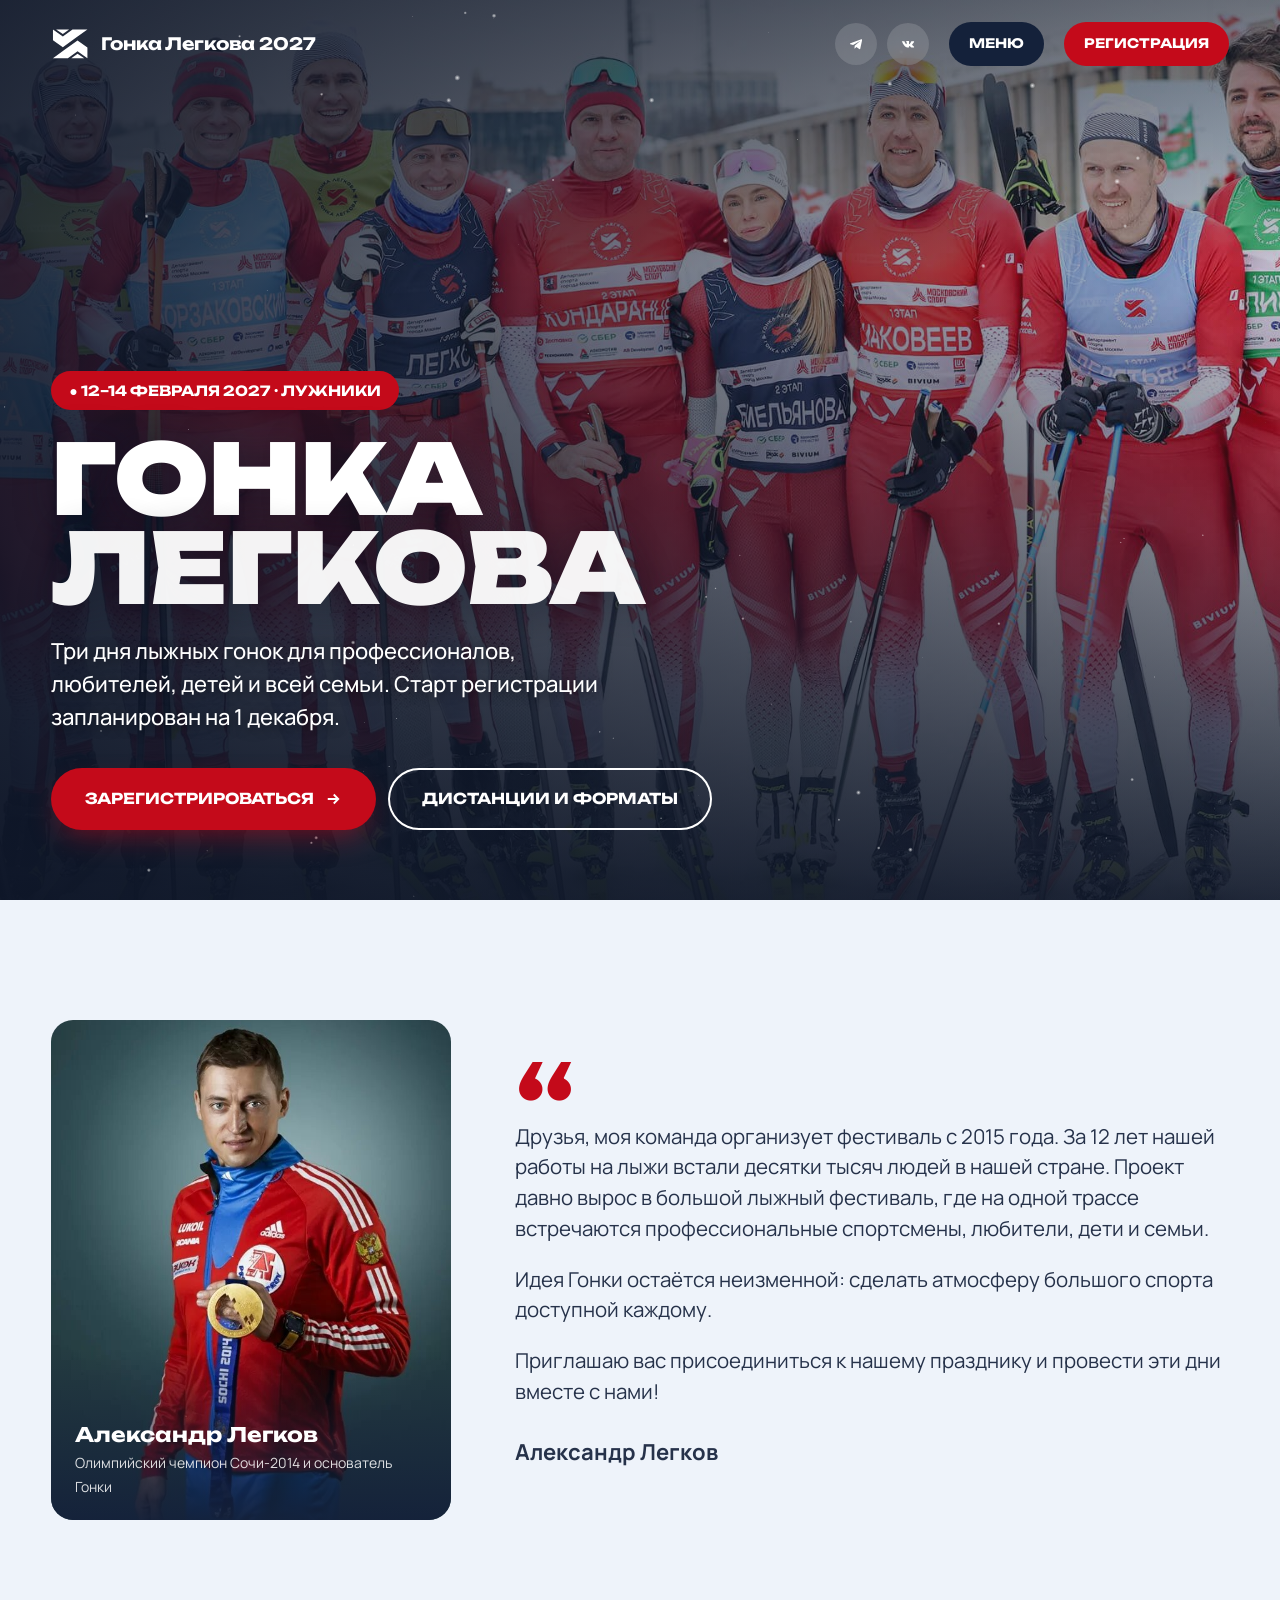
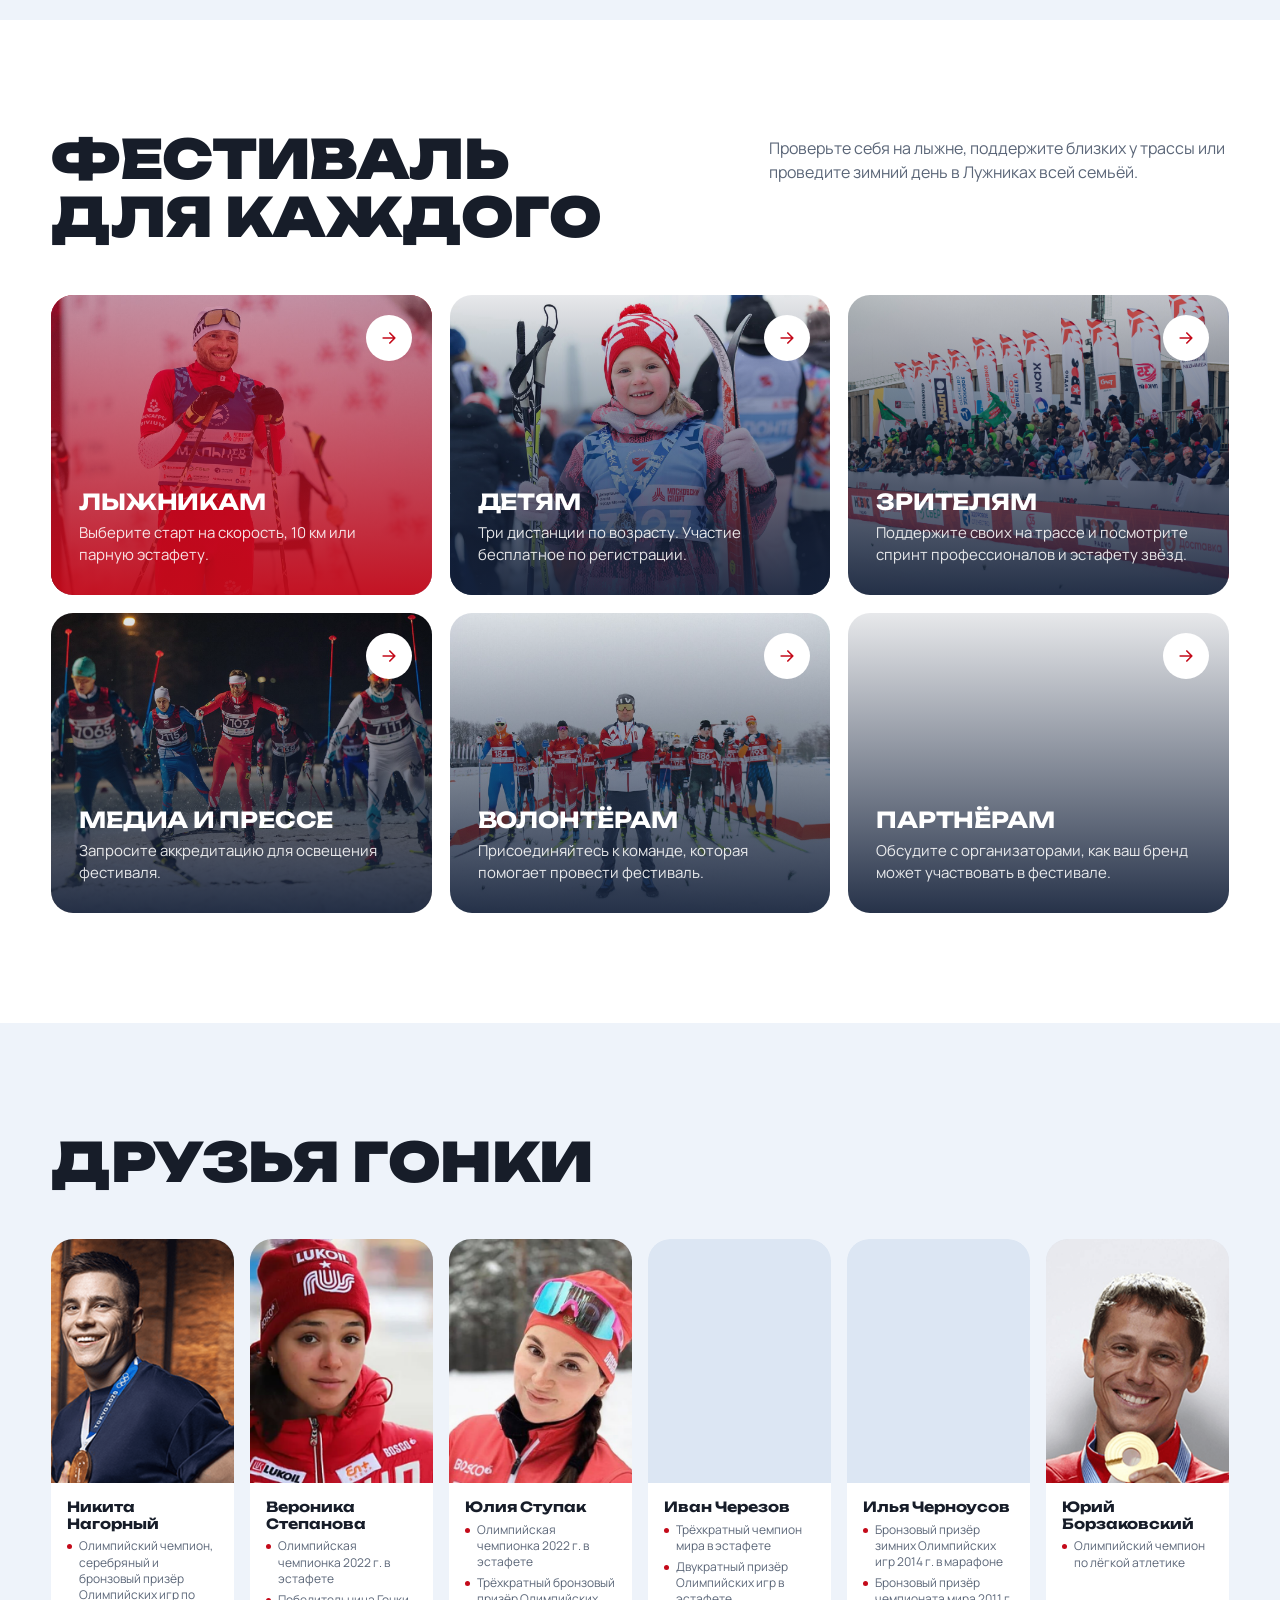
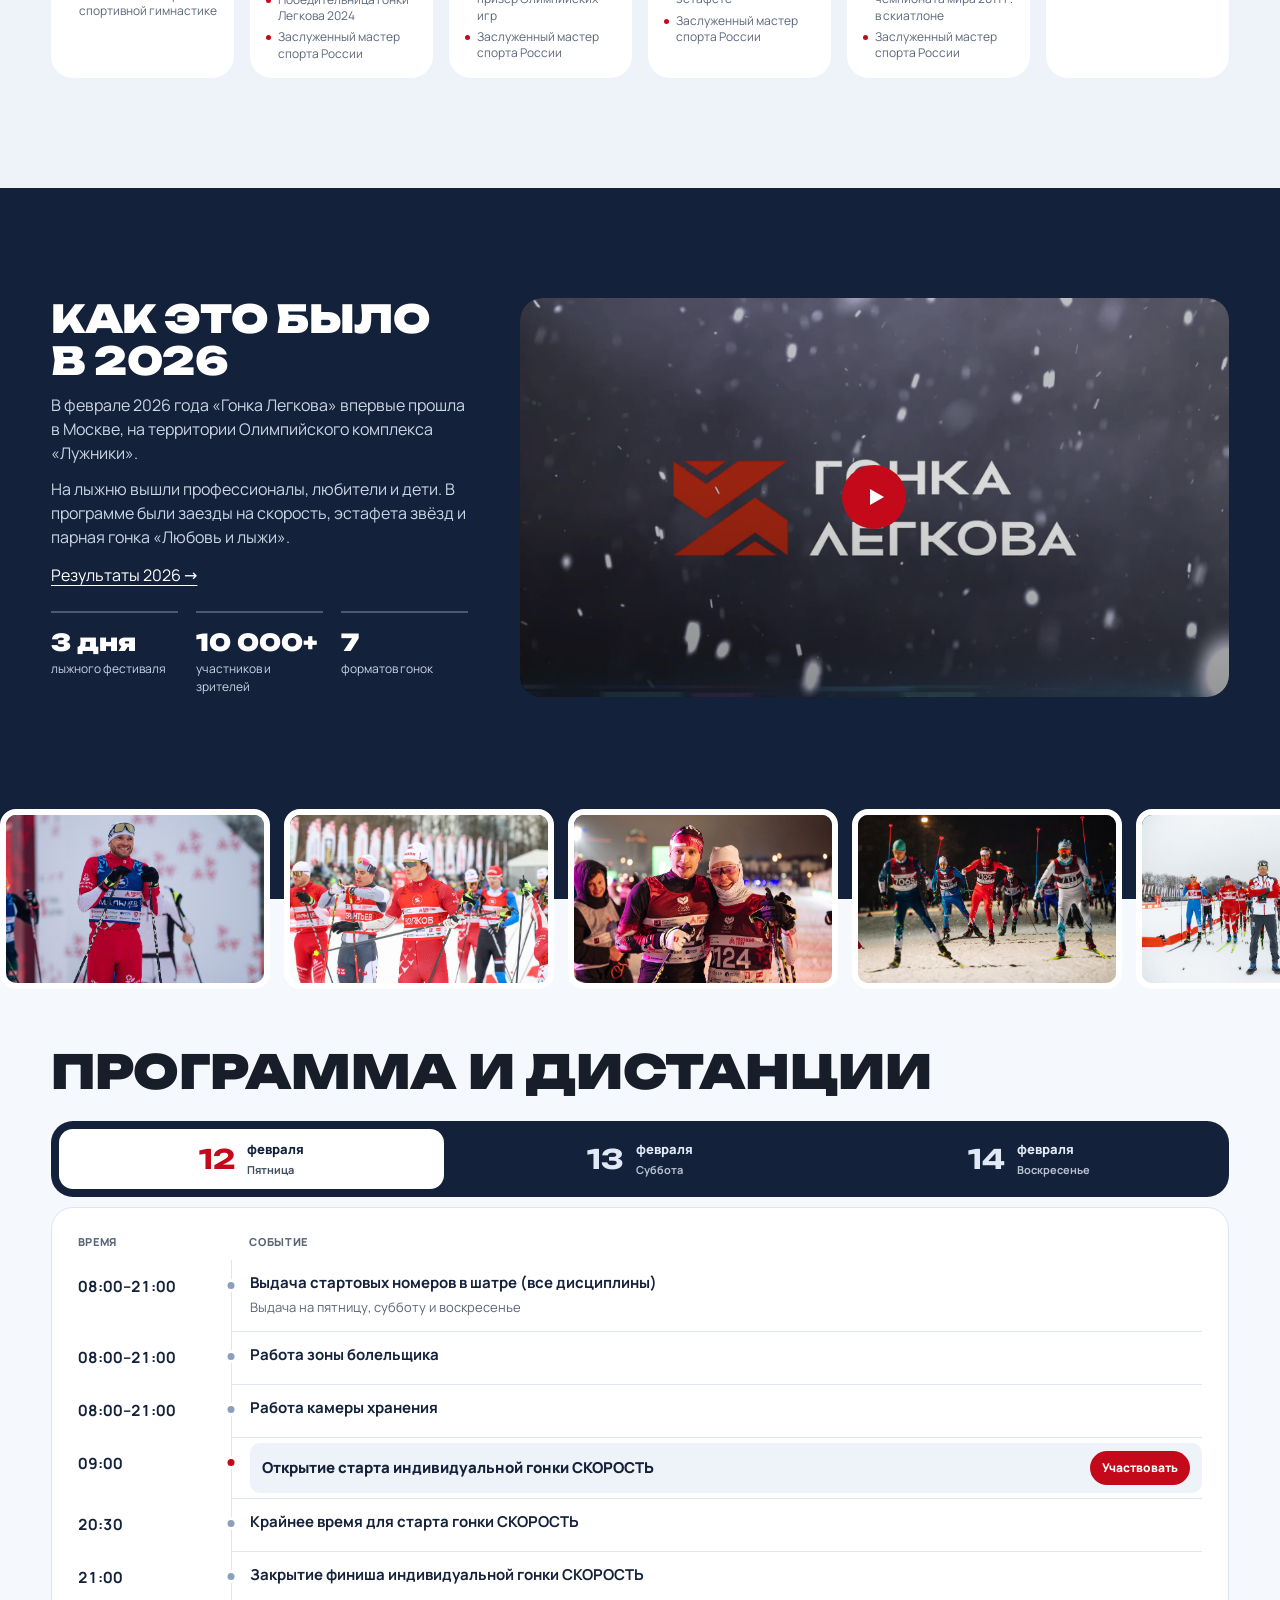
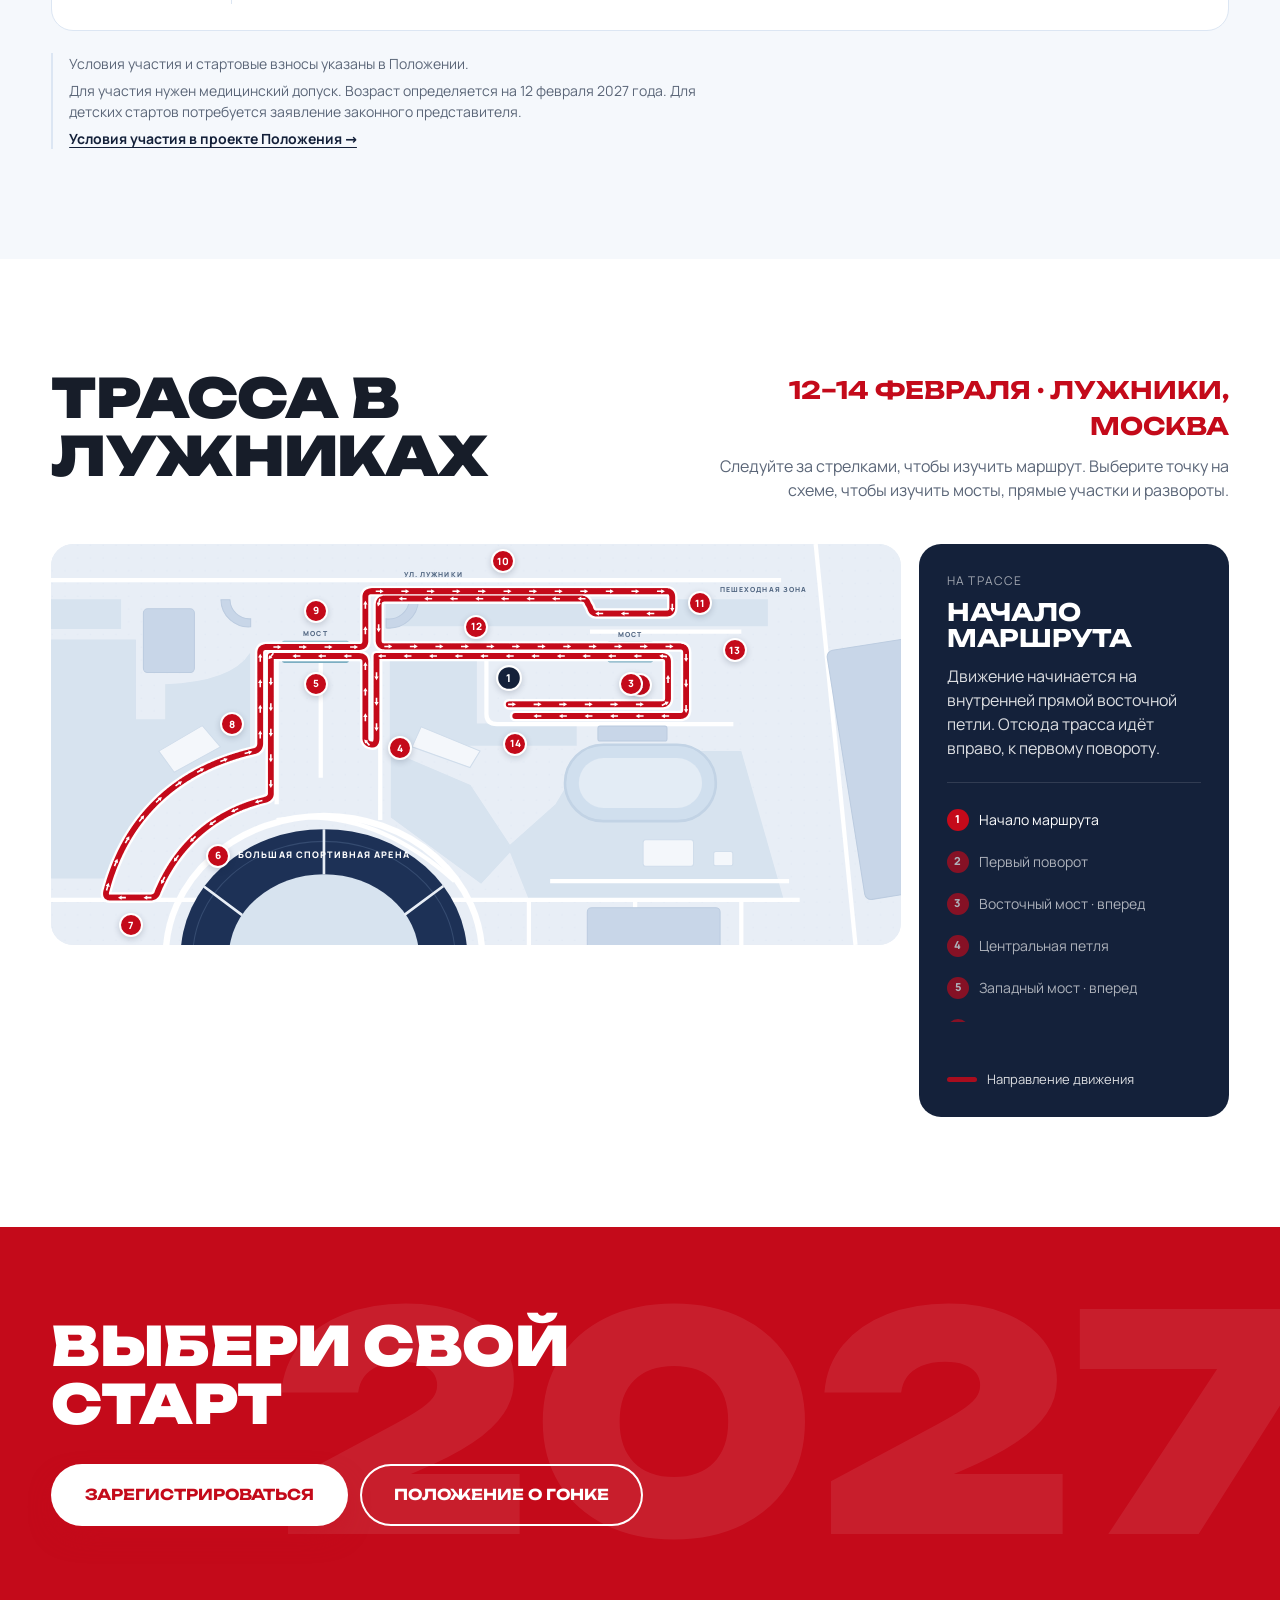
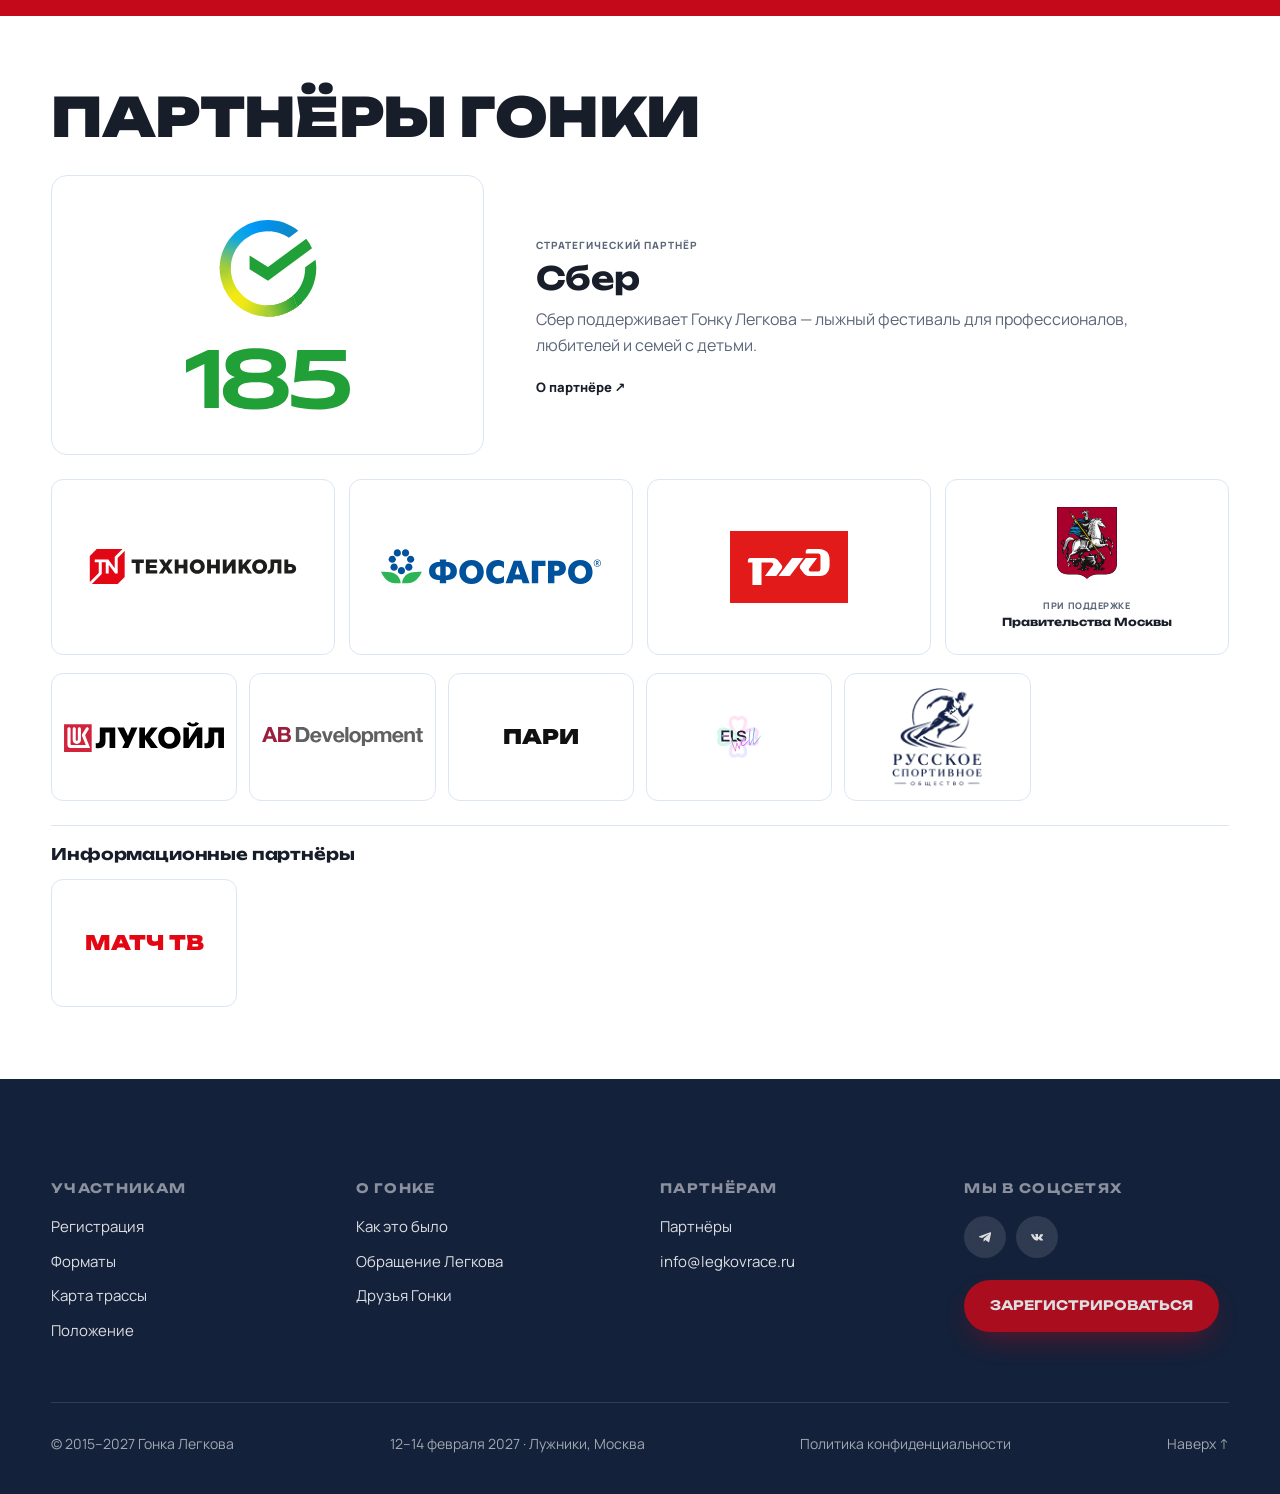
==== commit 6ef696a9: "Set official Legkov Race Telegram and VK links" ====
--- a/index.html
+++ b/index.html
@@ -497,8 +497,8 @@
  <div class="hd">
   <a href="#top" class="logo" aria-label="Гонка Легкова 2027 — наверх"><img src="img/mark.svg" alt="" class="mk"><span class="uf">Гонка Легкова 2027</span></a>
   <div class="soc">
-   <a href="https://t.me/" target="_blank" rel="noopener noreferrer" aria-label="Telegram"><img src="img/tg.svg" alt=""></a>
-   <a href="https://vk.com/" target="_blank" rel="noopener noreferrer" aria-label="ВКонтакте"><img src="img/vk.svg" alt=""></a>
+   <a href="https://t.me/legkovrace" target="_blank" rel="noopener noreferrer" aria-label="Telegram"><img src="img/tg.svg" alt=""></a>
+   <a href="https://vk.com/legkovrace" target="_blank" rel="noopener noreferrer" aria-label="ВКонтакте"><img src="img/vk.svg" alt=""></a>
   </div>
   <button class="nav-toggle" type="button" aria-expanded="false" aria-controls="site-nav">Меню</button>
   <nav class="nav" id="site-nav" aria-label="Разделы"><a href="#letter">О Гонке</a><a href="#aud">Фестиваль</a><a href="#friends">Друзья Гонки</a><a href="#past">2026</a><a href="#program">Программа</a><a href="#map-sec">Трасса</a><a href="#partners">Партнёры</a></nav>
@@ -835,7 +835,7 @@
    <div class="fcol"><b>Участникам</b><a href="https://reg.legkovrace.ru/" target="_blank" rel="noopener">Регистрация</a><a href="#program">Форматы</a><a href="#map-sec">Карта трассы</a><a href="polozhenie.html">Положение</a></div>
    <div class="fcol"><b>О Гонке</b><a href="#past">Как это было</a><a href="#history">Обращение Легкова</a><a href="#friends">Друзья Гонки</a></div>
    <div class="fcol"><b>Партнёрам</b><a href="#partners">Партнёры</a><a href="mailto:info@legkovrace.ru">info@legkovrace.ru</a></div>
-   <div class="fcol"><b>Мы в соцсетях</b><div class="soc"><a href="https://t.me/" target="_blank" rel="noopener noreferrer" aria-label="Telegram"><img src="img/tg.svg" alt=""></a><a href="https://vk.com/" target="_blank" rel="noopener noreferrer" aria-label="ВКонтакте"><img src="img/vk.svg" alt=""></a></div><a class="btn" href="https://reg.legkovrace.ru/" target="_blank" rel="noopener">Зарегистрироваться</a></div>
+   <div class="fcol"><b>Мы в соцсетях</b><div class="soc"><a href="https://t.me/legkovrace" target="_blank" rel="noopener noreferrer" aria-label="Telegram"><img src="img/tg.svg" alt=""></a><a href="https://vk.com/legkovrace" target="_blank" rel="noopener noreferrer" aria-label="ВКонтакте"><img src="img/vk.svg" alt=""></a></div><a class="btn" href="https://reg.legkovrace.ru/" target="_blank" rel="noopener">Зарегистрироваться</a></div>
   </div>
   <div class="fbot"><span>© 2015–2027 Гонка Легкова</span><span>12–14 февраля 2027 · Лужники, Москва</span><a href="politika.html">Политика конфиденциальности</a><a href="#top" class="up">Наверх ↑</a></div>
  </div>
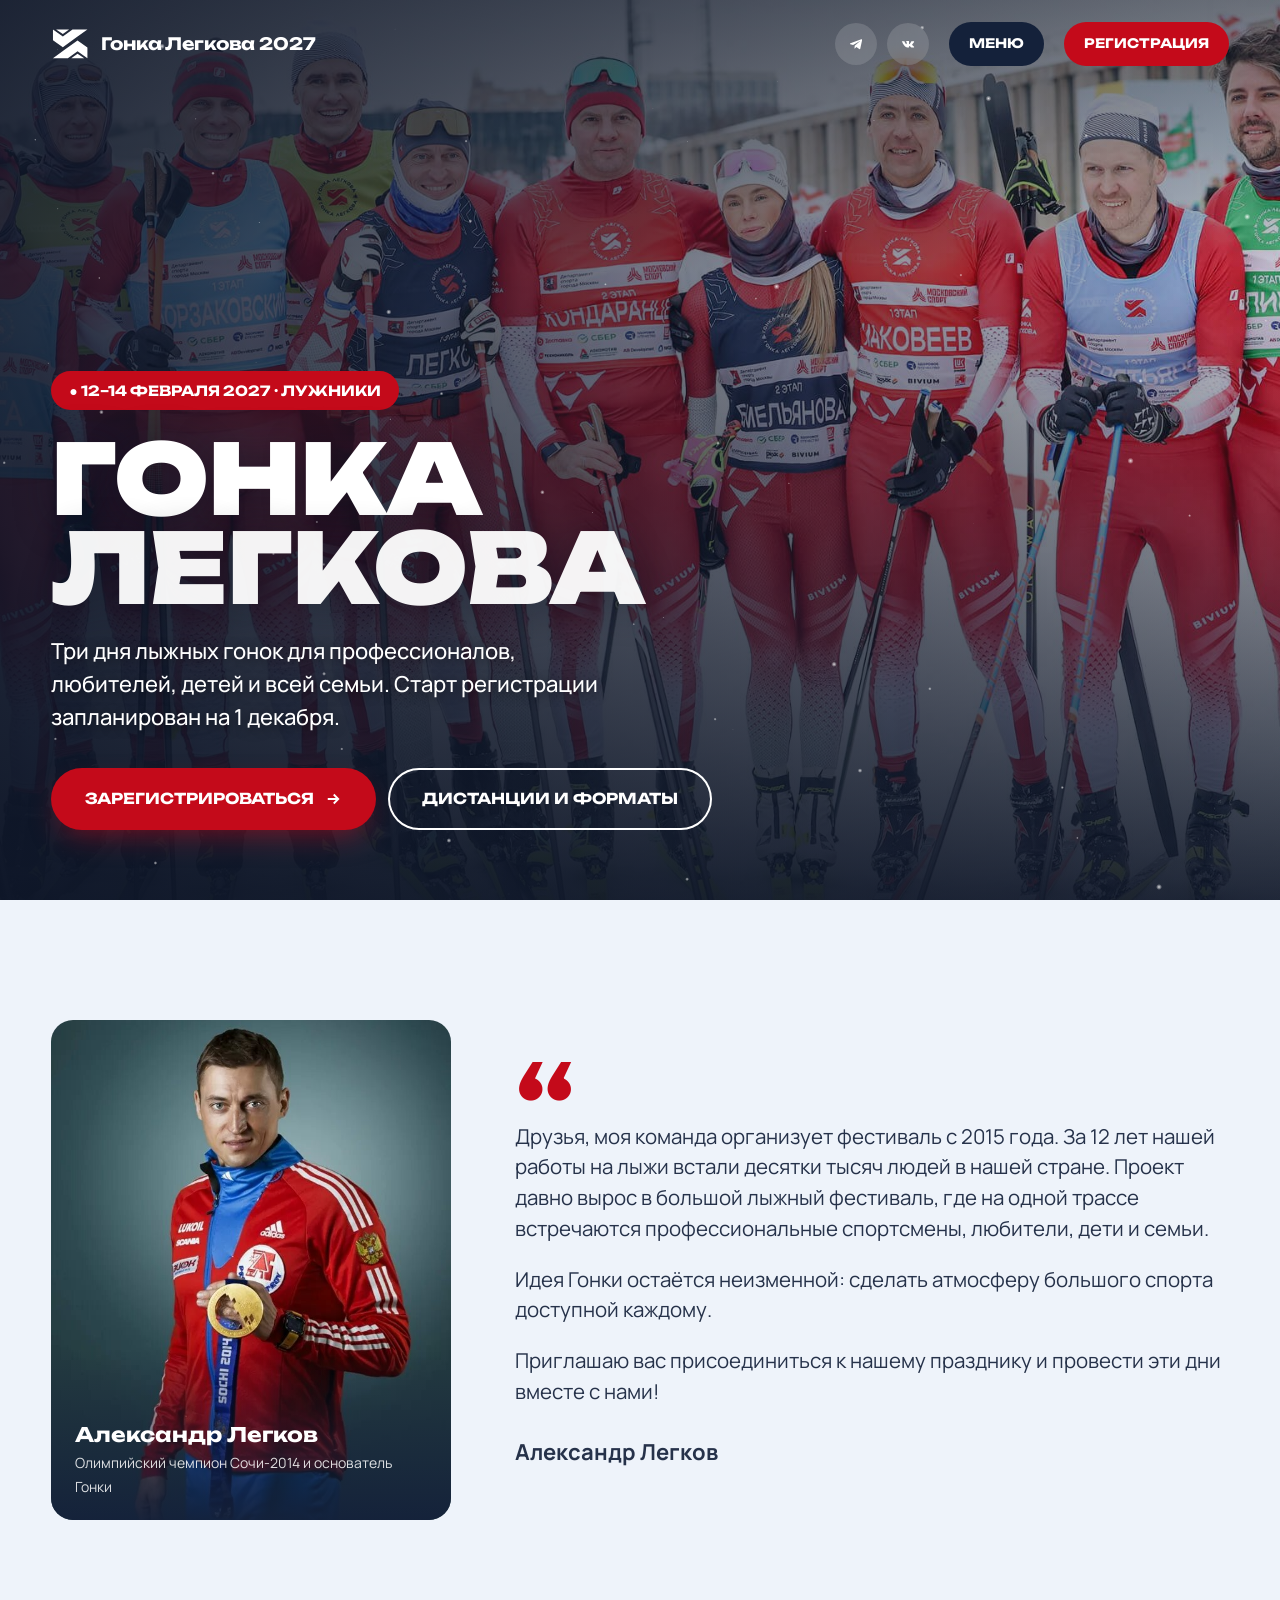
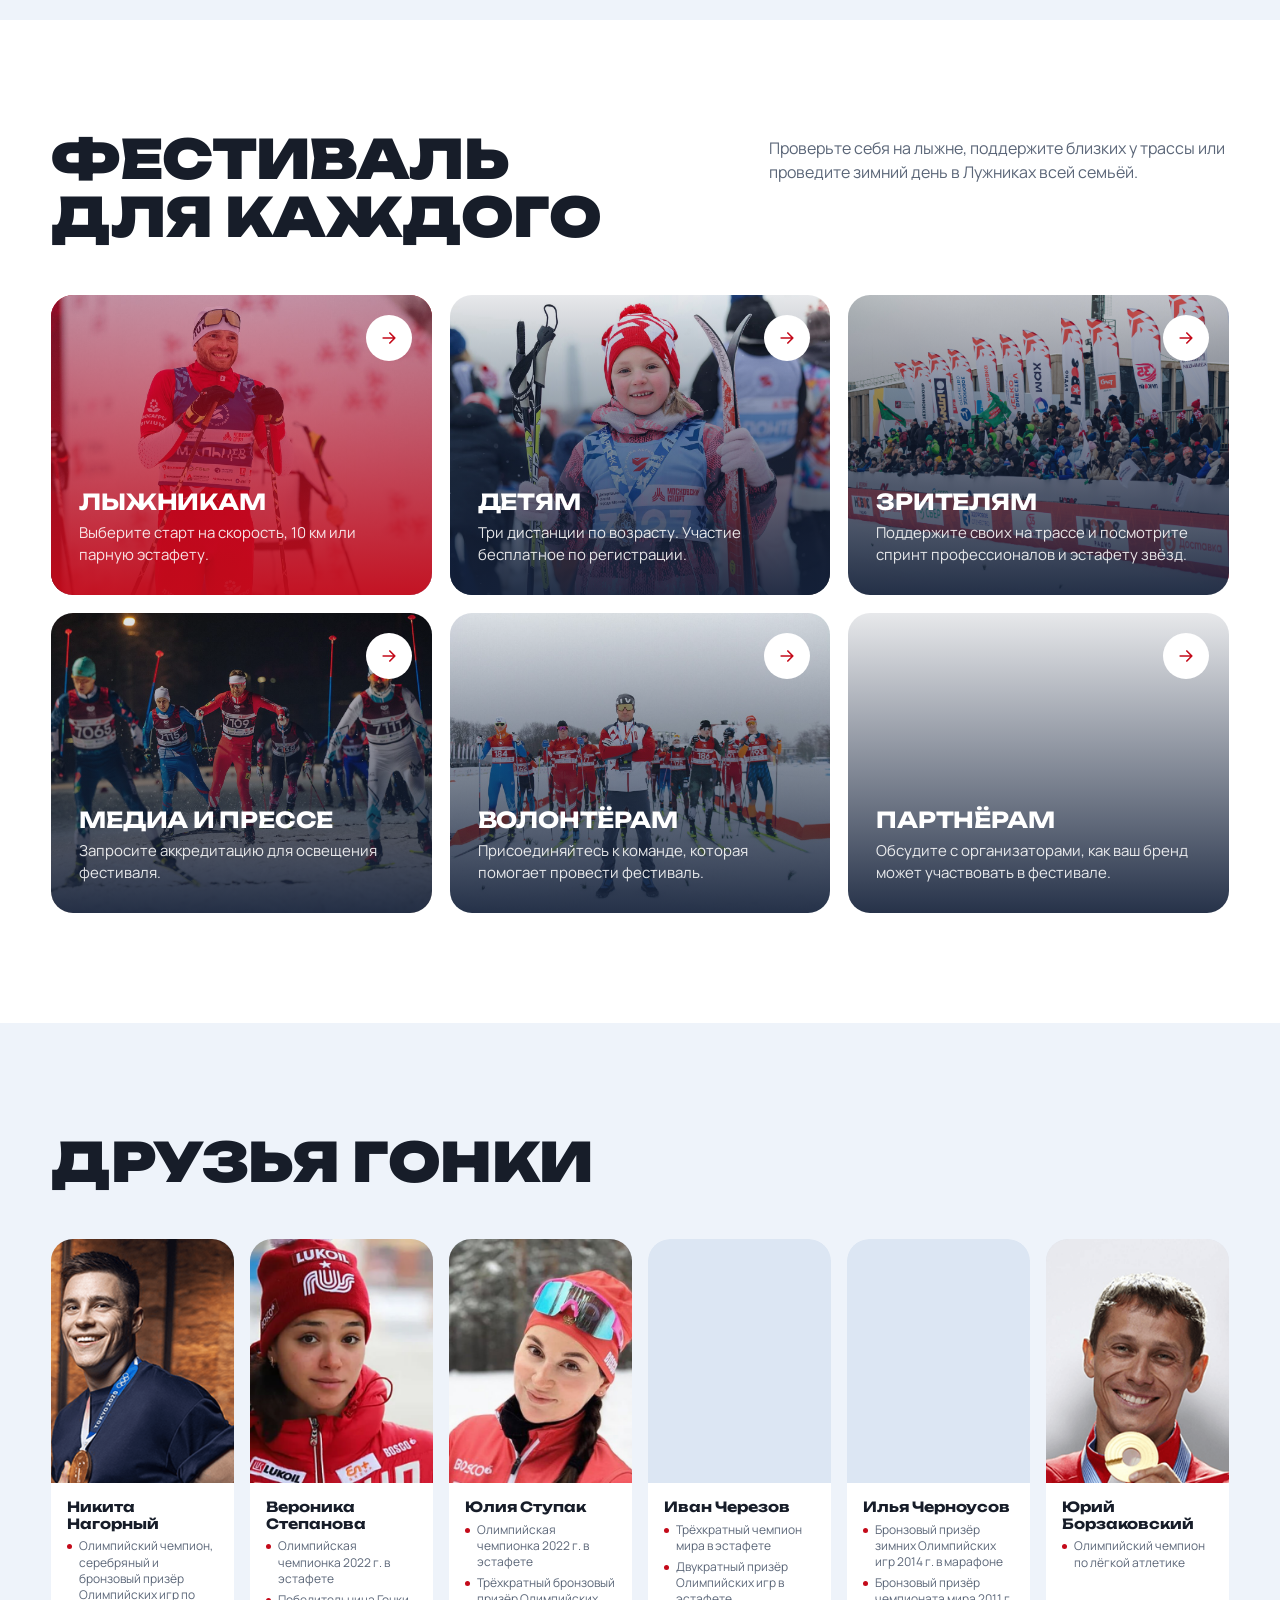
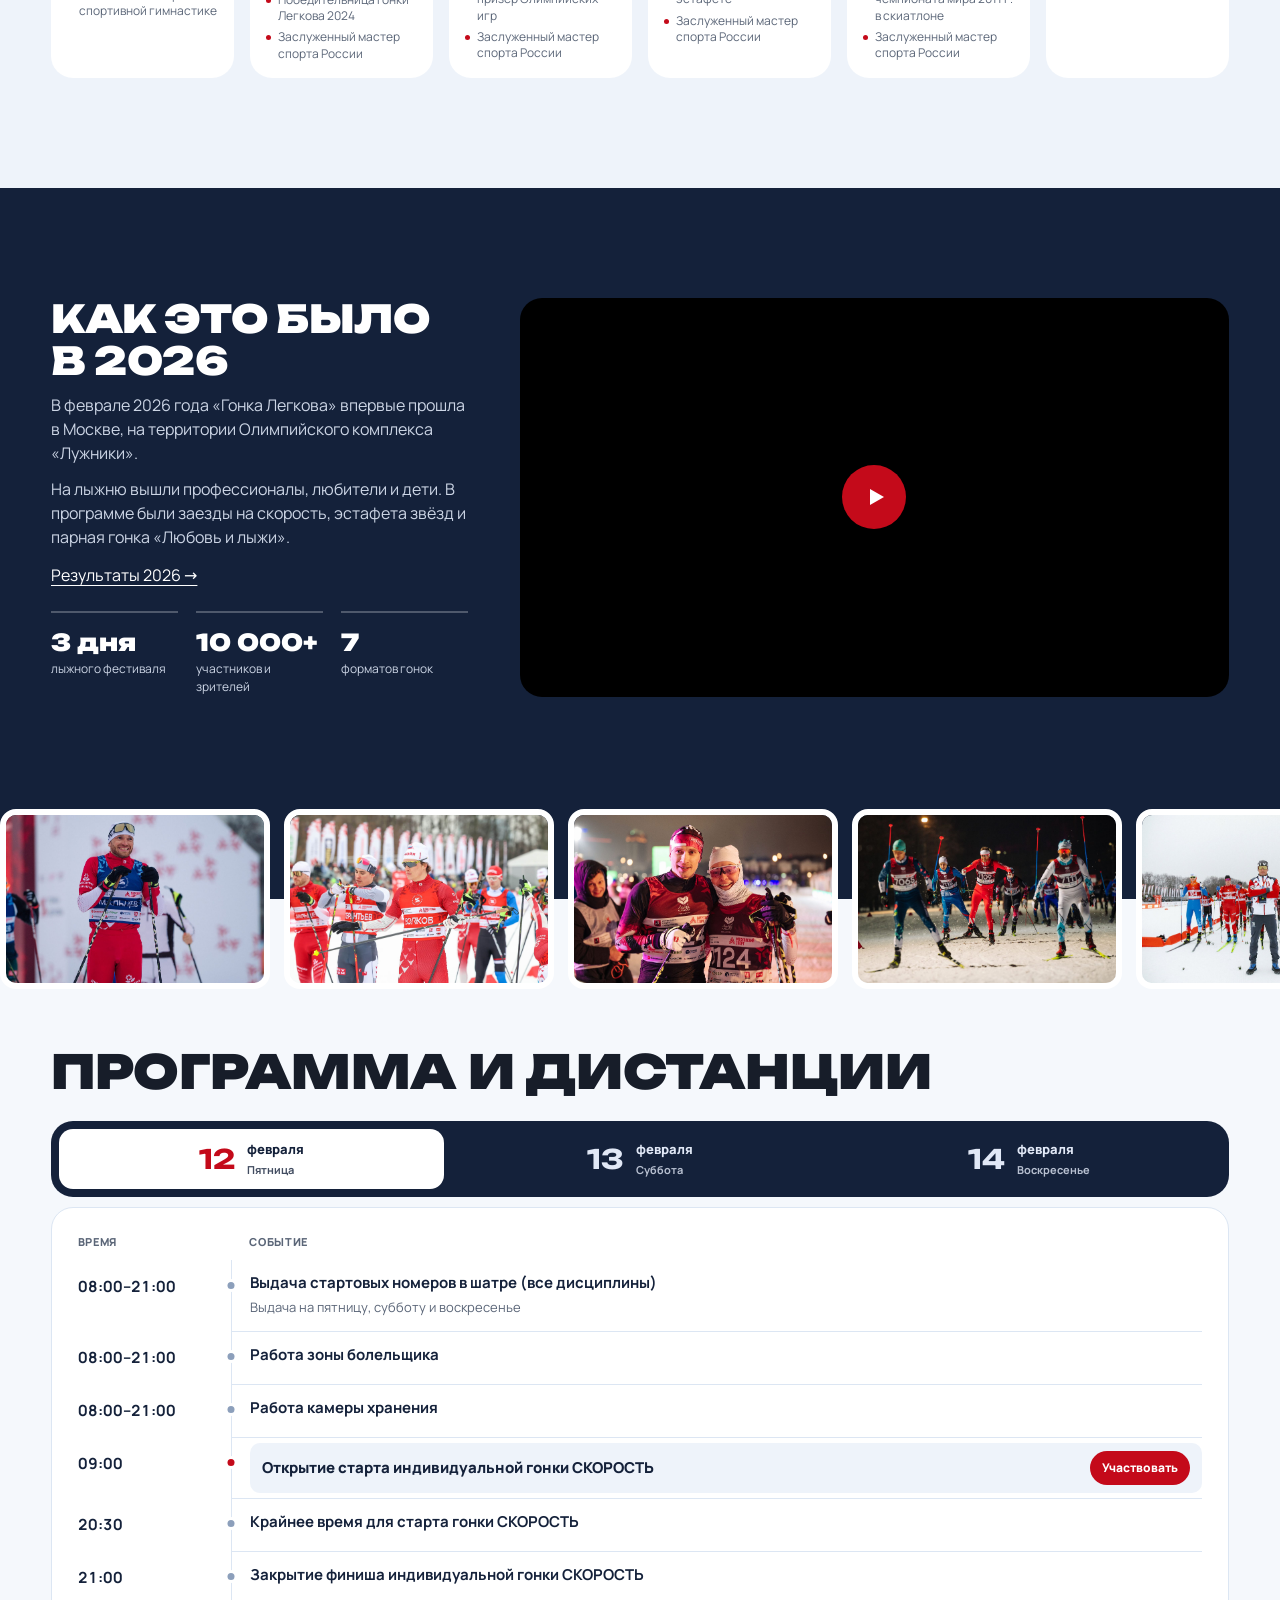
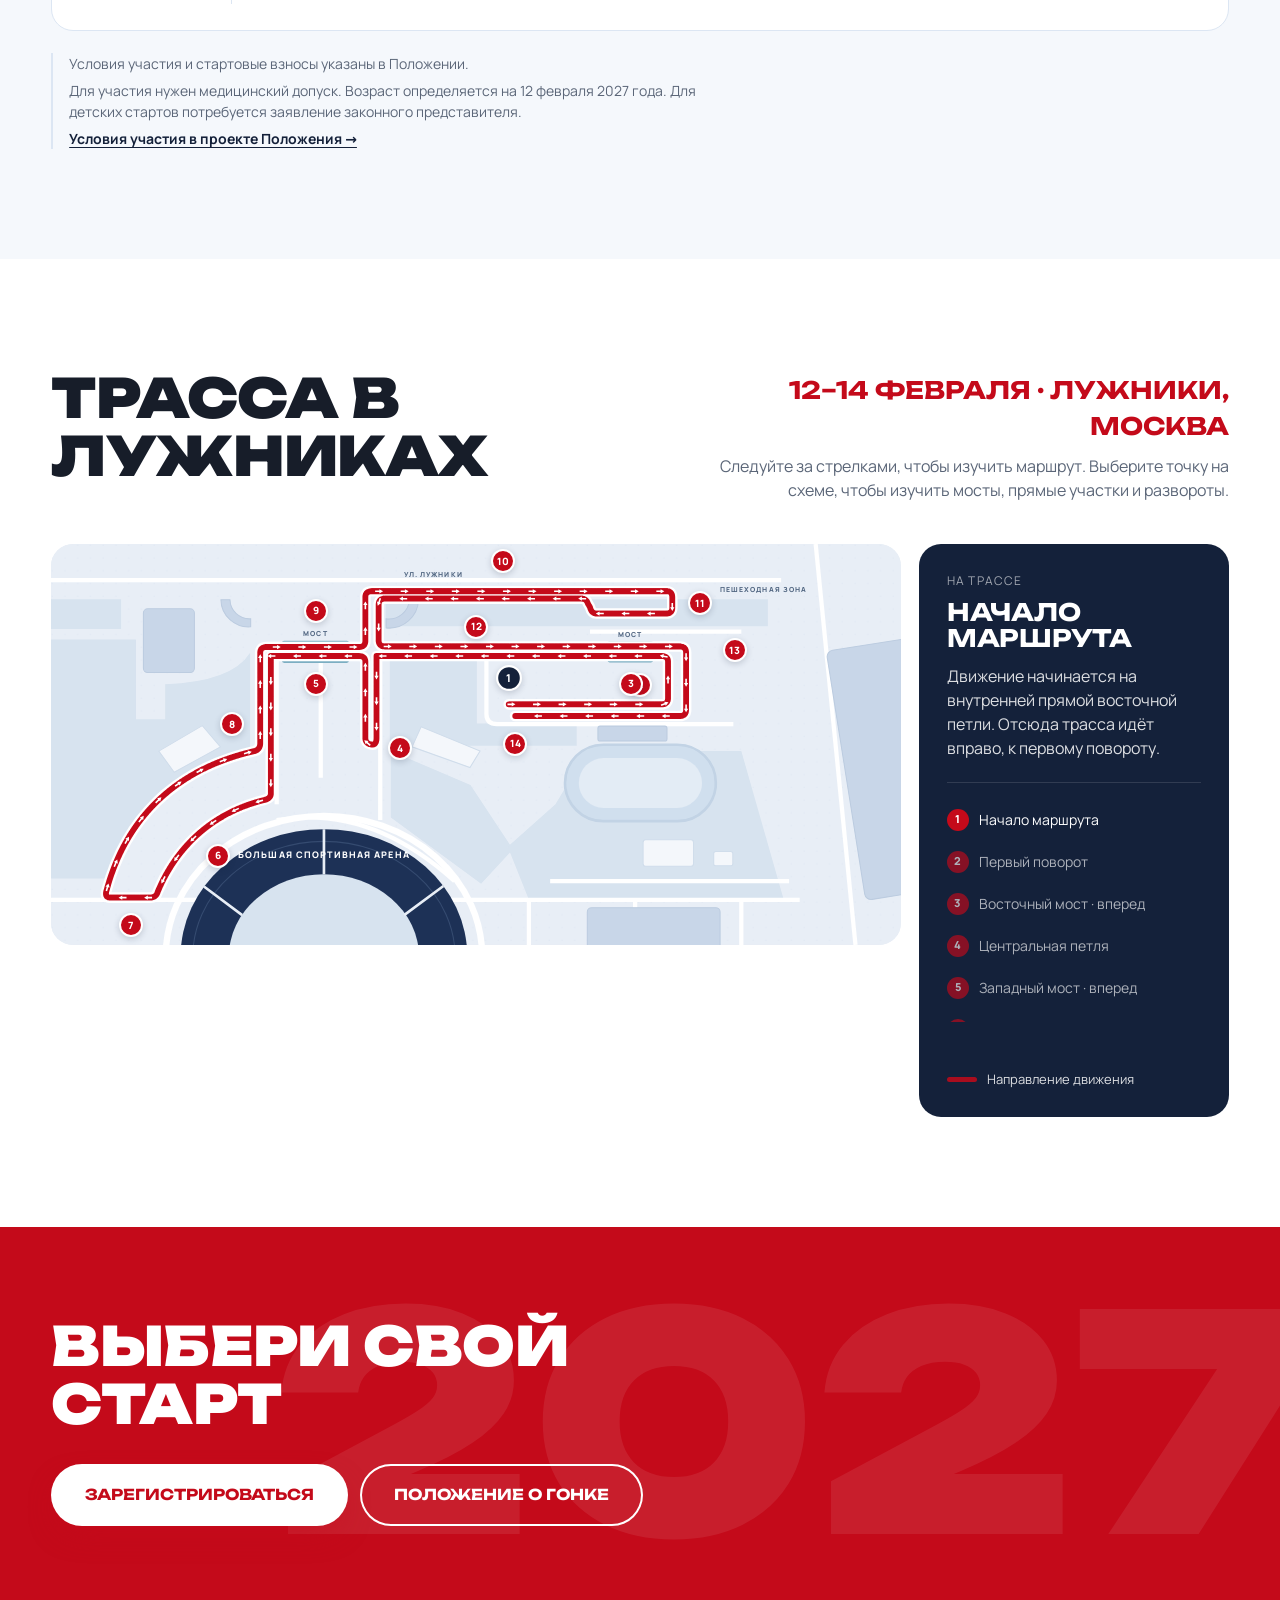
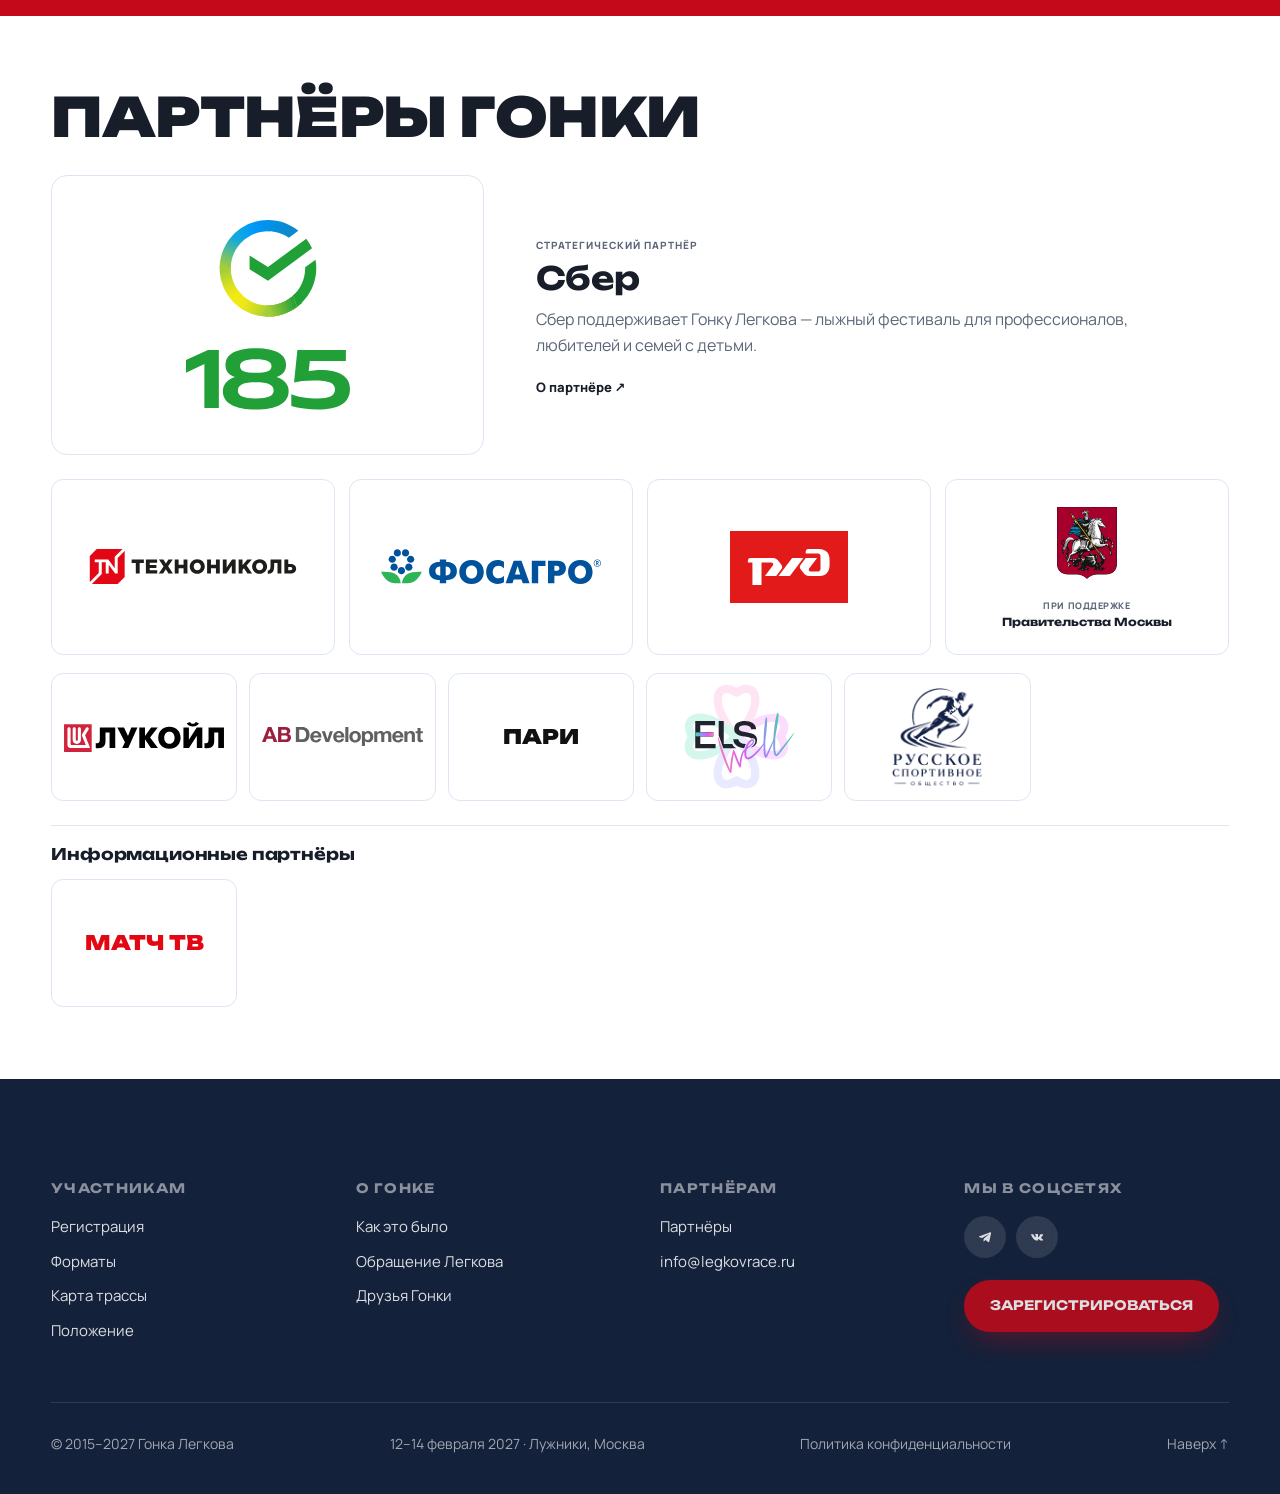
==== commit 5211f1f9: "Enlarge ELS partner logo Co-Authored-By: Claude Sonnet 5.5 <noreply@anthropic.com>" ====
--- a/index.html
+++ b/index.html
@@ -435,6 +435,9 @@
 .partner-support .pc .lg img{max-height:48px;max-width:100%}
 .partner-support .pc .tl{font-size:20px}
 .partner-support .pc .pr{font-size:8px}
+.partner-support .pc.pc-els{padding:4px}
+.partner-support .pc.pc-els .lg{height:100%}
+.partner-support .pc.pc-els .lg img{max-height:100%;max-width:100%;height:100%;width:100%;object-fit:contain}
 .partner-media{margin-top:24px;padding-top:20px}
 @media(max-width:900px){
  .partner-feature{grid-template-columns:minmax(0,1fr) minmax(0,1.3fr);gap:24px}
@@ -817,7 +820,7 @@
    <a class="pc" href="https://lukoil.ru" target="_blank" rel="noopener noreferrer"><div class="lg"><img src="img/partners/lukoil.svg" alt="ЛУКОЙЛ" loading="lazy"></div></a>
    <a class="pc" href="https://abdevelopment.ru" target="_blank" rel="noopener noreferrer"><div class="lg"><img src="img/partners/abd.svg" alt="AB Development" loading="lazy"></div></a>
    <div class="pc"><div class="lg"><span class="tl" style="color:#111">ПАРИ</span></div></div>
-   <div class="pc"><div class="lg"><img src="img/partners/elswell.svg" alt="ELSWELL" loading="lazy"></div></div>
+   <div class="pc pc-els"><div class="lg"><img src="img/partners/elswell.svg" alt="ELSWELL" loading="lazy"></div></div>
    <a class="pc pc-rso" href="https://rusport.org" target="_blank" rel="noopener noreferrer"><div class="lg"><img class="rso" src="img/rso-logo.png" alt="Русское спортивное общество" loading="lazy"></div></a>
   </div>
   <div class="partner-media">
